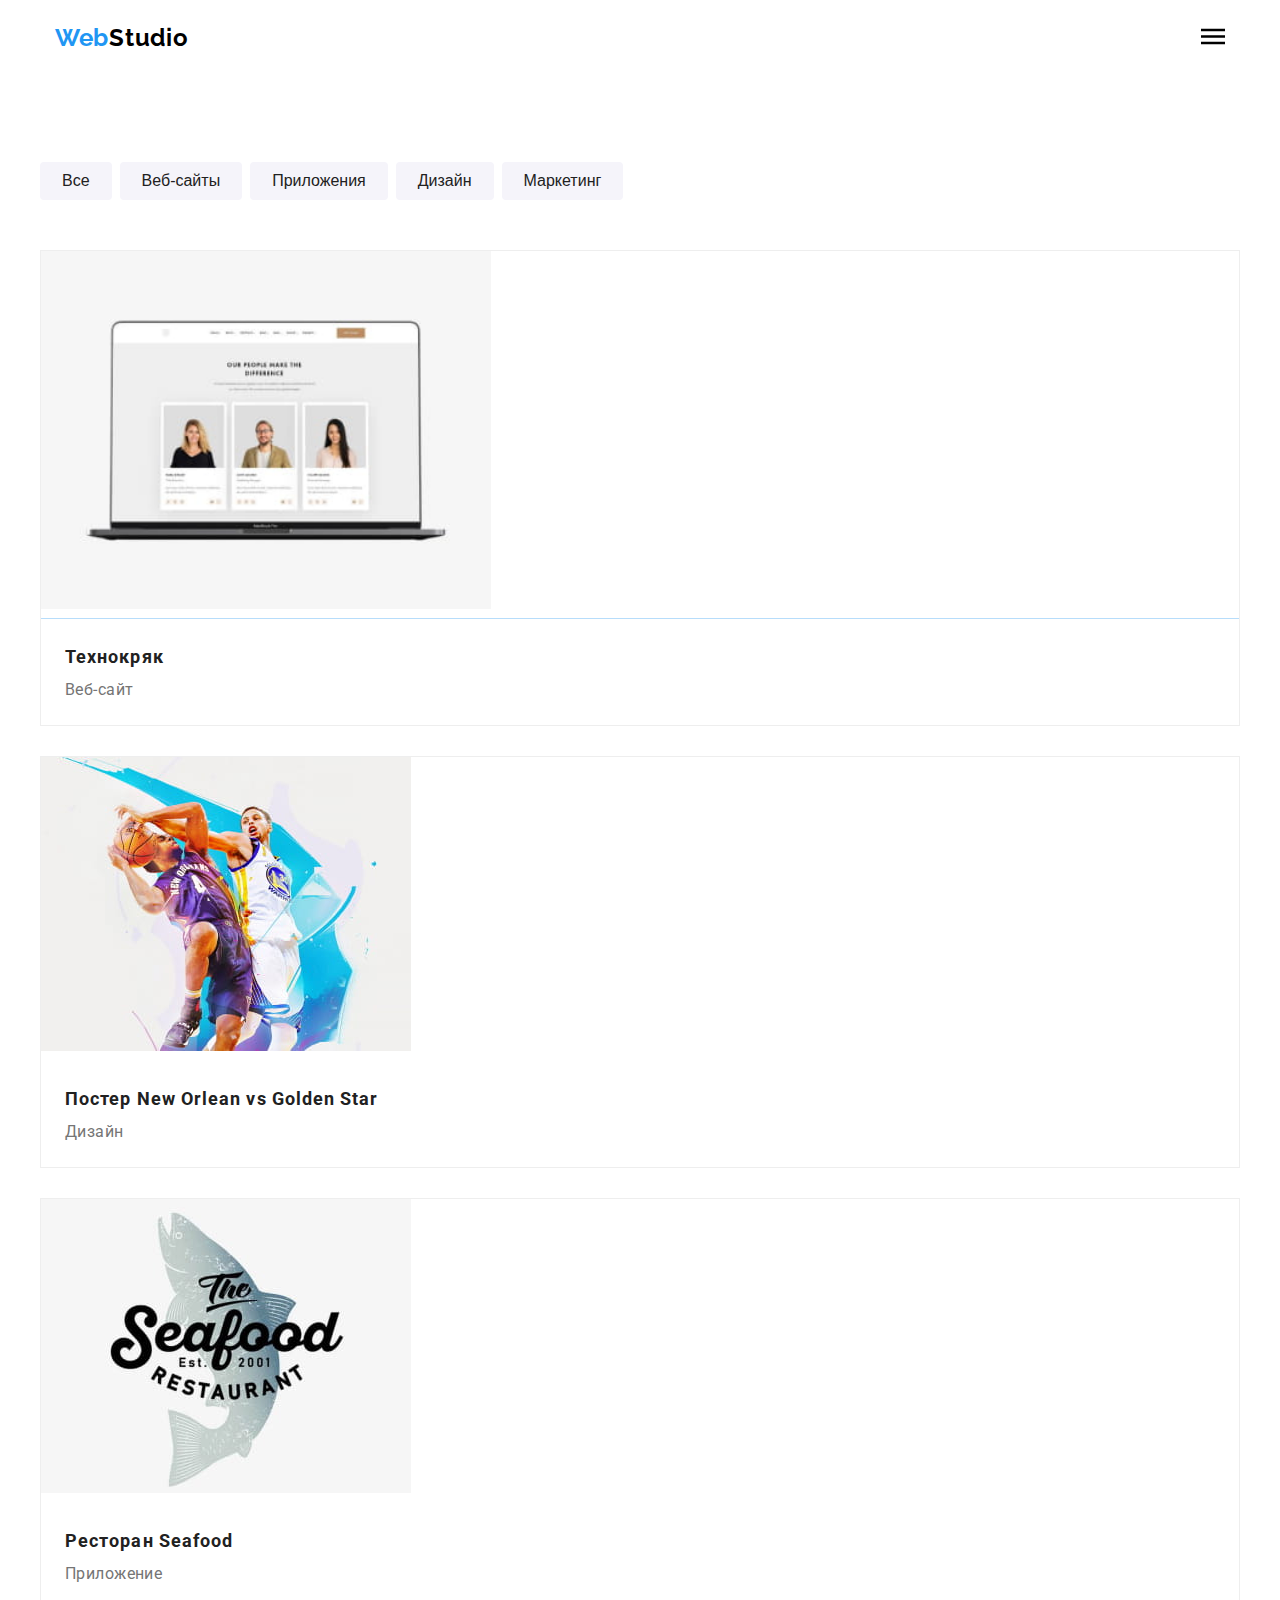
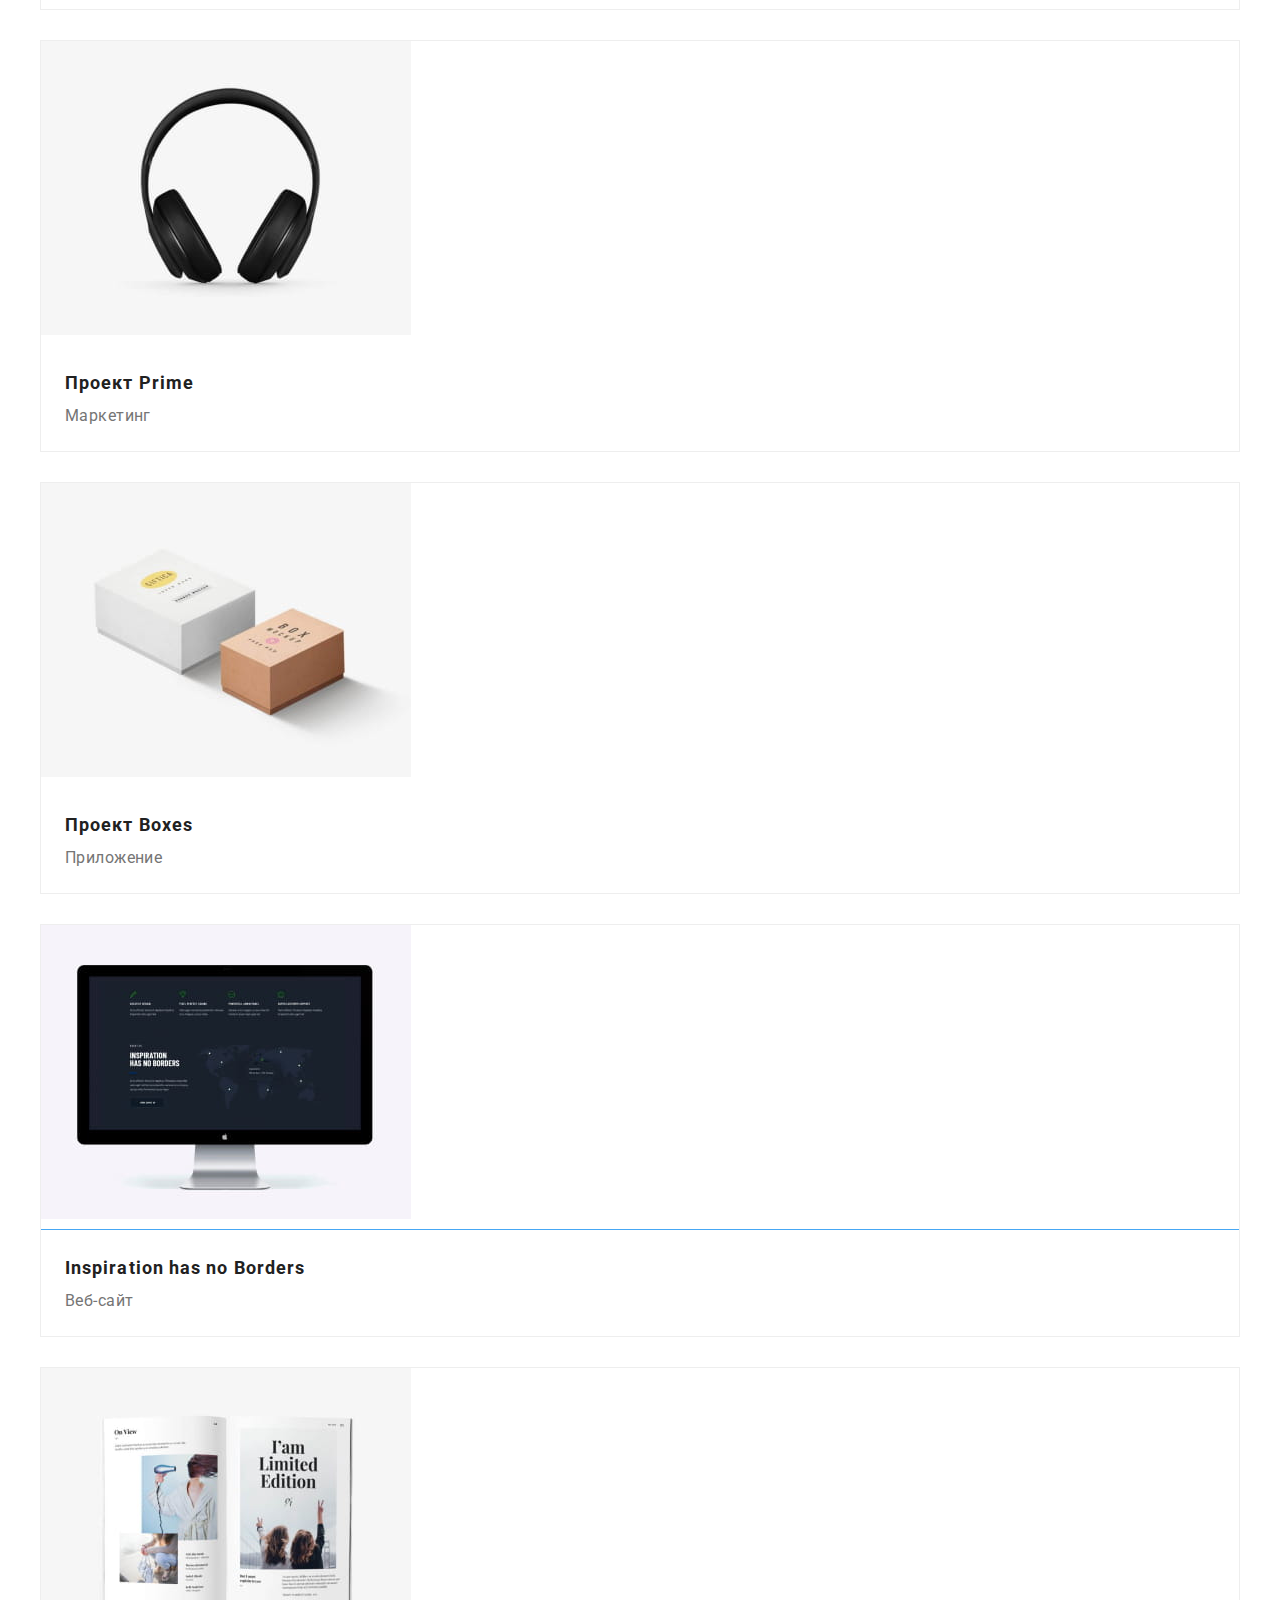
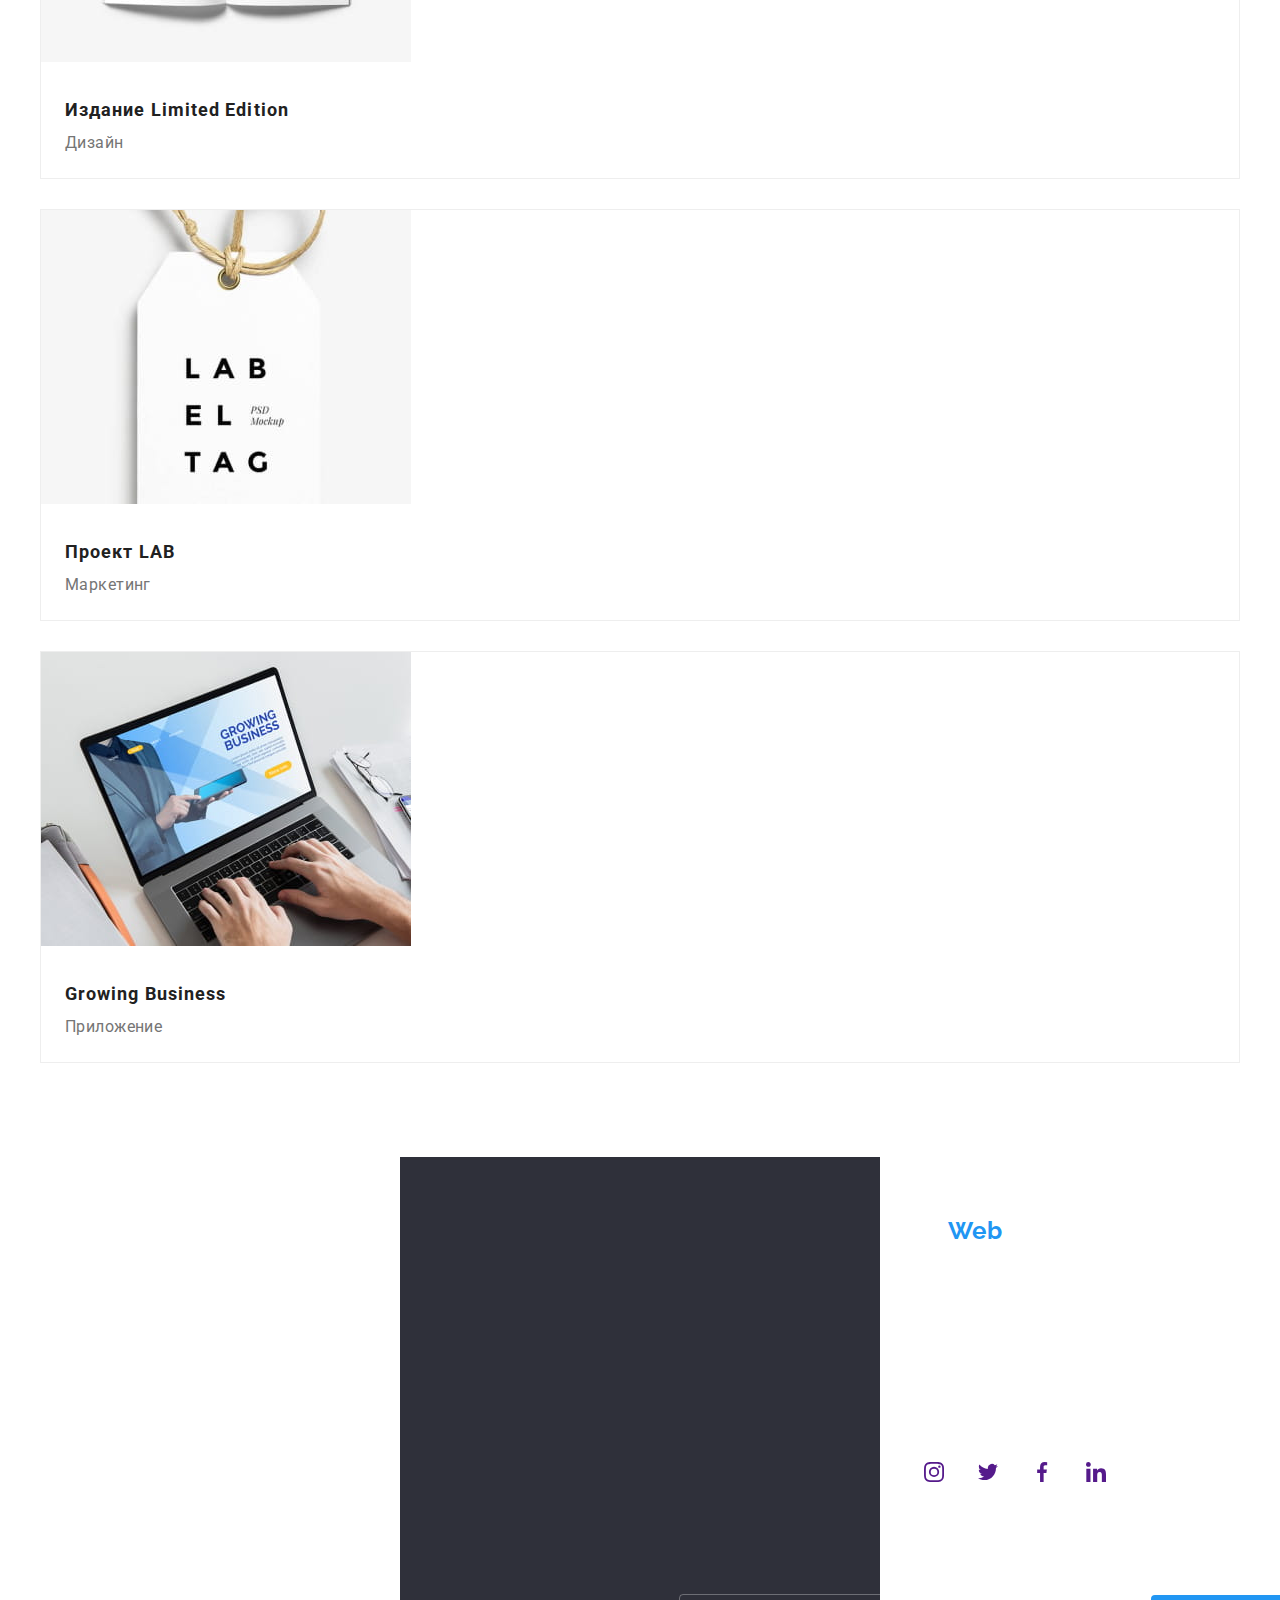
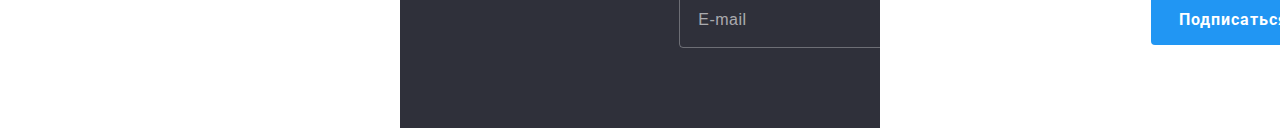
==== portfolio.html @ 7e992848 "gallery" ====
<!DOCTYPE html>
<html lang="ru">
<head>
	<meta charset="UTF-8">
	<meta http-equiv="X-UA-Compatible" content="IE=edge">
	<meta name="viewport" content="width=device-width, initial-scale=1.0">
	<title>Студия</title>
	<link rel="stylesheet" href="https://cdnjs.cloudflare.com/ajax/libs/modern-normalize/1.0.0/modern-normalize.min.css"
		integrity="sha512-ISS7cAi1PEhQ8jnbJpJZMd29NlhNj4AWYyLOSp2CE/CsHxTCu+r+t0D2yoJudVrd0/8fTVPUVDzY5Tvli75u/g=="
		crossorigin="anonymous" />
	<link rel="preconnect" href="https://fonts.gstatic.com">
	<link
		href="https://fonts.googleapis.com/css2?family=Raleway:wght@700&family=Roboto:wght@400;500;700;900&display=swap"
		rel="stylesheet">
	<link rel="stylesheet" href="./css/main.min.css">
</head>

<body>
	<!-- Шапка -->
	<header class="header header--border">
		<div class="header__container container">
			<div class="header__top">
				<a class="header__logo logo link" href="./index.html"><span class="logo--first-color">Web</span><span
						class="header__logo--second-color">Studio</span></a>
				<button class="header__button" aria-expanded="false" aria-controls="pagination" data-menu-button
					type="button">
					<svg class="header__icon-menu" width="24px" height="16px">
						<use class="header__burger-icon" href="./images/icons.svg#icon-burger"></use>
						<use class="header__close-icon" href="./images/icons.svg#icon-close"></use>
					</svg>
				</button>
			</div>
			<nav class="header__pagination pagination" id="pagination" data-menu>
				<ul class="pagination__list list">
					<li class="pagination__item">
						<a class="pagination__link link" href="./index.html">Студия</a>
					</li>
					<li class="pagination__item">
						<a class="pagination__link link pagination__link--current" href="./portfolio.html">Портфолио</a>
					</li>
					<li class="pagination__item">
						<a class="pagination__link link" href="">Контакты</a>
					</li>
				</ul>
				<div class="header__contacts">
					<a class="header__link header__link--mail link" href="mailto:info@devstudio.com">
						<svg class="header__icon header__mail-icon" width="16px" height="12px">
							<use href="./images/icons.svg#icon-envelope">
							</use>
						</svg>info@devstudio.com</a>
					<a class="header__link header__link--phone link" href="tel:+380961111111">
						<svg class="header__icon header__phone-icon" width="10px" height="16px">
							<use href="./images/icons.svg#icon-smartphone">
							</use>
						</svg>+38 096 111 11 11</a>
				</div>
				<div class="header__socals-box">
					<a class="header__socals-link link" href="" target="_blank" rel="noopener noreferrer">Twitter</a>
					<a class="header__socals-link link" href="" target="_blank" rel="noopener noreferrer">Instagram</a>
					<a class="header__socals-link link" href="" target="_blank" rel="noopener noreferrer">Facebook</a>
					<a class="header__socals-link link" href="" target="_blank" rel="noopener noreferrer">LinkedIn</a>
				</div>
			</nav>
		</div>
	</header>
    <!-- Уникальный контент -->
    <main>
    <section class="gallery">
        <div class="container">
       <h1 class="visually-hidden">Портфолио</h1>
       <!-- Кнопки фильтра -->
       <ul class="buttons__list list">
           <li class="buttons__item"><button class="gallery__button" type="button">Все</button></li>
           <li class="buttons__item"><button class="gallery__button" type="button">Веб-сайты</button></li>
           <li class="buttons__item"><button class="gallery__button" type="button">Приложения</button></li>
           <li class="buttons__item"><button class="gallery__button" type="button">Дизайн</button></li>
           <li class="buttons__item"><button class="gallery__button" type="button">Маркетинг</button></li>
       </ul>
       <!-- Галерея работ -->
       <ul class="gallery__list list">
           <li class="gallery__item">
               <div class="gallery__box">
                   <img src="./images/portfolio/img1.jpg" alt="изображение странички сайта на мониторе ноутбука" width="450px">
                   <div class="gallery__overlay">
                       <p class="gallery__description">Технокряк это современная площадка распространения коронавируса. Компании используют эту платформу для цифрового
                    шпионажа и атак на защищённые серверa конкурентов.</p>
                   </div>
               </div>
               <div class="gallery__name">
               <h2 class="gallery__title title">Технокряк</h2>
               <p class="text">Веб-сайт</p>
            </div>
           </li>
           <li class="gallery__item">
                <div class="gallery__box">
               <img src="./images/portfolio/img2.jpg" alt="постер с двумя баскетболистами в прыжке" width="370" height="294">
               <div class="gallery__overlay">
                       <p class="gallery__description">Технокряк это современная площадка распространения коронавируса. Компании используют эту платформу для цифрового
                    шпионажа и атак на защищённые серверa конкурентов.</p>
                    </div>
                    </div>
               <div class="gallery__name">
               <h2 class="gallery__title title">Постер New Orlean vs Golden Star</h2>
               <p class="text">Дизайн</p>
               </div>
           </li>
           <li class="gallery__item">
                <div class="gallery__box">
               <img src="./images/portfolio/img3.jpg" alt="логотип ресторана" width="370" height="294">
               <div class="gallery__overlay">
                       <p class="gallery__description">Технокряк это современная площадка распространения коронавируса. Компании используют эту платформу для цифрового
                    шпионажа и атак на защищённые серверa конкурентов.</p>
                    </div>
                    </div>
               <div class="gallery__name">
               <h2 class="gallery__title title">Ресторан Seafood</h2>
               <p class="text">Приложение</p>
               </div>
           </li>
           <li class="gallery__item">
                <div class="gallery__box">
               <img src="./images/portfolio/img4.jpg" alt="студийные наушники" width="370" height="294">
               <div class="gallery__overlay">
                       <p class="gallery__description">Технокряк это современная площадка распространения коронавируса. Компании используют эту платформу для цифрового
                    шпионажа и атак на защищённые серверa конкурентов.</p>
                    </div>
                    </div>
               <div class="gallery__name">
               <h2 class="gallery__title title">Проект Prime</h2>
               <p class="text">Маркетинг</p>
               </div>
           </li>
           <li class="gallery__item">
                <div class="gallery__box">
               <img src="./images/portfolio/img5.jpg" alt="две коробки - белая и светло-коричневая" width="370" height="294">
               <div class="gallery__overlay">
                       <p class="gallery__description">Технокряк это современная площадка распространения коронавируса. Компании используют эту платформу для цифрового
                    шпионажа и атак на защищённые серверa конкурентов.</p>
                    </div>
                    </div>
               <div class="gallery__name">
               <h2 class="gallery__title title">Проект Boxes</h2>
               <p class="text">Приложение</p>
               </div>
           </li>
           <li class="gallery__item">
                <div class="gallery__box">
               <img src="./images/portfolio/img6.jpg" alt="страничка сайта на экране монитора" width="370" height="294">
               <div class="gallery__overlay">
                       <p class="gallery__description">Технокряк это современная площадка распространения коронавируса. Компании используют эту платформу для цифрового
                    шпионажа и атак на защищённые серверa конкурентов.</p>
                    </div>
                    </div>
               <div class="gallery__name">
               <h2 class="gallery__title title" lang="en">Inspiration has no Borders</h2>
               <p class="text">Веб-сайт</p>
               </div>
           </li>
           <li class="gallery__item">
                <div class="gallery__box">
               <img src="./images/portfolio/img7.jpg" alt="разворот книги" width="370" height="294">
               <div class="gallery__overlay">
                       <p class="gallery__description">Технокряк это современная площадка распространения коронавируса. Компании используют эту платформу для цифрового
                    шпионажа и атак на защищённые серверa конкурентов.</p>
                    </div>
                    </div>
               <div class="gallery__name">
               <h2 class="gallery__title title">Издание Limited Edition</h2>
               <p class="text">Дизайн</p>
               </div>
           </li>
           <li class="gallery__item">
                <div class="gallery__box">
               <img src="./images/portfolio/img8.jpg" alt="бирка на веревке" width="370" height="294">
               <div class="gallery__overlay">
                       <p class="gallery__description">Технокряк это современная площадка распространения коронавируса. Компании используют эту платформу для цифрового
                    шпионажа и атак на защищённые серверa конкурентов.</p>
                    </div>
                    </div>
               <div class="gallery__name">
               <h2 class="gallery__title title">Проект LAB</h2>
               <p class="text">Маркетинг</p>
           </div>
           </li>
           <li class="gallery__item">
                <div class="gallery__box">
               <img src="./images/portfolio/img9.jpg" alt="человек работает за ноутбуком" width="370" height="294">
               <div class="gallery__overlay">
                       <p class="gallery__description">Технокряк это современная площадка распространения коронавируса. Компании используют эту платформу для цифрового
                    шпионажа и атак на защищённые серверa конкурентов.</p>
                    </div>
                    </div>
               <div class="gallery__name">
               <h2 class="gallery__title title" lang="en">Growing Business</h2>
               <p class="text">Приложение</p>
               </div>
           </li>
       </ul>
    </div>
    </section>
    </main>
    <!-- Футер -->
	<footer class="footer">
		<div class="footer__container container">
			<div class="left">
				<a class="footer__logo logo link" href="./index.html"><span class="logo--first-color">Web</span><span
						class="footer__logo--second-color">Studio</span></a>
				<address>
					<ul class="adress list">
						<li class="adress__map-item"><a class="adress__map-link link"
								href="https://goo.gl/maps/PGJLxn3vR8UXmiXZ6">г. Киев, пр-т Леси Украинки, 26</a></li>
						<li class="adress__mail-item"><a class="adress__mail-link link"
								href="mailto:info@example.com">info@example.com</a></li>
						<li class="adress__phone-item"><a class="adress__phone-link link" href="tel:+380991111111">+38
								099 111 11 11</a></li>
					</ul>
				</address>
			</div>
			<div class="middle">
				<p class="footer__appeal text">присоединяйтесь</p>
				<ul class="socials__list list">
					<li class="footer__social-item">
						<a class="footer__social-link link" href="" target="blanc" rel="noopener noreferrer">
							<svg class="footer__social-icon" width="20px" height="20px">
								<use href="./images/icons.svg#icon-insta"></use>
							</svg>
						</a>
					</li>
					<li class="footer__social-item">
						<a class="footer__social-link link" href="" target="blanc" rel="noopener noreferrer">
							<svg class="footer__social-icon" width="20px" height="20px">
								<use href="./images/icons.svg#icon-twit"></use>
							</svg>
						</a>
					</li>
					<li class="footer__social-item">
						<a class="footer__social-link link" href="" target="blanc" rel="noopener noreferrer">
							<svg class="footer__social-icon" width="20px" height="20px">
								<use href="./images/icons.svg#icon-fbook"></use>
							</svg>
						</a>
					</li>
					<li class="footer__social-item">
						<a class="footer__social-link link" href="" target="blanc" rel="noopener noreferrer">
							<svg class="footer__social-icon" width="20px" height="20px">
								<use href="./images/icons.svg#icon-lin"></use>
							</svg>
						</a>
					</li>
				</ul>
			</div>
			<div class="right">
				<form>
					<p class="footer__appeal text">подпишитесь на рассылку</p>
					<label class="footer__label">
						<input class="footer__input" type="email" name="email" placeholder="E-mail">
					</label>
					<button class="footer__submit-button button" type="submit">Подписаться
						<svg class="footer__send-icon" width="24px" height="24px">
							<use href="./images/icons.svg#icon-send"></use>
						</svg>
					</button>
				</form>
			</div>
		</div>
	</footer>
		<script src="./js/mobile-menu.js"></script>

</body>

</html>
---- css/main.min.css ----
.visually-hidden{position:absolute !important;clip:rect(1px 1px 1px 1px);clip:rect(1px, 1px, 1px, 1px);padding:0 !important;border:0 !important;height:1px !important;width:1px !important;overflow:hidden}:root{--primary-text-color: #757575;--secondary-color: #212121;--accent-color: #2196f3;--primary-bgc: #ffffff;--secondary-bgc: #f5f4fa;--icons-color: #afb1b8;--time-transition: cubic-bezier(0.4, 0, 0.2, 1)}body{color:var(--primary-text-color);font-family:'Roboto', sans-serif;font-style:normal;font-size:14px;line-height:1.71;letter-spacing:0.03em;background-color:var(--primary-bgc)}.title{margin-bottom:0;margin-top:0}.list{margin-bottom:0;margin-top:0;padding-left:0;list-style:none}.link{text-decoration:none;display:inline-block;transition:color 250ms var(--time-transition)}.link:hover,.link:focus{color:var(--accent-color)}.text{margin-bottom:0;margin-top:0}img{display:inline-block;max-width:100%;height:auto}.projects__title,.team__title,.clients__title{margin-bottom:30px;color:var(--secondary-color);font-weight:700;font-size:36px;line-height:1.17;text-align:center;letter-spacing:0.03em}.container{width:100%;height:100%;padding-left:15px;padding-right:15px;margin-left:auto;margin-right:auto}@media screen and (min-width: 480px){.container{width:480px}}@media screen and (min-width: 768px){.container{width:768px}}@media screen and (min-width: 1200px){.container{width:1200px}}.button{width:200px;height:50px;padding-top:10px;padding-bottom:10px;padding-left:0;padding-right:0;border:none;color:var(--primary-bgc);font-family:inherit;font-weight:700;font-size:16px;line-height:1.88;letter-spacing:0.06em;cursor:pointer;background-color:var(--accent-color);border-radius:4px}.gallery__button{padding:6px 22px;color:var(--secondary-color);font-weight:500;font-size:16px;line-height:1.63;background-color:var(--secondary-bgc);border:none;border-radius:4px;transition:color 250ms var(--time-transition),background-color 250ms var(--time-transition),box-shadow 250ms var(--time-transition)}.gallery__button:hover,.gallery__button:focus{color:var(--primary-bgc);background-color:var(--accent-color);box-shadow:0px 3px 1px rgba(0,0,0,0.1),0px 1px 2px rgba(0,0,0,0.08),0px 2px 2px rgba(0,0,0,0.12)}.logo{font-family:'Raleway', sans-serif;font-weight:700;font-size:24px;line-height:1.17;letter-spacing:0.03em}.logo--first-color{color:var(--accent-color)}.header__logo{position:absolute;left:15px;top:50%;transform:translateY(-50%);font-size:24px;line-height:1.16}.header__logo--second-color{color:#000000}.footer__logo--second-color{color:var(--primary-bgc)}.footer__logo{display:block;margin-bottom:20px}.header{height:60px}.header__container{position:relative}.header__button{position:absolute;right:15px;top:50%;transform:translateY(-50%);z-index:10;padding:0;background-color:transparent;border:none}.header__close-icon{display:none}.header__button.is-open .header__burger-icon{display:none}.header__button.is-open .header__close-icon{display:block}.header__top{position:relative;width:100%;height:100%}.header__icon{display:none}.header__contacts{display:flex;flex-direction:column-reverse;padding-bottom:64px;background-color:var(--primary-bgc)}.header__link{padding-left:40px;color:var(--primary-text-color)}.header__link--mail{font-weight:500;font-size:24px;line-height:1.17;letter-spacing:0.02em}.header__link--phone{margin-bottom:32px;font-weight:500;font-size:34px;line-height:1.18;letter-spacing:0.02em;color:var(--accent-color)}.header__mail-icon{margin-right:10px;fill:currentColor}.header__phone-icon{margin-right:10px;fill:currentColor}.header__icon-menu:hover,.header__icon-menu:focus{fill:var(--accent-color)}.header__socals-box{padding-left:40px;padding-bottom:48px;background-color:var(--primary-bgc)}.header__socals-link{display:inline-block;color:var(--accent-color);font-weight:500;font-size:18px;line-height:1.22;letter-spacing:0.02em}.header__socals-link:not(:last-child){margin-right:20px}.header__pagination{display:none;position:fixed;top:0;bottom:0;left:0;right:0;z-index:5;overflow-y:scroll;background-color:var(--primary-bgc)}.pagination.is-open{display:block}.pagination__list{padding-top:60px;padding-left:40px;padding-right:15px;padding-bottom:302px;background-color:var(--primary-bgc);z-index:5}.pagination__item{display:block;font-style:normal;font-weight:500;font-size:40px;line-height:1.18;letter-spacing:0.02em}.pagination__item:not(:last-child){margin-bottom:32px}.pagination__link{color:var(--secondary-color)}.pagination__link--current{color:var(--accent-color)}.hero{max-height:400px;max-width:1600px;margin-left:auto;margin-right:auto;padding-top:118px;padding-bottom:118px;background-color:#c4c4c4;background-image:linear-gradient(to right, rgba(47,48,58,0.4), rgba(47,48,58,0.4)),url(../images/hero.jpg);background-repeat:no-repeat;background-position:center}@media screen and (min-width: 480px){.hero{width:480px}}.hero__title{margin-top:0;margin-bottom:30px;color:var(--primary-bgc);font-weight:900;font-size:26px;line-height:1.62;text-align:center;letter-spacing:0.06em;text-transform:uppercase}.hero__button{margin-left:125px}.backdrop{position:fixed;top:0;left:0;width:100%;height:100%;z-index:30;overflow-y:scroll;padding-top:93px;padding-left:15px;padding-right:15px;padding-bottom:94px;background-color:rgba(0,0,0,0.2);opacity:1;transition:opacity 250ms var(--time-transition)}.is-hidden{opacity:0;pointer-events:none}.is-hidden .modal{transform:translate(-50%, -50%) scale(0)}.modal{position:relative;z-index:15;background-color:var(--primary-bgc);box-shadow:0px 1px 3px rgba(0,0,0,0.12),0px 1px 1px rgba(0,0,0,0.14),0px 2px 1px rgba(0,0,0,0.2);border-radius:4px}.modal__close-btn{position:absolute;top:8px;right:8px;z-index:800;width:30px;height:30px;right:8px;top:8px;cursor:pointer;background-color:transparent;box-sizing:border-box;border:1px solid rgba(0,0,0,0.1);border-radius:50%;transition:outline 250ms var(--time-transition),color 250ms var(--time-transition)}.modal__close-btn:focus,.modal__close-btn:hover{color:var(--accent-color);outline:transparent}.modal__close-icon{fill:currentColor;position:absolute;top:50%;left:50%;transform:translate(-50%, -50%)}.modal__text{margin:0;padding-top:40px;padding-left:40px;padding-right:40px;margin-bottom:12px;color:var(--secondary-color);font-weight:700;font-size:20px;line-height:1.5;text-align:center;letter-spacing:0.03em}.modal__form{padding-left:40px;padding-right:40px}.modal__box{display:flex;flex-direction:column;margin-bottom:10px;color:var(--primary-text-color);font-weight:400;font-size:12px;line-height:1.16;letter-spacing:0.01em}.modal__box:hover,.modal__box:focus{color:var(--accent-color);transition:color 250ms var(--time-transition)}.modal__label{position:relative;margin-top:4px}.modal__input{width:100%;padding-left:30px;height:40px;margin:0;background-color:transparent;border:1px solid rgba(33,33,33,0.2);border-radius:4px;transition:outline 250ms var(--time-transition),border 250ms var(--time-transition)}.modal__input:focus{outline:transparent;border:1px solid var(--accent-color)}.modal__input:focus+.modal__icon{fill:var(--accent-color)}.modal__input::placeholder{font-weight:400;font-size:12px;line-height:1.16;letter-spacing:0.01em;color:rgba(117,117,117,0.5)}.modal__icon{position:absolute;top:50%;left:15px;transform:translateY(-50%);fill:#000;transition:fill 250ms var(--time-transition)}textarea.modal__input{resize:none;height:120px;padding-top:12px;padding-bottom:12px;padding-left:16px;padding-right:16px}.modal__checkbox{display:flex;align-items:center;justify-content:center}.modal__checkbox-input{-webkit-appearance:none;-moz-appearance:none;appearance:none}.modal__checkbox-input:focus+.modal__checkbox-icon{outline:3px solid var(--accent-color)}.modal__checkbox-input:checked+.modal__checkbox-icon{background-color:var(--accent-color);fill:var(--primary-bgc);border:transparent}.modal__checkbox-icon{margin-right:4px;fill:transparent;background-color:transparent;border-radius:2px;border:2px solid #000;transition:background-color 250ms var(--time-transition),fill 250ms var(--time-transition),border 250ms var(--time-transition)}.modal__link{font-size:12px;line-height:1.17;color:var(--accent-color)}.modal__checkbox-text{font-size:12px;line-height:1.17}.modal__submit-button{margin-top:30px;margin-left:85px;margin-right:85px;margin-bottom:40px}.features{padding-top:94px;margin-bottom:60px}.features__icon-box{padding-top:25px;padding-bottom:25px;padding-left:190px;padding-right:190px;background-color:#f5f4fa;border-radius:4px}.features__title{margin-bottom:10px;color:var(--secondary-color);font-weight:700;font-size:14px;line-height:1.14;letter-spacing:0.03em;text-transform:uppercase;text-align:center}.projects{display:none;padding-top:94px;padding-bottom:94px}.projects__item{position:relative;width:calc((100% - 2 * 30px) / 3)}.projects__item:not(:last-child){margin-right:30px}.projects__text{position:absolute;top:100%;transform:translateY(-100%);width:370px;height:70px;display:flex;align-items:center;justify-content:center;color:var(--primary-bgc);font-size:14px;font-weight:700;line-height:1.14;letter-spacing:0.03em;text-transform:uppercase;background-color:rgba(47,48,58,0.8)}.team{padding-bottom:60px;padding-top:60px;font-weight:400;font-size:16px;line-height:1.19;text-align:center;background-color:var(--secondary-bgc)}.team__item{padding-bottom:24px;background-color:var(--primary-bgc);box-shadow:0px 1px 3px rgba(0,0,0,0.12),0px 1px 1px rgba(0,0,0,0.14),0px 2px 1px rgba(0,0,0,0.2);border-radius:0px 0px 4px 4px}.team__item:not(:last-child){margin-bottom:30px}.team__box{padding-top:30px;padding-bottom:16px;padding-left:auto;padding-right:auto}.team__item-title{color:var(--secondary-color);font-weight:500;font-size:16px;line-height:1.19;letter-spacing:0.03em;margin-bottom:10px}.socials__list{display:flex;justify-content:center}.socials__link{color:var(--icons-color);background-color:var(--primary-bgc);border-radius:50%;transition:background-color 250ms var(--time-transition),color 250ms var(--time-transition)}.socials__item{display:flex;align-items:center;width:44px;height:44px}.socials__item:not(:last-child){margin-right:10px}.socials__icon{fill:var(--icons-color)}.footer__social-item{align-content:center;justify-content:center;width:44px;height:44px;color:var(--primary-bgc);background-color:rgba(255,255,255,0.1);border-radius:50%}.footer__social-item:not(:last-child){margin-right:10px}.footer__social-icon{fill:currentColor}.clients{padding-top:60px;padding-bottom:60px}.clients__list{display:flex;flex-wrap:wrap;margin-top:-30px;margin-left:-30px}.clients__item{display:flex;justify-content:center;align-items:center;width:calc((100% - 30px * 2) / 2);height:92px;margin-top:30px;margin-left:30px;border:1px solid var(--icons-color);border-radius:4px;transition:border 250ms var(--time-transition),color 250ms var(--time-transition)}.clients__item:hover,.clients__item:focus{border:1px solid var(--accent-color)}.clients__link{color:var(--icons-color)}.clients__icon{fill:currentColor}.adress{font-style:normal;font-weight:400;font-size:14px;line-height:1.71}.adress__map-item{margin-bottom:15px}.adress__mail-item{margin-bottom:6px}.adress__map-link{color:var(--primary-bgc)}.adress__mail-link,.adress__phone-link{color:rgba(255,255,255,0.6)}.footer__input{height:50px;width:450px;margin:0;background-color:transparent;border:1px solid rgba(255,255,255,0.3);border-radius:4px;margin-bottom:20px}.footer__input::placeholder{padding-left:16px;font-size:16px;line-height:1.25;letter-spacing:0.03em;color:rgba(255,255,255,0.6)}.footer__submit-button{margin-left:12px;display:inline-flex;justify-content:center;align-items:center}.footer__send-icon{margin-left:10px;fill:var(--primary-bgc)}.footer{padding-top:60px;padding-bottom:60px;margin-left:auto;margin-right:auto;background-color:#2f303a}@media screen and (min-width: 480px){.footer{width:480px}}.footer__container{align-items:baseline}.left{text-align:center;padding-bottom:60px}.middle{text-align:center;padding-bottom:60px}.footer__appeal{margin-bottom:20px;color:var(--primary-bgc);font-weight:700;font-size:14px;line-height:1.14;letter-spacing:0.03em;text-transform:uppercase}.right{text-align:center}.gallery{padding-top:94px;font-size:16px;line-height:1.88}.buttons__list{display:flex;flex-wrap:wrap;justify-content:flex-start;margin-bottom:40px}.buttons__item:not(:last-child){margin-right:8px}.buttons__item:nth-child(-n+3){margin-bottom:10px}.gallery__list{display:flex;flex-wrap:wrap;padding-bottom:94px;margin-top:-30px;margin-left:-30px}.gallery__item{width:100%;margin-top:30px;margin-left:30px;border:1px solid #eeeeee;transition:box-shadow 250ms var(--time-transition)}.gallery__item:hover,.gallery__item:focus{box-shadow:0px 1px 1px rgba(0,0,0,0.12),0px 4px 4px rgba(0,0,0,0.06),1px 4px 6px rgba(0,0,0,0.16)}.gallery__item:hover .gallery__overlay,.gallery__item:focus .gallery__overlay{transform:translateY(0)}.gallery__name{padding-top:20px;padding-bottom:20px;padding-left:24px;padding-right:24px}.gallery__title{color:var(--secondary-color);font-weight:700;font-size:18px;line-height:2;letter-spacing:0.06em}.gallery__box{position:relative;overflow:hidden}.gallery__overlay{position:absolute;bottom:0;width:100%;height:100%;color:var(--primary-bgc);font-size:18px;line-height:1.56;background-color:rgba(33,150,243,0.9);transform:translateY(100%);transition:transform 250ms var(--time-transition)}.gallery__description{margin:0;padding-left:24px;padding-right:24px;padding-top:63px;padding-bottom:63px}
/*# sourceMappingURL=main.min.css.map */
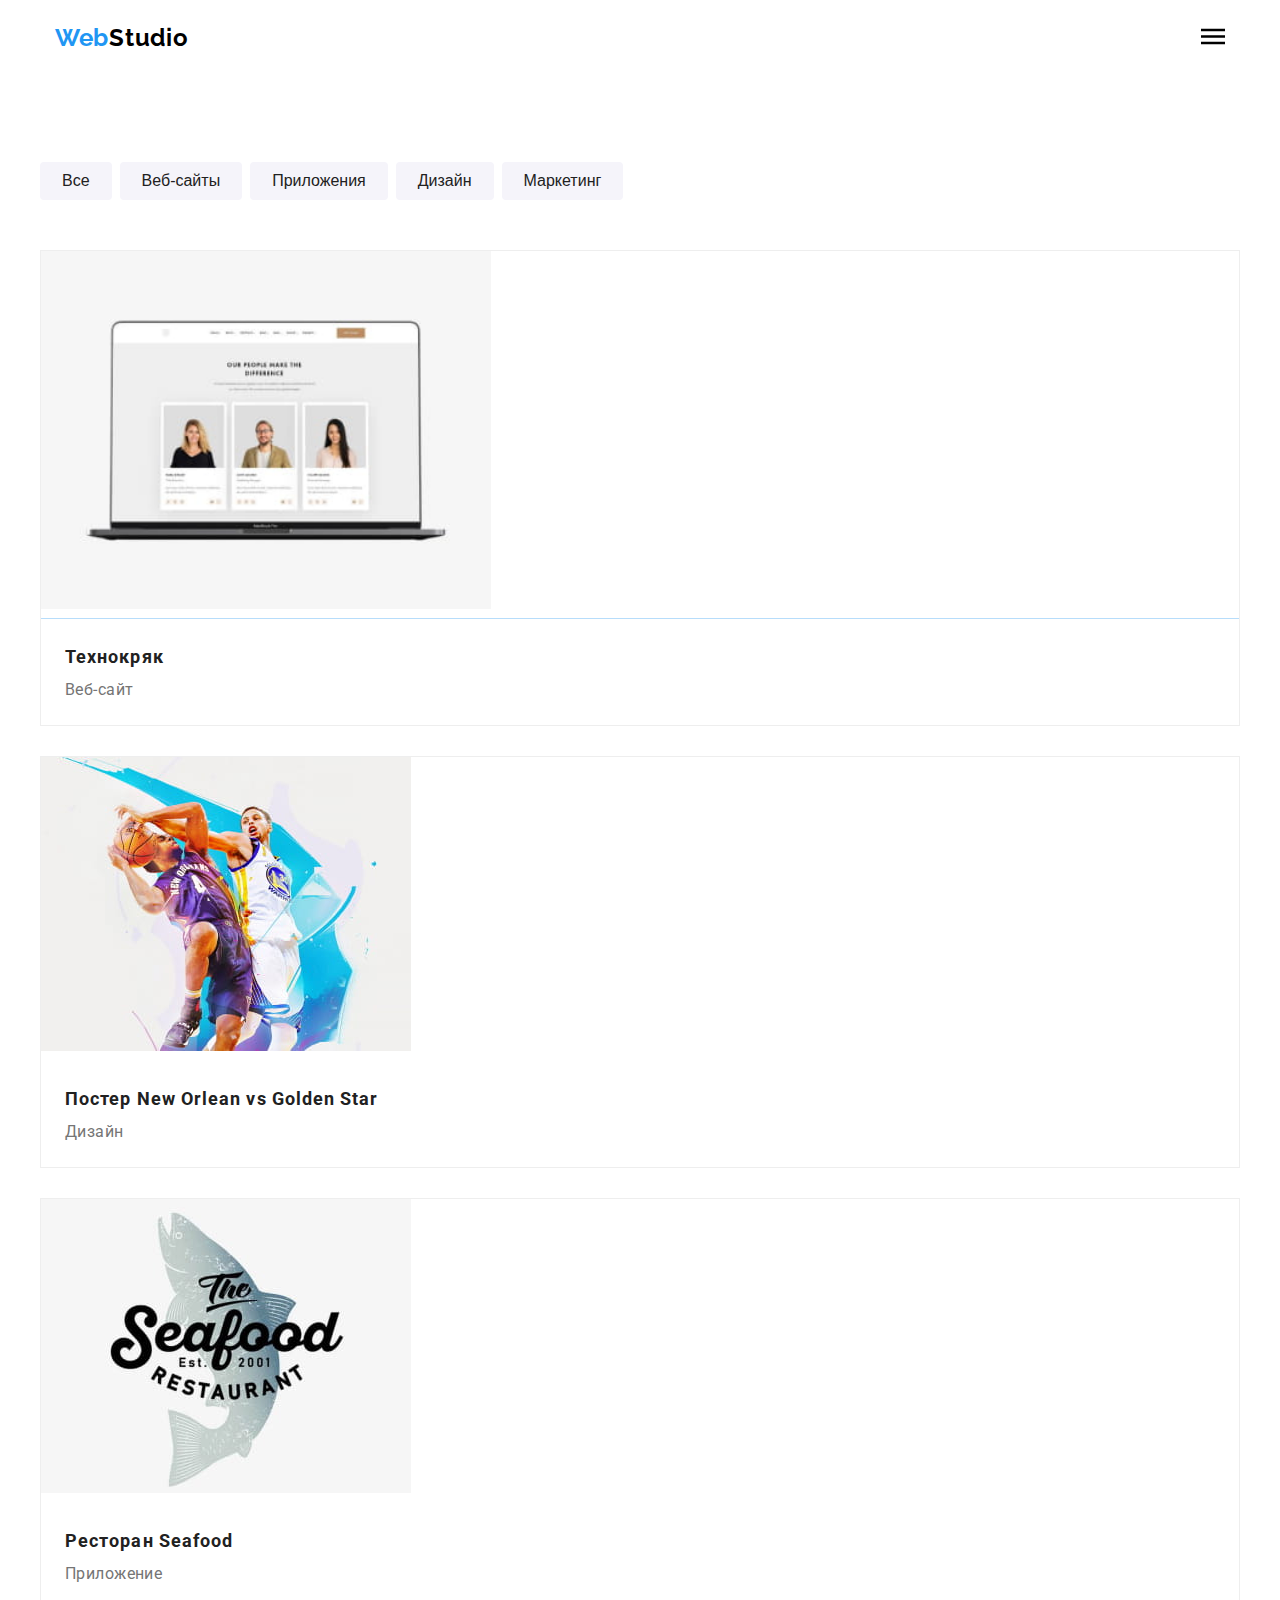
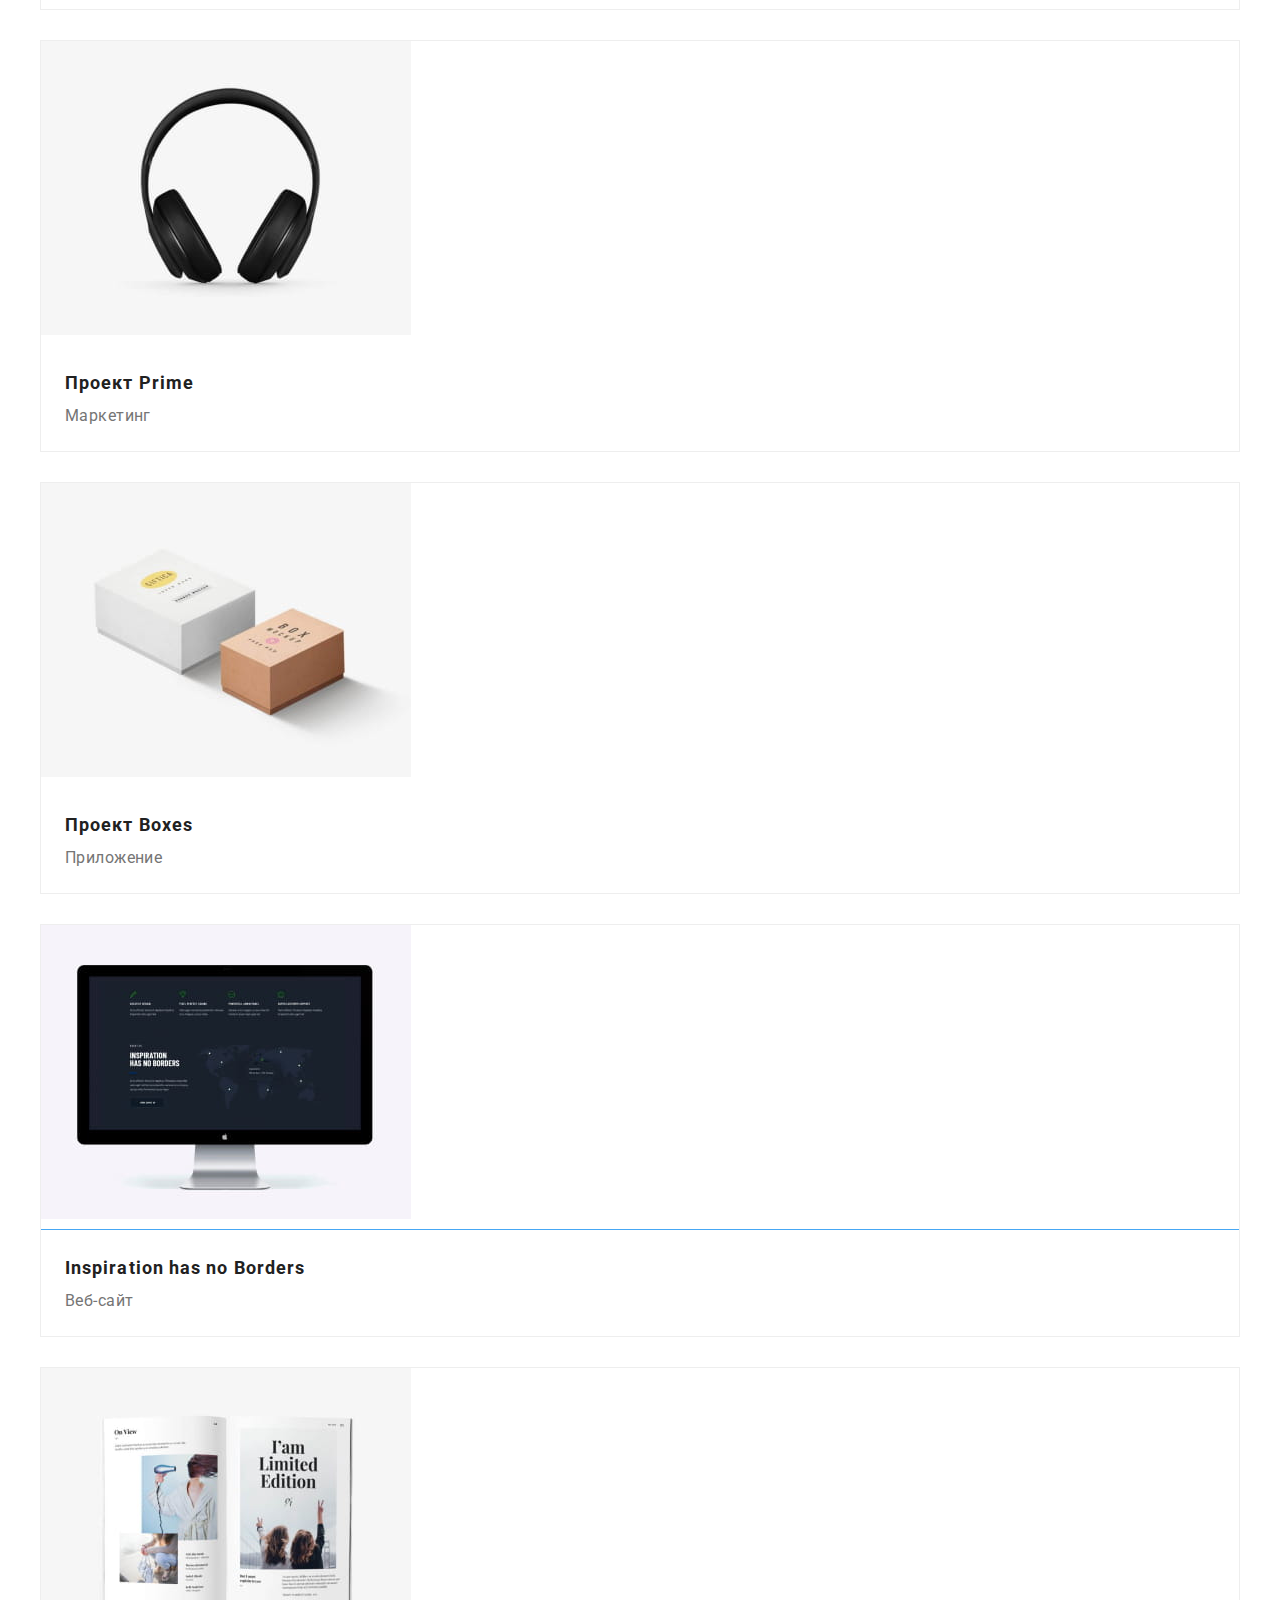
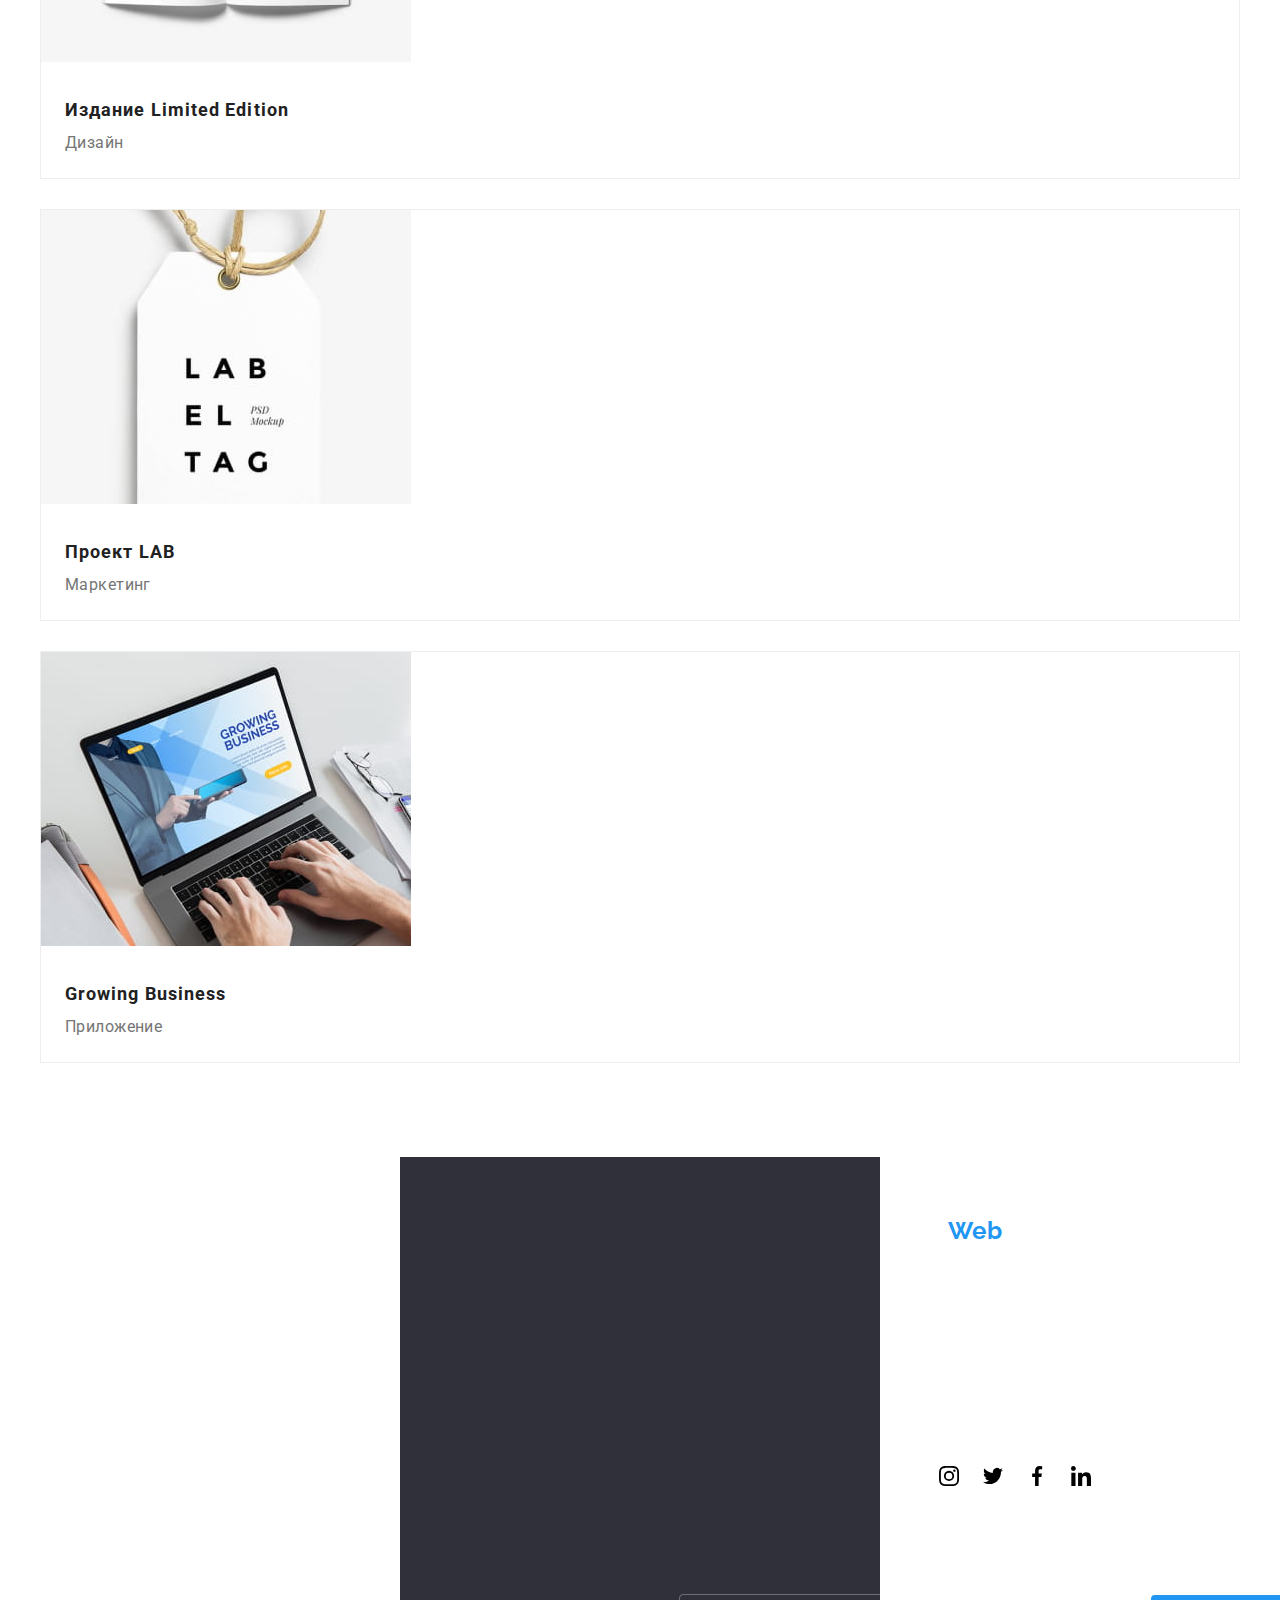
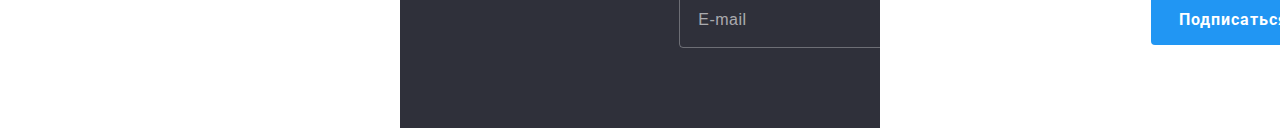
==== commit 39fc680b: "fix" ====
--- a/portfolio.html
+++ b/portfolio.html
@@ -54,11 +54,11 @@
 							</use>
 						</svg>+38 096 111 11 11</a>
 				</div>
-				<div class="header__socals-box">
-					<a class="header__socals-link link" href="" target="_blank" rel="noopener noreferrer">Twitter</a>
-					<a class="header__socals-link link" href="" target="_blank" rel="noopener noreferrer">Instagram</a>
-					<a class="header__socals-link link" href="" target="_blank" rel="noopener noreferrer">Facebook</a>
-					<a class="header__socals-link link" href="" target="_blank" rel="noopener noreferrer">LinkedIn</a>
+				<div class="header__socials-box">
+					<a class="header__socials-link link" href="" target="_blank" rel="noopener noreferrer">Twitter</a>
+					<a class="header__socials-link link" href="" target="_blank" rel="noopener noreferrer">Instagram</a>
+					<a class="header__socials-link link" href="" target="_blank" rel="noopener noreferrer">Facebook</a>
+					<a class="header__socials-link link" href="" target="_blank" rel="noopener noreferrer">LinkedIn</a>
 				</div>
 			</nav>
 		</div>
--- a/css/main.min.css
+++ b/css/main.min.css
@@ -1,2 +1,2 @@
-.visually-hidden{position:absolute !important;clip:rect(1px 1px 1px 1px);clip:rect(1px, 1px, 1px, 1px);padding:0 !important;border:0 !important;height:1px !important;width:1px !important;overflow:hidden}:root{--primary-text-color: #757575;--secondary-color: #212121;--accent-color: #2196f3;--primary-bgc: #ffffff;--secondary-bgc: #f5f4fa;--icons-color: #afb1b8;--time-transition: cubic-bezier(0.4, 0, 0.2, 1)}body{color:var(--primary-text-color);font-family:'Roboto', sans-serif;font-style:normal;font-size:14px;line-height:1.71;letter-spacing:0.03em;background-color:var(--primary-bgc)}.title{margin-bottom:0;margin-top:0}.list{margin-bottom:0;margin-top:0;padding-left:0;list-style:none}.link{text-decoration:none;display:inline-block;transition:color 250ms var(--time-transition)}.link:hover,.link:focus{color:var(--accent-color)}.text{margin-bottom:0;margin-top:0}img{display:inline-block;max-width:100%;height:auto}.projects__title,.team__title,.clients__title{margin-bottom:30px;color:var(--secondary-color);font-weight:700;font-size:36px;line-height:1.17;text-align:center;letter-spacing:0.03em}.container{width:100%;height:100%;padding-left:15px;padding-right:15px;margin-left:auto;margin-right:auto}@media screen and (min-width: 480px){.container{width:480px}}@media screen and (min-width: 768px){.container{width:768px}}@media screen and (min-width: 1200px){.container{width:1200px}}.button{width:200px;height:50px;padding-top:10px;padding-bottom:10px;padding-left:0;padding-right:0;border:none;color:var(--primary-bgc);font-family:inherit;font-weight:700;font-size:16px;line-height:1.88;letter-spacing:0.06em;cursor:pointer;background-color:var(--accent-color);border-radius:4px}.gallery__button{padding:6px 22px;color:var(--secondary-color);font-weight:500;font-size:16px;line-height:1.63;background-color:var(--secondary-bgc);border:none;border-radius:4px;transition:color 250ms var(--time-transition),background-color 250ms var(--time-transition),box-shadow 250ms var(--time-transition)}.gallery__button:hover,.gallery__button:focus{color:var(--primary-bgc);background-color:var(--accent-color);box-shadow:0px 3px 1px rgba(0,0,0,0.1),0px 1px 2px rgba(0,0,0,0.08),0px 2px 2px rgba(0,0,0,0.12)}.logo{font-family:'Raleway', sans-serif;font-weight:700;font-size:24px;line-height:1.17;letter-spacing:0.03em}.logo--first-color{color:var(--accent-color)}.header__logo{position:absolute;left:15px;top:50%;transform:translateY(-50%);font-size:24px;line-height:1.16}.header__logo--second-color{color:#000000}.footer__logo--second-color{color:var(--primary-bgc)}.footer__logo{display:block;margin-bottom:20px}.header{height:60px}.header__container{position:relative}.header__button{position:absolute;right:15px;top:50%;transform:translateY(-50%);z-index:10;padding:0;background-color:transparent;border:none}.header__close-icon{display:none}.header__button.is-open .header__burger-icon{display:none}.header__button.is-open .header__close-icon{display:block}.header__top{position:relative;width:100%;height:100%}.header__icon{display:none}.header__contacts{display:flex;flex-direction:column-reverse;padding-bottom:64px;background-color:var(--primary-bgc)}.header__link{padding-left:40px;color:var(--primary-text-color)}.header__link--mail{font-weight:500;font-size:24px;line-height:1.17;letter-spacing:0.02em}.header__link--phone{margin-bottom:32px;font-weight:500;font-size:34px;line-height:1.18;letter-spacing:0.02em;color:var(--accent-color)}.header__mail-icon{margin-right:10px;fill:currentColor}.header__phone-icon{margin-right:10px;fill:currentColor}.header__icon-menu:hover,.header__icon-menu:focus{fill:var(--accent-color)}.header__socals-box{padding-left:40px;padding-bottom:48px;background-color:var(--primary-bgc)}.header__socals-link{display:inline-block;color:var(--accent-color);font-weight:500;font-size:18px;line-height:1.22;letter-spacing:0.02em}.header__socals-link:not(:last-child){margin-right:20px}.header__pagination{display:none;position:fixed;top:0;bottom:0;left:0;right:0;z-index:5;overflow-y:scroll;background-color:var(--primary-bgc)}.pagination.is-open{display:block}.pagination__list{padding-top:60px;padding-left:40px;padding-right:15px;padding-bottom:302px;background-color:var(--primary-bgc);z-index:5}.pagination__item{display:block;font-style:normal;font-weight:500;font-size:40px;line-height:1.18;letter-spacing:0.02em}.pagination__item:not(:last-child){margin-bottom:32px}.pagination__link{color:var(--secondary-color)}.pagination__link--current{color:var(--accent-color)}.hero{max-height:400px;max-width:1600px;margin-left:auto;margin-right:auto;padding-top:118px;padding-bottom:118px;background-color:#c4c4c4;background-image:linear-gradient(to right, rgba(47,48,58,0.4), rgba(47,48,58,0.4)),url(../images/hero.jpg);background-repeat:no-repeat;background-position:center}@media screen and (min-width: 480px){.hero{width:480px}}.hero__title{margin-top:0;margin-bottom:30px;color:var(--primary-bgc);font-weight:900;font-size:26px;line-height:1.62;text-align:center;letter-spacing:0.06em;text-transform:uppercase}.hero__button{margin-left:125px}.backdrop{position:fixed;top:0;left:0;width:100%;height:100%;z-index:30;overflow-y:scroll;padding-top:93px;padding-left:15px;padding-right:15px;padding-bottom:94px;background-color:rgba(0,0,0,0.2);opacity:1;transition:opacity 250ms var(--time-transition)}.is-hidden{opacity:0;pointer-events:none}.is-hidden .modal{transform:translate(-50%, -50%) scale(0)}.modal{position:relative;z-index:15;background-color:var(--primary-bgc);box-shadow:0px 1px 3px rgba(0,0,0,0.12),0px 1px 1px rgba(0,0,0,0.14),0px 2px 1px rgba(0,0,0,0.2);border-radius:4px}.modal__close-btn{position:absolute;top:8px;right:8px;z-index:800;width:30px;height:30px;right:8px;top:8px;cursor:pointer;background-color:transparent;box-sizing:border-box;border:1px solid rgba(0,0,0,0.1);border-radius:50%;transition:outline 250ms var(--time-transition),color 250ms var(--time-transition)}.modal__close-btn:focus,.modal__close-btn:hover{color:var(--accent-color);outline:transparent}.modal__close-icon{fill:currentColor;position:absolute;top:50%;left:50%;transform:translate(-50%, -50%)}.modal__text{margin:0;padding-top:40px;padding-left:40px;padding-right:40px;margin-bottom:12px;color:var(--secondary-color);font-weight:700;font-size:20px;line-height:1.5;text-align:center;letter-spacing:0.03em}.modal__form{padding-left:40px;padding-right:40px}.modal__box{display:flex;flex-direction:column;margin-bottom:10px;color:var(--primary-text-color);font-weight:400;font-size:12px;line-height:1.16;letter-spacing:0.01em}.modal__box:hover,.modal__box:focus{color:var(--accent-color);transition:color 250ms var(--time-transition)}.modal__label{position:relative;margin-top:4px}.modal__input{width:100%;padding-left:30px;height:40px;margin:0;background-color:transparent;border:1px solid rgba(33,33,33,0.2);border-radius:4px;transition:outline 250ms var(--time-transition),border 250ms var(--time-transition)}.modal__input:focus{outline:transparent;border:1px solid var(--accent-color)}.modal__input:focus+.modal__icon{fill:var(--accent-color)}.modal__input::placeholder{font-weight:400;font-size:12px;line-height:1.16;letter-spacing:0.01em;color:rgba(117,117,117,0.5)}.modal__icon{position:absolute;top:50%;left:15px;transform:translateY(-50%);fill:#000;transition:fill 250ms var(--time-transition)}textarea.modal__input{resize:none;height:120px;padding-top:12px;padding-bottom:12px;padding-left:16px;padding-right:16px}.modal__checkbox{display:flex;align-items:center;justify-content:center}.modal__checkbox-input{-webkit-appearance:none;-moz-appearance:none;appearance:none}.modal__checkbox-input:focus+.modal__checkbox-icon{outline:3px solid var(--accent-color)}.modal__checkbox-input:checked+.modal__checkbox-icon{background-color:var(--accent-color);fill:var(--primary-bgc);border:transparent}.modal__checkbox-icon{margin-right:4px;fill:transparent;background-color:transparent;border-radius:2px;border:2px solid #000;transition:background-color 250ms var(--time-transition),fill 250ms var(--time-transition),border 250ms var(--time-transition)}.modal__link{font-size:12px;line-height:1.17;color:var(--accent-color)}.modal__checkbox-text{font-size:12px;line-height:1.17}.modal__submit-button{margin-top:30px;margin-left:85px;margin-right:85px;margin-bottom:40px}.features{padding-top:94px;margin-bottom:60px}.features__icon-box{padding-top:25px;padding-bottom:25px;padding-left:190px;padding-right:190px;background-color:#f5f4fa;border-radius:4px}.features__title{margin-bottom:10px;color:var(--secondary-color);font-weight:700;font-size:14px;line-height:1.14;letter-spacing:0.03em;text-transform:uppercase;text-align:center}.projects{display:none;padding-top:94px;padding-bottom:94px}.projects__item{position:relative;width:calc((100% - 2 * 30px) / 3)}.projects__item:not(:last-child){margin-right:30px}.projects__text{position:absolute;top:100%;transform:translateY(-100%);width:370px;height:70px;display:flex;align-items:center;justify-content:center;color:var(--primary-bgc);font-size:14px;font-weight:700;line-height:1.14;letter-spacing:0.03em;text-transform:uppercase;background-color:rgba(47,48,58,0.8)}.team{padding-bottom:60px;padding-top:60px;font-weight:400;font-size:16px;line-height:1.19;text-align:center;background-color:var(--secondary-bgc)}.team__item{padding-bottom:24px;background-color:var(--primary-bgc);box-shadow:0px 1px 3px rgba(0,0,0,0.12),0px 1px 1px rgba(0,0,0,0.14),0px 2px 1px rgba(0,0,0,0.2);border-radius:0px 0px 4px 4px}.team__item:not(:last-child){margin-bottom:30px}.team__box{padding-top:30px;padding-bottom:16px;padding-left:auto;padding-right:auto}.team__item-title{color:var(--secondary-color);font-weight:500;font-size:16px;line-height:1.19;letter-spacing:0.03em;margin-bottom:10px}.socials__list{display:flex;justify-content:center}.socials__link{color:var(--icons-color);background-color:var(--primary-bgc);border-radius:50%;transition:background-color 250ms var(--time-transition),color 250ms var(--time-transition)}.socials__item{display:flex;align-items:center;width:44px;height:44px}.socials__item:not(:last-child){margin-right:10px}.socials__icon{fill:var(--icons-color)}.footer__social-item{align-content:center;justify-content:center;width:44px;height:44px;color:var(--primary-bgc);background-color:rgba(255,255,255,0.1);border-radius:50%}.footer__social-item:not(:last-child){margin-right:10px}.footer__social-icon{fill:currentColor}.clients{padding-top:60px;padding-bottom:60px}.clients__list{display:flex;flex-wrap:wrap;margin-top:-30px;margin-left:-30px}.clients__item{display:flex;justify-content:center;align-items:center;width:calc((100% - 30px * 2) / 2);height:92px;margin-top:30px;margin-left:30px;border:1px solid var(--icons-color);border-radius:4px;transition:border 250ms var(--time-transition),color 250ms var(--time-transition)}.clients__item:hover,.clients__item:focus{border:1px solid var(--accent-color)}.clients__link{color:var(--icons-color)}.clients__icon{fill:currentColor}.adress{font-style:normal;font-weight:400;font-size:14px;line-height:1.71}.adress__map-item{margin-bottom:15px}.adress__mail-item{margin-bottom:6px}.adress__map-link{color:var(--primary-bgc)}.adress__mail-link,.adress__phone-link{color:rgba(255,255,255,0.6)}.footer__input{height:50px;width:450px;margin:0;background-color:transparent;border:1px solid rgba(255,255,255,0.3);border-radius:4px;margin-bottom:20px}.footer__input::placeholder{padding-left:16px;font-size:16px;line-height:1.25;letter-spacing:0.03em;color:rgba(255,255,255,0.6)}.footer__submit-button{margin-left:12px;display:inline-flex;justify-content:center;align-items:center}.footer__send-icon{margin-left:10px;fill:var(--primary-bgc)}.footer{padding-top:60px;padding-bottom:60px;margin-left:auto;margin-right:auto;background-color:#2f303a}@media screen and (min-width: 480px){.footer{width:480px}}.footer__container{align-items:baseline}.left{text-align:center;padding-bottom:60px}.middle{text-align:center;padding-bottom:60px}.footer__appeal{margin-bottom:20px;color:var(--primary-bgc);font-weight:700;font-size:14px;line-height:1.14;letter-spacing:0.03em;text-transform:uppercase}.right{text-align:center}.gallery{padding-top:94px;font-size:16px;line-height:1.88}.buttons__list{display:flex;flex-wrap:wrap;justify-content:flex-start;margin-bottom:40px}.buttons__item:not(:last-child){margin-right:8px}.buttons__item:nth-child(-n+3){margin-bottom:10px}.gallery__list{display:flex;flex-wrap:wrap;padding-bottom:94px;margin-top:-30px;margin-left:-30px}.gallery__item{width:100%;margin-top:30px;margin-left:30px;border:1px solid #eeeeee;transition:box-shadow 250ms var(--time-transition)}.gallery__item:hover,.gallery__item:focus{box-shadow:0px 1px 1px rgba(0,0,0,0.12),0px 4px 4px rgba(0,0,0,0.06),1px 4px 6px rgba(0,0,0,0.16)}.gallery__item:hover .gallery__overlay,.gallery__item:focus .gallery__overlay{transform:translateY(0)}.gallery__name{padding-top:20px;padding-bottom:20px;padding-left:24px;padding-right:24px}.gallery__title{color:var(--secondary-color);font-weight:700;font-size:18px;line-height:2;letter-spacing:0.06em}.gallery__box{position:relative;overflow:hidden}.gallery__overlay{position:absolute;bottom:0;width:100%;height:100%;color:var(--primary-bgc);font-size:18px;line-height:1.56;background-color:rgba(33,150,243,0.9);transform:translateY(100%);transition:transform 250ms var(--time-transition)}.gallery__description{margin:0;padding-left:24px;padding-right:24px;padding-top:63px;padding-bottom:63px}
+.visually-hidden{position:absolute !important;clip:rect(1px 1px 1px 1px);clip:rect(1px, 1px, 1px, 1px);padding:0 !important;border:0 !important;height:1px !important;width:1px !important;overflow:hidden}:root{--primary-text-color: #757575;--secondary-color: #212121;--accent-color: #2196f3;--primary-bgc: #ffffff;--secondary-bgc: #f5f4fa;--icons-color: #afb1b8;--time-transition: cubic-bezier(0.4, 0, 0.2, 1)}body{color:var(--primary-text-color);font-family:'Roboto', sans-serif;font-style:normal;font-size:14px;line-height:1.71;letter-spacing:0.03em;background-color:var(--primary-bgc)}.title{margin-bottom:0;margin-top:0}.list{margin-bottom:0;margin-top:0;padding-left:0;list-style:none}.link{text-decoration:none;display:inline-block;transition:color 250ms var(--time-transition)}.link:hover,.link:focus{color:var(--accent-color)}.text{margin-bottom:0;margin-top:0}img{display:inline-block;max-width:100%;height:auto}.projects__title,.team__title,.clients__title{margin-bottom:30px;color:var(--secondary-color);font-weight:700;font-size:36px;line-height:1.17;text-align:center;letter-spacing:0.03em}.container{width:100%;height:100%;padding-left:15px;padding-right:15px;margin-left:auto;margin-right:auto}@media screen and (min-width: 480px){.container{width:480px}}@media screen and (min-width: 768px){.container{width:768px}}@media screen and (min-width: 1200px){.container{width:1200px}}.button{width:200px;height:50px;padding-top:10px;padding-bottom:10px;padding-left:0;padding-right:0;border:none;color:var(--primary-bgc);font-family:inherit;font-weight:700;font-size:16px;line-height:1.88;letter-spacing:0.06em;cursor:pointer;background-color:var(--accent-color);border-radius:4px}.gallery__button{padding:6px 22px;color:var(--secondary-color);font-weight:500;font-size:16px;line-height:1.63;background-color:var(--secondary-bgc);border:none;border-radius:4px;transition:color 250ms var(--time-transition),background-color 250ms var(--time-transition),box-shadow 250ms var(--time-transition)}.gallery__button:hover,.gallery__button:focus{color:var(--primary-bgc);background-color:var(--accent-color);box-shadow:0px 3px 1px rgba(0,0,0,0.1),0px 1px 2px rgba(0,0,0,0.08),0px 2px 2px rgba(0,0,0,0.12)}.logo{font-family:'Raleway', sans-serif;font-weight:700;font-size:24px;line-height:1.17;letter-spacing:0.03em}.logo--first-color{color:var(--accent-color)}.header__logo{position:absolute;left:15px;top:50%;transform:translateY(-50%);font-size:24px;line-height:1.16}.header__logo--second-color{color:#000000}.footer__logo--second-color{color:var(--primary-bgc)}.footer__logo{display:block;margin-bottom:20px}.header{height:60px}.header__container{position:relative}.header__button{position:absolute;right:15px;top:50%;transform:translateY(-50%);z-index:10;padding:0;background-color:transparent;border:none}.header__close-icon{display:none}.header__button.is-open .header__burger-icon{display:none}.header__button.is-open .header__close-icon{display:block}.header__top{position:relative;width:100%;height:100%}.header__icon{display:none}.header__contacts{display:flex;flex-direction:column-reverse;padding-bottom:64px;background-color:var(--primary-bgc)}.header__link{padding-left:40px;color:var(--primary-text-color)}.header__link--mail{font-weight:500;font-size:24px;line-height:1.17;letter-spacing:0.02em}.header__link--phone{margin-bottom:32px;font-weight:500;font-size:34px;line-height:1.18;letter-spacing:0.02em;color:var(--accent-color)}.header__mail-icon{margin-right:10px;fill:currentColor}.header__phone-icon{margin-right:10px;fill:currentColor}.header__icon-menu:hover,.header__icon-menu:focus{fill:var(--accent-color)}.header__socals-box{padding-left:40px;padding-bottom:48px;background-color:var(--primary-bgc)}.header__socals-link{display:inline-block;color:var(--accent-color);font-weight:500;font-size:18px;line-height:1.22;letter-spacing:0.02em}.header__socals-link:not(:last-child){margin-right:20px}.header__pagination{display:none;position:fixed;top:0;bottom:0;left:0;right:0;z-index:5;overflow-y:scroll;background-color:var(--primary-bgc)}.pagination.is-open{display:block}.pagination__list{padding-top:60px;padding-left:40px;padding-right:15px;padding-bottom:302px;background-color:var(--primary-bgc);z-index:5}.pagination__item{display:block;font-style:normal;font-weight:500;font-size:40px;line-height:1.18;letter-spacing:0.02em}.pagination__item:not(:last-child){margin-bottom:32px}.pagination__link{color:var(--secondary-color)}.pagination__link--current{color:var(--accent-color)}.hero{max-height:400px;max-width:1600px;margin-left:auto;margin-right:auto;padding-top:118px;padding-bottom:118px;background-color:#c4c4c4;background-image:linear-gradient(to right, rgba(47,48,58,0.4), rgba(47,48,58,0.4)),url(../images/hero.jpg);background-repeat:no-repeat;background-position:center}@media screen and (min-width: 480px){.hero{width:480px}}.hero__title{margin-top:0;margin-bottom:30px;color:var(--primary-bgc);font-weight:900;font-size:26px;line-height:1.62;text-align:center;letter-spacing:0.06em;text-transform:uppercase}.hero__button{margin-left:125px}.backdrop{position:fixed;top:0;left:0;width:100%;height:100%;z-index:30;overflow-y:scroll;padding-top:93px;padding-left:15px;padding-right:15px;padding-bottom:94px;background-color:rgba(0,0,0,0.2);opacity:1;transition:opacity 250ms var(--time-transition)}.is-hidden{opacity:0;pointer-events:none}.is-hidden .modal{transform:translate(-50%, -50%) scale(0)}.modal{position:relative;z-index:15;background-color:var(--primary-bgc);box-shadow:0px 1px 3px rgba(0,0,0,0.12),0px 1px 1px rgba(0,0,0,0.14),0px 2px 1px rgba(0,0,0,0.2);border-radius:4px}.modal__close-btn{position:absolute;top:8px;right:8px;z-index:800;width:30px;height:30px;right:8px;top:8px;cursor:pointer;background-color:transparent;box-sizing:border-box;border:1px solid rgba(0,0,0,0.1);border-radius:50%;transition:outline 250ms var(--time-transition),color 250ms var(--time-transition)}.modal__close-btn:focus,.modal__close-btn:hover{color:var(--accent-color);outline:transparent}.modal__close-icon{fill:currentColor;position:absolute;top:50%;left:50%;transform:translate(-50%, -50%)}.modal__text{margin:0;padding-top:40px;padding-left:40px;padding-right:40px;margin-bottom:12px;color:var(--secondary-color);font-weight:700;font-size:20px;line-height:1.5;text-align:center;letter-spacing:0.03em}.modal__form{padding-left:40px;padding-right:40px}.modal__box{display:flex;flex-direction:column;margin-bottom:10px;color:var(--primary-text-color);font-weight:400;font-size:12px;line-height:1.16;letter-spacing:0.01em}.modal__box:hover,.modal__box:focus{color:var(--accent-color);transition:color 250ms var(--time-transition)}.modal__label{position:relative;margin-top:4px}.modal__input{width:100%;padding-left:30px;height:40px;margin:0;background-color:transparent;border:1px solid rgba(33,33,33,0.2);border-radius:4px;transition:outline 250ms var(--time-transition),border 250ms var(--time-transition)}.modal__input:focus{outline:transparent;border:1px solid var(--accent-color)}.modal__input:focus+.modal__icon{fill:var(--accent-color)}.modal__input::placeholder{font-weight:400;font-size:12px;line-height:1.16;letter-spacing:0.01em;color:rgba(117,117,117,0.5)}.modal__icon{position:absolute;top:50%;left:15px;transform:translateY(-50%);fill:#000;transition:fill 250ms var(--time-transition)}textarea.modal__input{resize:none;height:120px;padding-top:12px;padding-bottom:12px;padding-left:16px;padding-right:16px}.modal__checkbox{display:flex;align-items:center;justify-content:center}.modal__checkbox-input{-webkit-appearance:none;-moz-appearance:none;appearance:none}.modal__checkbox-input:focus+.modal__checkbox-icon{outline:3px solid var(--accent-color)}.modal__checkbox-input:checked+.modal__checkbox-icon{background-color:var(--accent-color);fill:var(--primary-bgc);border:transparent}.modal__checkbox-icon{margin-right:4px;fill:transparent;background-color:transparent;border-radius:2px;border:2px solid #000;transition:background-color 250ms var(--time-transition),fill 250ms var(--time-transition),border 250ms var(--time-transition)}.modal__link{font-size:12px;line-height:1.17;color:var(--accent-color)}.modal__checkbox-text{font-size:12px;line-height:1.17}.modal__submit-button{margin-top:30px;margin-left:85px;margin-right:85px;margin-bottom:40px}.features{padding-top:94px;margin-bottom:60px}.features__icon-box{padding-top:25px;padding-bottom:25px;padding-left:190px;padding-right:190px;background-color:#f5f4fa;border-radius:4px}.features__title{margin-bottom:10px;color:var(--secondary-color);font-weight:700;font-size:14px;line-height:1.14;letter-spacing:0.03em;text-transform:uppercase;text-align:center}.projects{display:none;padding-top:94px;padding-bottom:94px}.projects__item{position:relative;width:calc((100% - 2 * 30px) / 3)}.projects__item:not(:last-child){margin-right:30px}.projects__text{position:absolute;top:100%;transform:translateY(-100%);width:370px;height:70px;display:flex;align-items:center;justify-content:center;color:var(--primary-bgc);font-size:14px;font-weight:700;line-height:1.14;letter-spacing:0.03em;text-transform:uppercase;background-color:rgba(47,48,58,0.8)}.team{padding-bottom:60px;padding-top:60px;font-weight:400;font-size:16px;line-height:1.19;text-align:center;background-color:var(--secondary-bgc)}.team__item{padding-bottom:24px;background-color:var(--primary-bgc);box-shadow:0px 1px 3px rgba(0,0,0,0.12),0px 1px 1px rgba(0,0,0,0.14),0px 2px 1px rgba(0,0,0,0.2);border-radius:0px 0px 4px 4px}.team__item:not(:last-child){margin-bottom:30px}.team__box{padding-top:30px;padding-bottom:16px;padding-left:auto;padding-right:auto}.team__item-title{color:var(--secondary-color);font-weight:500;font-size:16px;line-height:1.19;letter-spacing:0.03em;margin-bottom:10px}.socials__list{display:flex;justify-content:center}.socials__link{color:var(--icons-color);background-color:var(--primary-bgc);border-radius:50%;transition:background-color 250ms var(--time-transition),color 250ms var(--time-transition)}.socials__item{display:flex;align-items:center;width:44px;height:44px}.socials__item:not(:last-child){margin-right:10px}.socials__icon{fill:var(--icons-color)}.footer__social-link{display:flex;justify-content:center;align-items:center;width:44px;height:44px;background-color:rgba(255,255,255,0.1);border-radius:50%}.footer__social-link:not(:last-child){margin-right:10px}.footer__socal-icon{fill:var(--primary-bgc)}.clients{padding-top:60px;padding-bottom:60px}.clients__list{display:flex;flex-wrap:wrap;margin-top:-30px;margin-left:-30px}.clients__item{display:flex;justify-content:center;align-items:center;width:calc((100% - 30px * 2) / 2);height:92px;margin-top:30px;margin-left:30px;border:1px solid var(--icons-color);border-radius:4px;transition:border 250ms var(--time-transition),color 250ms var(--time-transition)}.clients__item:hover,.clients__item:focus{border:1px solid var(--accent-color)}.clients__link{color:var(--icons-color)}.clients__icon{fill:currentColor}.adress{font-style:normal;font-weight:400;font-size:14px;line-height:1.71}.adress__map-item{margin-bottom:15px}.adress__mail-item{margin-bottom:6px}.adress__map-link{color:var(--primary-bgc)}.adress__mail-link,.adress__phone-link{color:rgba(255,255,255,0.6)}.footer__input{height:50px;width:450px;margin:0;background-color:transparent;border:1px solid rgba(255,255,255,0.3);border-radius:4px;margin-bottom:20px}.footer__input::placeholder{padding-left:16px;font-size:16px;line-height:1.25;letter-spacing:0.03em;color:rgba(255,255,255,0.6)}.footer__submit-button{margin-left:12px;display:inline-flex;justify-content:center;align-items:center}.footer__send-icon{margin-left:10px;fill:var(--primary-bgc)}.footer{padding-top:60px;padding-bottom:60px;margin-left:auto;margin-right:auto;background-color:#2f303a}@media screen and (min-width: 480px){.footer{width:480px}}.footer__container{align-items:baseline}.left{text-align:center;padding-bottom:60px}.middle{text-align:center;padding-bottom:60px}.footer__appeal{margin-bottom:20px;color:var(--primary-bgc);font-weight:700;font-size:14px;line-height:1.14;letter-spacing:0.03em;text-transform:uppercase}.right{text-align:center}.gallery{padding-top:94px;font-size:16px;line-height:1.88}.buttons__list{display:flex;flex-wrap:wrap;justify-content:flex-start;margin-bottom:40px}.buttons__item:not(:last-child){margin-right:8px}.buttons__item:nth-child(-n+3){margin-bottom:10px}.gallery__list{display:flex;flex-wrap:wrap;padding-bottom:94px;margin-top:-30px;margin-left:-30px}.gallery__item{width:100%;margin-top:30px;margin-left:30px;border:1px solid #eeeeee;transition:box-shadow 250ms var(--time-transition)}.gallery__item:hover,.gallery__item:focus{box-shadow:0px 1px 1px rgba(0,0,0,0.12),0px 4px 4px rgba(0,0,0,0.06),1px 4px 6px rgba(0,0,0,0.16)}.gallery__item:hover .gallery__overlay,.gallery__item:focus .gallery__overlay{transform:translateY(0)}.gallery__name{padding-top:20px;padding-bottom:20px;padding-left:24px;padding-right:24px}.gallery__title{color:var(--secondary-color);font-weight:700;font-size:18px;line-height:2;letter-spacing:0.06em}.gallery__box{position:relative;overflow:hidden}.gallery__overlay{position:absolute;bottom:0;width:100%;height:100%;color:var(--primary-bgc);font-size:18px;line-height:1.56;background-color:rgba(33,150,243,0.9);transform:translateY(100%);transition:transform 250ms var(--time-transition)}.gallery__description{margin:0;padding-left:24px;padding-right:24px;padding-top:63px;padding-bottom:63px}
 /*# sourceMappingURL=main.min.css.map */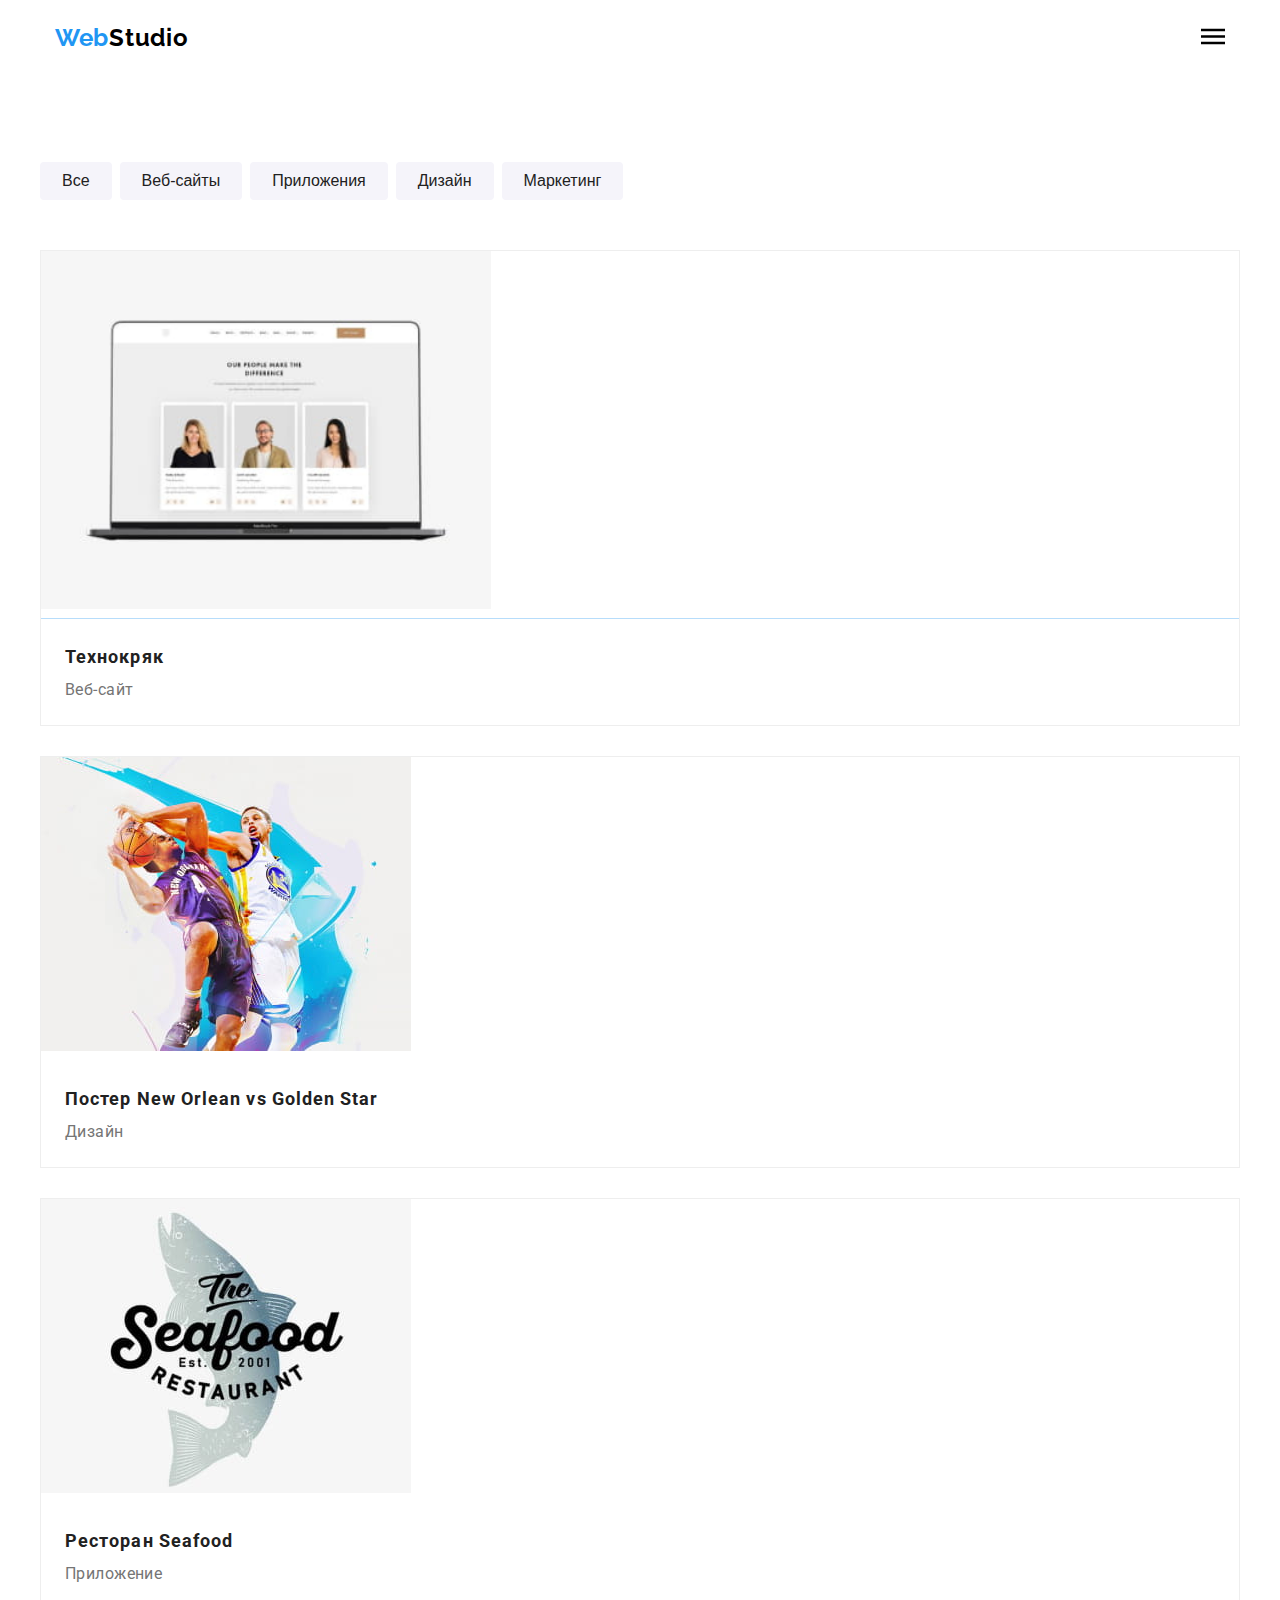
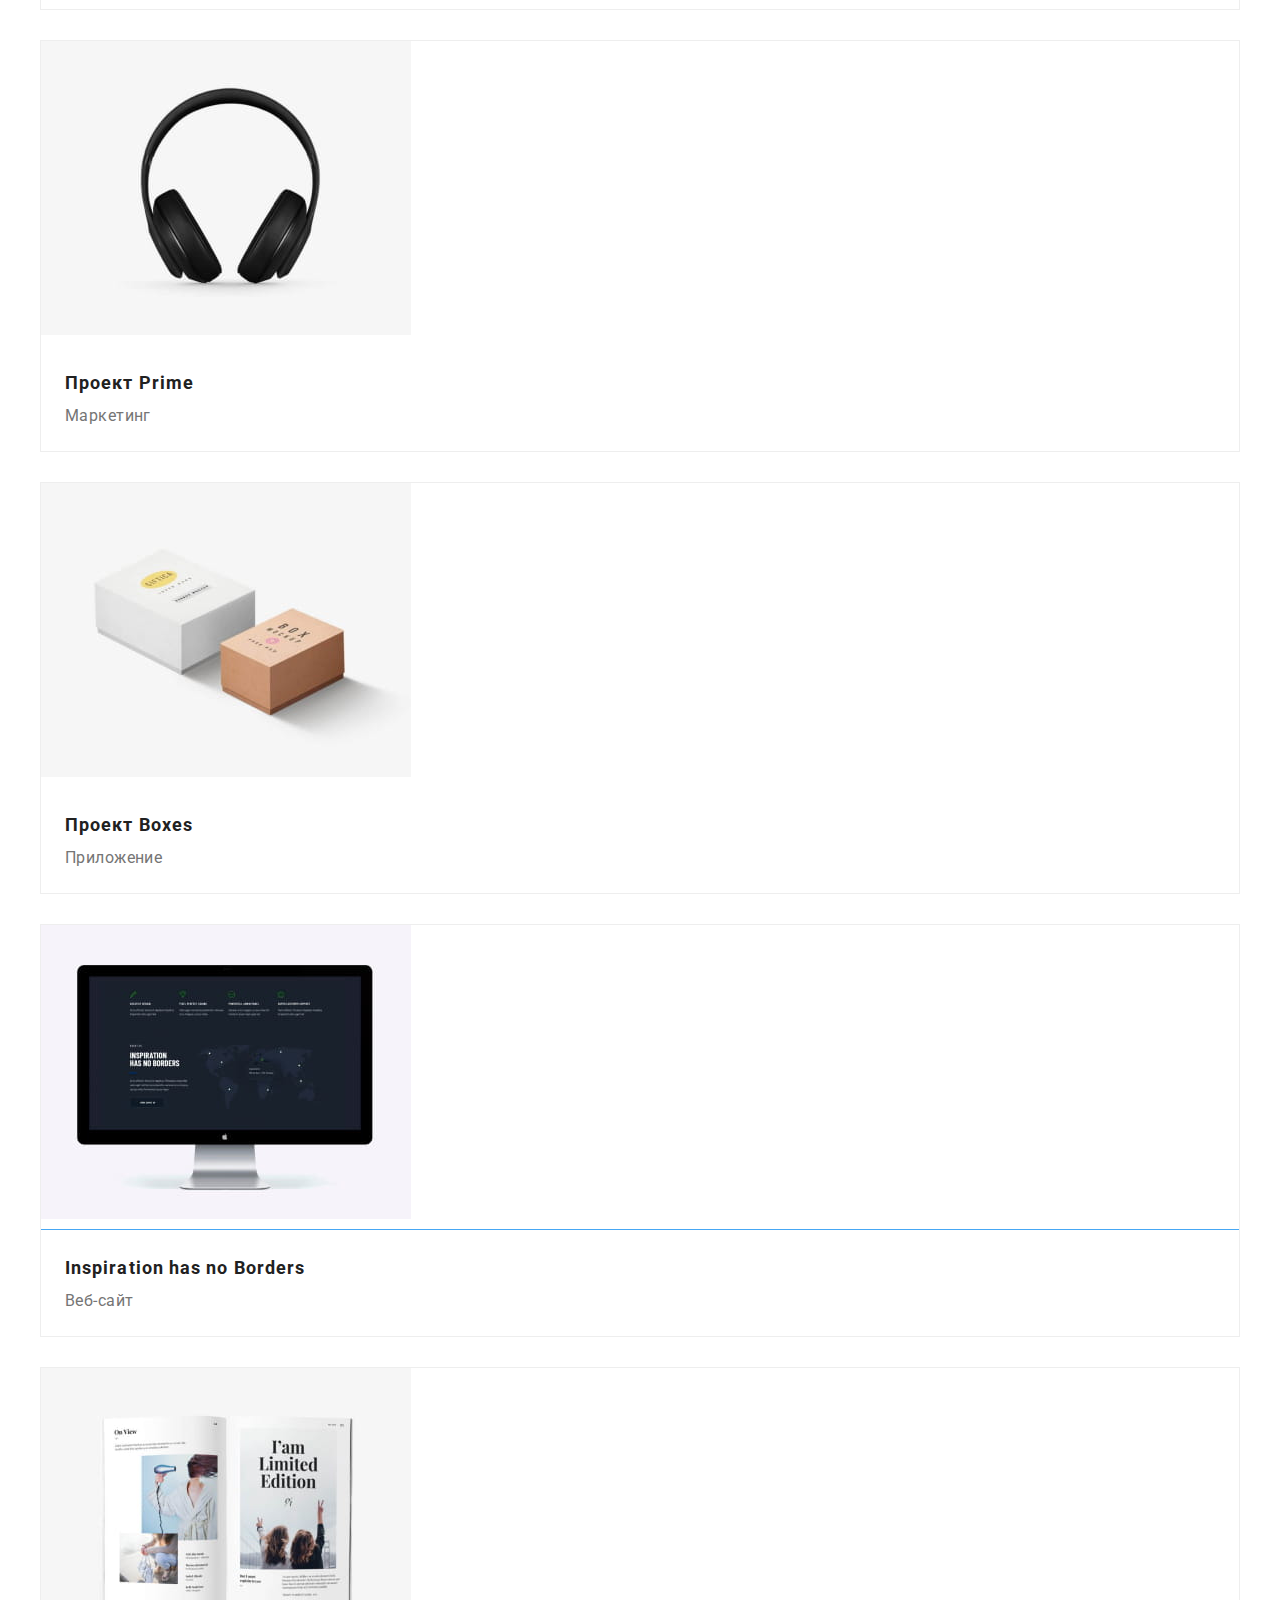
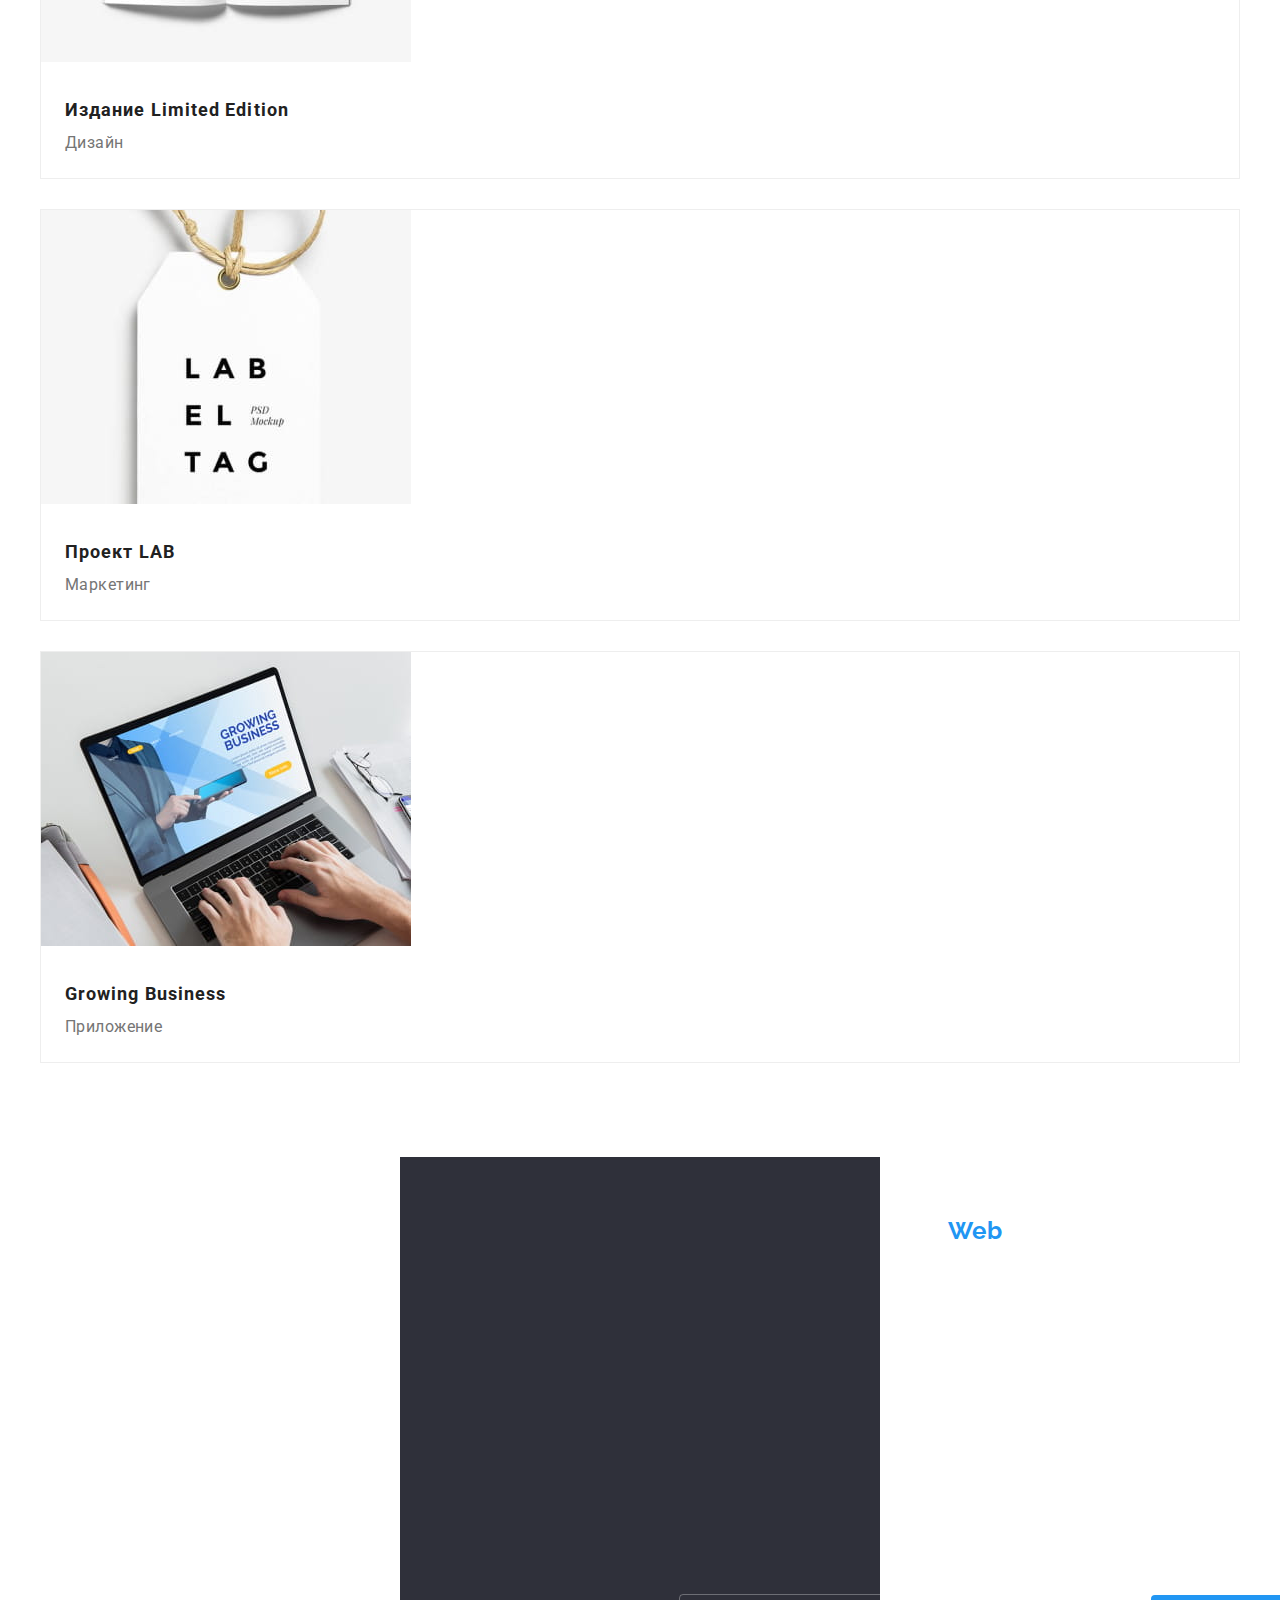
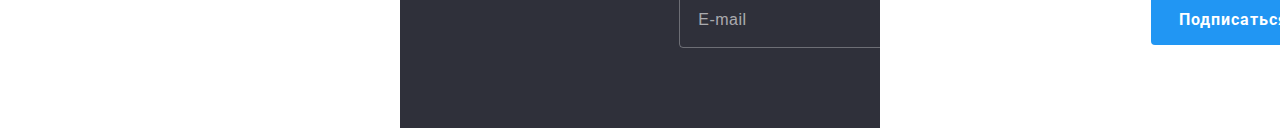
==== commit d4810f07: "fix-names" ====
--- a/portfolio.html
+++ b/portfolio.html
@@ -54,11 +54,11 @@
 							</use>
 						</svg>+38 096 111 11 11</a>
 				</div>
-				<div class="header__socials-box">
-					<a class="header__socials-link link" href="" target="_blank" rel="noopener noreferrer">Twitter</a>
-					<a class="header__socials-link link" href="" target="_blank" rel="noopener noreferrer">Instagram</a>
-					<a class="header__socials-link link" href="" target="_blank" rel="noopener noreferrer">Facebook</a>
-					<a class="header__socials-link link" href="" target="_blank" rel="noopener noreferrer">LinkedIn</a>
+				<div class="header__socals-box">
+					<a class="header__socals-link link" href="" target="_blank" rel="noopener noreferrer">Twitter</a>
+					<a class="header__socals-link link" href="" target="_blank" rel="noopener noreferrer">Instagram</a>
+					<a class="header__socals-link link" href="" target="_blank" rel="noopener noreferrer">Facebook</a>
+					<a class="header__socals-link link" href="" target="_blank" rel="noopener noreferrer">LinkedIn</a>
 				</div>
 			</nav>
 		</div>
@@ -218,31 +218,31 @@
 			</div>
 			<div class="middle">
 				<p class="footer__appeal text">присоединяйтесь</p>
-				<ul class="socials__list list">
-					<li class="footer__social-item">
-						<a class="footer__social-link link" href="" target="blanc" rel="noopener noreferrer">
-							<svg class="footer__social-icon" width="20px" height="20px">
+				<ul class="socals__list list">
+					<li class="footer__socal-item">
+						<a class="footer__socal-link link" href="" target="blanc" rel="noopener noreferrer">
+							<svg class="footer__socal-icon" width="20px" height="20px">
 								<use href="./images/icons.svg#icon-insta"></use>
 							</svg>
 						</a>
 					</li>
-					<li class="footer__social-item">
-						<a class="footer__social-link link" href="" target="blanc" rel="noopener noreferrer">
-							<svg class="footer__social-icon" width="20px" height="20px">
+					<li class="footer__socal-item">
+						<a class="footer__socal-link link" href="" target="blanc" rel="noopener noreferrer">
+							<svg class="footer__socal-icon" width="20px" height="20px">
 								<use href="./images/icons.svg#icon-twit"></use>
 							</svg>
 						</a>
 					</li>
-					<li class="footer__social-item">
-						<a class="footer__social-link link" href="" target="blanc" rel="noopener noreferrer">
-							<svg class="footer__social-icon" width="20px" height="20px">
+					<li class="footer__socal-item">
+						<a class="footer__socal-link link" href="" target="blanc" rel="noopener noreferrer">
+							<svg class="footer__socal-icon" width="20px" height="20px">
 								<use href="./images/icons.svg#icon-fbook"></use>
 							</svg>
 						</a>
 					</li>
-					<li class="footer__social-item">
-						<a class="footer__social-link link" href="" target="blanc" rel="noopener noreferrer">
-							<svg class="footer__social-icon" width="20px" height="20px">
+					<li class="footer__socal-item">
+						<a class="footer__socal-link link" href="" target="blanc" rel="noopener noreferrer">
+							<svg class="footer__socal-icon" width="20px" height="20px">
 								<use href="./images/icons.svg#icon-lin"></use>
 							</svg>
 						</a>
--- a/css/main.min.css
+++ b/css/main.min.css
@@ -1,2 +1,2 @@
-.visually-hidden{position:absolute !important;clip:rect(1px 1px 1px 1px);clip:rect(1px, 1px, 1px, 1px);padding:0 !important;border:0 !important;height:1px !important;width:1px !important;overflow:hidden}:root{--primary-text-color: #757575;--secondary-color: #212121;--accent-color: #2196f3;--primary-bgc: #ffffff;--secondary-bgc: #f5f4fa;--icons-color: #afb1b8;--time-transition: cubic-bezier(0.4, 0, 0.2, 1)}body{color:var(--primary-text-color);font-family:'Roboto', sans-serif;font-style:normal;font-size:14px;line-height:1.71;letter-spacing:0.03em;background-color:var(--primary-bgc)}.title{margin-bottom:0;margin-top:0}.list{margin-bottom:0;margin-top:0;padding-left:0;list-style:none}.link{text-decoration:none;display:inline-block;transition:color 250ms var(--time-transition)}.link:hover,.link:focus{color:var(--accent-color)}.text{margin-bottom:0;margin-top:0}img{display:inline-block;max-width:100%;height:auto}.projects__title,.team__title,.clients__title{margin-bottom:30px;color:var(--secondary-color);font-weight:700;font-size:36px;line-height:1.17;text-align:center;letter-spacing:0.03em}.container{width:100%;height:100%;padding-left:15px;padding-right:15px;margin-left:auto;margin-right:auto}@media screen and (min-width: 480px){.container{width:480px}}@media screen and (min-width: 768px){.container{width:768px}}@media screen and (min-width: 1200px){.container{width:1200px}}.button{width:200px;height:50px;padding-top:10px;padding-bottom:10px;padding-left:0;padding-right:0;border:none;color:var(--primary-bgc);font-family:inherit;font-weight:700;font-size:16px;line-height:1.88;letter-spacing:0.06em;cursor:pointer;background-color:var(--accent-color);border-radius:4px}.gallery__button{padding:6px 22px;color:var(--secondary-color);font-weight:500;font-size:16px;line-height:1.63;background-color:var(--secondary-bgc);border:none;border-radius:4px;transition:color 250ms var(--time-transition),background-color 250ms var(--time-transition),box-shadow 250ms var(--time-transition)}.gallery__button:hover,.gallery__button:focus{color:var(--primary-bgc);background-color:var(--accent-color);box-shadow:0px 3px 1px rgba(0,0,0,0.1),0px 1px 2px rgba(0,0,0,0.08),0px 2px 2px rgba(0,0,0,0.12)}.logo{font-family:'Raleway', sans-serif;font-weight:700;font-size:24px;line-height:1.17;letter-spacing:0.03em}.logo--first-color{color:var(--accent-color)}.header__logo{position:absolute;left:15px;top:50%;transform:translateY(-50%);font-size:24px;line-height:1.16}.header__logo--second-color{color:#000000}.footer__logo--second-color{color:var(--primary-bgc)}.footer__logo{display:block;margin-bottom:20px}.header{height:60px}.header__container{position:relative}.header__button{position:absolute;right:15px;top:50%;transform:translateY(-50%);z-index:10;padding:0;background-color:transparent;border:none}.header__close-icon{display:none}.header__button.is-open .header__burger-icon{display:none}.header__button.is-open .header__close-icon{display:block}.header__top{position:relative;width:100%;height:100%}.header__icon{display:none}.header__contacts{display:flex;flex-direction:column-reverse;padding-bottom:64px;background-color:var(--primary-bgc)}.header__link{padding-left:40px;color:var(--primary-text-color)}.header__link--mail{font-weight:500;font-size:24px;line-height:1.17;letter-spacing:0.02em}.header__link--phone{margin-bottom:32px;font-weight:500;font-size:34px;line-height:1.18;letter-spacing:0.02em;color:var(--accent-color)}.header__mail-icon{margin-right:10px;fill:currentColor}.header__phone-icon{margin-right:10px;fill:currentColor}.header__icon-menu:hover,.header__icon-menu:focus{fill:var(--accent-color)}.header__socals-box{padding-left:40px;padding-bottom:48px;background-color:var(--primary-bgc)}.header__socals-link{display:inline-block;color:var(--accent-color);font-weight:500;font-size:18px;line-height:1.22;letter-spacing:0.02em}.header__socals-link:not(:last-child){margin-right:20px}.header__pagination{display:none;position:fixed;top:0;bottom:0;left:0;right:0;z-index:5;overflow-y:scroll;background-color:var(--primary-bgc)}.pagination.is-open{display:block}.pagination__list{padding-top:60px;padding-left:40px;padding-right:15px;padding-bottom:302px;background-color:var(--primary-bgc);z-index:5}.pagination__item{display:block;font-style:normal;font-weight:500;font-size:40px;line-height:1.18;letter-spacing:0.02em}.pagination__item:not(:last-child){margin-bottom:32px}.pagination__link{color:var(--secondary-color)}.pagination__link--current{color:var(--accent-color)}.hero{max-height:400px;max-width:1600px;margin-left:auto;margin-right:auto;padding-top:118px;padding-bottom:118px;background-color:#c4c4c4;background-image:linear-gradient(to right, rgba(47,48,58,0.4), rgba(47,48,58,0.4)),url(../images/hero.jpg);background-repeat:no-repeat;background-position:center}@media screen and (min-width: 480px){.hero{width:480px}}.hero__title{margin-top:0;margin-bottom:30px;color:var(--primary-bgc);font-weight:900;font-size:26px;line-height:1.62;text-align:center;letter-spacing:0.06em;text-transform:uppercase}.hero__button{margin-left:125px}.backdrop{position:fixed;top:0;left:0;width:100%;height:100%;z-index:30;overflow-y:scroll;padding-top:93px;padding-left:15px;padding-right:15px;padding-bottom:94px;background-color:rgba(0,0,0,0.2);opacity:1;transition:opacity 250ms var(--time-transition)}.is-hidden{opacity:0;pointer-events:none}.is-hidden .modal{transform:translate(-50%, -50%) scale(0)}.modal{position:relative;z-index:15;background-color:var(--primary-bgc);box-shadow:0px 1px 3px rgba(0,0,0,0.12),0px 1px 1px rgba(0,0,0,0.14),0px 2px 1px rgba(0,0,0,0.2);border-radius:4px}.modal__close-btn{position:absolute;top:8px;right:8px;z-index:800;width:30px;height:30px;right:8px;top:8px;cursor:pointer;background-color:transparent;box-sizing:border-box;border:1px solid rgba(0,0,0,0.1);border-radius:50%;transition:outline 250ms var(--time-transition),color 250ms var(--time-transition)}.modal__close-btn:focus,.modal__close-btn:hover{color:var(--accent-color);outline:transparent}.modal__close-icon{fill:currentColor;position:absolute;top:50%;left:50%;transform:translate(-50%, -50%)}.modal__text{margin:0;padding-top:40px;padding-left:40px;padding-right:40px;margin-bottom:12px;color:var(--secondary-color);font-weight:700;font-size:20px;line-height:1.5;text-align:center;letter-spacing:0.03em}.modal__form{padding-left:40px;padding-right:40px}.modal__box{display:flex;flex-direction:column;margin-bottom:10px;color:var(--primary-text-color);font-weight:400;font-size:12px;line-height:1.16;letter-spacing:0.01em}.modal__box:hover,.modal__box:focus{color:var(--accent-color);transition:color 250ms var(--time-transition)}.modal__label{position:relative;margin-top:4px}.modal__input{width:100%;padding-left:30px;height:40px;margin:0;background-color:transparent;border:1px solid rgba(33,33,33,0.2);border-radius:4px;transition:outline 250ms var(--time-transition),border 250ms var(--time-transition)}.modal__input:focus{outline:transparent;border:1px solid var(--accent-color)}.modal__input:focus+.modal__icon{fill:var(--accent-color)}.modal__input::placeholder{font-weight:400;font-size:12px;line-height:1.16;letter-spacing:0.01em;color:rgba(117,117,117,0.5)}.modal__icon{position:absolute;top:50%;left:15px;transform:translateY(-50%);fill:#000;transition:fill 250ms var(--time-transition)}textarea.modal__input{resize:none;height:120px;padding-top:12px;padding-bottom:12px;padding-left:16px;padding-right:16px}.modal__checkbox{display:flex;align-items:center;justify-content:center}.modal__checkbox-input{-webkit-appearance:none;-moz-appearance:none;appearance:none}.modal__checkbox-input:focus+.modal__checkbox-icon{outline:3px solid var(--accent-color)}.modal__checkbox-input:checked+.modal__checkbox-icon{background-color:var(--accent-color);fill:var(--primary-bgc);border:transparent}.modal__checkbox-icon{margin-right:4px;fill:transparent;background-color:transparent;border-radius:2px;border:2px solid #000;transition:background-color 250ms var(--time-transition),fill 250ms var(--time-transition),border 250ms var(--time-transition)}.modal__link{font-size:12px;line-height:1.17;color:var(--accent-color)}.modal__checkbox-text{font-size:12px;line-height:1.17}.modal__submit-button{margin-top:30px;margin-left:85px;margin-right:85px;margin-bottom:40px}.features{padding-top:94px;margin-bottom:60px}.features__icon-box{padding-top:25px;padding-bottom:25px;padding-left:190px;padding-right:190px;background-color:#f5f4fa;border-radius:4px}.features__title{margin-bottom:10px;color:var(--secondary-color);font-weight:700;font-size:14px;line-height:1.14;letter-spacing:0.03em;text-transform:uppercase;text-align:center}.projects{display:none;padding-top:94px;padding-bottom:94px}.projects__item{position:relative;width:calc((100% - 2 * 30px) / 3)}.projects__item:not(:last-child){margin-right:30px}.projects__text{position:absolute;top:100%;transform:translateY(-100%);width:370px;height:70px;display:flex;align-items:center;justify-content:center;color:var(--primary-bgc);font-size:14px;font-weight:700;line-height:1.14;letter-spacing:0.03em;text-transform:uppercase;background-color:rgba(47,48,58,0.8)}.team{padding-bottom:60px;padding-top:60px;font-weight:400;font-size:16px;line-height:1.19;text-align:center;background-color:var(--secondary-bgc)}.team__item{padding-bottom:24px;background-color:var(--primary-bgc);box-shadow:0px 1px 3px rgba(0,0,0,0.12),0px 1px 1px rgba(0,0,0,0.14),0px 2px 1px rgba(0,0,0,0.2);border-radius:0px 0px 4px 4px}.team__item:not(:last-child){margin-bottom:30px}.team__box{padding-top:30px;padding-bottom:16px;padding-left:auto;padding-right:auto}.team__item-title{color:var(--secondary-color);font-weight:500;font-size:16px;line-height:1.19;letter-spacing:0.03em;margin-bottom:10px}.socials__list{display:flex;justify-content:center}.socials__link{color:var(--icons-color);background-color:var(--primary-bgc);border-radius:50%;transition:background-color 250ms var(--time-transition),color 250ms var(--time-transition)}.socials__item{display:flex;align-items:center;width:44px;height:44px}.socials__item:not(:last-child){margin-right:10px}.socials__icon{fill:var(--icons-color)}.footer__social-link{display:flex;justify-content:center;align-items:center;width:44px;height:44px;background-color:rgba(255,255,255,0.1);border-radius:50%}.footer__social-link:not(:last-child){margin-right:10px}.footer__socal-icon{fill:var(--primary-bgc)}.clients{padding-top:60px;padding-bottom:60px}.clients__list{display:flex;flex-wrap:wrap;margin-top:-30px;margin-left:-30px}.clients__item{display:flex;justify-content:center;align-items:center;width:calc((100% - 30px * 2) / 2);height:92px;margin-top:30px;margin-left:30px;border:1px solid var(--icons-color);border-radius:4px;transition:border 250ms var(--time-transition),color 250ms var(--time-transition)}.clients__item:hover,.clients__item:focus{border:1px solid var(--accent-color)}.clients__link{color:var(--icons-color)}.clients__icon{fill:currentColor}.adress{font-style:normal;font-weight:400;font-size:14px;line-height:1.71}.adress__map-item{margin-bottom:15px}.adress__mail-item{margin-bottom:6px}.adress__map-link{color:var(--primary-bgc)}.adress__mail-link,.adress__phone-link{color:rgba(255,255,255,0.6)}.footer__input{height:50px;width:450px;margin:0;background-color:transparent;border:1px solid rgba(255,255,255,0.3);border-radius:4px;margin-bottom:20px}.footer__input::placeholder{padding-left:16px;font-size:16px;line-height:1.25;letter-spacing:0.03em;color:rgba(255,255,255,0.6)}.footer__submit-button{margin-left:12px;display:inline-flex;justify-content:center;align-items:center}.footer__send-icon{margin-left:10px;fill:var(--primary-bgc)}.footer{padding-top:60px;padding-bottom:60px;margin-left:auto;margin-right:auto;background-color:#2f303a}@media screen and (min-width: 480px){.footer{width:480px}}.footer__container{align-items:baseline}.left{text-align:center;padding-bottom:60px}.middle{text-align:center;padding-bottom:60px}.footer__appeal{margin-bottom:20px;color:var(--primary-bgc);font-weight:700;font-size:14px;line-height:1.14;letter-spacing:0.03em;text-transform:uppercase}.right{text-align:center}.gallery{padding-top:94px;font-size:16px;line-height:1.88}.buttons__list{display:flex;flex-wrap:wrap;justify-content:flex-start;margin-bottom:40px}.buttons__item:not(:last-child){margin-right:8px}.buttons__item:nth-child(-n+3){margin-bottom:10px}.gallery__list{display:flex;flex-wrap:wrap;padding-bottom:94px;margin-top:-30px;margin-left:-30px}.gallery__item{width:100%;margin-top:30px;margin-left:30px;border:1px solid #eeeeee;transition:box-shadow 250ms var(--time-transition)}.gallery__item:hover,.gallery__item:focus{box-shadow:0px 1px 1px rgba(0,0,0,0.12),0px 4px 4px rgba(0,0,0,0.06),1px 4px 6px rgba(0,0,0,0.16)}.gallery__item:hover .gallery__overlay,.gallery__item:focus .gallery__overlay{transform:translateY(0)}.gallery__name{padding-top:20px;padding-bottom:20px;padding-left:24px;padding-right:24px}.gallery__title{color:var(--secondary-color);font-weight:700;font-size:18px;line-height:2;letter-spacing:0.06em}.gallery__box{position:relative;overflow:hidden}.gallery__overlay{position:absolute;bottom:0;width:100%;height:100%;color:var(--primary-bgc);font-size:18px;line-height:1.56;background-color:rgba(33,150,243,0.9);transform:translateY(100%);transition:transform 250ms var(--time-transition)}.gallery__description{margin:0;padding-left:24px;padding-right:24px;padding-top:63px;padding-bottom:63px}
+.visually-hidden{position:absolute !important;clip:rect(1px 1px 1px 1px);clip:rect(1px, 1px, 1px, 1px);padding:0 !important;border:0 !important;height:1px !important;width:1px !important;overflow:hidden}:root{--primary-text-color: #757575;--secondary-color: #212121;--accent-color: #2196f3;--primary-bgc: #ffffff;--secondary-bgc: #f5f4fa;--icons-color: #afb1b8;--time-transition: cubic-bezier(0.4, 0, 0.2, 1)}body{color:var(--primary-text-color);font-family:'Roboto', sans-serif;font-style:normal;font-size:14px;line-height:1.71;letter-spacing:0.03em;background-color:var(--primary-bgc)}.title{margin-bottom:0;margin-top:0}.list{margin-bottom:0;margin-top:0;padding-left:0;list-style:none}.link{text-decoration:none;display:inline-block;transition:color 250ms var(--time-transition)}.link:hover,.link:focus{color:var(--accent-color)}.text{margin-bottom:0;margin-top:0}img{display:inline-block;max-width:100%;height:auto}.projects__title,.team__title,.clients__title{margin-bottom:30px;color:var(--secondary-color);font-weight:700;font-size:36px;line-height:1.17;text-align:center;letter-spacing:0.03em}.container{width:100%;height:100%;padding-left:15px;padding-right:15px;margin-left:auto;margin-right:auto}@media screen and (min-width: 480px){.container{width:480px}}@media screen and (min-width: 768px){.container{width:768px}}@media screen and (min-width: 1200px){.container{width:1200px}}.button{width:200px;height:50px;padding-top:10px;padding-bottom:10px;padding-left:0;padding-right:0;border:none;color:var(--primary-bgc);font-family:inherit;font-weight:700;font-size:16px;line-height:1.88;letter-spacing:0.06em;cursor:pointer;background-color:var(--accent-color);border-radius:4px}.gallery__button{padding:6px 22px;color:var(--secondary-color);font-weight:500;font-size:16px;line-height:1.63;background-color:var(--secondary-bgc);border:none;border-radius:4px;transition:color 250ms var(--time-transition),background-color 250ms var(--time-transition),box-shadow 250ms var(--time-transition)}.gallery__button:hover,.gallery__button:focus{color:var(--primary-bgc);background-color:var(--accent-color);box-shadow:0px 3px 1px rgba(0,0,0,0.1),0px 1px 2px rgba(0,0,0,0.08),0px 2px 2px rgba(0,0,0,0.12)}.logo{font-family:'Raleway', sans-serif;font-weight:700;font-size:24px;line-height:1.17;letter-spacing:0.03em}.logo--first-color{color:var(--accent-color)}.header__logo{position:absolute;left:15px;top:50%;transform:translateY(-50%);font-size:24px;line-height:1.16}.header__logo--second-color{color:#000000}.footer__logo--second-color{color:var(--primary-bgc)}.footer__logo{display:block;margin-bottom:20px}.header{height:60px}.header__container{position:relative}.header__button{position:absolute;right:15px;top:50%;transform:translateY(-50%);z-index:10;padding:0;background-color:transparent;border:none}.header__close-icon{display:none}.header__button.is-open .header__burger-icon{display:none}.header__button.is-open .header__close-icon{display:block}.header__top{position:relative;width:100%;height:100%}.header__icon{display:none}.header__contacts{display:flex;flex-direction:column-reverse;padding-bottom:64px;background-color:var(--primary-bgc)}.header__link{padding-left:40px;color:var(--primary-text-color)}.header__link--mail{font-weight:500;font-size:24px;line-height:1.17;letter-spacing:0.02em}.header__link--phone{margin-bottom:32px;font-weight:500;font-size:34px;line-height:1.18;letter-spacing:0.02em;color:var(--accent-color)}.header__mail-icon{margin-right:10px;fill:currentColor}.header__phone-icon{margin-right:10px;fill:currentColor}.header__icon-menu:hover,.header__icon-menu:focus{fill:var(--accent-color)}.header__socals-box{padding-left:40px;padding-bottom:48px;background-color:var(--primary-bgc)}.header__socals-link{display:inline-block;color:var(--accent-color);font-weight:500;font-size:18px;line-height:1.22;letter-spacing:0.02em}.header__socals-link:not(:last-child){margin-right:20px}.header__pagination{display:none;position:fixed;top:0;bottom:0;left:0;right:0;z-index:5;overflow-y:scroll;background-color:var(--primary-bgc)}.pagination.is-open{display:block}.pagination__list{padding-top:60px;padding-left:40px;padding-right:15px;padding-bottom:302px;background-color:var(--primary-bgc);z-index:5}.pagination__item{display:block;font-style:normal;font-weight:500;font-size:40px;line-height:1.18;letter-spacing:0.02em}.pagination__item:not(:last-child){margin-bottom:32px}.pagination__link{color:var(--secondary-color)}.pagination__link--current{color:var(--accent-color)}.hero{max-height:400px;max-width:1600px;margin-left:auto;margin-right:auto;padding-top:118px;padding-bottom:118px;background-color:#c4c4c4;background-image:linear-gradient(to right, rgba(47,48,58,0.4), rgba(47,48,58,0.4)),url(../images/hero.jpg);background-repeat:no-repeat;background-position:center}@media screen and (min-width: 480px){.hero{width:480px}}.hero__title{margin-top:0;margin-bottom:30px;color:var(--primary-bgc);font-weight:900;font-size:26px;line-height:1.62;text-align:center;letter-spacing:0.06em;text-transform:uppercase}.hero__button{margin-left:125px}.backdrop{position:fixed;top:0;left:0;width:100%;height:100%;z-index:30;overflow-y:scroll;padding-top:93px;padding-left:15px;padding-right:15px;padding-bottom:94px;background-color:rgba(0,0,0,0.2);opacity:1;transition:opacity 250ms var(--time-transition)}.is-hidden{opacity:0;pointer-events:none}.is-hidden .modal{transform:translate(-50%, -50%) scale(0)}.modal{position:relative;z-index:15;background-color:var(--primary-bgc);box-shadow:0px 1px 3px rgba(0,0,0,0.12),0px 1px 1px rgba(0,0,0,0.14),0px 2px 1px rgba(0,0,0,0.2);border-radius:4px}.modal__close-btn{position:absolute;top:8px;right:8px;z-index:800;width:30px;height:30px;right:8px;top:8px;cursor:pointer;background-color:transparent;box-sizing:border-box;border:1px solid rgba(0,0,0,0.1);border-radius:50%;transition:outline 250ms var(--time-transition),color 250ms var(--time-transition)}.modal__close-btn:focus,.modal__close-btn:hover{color:var(--accent-color);outline:transparent}.modal__close-icon{fill:currentColor;position:absolute;top:50%;left:50%;transform:translate(-50%, -50%)}.modal__text{margin:0;padding-top:40px;padding-left:40px;padding-right:40px;margin-bottom:12px;color:var(--secondary-color);font-weight:700;font-size:20px;line-height:1.5;text-align:center;letter-spacing:0.03em}.modal__form{padding-left:40px;padding-right:40px}.modal__box{display:flex;flex-direction:column;margin-bottom:10px;color:var(--primary-text-color);font-weight:400;font-size:12px;line-height:1.16;letter-spacing:0.01em}.modal__box:hover,.modal__box:focus{color:var(--accent-color);transition:color 250ms var(--time-transition)}.modal__label{position:relative;margin-top:4px}.modal__input{width:100%;padding-left:30px;height:40px;margin:0;background-color:transparent;border:1px solid rgba(33,33,33,0.2);border-radius:4px;transition:outline 250ms var(--time-transition),border 250ms var(--time-transition)}.modal__input:focus{outline:transparent;border:1px solid var(--accent-color)}.modal__input:focus+.modal__icon{fill:var(--accent-color)}.modal__input::placeholder{font-weight:400;font-size:12px;line-height:1.16;letter-spacing:0.01em;color:rgba(117,117,117,0.5)}.modal__icon{position:absolute;top:50%;left:15px;transform:translateY(-50%);fill:#000;transition:fill 250ms var(--time-transition)}textarea.modal__input{resize:none;height:120px;padding-top:12px;padding-bottom:12px;padding-left:16px;padding-right:16px}.modal__checkbox{display:flex;align-items:center;justify-content:center}.modal__checkbox-input{-webkit-appearance:none;-moz-appearance:none;appearance:none}.modal__checkbox-input:focus+.modal__checkbox-icon{outline:3px solid var(--accent-color)}.modal__checkbox-input:checked+.modal__checkbox-icon{background-color:var(--accent-color);fill:var(--primary-bgc);border:transparent}.modal__checkbox-icon{margin-right:4px;fill:transparent;background-color:transparent;border-radius:2px;border:2px solid #000;transition:background-color 250ms var(--time-transition),fill 250ms var(--time-transition),border 250ms var(--time-transition)}.modal__link{font-size:12px;line-height:1.17;color:var(--accent-color)}.modal__checkbox-text{font-size:12px;line-height:1.17}.modal__submit-button{margin-top:30px;margin-left:85px;margin-right:85px;margin-bottom:40px}.features{padding-top:94px;margin-bottom:60px}.features__icon-box{padding-top:25px;padding-bottom:25px;padding-left:190px;padding-right:190px;background-color:#f5f4fa;border-radius:4px}.features__title{margin-bottom:10px;color:var(--secondary-color);font-weight:700;font-size:14px;line-height:1.14;letter-spacing:0.03em;text-transform:uppercase;text-align:center}.projects{display:none;padding-top:94px;padding-bottom:94px}.projects__item{position:relative;width:calc((100% - 2 * 30px) / 3)}.projects__item:not(:last-child){margin-right:30px}.projects__text{position:absolute;top:100%;transform:translateY(-100%);width:370px;height:70px;display:flex;align-items:center;justify-content:center;color:var(--primary-bgc);font-size:14px;font-weight:700;line-height:1.14;letter-spacing:0.03em;text-transform:uppercase;background-color:rgba(47,48,58,0.8)}.team{padding-bottom:60px;padding-top:60px;font-weight:400;font-size:16px;line-height:1.19;text-align:center;background-color:var(--secondary-bgc)}.team__item{padding-bottom:24px;background-color:var(--primary-bgc);box-shadow:0px 1px 3px rgba(0,0,0,0.12),0px 1px 1px rgba(0,0,0,0.14),0px 2px 1px rgba(0,0,0,0.2);border-radius:0px 0px 4px 4px}.team__item:not(:last-child){margin-bottom:30px}.team__box{padding-top:30px;padding-bottom:16px;padding-left:auto;padding-right:auto}.team__item-title{color:var(--secondary-color);font-weight:500;font-size:16px;line-height:1.19;letter-spacing:0.03em;margin-bottom:10px}.socals__list{display:flex;justify-content:center}.socals__link{color:var(--icons-color);background-color:var(--primary-bgc);border-radius:50%;transition:background-color 250ms var(--time-transition),color 250ms var(--time-transition)}.socals__item{display:flex;align-items:center;width:44px;height:44px}.socals__item:not(:last-child){margin-right:10px}.socals__icon{fill:var(--icons-color)}.footer__socal-link{display:flex;justify-content:center;align-items:center;width:44px;height:44px;background-color:rgba(255,255,255,0.1);border-radius:50%}.footer__socal-item:not(:last-child){margin-right:10px}.footer__socal-icon{fill:var(--primary-bgc)}.clients{padding-top:60px;padding-bottom:60px}.clients__list{display:flex;flex-wrap:wrap;margin-top:-30px;margin-left:-30px}.clients__item{display:flex;justify-content:center;align-items:center;width:calc((100% - 30px * 2) / 2);height:92px;margin-top:30px;margin-left:30px;border:1px solid var(--icons-color);border-radius:4px;transition:border 250ms var(--time-transition),color 250ms var(--time-transition)}.clients__item:hover,.clients__item:focus{border:1px solid var(--accent-color)}.clients__link{color:var(--icons-color)}.clients__icon{fill:currentColor}.adress{font-style:normal;font-weight:400;font-size:14px;line-height:1.71}.adress__map-item{margin-bottom:15px}.adress__mail-item{margin-bottom:6px}.adress__map-link{color:var(--primary-bgc)}.adress__mail-link,.adress__phone-link{color:rgba(255,255,255,0.6)}.footer__input{height:50px;width:450px;margin:0;background-color:transparent;border:1px solid rgba(255,255,255,0.3);border-radius:4px;margin-bottom:20px}.footer__input::placeholder{padding-left:16px;font-size:16px;line-height:1.25;letter-spacing:0.03em;color:rgba(255,255,255,0.6)}.footer__submit-button{margin-left:12px;display:inline-flex;justify-content:center;align-items:center}.footer__send-icon{margin-left:10px;fill:var(--primary-bgc)}.footer{padding-top:60px;padding-bottom:60px;margin-left:auto;margin-right:auto;background-color:#2f303a}@media screen and (min-width: 480px){.footer{width:480px}}.footer__container{align-items:baseline}.left{text-align:center;padding-bottom:60px}.middle{text-align:center;padding-bottom:60px}.footer__appeal{margin-bottom:20px;color:var(--primary-bgc);font-weight:700;font-size:14px;line-height:1.14;letter-spacing:0.03em;text-transform:uppercase}.right{text-align:center}.gallery{padding-top:94px;font-size:16px;line-height:1.88}.buttons__list{display:flex;flex-wrap:wrap;justify-content:flex-start;margin-bottom:40px}.buttons__item:not(:last-child){margin-right:8px}.buttons__item:nth-child(-n+3){margin-bottom:10px}.gallery__list{display:flex;flex-wrap:wrap;padding-bottom:94px;margin-top:-30px;margin-left:-30px}.gallery__item{width:100%;margin-top:30px;margin-left:30px;border:1px solid #eeeeee;transition:box-shadow 250ms var(--time-transition)}.gallery__item:hover,.gallery__item:focus{box-shadow:0px 1px 1px rgba(0,0,0,0.12),0px 4px 4px rgba(0,0,0,0.06),1px 4px 6px rgba(0,0,0,0.16)}.gallery__item:hover .gallery__overlay,.gallery__item:focus .gallery__overlay{transform:translateY(0)}.gallery__name{padding-top:20px;padding-bottom:20px;padding-left:24px;padding-right:24px}.gallery__title{color:var(--secondary-color);font-weight:700;font-size:18px;line-height:2;letter-spacing:0.06em}.gallery__box{position:relative;overflow:hidden}.gallery__overlay{position:absolute;bottom:0;width:100%;height:100%;color:var(--primary-bgc);font-size:18px;line-height:1.56;background-color:rgba(33,150,243,0.9);transform:translateY(100%);transition:transform 250ms var(--time-transition)}.gallery__description{margin:0;padding-left:24px;padding-right:24px;padding-top:63px;padding-bottom:63px}
 /*# sourceMappingURL=main.min.css.map */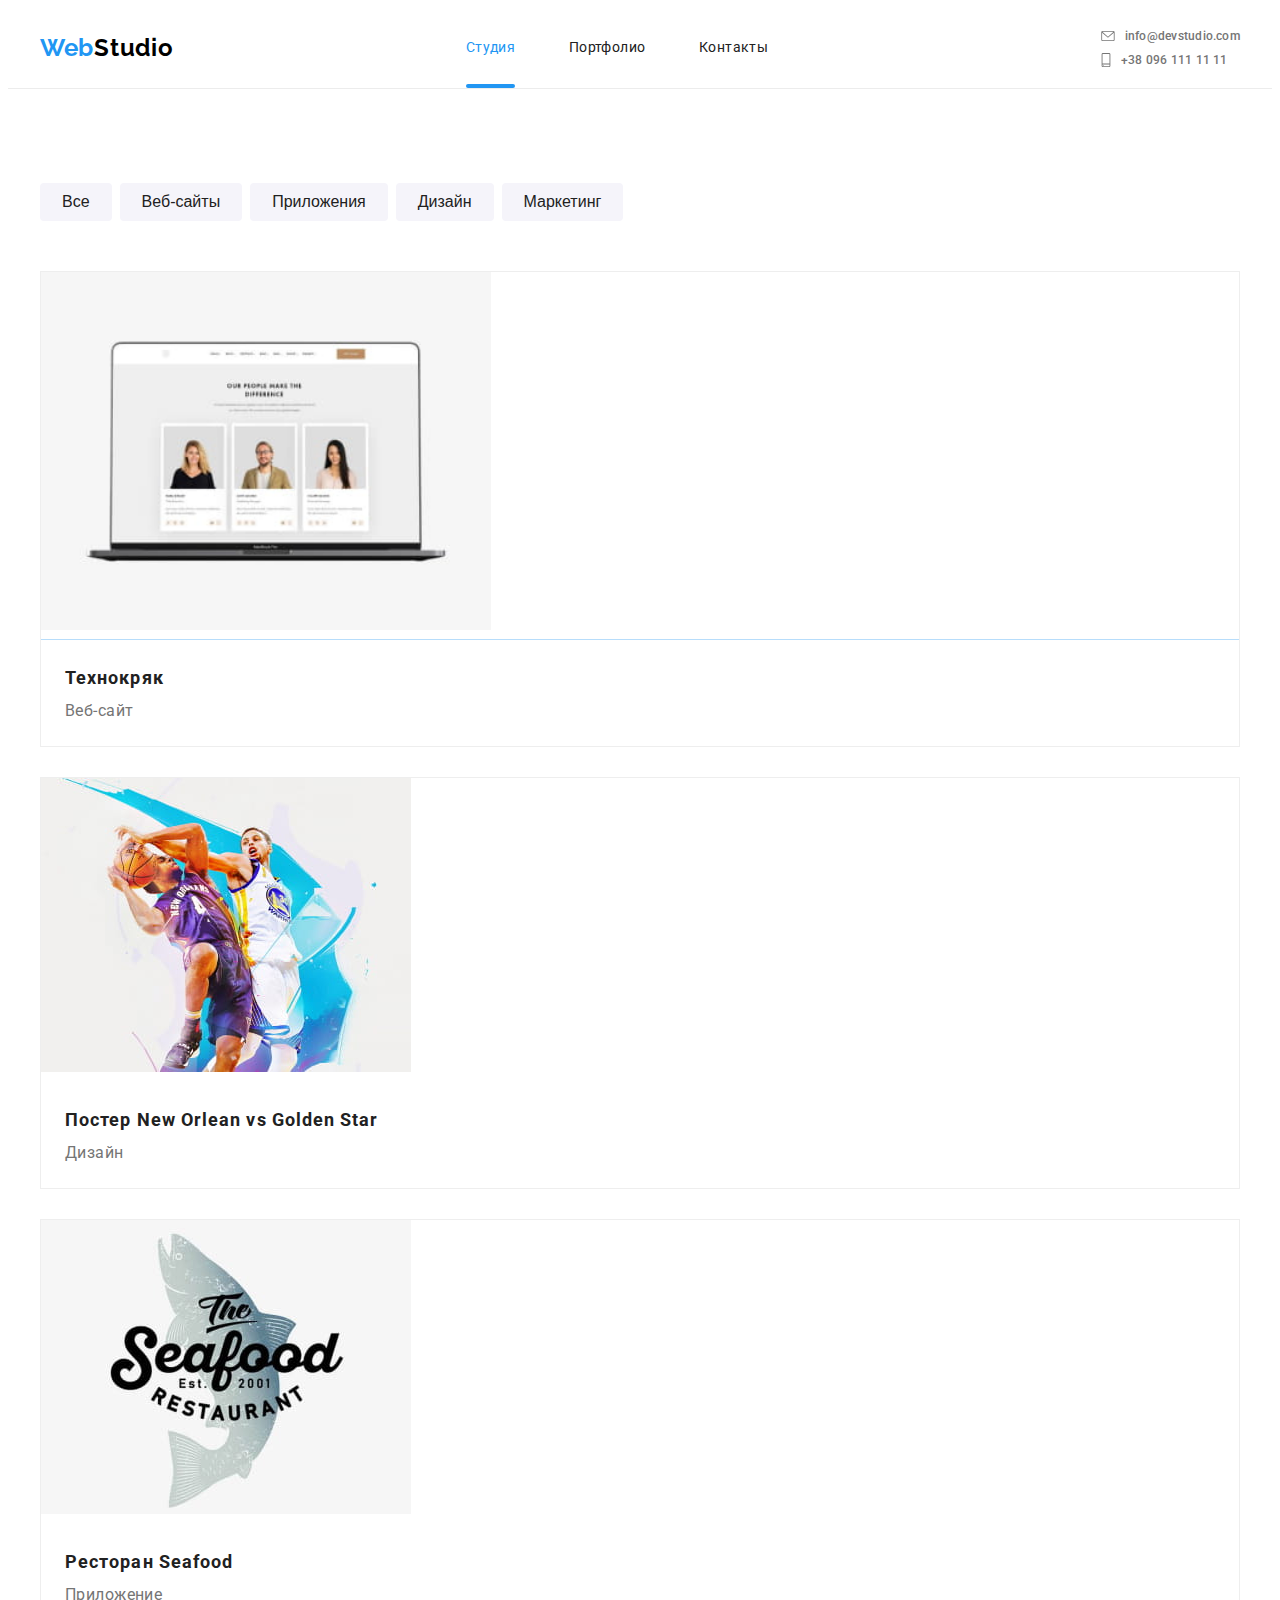
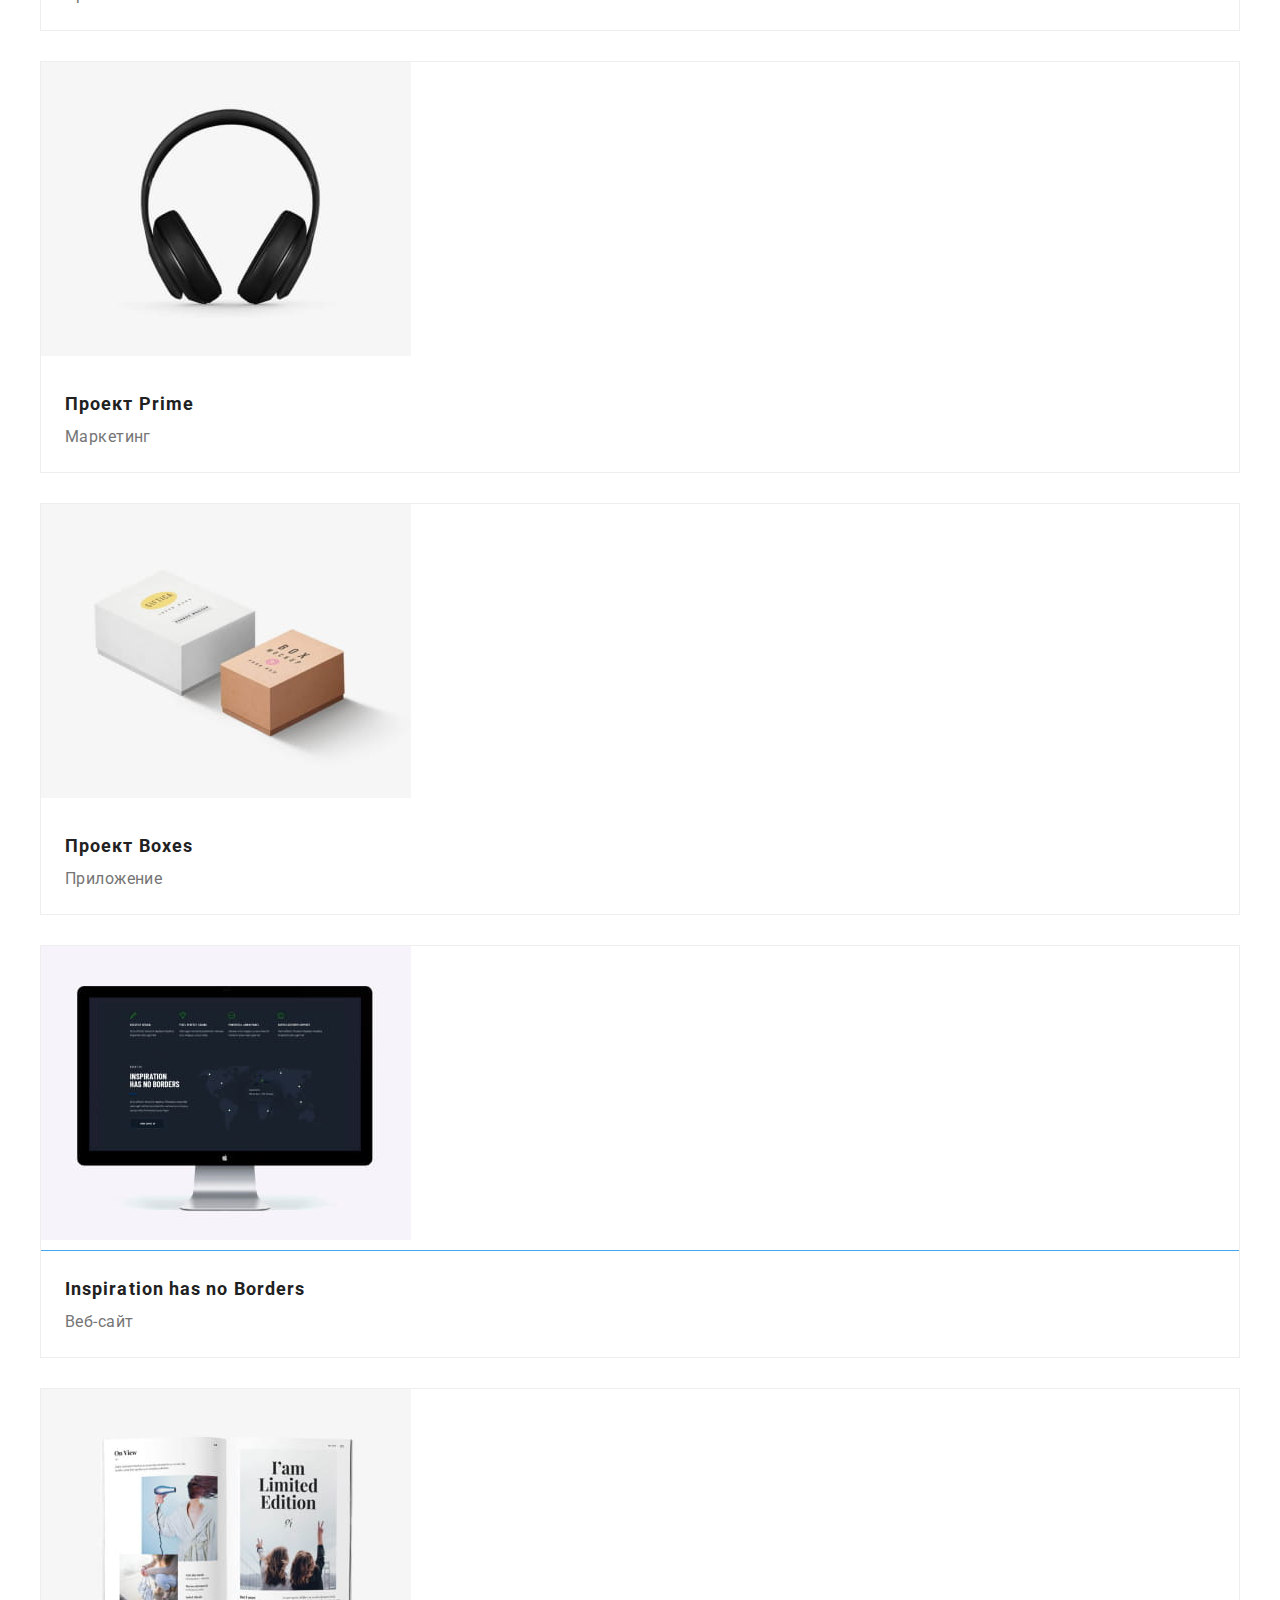
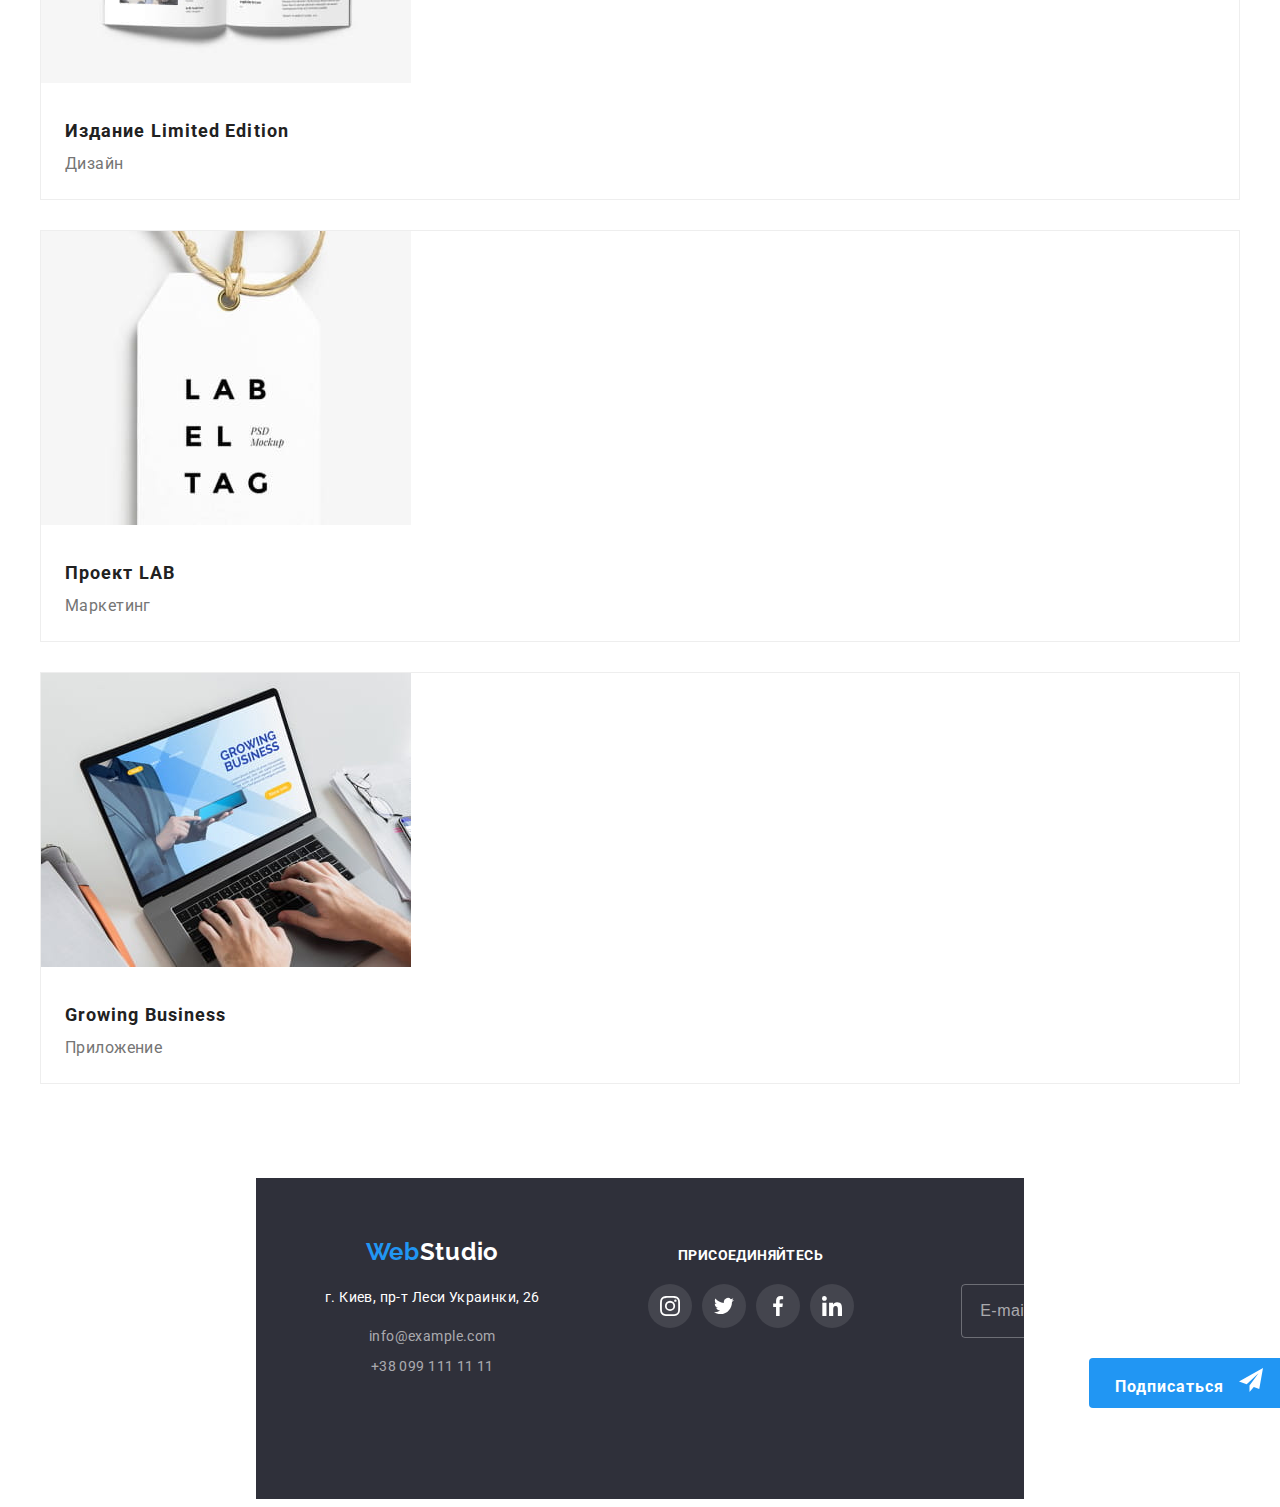
==== commit a83d8182: "tablet-done" ====
--- a/portfolio.html
+++ b/portfolio.html
@@ -19,30 +19,27 @@
 	<!-- Шапка -->
 	<header class="header header--border">
 		<div class="header__container container">
-			<div class="header__top">
-				<a class="header__logo logo link" href="./index.html"><span class="logo--first-color">Web</span><span
-						class="header__logo--second-color">Studio</span></a>
-				<button class="header__button" aria-expanded="false" aria-controls="pagination" data-menu-button
-					type="button">
-					<svg class="header__icon-menu" width="24px" height="16px">
-						<use class="header__burger-icon" href="./images/icons.svg#icon-burger"></use>
-						<use class="header__close-icon" href="./images/icons.svg#icon-close"></use>
-					</svg>
-				</button>
-			</div>
+			<a class="header__logo logo link" href="./index.html"><span class="logo--first-color">Web</span><span
+					class="header__logo--second-color">Studio</span></a>
+			<button class="header__button" aria-expanded="false" aria-controls="pagination" data-menu-button type="button">
+				<svg class="header__icon-menu" width="24px" height="16px">
+					<use class="header__burger-icon" href="./images/icons.svg#icon-burger"></use>
+					<use class="header__close-icon" href="./images/icons.svg#icon-close"></use>
+				</svg>
+			</button>
 			<nav class="header__pagination pagination" id="pagination" data-menu>
 				<ul class="pagination__list list">
 					<li class="pagination__item">
-						<a class="pagination__link link" href="./index.html">Студия</a>
+						<a class="pagination__link link pagination__link--current" href="./index.html">Студия</a>
 					</li>
 					<li class="pagination__item">
-						<a class="pagination__link link pagination__link--current" href="./portfolio.html">Портфолио</a>
+						<a class="pagination__link link" href="./portfolio.html">Портфолио</a>
 					</li>
 					<li class="pagination__item">
 						<a class="pagination__link link" href="">Контакты</a>
 					</li>
 				</ul>
-				<div class="header__contacts">
+				<div class="header__contacts header__contacts--mobile">
 					<a class="header__link header__link--mail link" href="mailto:info@devstudio.com">
 						<svg class="header__icon header__mail-icon" width="16px" height="12px">
 							<use href="./images/icons.svg#icon-envelope">
@@ -61,6 +58,19 @@
 					<a class="header__socals-link link" href="" target="_blank" rel="noopener noreferrer">LinkedIn</a>
 				</div>
 			</nav>
+			<div class="header__contacts header__contacts--tablet">
+				<a class="header__link header__link--mail link" href="mailto:info@devstudio.com">
+					<svg class="header__icon header__mail-icon" width="16px" height="12px">
+						<use href="./images/icons.svg#icon-envelope">
+						</use>
+					</svg>info@devstudio.com</a>
+				<a class="header__link header__link--phone link" href="tel:+380961111111">
+					<svg class="header__icon header__phone-icon" width="10px" height="16px">
+						<use href="./images/icons.svg#icon-smartphone">
+						</use>
+					</svg>+38 096 111 11 11</a>
+			</div>
+	
 		</div>
 	</header>
     <!-- Уникальный контент -->
@@ -250,7 +260,7 @@
 				</ul>
 			</div>
 			<div class="right">
-				<form>
+				<form class="footer__form">
 					<p class="footer__appeal text">подпишитесь на рассылку</p>
 					<label class="footer__label">
 						<input class="footer__input" type="email" name="email" placeholder="E-mail">
--- a/css/main.min.css
+++ b/css/main.min.css
@@ -1,2 +1,2 @@
-.visually-hidden{position:absolute !important;clip:rect(1px 1px 1px 1px);clip:rect(1px, 1px, 1px, 1px);padding:0 !important;border:0 !important;height:1px !important;width:1px !important;overflow:hidden}:root{--primary-text-color: #757575;--secondary-color: #212121;--accent-color: #2196f3;--primary-bgc: #ffffff;--secondary-bgc: #f5f4fa;--icons-color: #afb1b8;--time-transition: cubic-bezier(0.4, 0, 0.2, 1)}body{color:var(--primary-text-color);font-family:'Roboto', sans-serif;font-style:normal;font-size:14px;line-height:1.71;letter-spacing:0.03em;background-color:var(--primary-bgc)}.title{margin-bottom:0;margin-top:0}.list{margin-bottom:0;margin-top:0;padding-left:0;list-style:none}.link{text-decoration:none;display:inline-block;transition:color 250ms var(--time-transition)}.link:hover,.link:focus{color:var(--accent-color)}.text{margin-bottom:0;margin-top:0}img{display:inline-block;max-width:100%;height:auto}.projects__title,.team__title,.clients__title{margin-bottom:30px;color:var(--secondary-color);font-weight:700;font-size:36px;line-height:1.17;text-align:center;letter-spacing:0.03em}.container{width:100%;height:100%;padding-left:15px;padding-right:15px;margin-left:auto;margin-right:auto}@media screen and (min-width: 480px){.container{width:480px}}@media screen and (min-width: 768px){.container{width:768px}}@media screen and (min-width: 1200px){.container{width:1200px}}.button{width:200px;height:50px;padding-top:10px;padding-bottom:10px;padding-left:0;padding-right:0;border:none;color:var(--primary-bgc);font-family:inherit;font-weight:700;font-size:16px;line-height:1.88;letter-spacing:0.06em;cursor:pointer;background-color:var(--accent-color);border-radius:4px}.gallery__button{padding:6px 22px;color:var(--secondary-color);font-weight:500;font-size:16px;line-height:1.63;background-color:var(--secondary-bgc);border:none;border-radius:4px;transition:color 250ms var(--time-transition),background-color 250ms var(--time-transition),box-shadow 250ms var(--time-transition)}.gallery__button:hover,.gallery__button:focus{color:var(--primary-bgc);background-color:var(--accent-color);box-shadow:0px 3px 1px rgba(0,0,0,0.1),0px 1px 2px rgba(0,0,0,0.08),0px 2px 2px rgba(0,0,0,0.12)}.logo{font-family:'Raleway', sans-serif;font-weight:700;font-size:24px;line-height:1.17;letter-spacing:0.03em}.logo--first-color{color:var(--accent-color)}.header__logo{position:absolute;left:15px;top:50%;transform:translateY(-50%);font-size:24px;line-height:1.16}.header__logo--second-color{color:#000000}.footer__logo--second-color{color:var(--primary-bgc)}.footer__logo{display:block;margin-bottom:20px}.header{height:60px}.header__container{position:relative}.header__button{position:absolute;right:15px;top:50%;transform:translateY(-50%);z-index:10;padding:0;background-color:transparent;border:none}.header__close-icon{display:none}.header__button.is-open .header__burger-icon{display:none}.header__button.is-open .header__close-icon{display:block}.header__top{position:relative;width:100%;height:100%}.header__icon{display:none}.header__contacts{display:flex;flex-direction:column-reverse;padding-bottom:64px;background-color:var(--primary-bgc)}.header__link{padding-left:40px;color:var(--primary-text-color)}.header__link--mail{font-weight:500;font-size:24px;line-height:1.17;letter-spacing:0.02em}.header__link--phone{margin-bottom:32px;font-weight:500;font-size:34px;line-height:1.18;letter-spacing:0.02em;color:var(--accent-color)}.header__mail-icon{margin-right:10px;fill:currentColor}.header__phone-icon{margin-right:10px;fill:currentColor}.header__icon-menu:hover,.header__icon-menu:focus{fill:var(--accent-color)}.header__socals-box{padding-left:40px;padding-bottom:48px;background-color:var(--primary-bgc)}.header__socals-link{display:inline-block;color:var(--accent-color);font-weight:500;font-size:18px;line-height:1.22;letter-spacing:0.02em}.header__socals-link:not(:last-child){margin-right:20px}.header__pagination{display:none;position:fixed;top:0;bottom:0;left:0;right:0;z-index:5;overflow-y:scroll;background-color:var(--primary-bgc)}.pagination.is-open{display:block}.pagination__list{padding-top:60px;padding-left:40px;padding-right:15px;padding-bottom:302px;background-color:var(--primary-bgc);z-index:5}.pagination__item{display:block;font-style:normal;font-weight:500;font-size:40px;line-height:1.18;letter-spacing:0.02em}.pagination__item:not(:last-child){margin-bottom:32px}.pagination__link{color:var(--secondary-color)}.pagination__link--current{color:var(--accent-color)}.hero{max-height:400px;max-width:1600px;margin-left:auto;margin-right:auto;padding-top:118px;padding-bottom:118px;background-color:#c4c4c4;background-image:linear-gradient(to right, rgba(47,48,58,0.4), rgba(47,48,58,0.4)),url(../images/hero.jpg);background-repeat:no-repeat;background-position:center}@media screen and (min-width: 480px){.hero{width:480px}}.hero__title{margin-top:0;margin-bottom:30px;color:var(--primary-bgc);font-weight:900;font-size:26px;line-height:1.62;text-align:center;letter-spacing:0.06em;text-transform:uppercase}.hero__button{margin-left:125px}.backdrop{position:fixed;top:0;left:0;width:100%;height:100%;z-index:30;overflow-y:scroll;padding-top:93px;padding-left:15px;padding-right:15px;padding-bottom:94px;background-color:rgba(0,0,0,0.2);opacity:1;transition:opacity 250ms var(--time-transition)}.is-hidden{opacity:0;pointer-events:none}.is-hidden .modal{transform:translate(-50%, -50%) scale(0)}.modal{position:relative;z-index:15;background-color:var(--primary-bgc);box-shadow:0px 1px 3px rgba(0,0,0,0.12),0px 1px 1px rgba(0,0,0,0.14),0px 2px 1px rgba(0,0,0,0.2);border-radius:4px}.modal__close-btn{position:absolute;top:8px;right:8px;z-index:800;width:30px;height:30px;right:8px;top:8px;cursor:pointer;background-color:transparent;box-sizing:border-box;border:1px solid rgba(0,0,0,0.1);border-radius:50%;transition:outline 250ms var(--time-transition),color 250ms var(--time-transition)}.modal__close-btn:focus,.modal__close-btn:hover{color:var(--accent-color);outline:transparent}.modal__close-icon{fill:currentColor;position:absolute;top:50%;left:50%;transform:translate(-50%, -50%)}.modal__text{margin:0;padding-top:40px;padding-left:40px;padding-right:40px;margin-bottom:12px;color:var(--secondary-color);font-weight:700;font-size:20px;line-height:1.5;text-align:center;letter-spacing:0.03em}.modal__form{padding-left:40px;padding-right:40px}.modal__box{display:flex;flex-direction:column;margin-bottom:10px;color:var(--primary-text-color);font-weight:400;font-size:12px;line-height:1.16;letter-spacing:0.01em}.modal__box:hover,.modal__box:focus{color:var(--accent-color);transition:color 250ms var(--time-transition)}.modal__label{position:relative;margin-top:4px}.modal__input{width:100%;padding-left:30px;height:40px;margin:0;background-color:transparent;border:1px solid rgba(33,33,33,0.2);border-radius:4px;transition:outline 250ms var(--time-transition),border 250ms var(--time-transition)}.modal__input:focus{outline:transparent;border:1px solid var(--accent-color)}.modal__input:focus+.modal__icon{fill:var(--accent-color)}.modal__input::placeholder{font-weight:400;font-size:12px;line-height:1.16;letter-spacing:0.01em;color:rgba(117,117,117,0.5)}.modal__icon{position:absolute;top:50%;left:15px;transform:translateY(-50%);fill:#000;transition:fill 250ms var(--time-transition)}textarea.modal__input{resize:none;height:120px;padding-top:12px;padding-bottom:12px;padding-left:16px;padding-right:16px}.modal__checkbox{display:flex;align-items:center;justify-content:center}.modal__checkbox-input{-webkit-appearance:none;-moz-appearance:none;appearance:none}.modal__checkbox-input:focus+.modal__checkbox-icon{outline:3px solid var(--accent-color)}.modal__checkbox-input:checked+.modal__checkbox-icon{background-color:var(--accent-color);fill:var(--primary-bgc);border:transparent}.modal__checkbox-icon{margin-right:4px;fill:transparent;background-color:transparent;border-radius:2px;border:2px solid #000;transition:background-color 250ms var(--time-transition),fill 250ms var(--time-transition),border 250ms var(--time-transition)}.modal__link{font-size:12px;line-height:1.17;color:var(--accent-color)}.modal__checkbox-text{font-size:12px;line-height:1.17}.modal__submit-button{margin-top:30px;margin-left:85px;margin-right:85px;margin-bottom:40px}.features{padding-top:94px;margin-bottom:60px}.features__icon-box{padding-top:25px;padding-bottom:25px;padding-left:190px;padding-right:190px;background-color:#f5f4fa;border-radius:4px}.features__title{margin-bottom:10px;color:var(--secondary-color);font-weight:700;font-size:14px;line-height:1.14;letter-spacing:0.03em;text-transform:uppercase;text-align:center}.projects{display:none;padding-top:94px;padding-bottom:94px}.projects__item{position:relative;width:calc((100% - 2 * 30px) / 3)}.projects__item:not(:last-child){margin-right:30px}.projects__text{position:absolute;top:100%;transform:translateY(-100%);width:370px;height:70px;display:flex;align-items:center;justify-content:center;color:var(--primary-bgc);font-size:14px;font-weight:700;line-height:1.14;letter-spacing:0.03em;text-transform:uppercase;background-color:rgba(47,48,58,0.8)}.team{padding-bottom:60px;padding-top:60px;font-weight:400;font-size:16px;line-height:1.19;text-align:center;background-color:var(--secondary-bgc)}.team__item{padding-bottom:24px;background-color:var(--primary-bgc);box-shadow:0px 1px 3px rgba(0,0,0,0.12),0px 1px 1px rgba(0,0,0,0.14),0px 2px 1px rgba(0,0,0,0.2);border-radius:0px 0px 4px 4px}.team__item:not(:last-child){margin-bottom:30px}.team__box{padding-top:30px;padding-bottom:16px;padding-left:auto;padding-right:auto}.team__item-title{color:var(--secondary-color);font-weight:500;font-size:16px;line-height:1.19;letter-spacing:0.03em;margin-bottom:10px}.socals__list{display:flex;justify-content:center}.socals__link{color:var(--icons-color);background-color:var(--primary-bgc);border-radius:50%;transition:background-color 250ms var(--time-transition),color 250ms var(--time-transition)}.socals__item{display:flex;align-items:center;width:44px;height:44px}.socals__item:not(:last-child){margin-right:10px}.socals__icon{fill:var(--icons-color)}.footer__socal-link{display:flex;justify-content:center;align-items:center;width:44px;height:44px;background-color:rgba(255,255,255,0.1);border-radius:50%}.footer__socal-item:not(:last-child){margin-right:10px}.footer__socal-icon{fill:var(--primary-bgc)}.clients{padding-top:60px;padding-bottom:60px}.clients__list{display:flex;flex-wrap:wrap;margin-top:-30px;margin-left:-30px}.clients__item{display:flex;justify-content:center;align-items:center;width:calc((100% - 30px * 2) / 2);height:92px;margin-top:30px;margin-left:30px;border:1px solid var(--icons-color);border-radius:4px;transition:border 250ms var(--time-transition),color 250ms var(--time-transition)}.clients__item:hover,.clients__item:focus{border:1px solid var(--accent-color)}.clients__link{color:var(--icons-color)}.clients__icon{fill:currentColor}.adress{font-style:normal;font-weight:400;font-size:14px;line-height:1.71}.adress__map-item{margin-bottom:15px}.adress__mail-item{margin-bottom:6px}.adress__map-link{color:var(--primary-bgc)}.adress__mail-link,.adress__phone-link{color:rgba(255,255,255,0.6)}.footer__input{height:50px;width:450px;margin:0;background-color:transparent;border:1px solid rgba(255,255,255,0.3);border-radius:4px;margin-bottom:20px}.footer__input::placeholder{padding-left:16px;font-size:16px;line-height:1.25;letter-spacing:0.03em;color:rgba(255,255,255,0.6)}.footer__submit-button{margin-left:12px;display:inline-flex;justify-content:center;align-items:center}.footer__send-icon{margin-left:10px;fill:var(--primary-bgc)}.footer{padding-top:60px;padding-bottom:60px;margin-left:auto;margin-right:auto;background-color:#2f303a}@media screen and (min-width: 480px){.footer{width:480px}}.footer__container{align-items:baseline}.left{text-align:center;padding-bottom:60px}.middle{text-align:center;padding-bottom:60px}.footer__appeal{margin-bottom:20px;color:var(--primary-bgc);font-weight:700;font-size:14px;line-height:1.14;letter-spacing:0.03em;text-transform:uppercase}.right{text-align:center}.gallery{padding-top:94px;font-size:16px;line-height:1.88}.buttons__list{display:flex;flex-wrap:wrap;justify-content:flex-start;margin-bottom:40px}.buttons__item:not(:last-child){margin-right:8px}.buttons__item:nth-child(-n+3){margin-bottom:10px}.gallery__list{display:flex;flex-wrap:wrap;padding-bottom:94px;margin-top:-30px;margin-left:-30px}.gallery__item{width:100%;margin-top:30px;margin-left:30px;border:1px solid #eeeeee;transition:box-shadow 250ms var(--time-transition)}.gallery__item:hover,.gallery__item:focus{box-shadow:0px 1px 1px rgba(0,0,0,0.12),0px 4px 4px rgba(0,0,0,0.06),1px 4px 6px rgba(0,0,0,0.16)}.gallery__item:hover .gallery__overlay,.gallery__item:focus .gallery__overlay{transform:translateY(0)}.gallery__name{padding-top:20px;padding-bottom:20px;padding-left:24px;padding-right:24px}.gallery__title{color:var(--secondary-color);font-weight:700;font-size:18px;line-height:2;letter-spacing:0.06em}.gallery__box{position:relative;overflow:hidden}.gallery__overlay{position:absolute;bottom:0;width:100%;height:100%;color:var(--primary-bgc);font-size:18px;line-height:1.56;background-color:rgba(33,150,243,0.9);transform:translateY(100%);transition:transform 250ms var(--time-transition)}.gallery__description{margin:0;padding-left:24px;padding-right:24px;padding-top:63px;padding-bottom:63px}
+.visually-hidden{position:absolute !important;clip:rect(1px 1px 1px 1px);clip:rect(1px, 1px, 1px, 1px);padding:0 !important;border:0 !important;height:1px !important;width:1px !important;overflow:hidden}:root{--primary-text-color: #757575;--secondary-color: #212121;--accent-color: #2196f3;--primary-bgc: #ffffff;--secondary-bgc: #f5f4fa;--icons-color: #afb1b8;--time-transition: cubic-bezier(0.4, 0, 0.2, 1)}body{color:var(--primary-text-color);font-family:'Roboto', sans-serif;font-style:normal;font-size:14px;line-height:1.71;letter-spacing:0.03em;background-color:var(--primary-bgc)}.title{margin-bottom:0;margin-top:0}.list{margin-bottom:0;margin-top:0;padding-left:0;list-style:none}.link{text-decoration:none;display:inline-block;transition:color 250ms var(--time-transition)}.link:hover,.link:focus{color:var(--accent-color)}.text{margin-bottom:0;margin-top:0}img{display:inline-block;max-width:100%;height:auto}.header--border{border-bottom:1px solid #ececec}@media screen and (max-width: 767px){.header--border{border:none}}.projects__title,.team__title,.clients__title{margin-bottom:30px;color:var(--secondary-color);font-weight:700;font-size:36px;line-height:1.17;text-align:center;letter-spacing:0.03em}.container{width:100%;height:100%;padding-left:15px;padding-right:15px;margin-left:auto;margin-right:auto}@media screen and (min-width: 480px){.container{width:480px}}@media screen and (min-width: 768px){.container{width:768px}}@media screen and (min-width: 1200px){.container{width:1200px}}.button{width:200px;height:50px;padding-top:10px;padding-bottom:10px;padding-left:0;padding-right:0;border:none;color:var(--primary-bgc);font-family:inherit;font-weight:700;font-size:16px;line-height:1.88;letter-spacing:0.06em;cursor:pointer;background-color:var(--accent-color);border-radius:4px}.gallery__button{padding:6px 22px;color:var(--secondary-color);font-weight:500;font-size:16px;line-height:1.63;background-color:var(--secondary-bgc);border:none;border-radius:4px;transition:color 250ms var(--time-transition),background-color 250ms var(--time-transition),box-shadow 250ms var(--time-transition)}.gallery__button:hover,.gallery__button:focus{color:var(--primary-bgc);background-color:var(--accent-color);box-shadow:0px 3px 1px rgba(0,0,0,0.1),0px 1px 2px rgba(0,0,0,0.08),0px 2px 2px rgba(0,0,0,0.12)}.logo{font-family:'Raleway', sans-serif;font-weight:700;font-size:24px;line-height:1.17;letter-spacing:0.03em}.logo--first-color{color:var(--accent-color)}@media screen and (max-width: 767px){.header__logo{position:absolute;left:15px;top:50%;transform:translateY(-50%);font-size:24px;line-height:1.16}}@media screen and (min-width: 768px){.header__logo{padding-top:26px}}.header__logo--second-color{color:#000000}.footer__logo--second-color{color:var(--primary-bgc)}.footer__logo{display:block;margin-bottom:20px}.header{height:60px}@media screen and (min-width: 768px){.header{height:80px}}@media screen and (max-width: 767px){.header__container{position:relative}}@media screen and (min-width: 768px){.header__container{display:flex;justify-content:space-between}}.header__button{position:absolute;right:15px;top:50%;transform:translateY(-50%);z-index:10;padding:0;background-color:transparent;border:none}@media screen and (min-width: 768px){.header__button{display:none}}.header__close-icon{display:none}.header__button.is-open .header__burger-icon{display:none}.header__button.is-open .header__close-icon{display:block}@media screen and (max-width: 767px){.header__icon{display:none}}@media screen and (min-width: 480px){.header__contacts{display:flex;flex-direction:column-reverse;padding-bottom:64px;background-color:var(--primary-bgc)}}@media screen and (min-width: 768px){.header__contacts{flex-direction:column;justify-content:space-between;padding-top:21px;padding-bottom:21px}}@media screen and (max-width: 767px){.header__contacts--tablet{display:none}}@media screen and (min-width: 768px){.header__contacts--mobile{display:none}}@media screen and (min-width: 480px){.header__link{padding-left:40px;font-weight:500;color:var(--primary-text-color)}}@media screen and (min-width: 768px){.header__link{display:flex;align-items:center}}@media screen and (min-width: 480px){.header__link--mail{font-size:24px;line-height:1.17;letter-spacing:0.02em}}@media screen and (min-width: 768px){.header__link--mail{font-size:12px;line-height:1.17;letter-spacing:0.02em}}@media screen and (min-width: 480px){.header__link--phone{margin-bottom:32px;font-size:34px;line-height:1.18;letter-spacing:0.02em;color:var(--accent-color)}}@media screen and (min-width: 768px){.header__link--phone{margin-bottom:0;font-size:12px;line-height:1.17;letter-spacing:0.02em;color:var(--primary-text-color)}}.header__mail-icon{margin-right:10px;fill:currentColor}@media screen and (min-width: 768px){.header__mail-icon{width:14px;height:10px}}.header__phone-icon{margin-right:10px;fill:currentColor}@media screen and (min-width: 768px){.header__phone-icon{width:10px;height:14px}}.header__icon-menu:hover,.header__icon-menu:focus{fill:var(--accent-color)}.header__socals-box{padding-left:40px;padding-right:15px;padding-bottom:48px;background-color:var(--primary-bgc)}@media screen and (min-width: 768px){.header__socals-box{display:none}}.header__socals-link{display:inline-block;color:var(--accent-color);font-weight:500;font-size:18px;line-height:1.22;letter-spacing:0.02em}.header__socals-link:not(:last-child){margin-right:20px}@media screen and (max-width: 767px){.header__pagination{display:none;width:100%;height:100%;padding-left:15px;padding-right:15px;margin-left:auto;margin-right:auto;position:fixed;top:0;bottom:0;left:0;right:0;overflow-y:scroll;background-color:var(--primary-bgc)}}.pagination.is-open{display:block}@media screen and (max-width: 767px){.pagination__list{display:block;padding-top:60px;padding-left:40px;padding-right:15px;padding-bottom:302px;font-style:normal;font-weight:500;font-size:40px;line-height:1.18;letter-spacing:0.02em;background-color:var(--primary-bgc)}}@media screen and (max-width: 767px){.pagination__item:not(:last-child){margin-bottom:32px}}@media screen and (min-width: 768px){.pagination__item{display:inline-block;position:relative}.pagination__item:not(:last-child){margin-right:50px}}.pagination__link{color:var(--secondary-color);padding-top:28px;padding-bottom:28px}.pagination__link--current{color:var(--accent-color)}@media screen and (min-width: 768px){.pagination__link--current::after{content:'';position:absolute;bottom:0;left:0;width:100%;height:4px;background-color:var(--accent-color);border-radius:2px}}.hero{max-height:400px;max-width:1600px;margin-left:auto;margin-right:auto;padding-top:118px;padding-bottom:118px;background-color:#c4c4c4;background-image:linear-gradient(to right, rgba(47,48,58,0.4), rgba(47,48,58,0.4)),url(../images/hero.jpg);background-repeat:no-repeat;background-position:center}@media screen and (min-width: 480px){.hero{width:480px}}@media screen and (min-width: 768px){.hero{width:768px}}.hero__title{margin-top:0;margin-bottom:30px;color:var(--primary-bgc);font-weight:900;font-size:26px;line-height:1.62;text-align:center;letter-spacing:0.06em;text-transform:uppercase}@media screen and (min-width: 480px){.hero__button{margin-left:125px}}@media screen and (min-width: 768px){.hero__button{margin-left:269px}}@media screen and (min-width: 480px){.backdrop{position:fixed;top:0;left:0;width:100%;height:100%;z-index:30;overflow-y:scroll;padding-top:93px;padding-left:15px;padding-right:15px;padding-bottom:94px;background-color:rgba(0,0,0,0.2);opacity:1;transition:opacity 250ms var(--time-transition)}}@media screen and (min-width: 768px){.backdrop{padding-top:208px;padding-bottom:207px;padding-left:159px;padding-right:159px}}.is-hidden{opacity:0;pointer-events:none}.is-hidden .modal{transform:translate(-50%, -50%) scale(0)}.modal{position:relative;z-index:15;background-color:var(--primary-bgc);box-shadow:0px 1px 3px rgba(0,0,0,0.12),0px 1px 1px rgba(0,0,0,0.14),0px 2px 1px rgba(0,0,0,0.2);border-radius:4px}.modal__close-btn{position:absolute;top:8px;right:8px;z-index:800;width:30px;height:30px;right:8px;top:8px;cursor:pointer;background-color:transparent;box-sizing:border-box;border:1px solid rgba(0,0,0,0.1);border-radius:50%;transition:outline 250ms var(--time-transition),color 250ms var(--time-transition)}.modal__close-btn:focus,.modal__close-btn:hover{color:var(--accent-color);outline:transparent}.modal__close-icon{fill:currentColor;position:absolute;top:50%;left:50%;transform:translate(-50%, -50%)}.modal__text{margin:0;padding-top:40px;padding-left:40px;padding-right:40px;margin-bottom:12px;color:var(--secondary-color);font-weight:700;font-size:20px;line-height:1.5;text-align:center;letter-spacing:0.03em}.modal__form{padding-left:40px;padding-right:40px}.modal__box{display:flex;flex-direction:column;margin-bottom:10px;color:var(--primary-text-color);font-weight:400;font-size:12px;line-height:1.16;letter-spacing:0.01em}.modal__box:hover,.modal__box:focus{color:var(--accent-color);transition:color 250ms var(--time-transition)}.modal__label{position:relative;margin-top:4px}.modal__input{width:100%;padding-left:30px;height:40px;margin:0;background-color:transparent;border:1px solid rgba(33,33,33,0.2);border-radius:4px;transition:outline 250ms var(--time-transition),border 250ms var(--time-transition)}.modal__input:focus{outline:transparent;border:1px solid var(--accent-color)}.modal__input:focus+.modal__icon{fill:var(--accent-color)}.modal__input::placeholder{font-weight:400;font-size:12px;line-height:1.16;letter-spacing:0.01em;color:rgba(117,117,117,0.5)}.modal__icon{position:absolute;top:50%;left:15px;transform:translateY(-50%);fill:#000;transition:fill 250ms var(--time-transition)}textarea.modal__input{resize:none;height:120px;padding-top:12px;padding-bottom:12px;padding-left:16px;padding-right:16px}.modal__checkbox{display:flex;align-items:center;justify-content:center}.modal__checkbox-input{-webkit-appearance:none;-moz-appearance:none;appearance:none}.modal__checkbox-input:focus+.modal__checkbox-icon{outline:3px solid var(--accent-color)}.modal__checkbox-input:checked+.modal__checkbox-icon{background-color:var(--accent-color);fill:var(--primary-bgc);border:transparent}.modal__checkbox-icon{margin-right:4px;fill:transparent;background-color:transparent;border-radius:2px;border:2px solid #000;transition:background-color 250ms var(--time-transition),fill 250ms var(--time-transition),border 250ms var(--time-transition)}.modal__link{font-size:12px;line-height:1.17;color:var(--accent-color)}.modal__checkbox-text{font-size:12px;line-height:1.17}.modal__submit-button{margin-top:30px;margin-left:85px;margin-right:85px;margin-bottom:40px}.features{padding-top:60px;margin-bottom:60px}@media screen and (min-width: 768px){.features__list{display:flex;flex-wrap:wrap;margin-top:-30px;margin-left:-30px}}@media screen and (min-width: 768px){.features__item{flex-basis:calc(( 100% - 30px * 3) /2);height:251px;margin-top:30px;margin-left:30px}}.features__icon-box{background-color:#f5f4fa;border-radius:4px}@media screen and (min-width: 480px){.features__icon-box{padding-top:25px;padding-bottom:25px;padding-left:190px;padding-right:190px;margin-bottom:30px}}@media screen and (min-width: 768px){.features__icon-box{padding-left:142px;padding-right:142px}}.features__title{margin-bottom:10px;color:var(--secondary-color);font-weight:700;font-size:14px;line-height:1.14;letter-spacing:0.03em;text-transform:uppercase}.projects{display:none;padding-top:94px;padding-bottom:94px}.projects__item{position:relative;width:calc((100% - 2 * 30px) / 3)}.projects__item:not(:last-child){margin-right:30px}.projects__text{position:absolute;top:100%;transform:translateY(-100%);width:370px;height:70px;display:flex;align-items:center;justify-content:center;color:var(--primary-bgc);font-size:14px;font-weight:700;line-height:1.14;letter-spacing:0.03em;text-transform:uppercase;background-color:rgba(47,48,58,0.8)}.team{padding-bottom:60px;padding-top:60px;font-weight:400;font-size:16px;line-height:1.19;text-align:center;background-color:var(--secondary-bgc)}@media screen and (min-width: 768px){.team__list{display:flex;flex-wrap:wrap;margin-top:-30px;margin-left:-30px}}.team__item{padding-bottom:24px;background-color:var(--primary-bgc);box-shadow:0px 1px 3px rgba(0,0,0,0.12),0px 1px 1px rgba(0,0,0,0.14),0px 2px 1px rgba(0,0,0,0.2);border-radius:0px 0px 4px 4px}@media screen and (max-width: 767px){.team__item:not(:last-child){margin-bottom:30px}}@media screen and (min-width: 768px){.team__item{width:calc((100% - 2 * 30px) / 2);margin-top:30px;margin-left:30px}}.team__box{padding-top:30px;padding-bottom:16px;padding-left:auto;padding-right:auto}.team__item-title{color:var(--secondary-color);font-weight:500;font-size:16px;line-height:1.19;letter-spacing:0.03em;margin-bottom:10px}.socals__list{display:flex;justify-content:center}.socals__link{color:var(--icons-color);background-color:var(--primary-bgc);border-radius:50%;transition:background-color 250ms var(--time-transition),color 250ms var(--time-transition)}.socals__item{display:flex;align-items:center;width:44px;height:44px}.socals__item:not(:last-child){margin-right:10px}.socals__icon{fill:var(--icons-color)}.footer__socal-link{display:flex;justify-content:center;align-items:center;width:44px;height:44px;background-color:rgba(255,255,255,0.1);border-radius:50%}.footer__socal-item:not(:last-child){margin-right:10px}.footer__socal-icon{fill:var(--primary-bgc)}.clients{padding-top:60px;padding-bottom:60px}.clients__list{display:flex;flex-wrap:wrap;margin-top:-30px;margin-left:-30px}.clients__item{display:flex;justify-content:center;align-items:center;width:calc((100% - 30px * 2) / 2);height:92px;margin-top:30px;margin-left:30px;border:1px solid var(--icons-color);border-radius:4px;transition:border 250ms var(--time-transition),color 250ms var(--time-transition)}.clients__item:hover,.clients__item:focus{border:1px solid var(--accent-color)}.clients__link{color:var(--icons-color)}.clients__icon{fill:currentColor}.adress{font-style:normal;font-weight:400;font-size:14px;line-height:1.71}.adress__map-item{margin-bottom:15px}.adress__mail-item{margin-bottom:6px}.adress__map-link{color:var(--primary-bgc)}.adress__mail-link,.adress__phone-link{color:rgba(255,255,255,0.6)}.footer__input{height:50px;width:450px;margin:0;background-color:transparent;border:1px solid rgba(255,255,255,0.3);border-radius:4px;margin-bottom:20px}.footer__input::placeholder{padding-left:16px;font-size:16px;line-height:1.25;letter-spacing:0.03em;color:rgba(255,255,255,0.6)}.footer__submit-button{margin-left:12px;display:inline-flex;justify-content:center;align-items:center}.footer__send-icon{margin-left:10px;fill:var(--primary-bgc)}.footer{padding-top:60px;padding-bottom:60px;margin-left:auto;margin-right:auto;background-color:#2f303a}@media screen and (min-width: 480px){.footer{width:480px}}@media screen and (min-width: 768px){.footer{width:768px}}.footer__container{align-items:baseline}@media screen and (min-width: 768px){.footer__container{display:flex;flex-wrap:wrap;justify-content:space-around}}.left{text-align:center;padding-bottom:60px}.middle{text-align:center;padding-bottom:60px}.footer__appeal{margin-bottom:20px;color:var(--primary-bgc);font-weight:700;font-size:14px;line-height:1.14;letter-spacing:0.03em;text-transform:uppercase}.right{text-align:center}@media screen and (min-width: 768px){.footer__submit-button{display:block;margin-left:auto;margin-right:auto}}.gallery{padding-top:94px;font-size:16px;line-height:1.88}.buttons__list{display:flex;flex-wrap:wrap;justify-content:flex-start;margin-bottom:40px}.buttons__item:not(:last-child){margin-right:8px}.buttons__item:nth-child(-n+3){margin-bottom:10px}.gallery__list{display:flex;flex-wrap:wrap;padding-bottom:94px;margin-top:-30px;margin-left:-30px}.gallery__item{width:100%;margin-top:30px;margin-left:30px;border:1px solid #eeeeee;transition:box-shadow 250ms var(--time-transition)}.gallery__item:hover,.gallery__item:focus{box-shadow:0px 1px 1px rgba(0,0,0,0.12),0px 4px 4px rgba(0,0,0,0.06),1px 4px 6px rgba(0,0,0,0.16)}.gallery__item:hover .gallery__overlay,.gallery__item:focus .gallery__overlay{transform:translateY(0)}.gallery__name{padding-top:20px;padding-bottom:20px;padding-left:24px;padding-right:24px}.gallery__title{color:var(--secondary-color);font-weight:700;font-size:18px;line-height:2;letter-spacing:0.06em}.gallery__box{position:relative;overflow:hidden}.gallery__overlay{position:absolute;bottom:0;width:100%;height:100%;color:var(--primary-bgc);font-size:18px;line-height:1.56;background-color:rgba(33,150,243,0.9);transform:translateY(100%);transition:transform 250ms var(--time-transition)}.gallery__description{margin:0;padding-left:24px;padding-right:24px;padding-top:63px;padding-bottom:63px}
 /*# sourceMappingURL=main.min.css.map */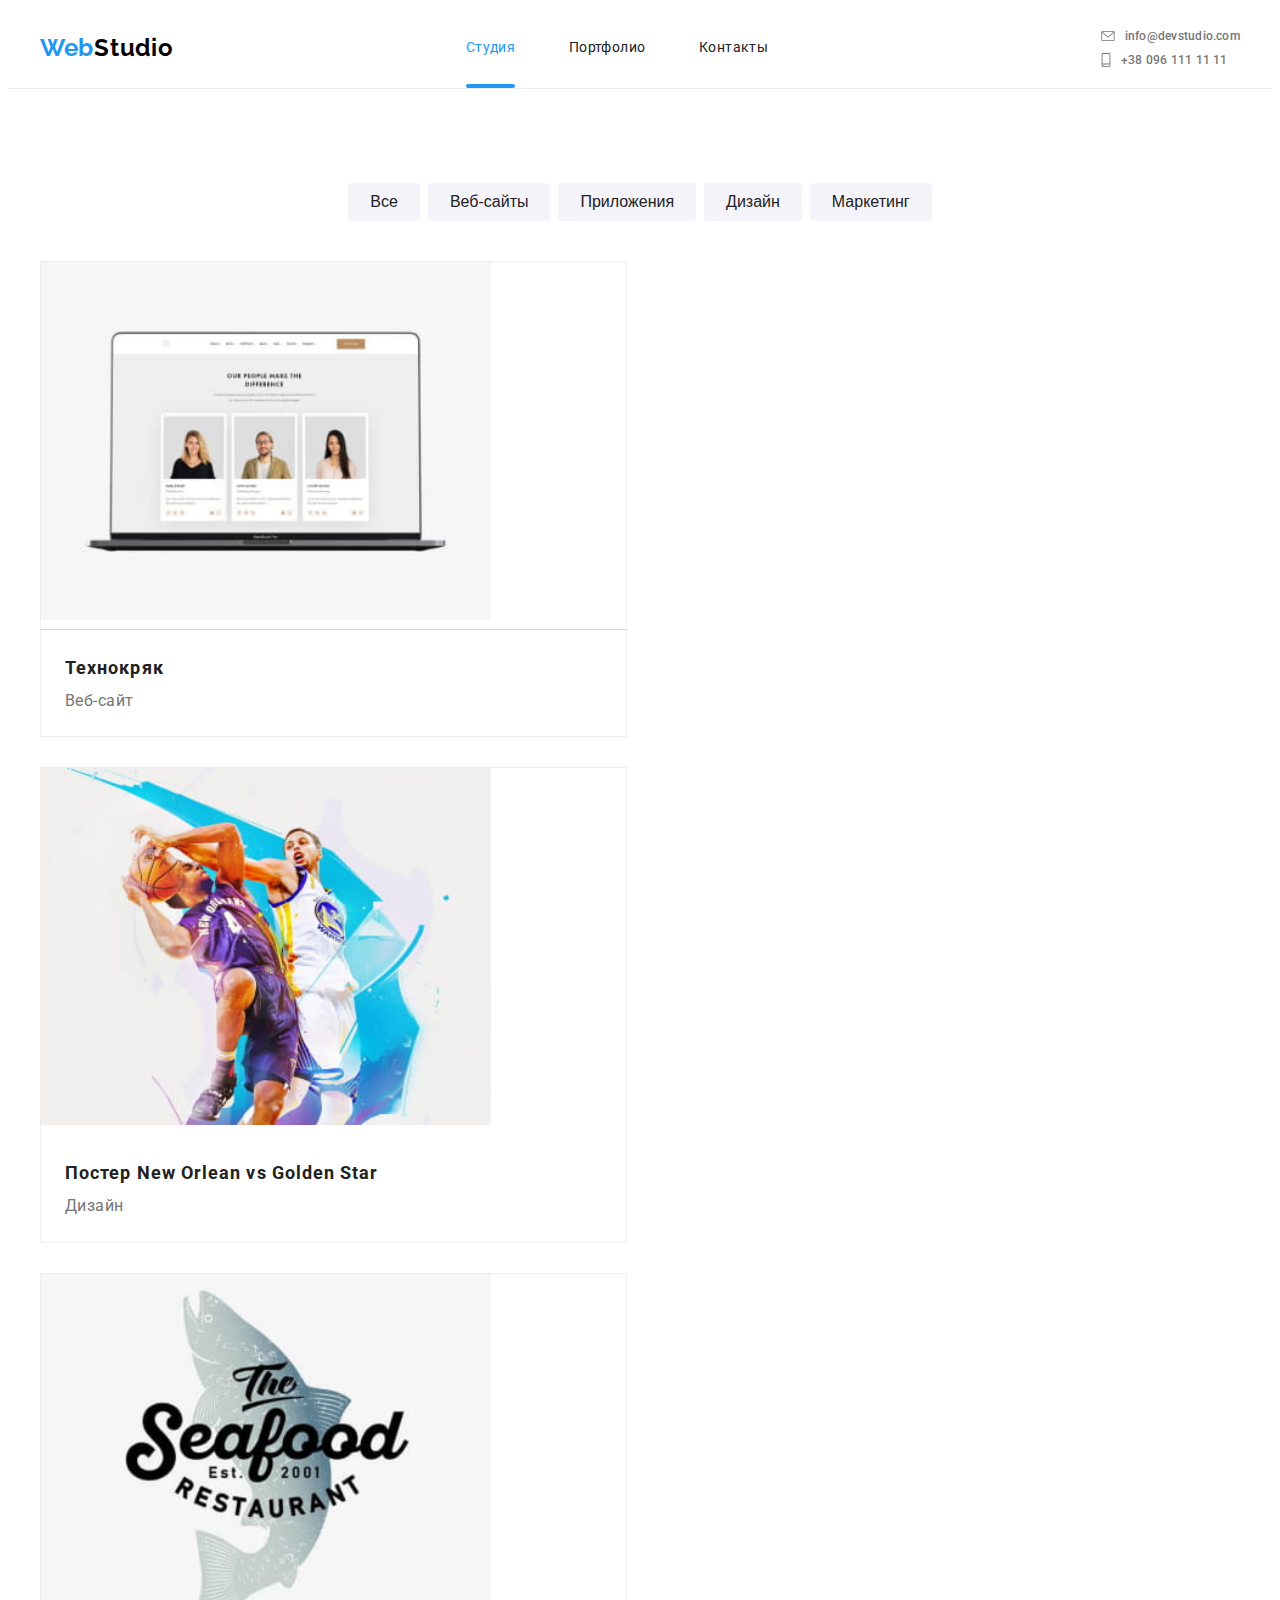
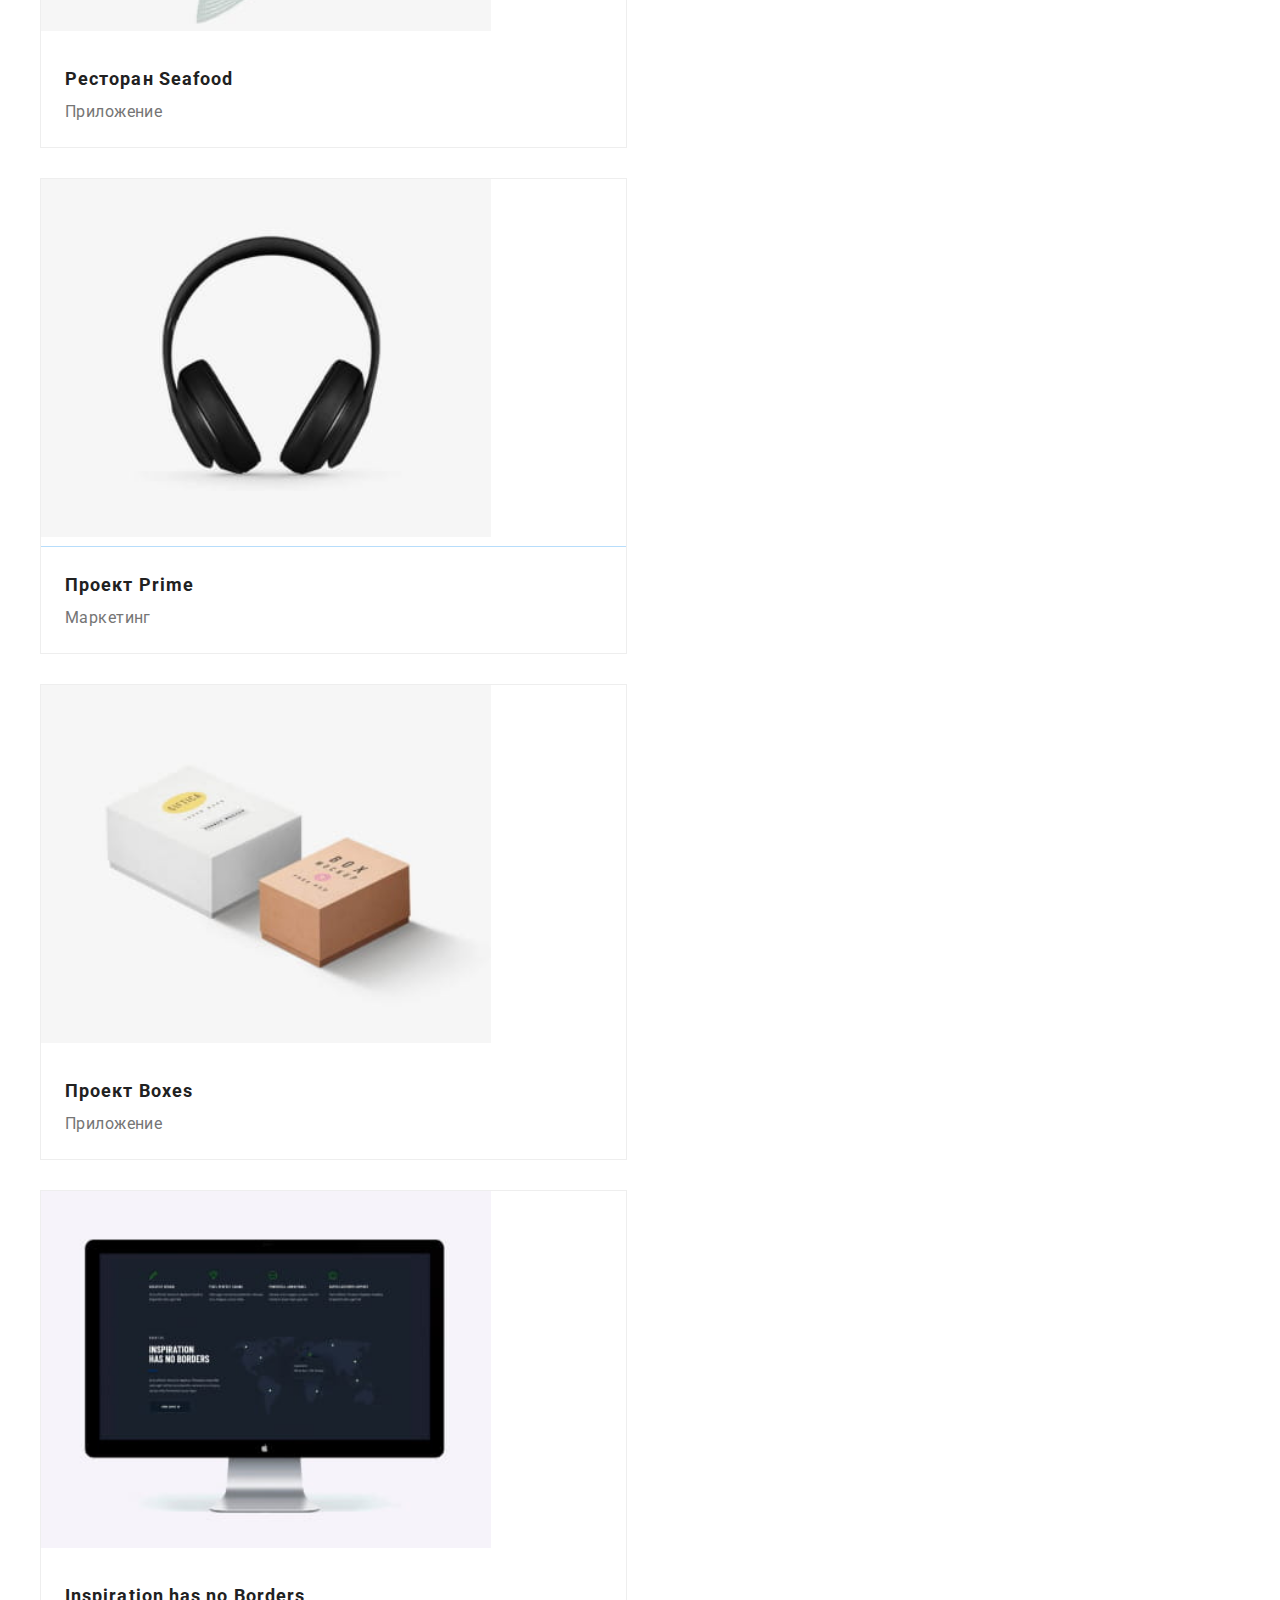
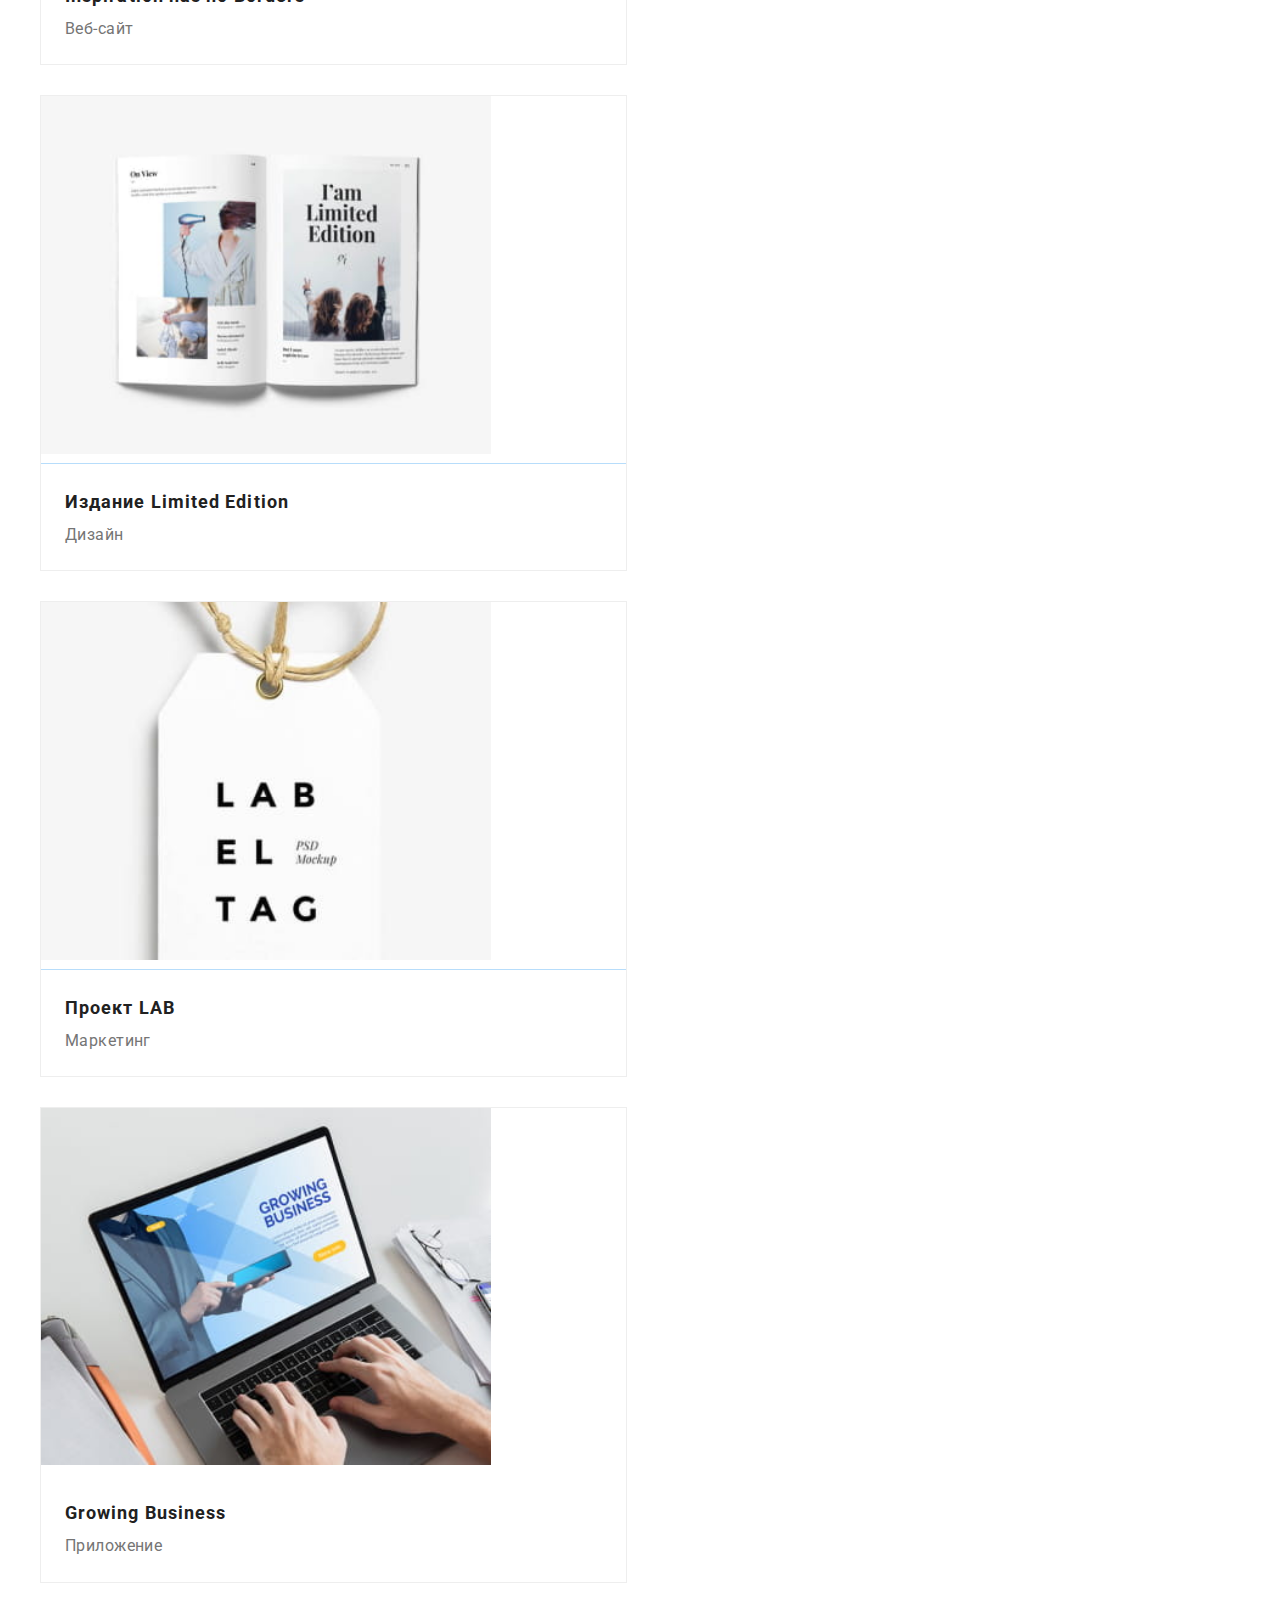
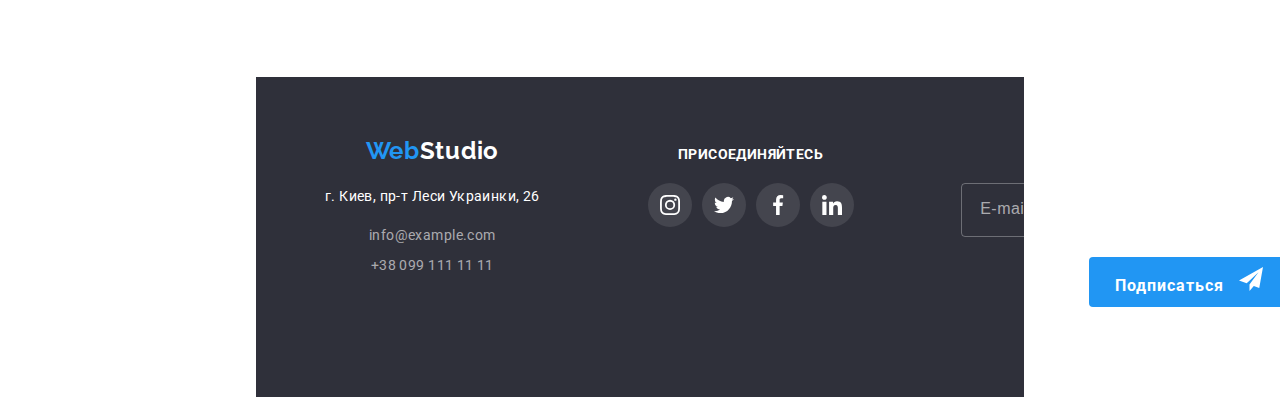
==== commit 449681fc: "tablet-gallery" ====
--- a/portfolio.html
+++ b/portfolio.html
@@ -103,7 +103,7 @@
            </li>
            <li class="gallery__item">
                 <div class="gallery__box">
-               <img src="./images/portfolio/img2.jpg" alt="постер с двумя баскетболистами в прыжке" width="370" height="294">
+               <img src="./images/portfolio/img2.jpg" alt="постер с двумя баскетболистами в прыжке" width="450px">
                <div class="gallery__overlay">
                        <p class="gallery__description">Технокряк это современная площадка распространения коронавируса. Компании используют эту платформу для цифрового
                     шпионажа и атак на защищённые серверa конкурентов.</p>
@@ -116,7 +116,7 @@
            </li>
            <li class="gallery__item">
                 <div class="gallery__box">
-               <img src="./images/portfolio/img3.jpg" alt="логотип ресторана" width="370" height="294">
+               <img src="./images/portfolio/img3.jpg" alt="логотип ресторана" width="450px">
                <div class="gallery__overlay">
                        <p class="gallery__description">Технокряк это современная площадка распространения коронавируса. Компании используют эту платформу для цифрового
                     шпионажа и атак на защищённые серверa конкурентов.</p>
@@ -129,7 +129,7 @@
            </li>
            <li class="gallery__item">
                 <div class="gallery__box">
-               <img src="./images/portfolio/img4.jpg" alt="студийные наушники" width="370" height="294">
+               <img src="./images/portfolio/img4.jpg" alt="студийные наушники" width="450px">
                <div class="gallery__overlay">
                        <p class="gallery__description">Технокряк это современная площадка распространения коронавируса. Компании используют эту платформу для цифрового
                     шпионажа и атак на защищённые серверa конкурентов.</p>
@@ -142,7 +142,7 @@
            </li>
            <li class="gallery__item">
                 <div class="gallery__box">
-               <img src="./images/portfolio/img5.jpg" alt="две коробки - белая и светло-коричневая" width="370" height="294">
+               <img src="./images/portfolio/img5.jpg" alt="две коробки - белая и светло-коричневая" width="450px">
                <div class="gallery__overlay">
                        <p class="gallery__description">Технокряк это современная площадка распространения коронавируса. Компании используют эту платформу для цифрового
                     шпионажа и атак на защищённые серверa конкурентов.</p>
@@ -155,7 +155,7 @@
            </li>
            <li class="gallery__item">
                 <div class="gallery__box">
-               <img src="./images/portfolio/img6.jpg" alt="страничка сайта на экране монитора" width="370" height="294">
+               <img src="./images/portfolio/img6.jpg" alt="страничка сайта на экране монитора" width="450px">
                <div class="gallery__overlay">
                        <p class="gallery__description">Технокряк это современная площадка распространения коронавируса. Компании используют эту платформу для цифрового
                     шпионажа и атак на защищённые серверa конкурентов.</p>
@@ -168,7 +168,7 @@
            </li>
            <li class="gallery__item">
                 <div class="gallery__box">
-               <img src="./images/portfolio/img7.jpg" alt="разворот книги" width="370" height="294">
+               <img src="./images/portfolio/img7.jpg" alt="разворот книги" width="450px">
                <div class="gallery__overlay">
                        <p class="gallery__description">Технокряк это современная площадка распространения коронавируса. Компании используют эту платформу для цифрового
                     шпионажа и атак на защищённые серверa конкурентов.</p>
@@ -181,7 +181,7 @@
            </li>
            <li class="gallery__item">
                 <div class="gallery__box">
-               <img src="./images/portfolio/img8.jpg" alt="бирка на веревке" width="370" height="294">
+               <img src="./images/portfolio/img8.jpg" alt="бирка на веревке" width="450px">
                <div class="gallery__overlay">
                        <p class="gallery__description">Технокряк это современная площадка распространения коронавируса. Компании используют эту платформу для цифрового
                     шпионажа и атак на защищённые серверa конкурентов.</p>
@@ -194,7 +194,7 @@
            </li>
            <li class="gallery__item">
                 <div class="gallery__box">
-               <img src="./images/portfolio/img9.jpg" alt="человек работает за ноутбуком" width="370" height="294">
+               <img src="./images/portfolio/img9.jpg" alt="человек работает за ноутбуком" width="450px">
                <div class="gallery__overlay">
                        <p class="gallery__description">Технокряк это современная площадка распространения коронавируса. Компании используют эту платформу для цифрового
                     шпионажа и атак на защищённые серверa конкурентов.</p>
--- a/css/main.min.css
+++ b/css/main.min.css
@@ -1,2 +1,2 @@
-.visually-hidden{position:absolute !important;clip:rect(1px 1px 1px 1px);clip:rect(1px, 1px, 1px, 1px);padding:0 !important;border:0 !important;height:1px !important;width:1px !important;overflow:hidden}:root{--primary-text-color: #757575;--secondary-color: #212121;--accent-color: #2196f3;--primary-bgc: #ffffff;--secondary-bgc: #f5f4fa;--icons-color: #afb1b8;--time-transition: cubic-bezier(0.4, 0, 0.2, 1)}body{color:var(--primary-text-color);font-family:'Roboto', sans-serif;font-style:normal;font-size:14px;line-height:1.71;letter-spacing:0.03em;background-color:var(--primary-bgc)}.title{margin-bottom:0;margin-top:0}.list{margin-bottom:0;margin-top:0;padding-left:0;list-style:none}.link{text-decoration:none;display:inline-block;transition:color 250ms var(--time-transition)}.link:hover,.link:focus{color:var(--accent-color)}.text{margin-bottom:0;margin-top:0}img{display:inline-block;max-width:100%;height:auto}.header--border{border-bottom:1px solid #ececec}@media screen and (max-width: 767px){.header--border{border:none}}.projects__title,.team__title,.clients__title{margin-bottom:30px;color:var(--secondary-color);font-weight:700;font-size:36px;line-height:1.17;text-align:center;letter-spacing:0.03em}.container{width:100%;height:100%;padding-left:15px;padding-right:15px;margin-left:auto;margin-right:auto}@media screen and (min-width: 480px){.container{width:480px}}@media screen and (min-width: 768px){.container{width:768px}}@media screen and (min-width: 1200px){.container{width:1200px}}.button{width:200px;height:50px;padding-top:10px;padding-bottom:10px;padding-left:0;padding-right:0;border:none;color:var(--primary-bgc);font-family:inherit;font-weight:700;font-size:16px;line-height:1.88;letter-spacing:0.06em;cursor:pointer;background-color:var(--accent-color);border-radius:4px}.gallery__button{padding:6px 22px;color:var(--secondary-color);font-weight:500;font-size:16px;line-height:1.63;background-color:var(--secondary-bgc);border:none;border-radius:4px;transition:color 250ms var(--time-transition),background-color 250ms var(--time-transition),box-shadow 250ms var(--time-transition)}.gallery__button:hover,.gallery__button:focus{color:var(--primary-bgc);background-color:var(--accent-color);box-shadow:0px 3px 1px rgba(0,0,0,0.1),0px 1px 2px rgba(0,0,0,0.08),0px 2px 2px rgba(0,0,0,0.12)}.logo{font-family:'Raleway', sans-serif;font-weight:700;font-size:24px;line-height:1.17;letter-spacing:0.03em}.logo--first-color{color:var(--accent-color)}@media screen and (max-width: 767px){.header__logo{position:absolute;left:15px;top:50%;transform:translateY(-50%);font-size:24px;line-height:1.16}}@media screen and (min-width: 768px){.header__logo{padding-top:26px}}.header__logo--second-color{color:#000000}.footer__logo--second-color{color:var(--primary-bgc)}.footer__logo{display:block;margin-bottom:20px}.header{height:60px}@media screen and (min-width: 768px){.header{height:80px}}@media screen and (max-width: 767px){.header__container{position:relative}}@media screen and (min-width: 768px){.header__container{display:flex;justify-content:space-between}}.header__button{position:absolute;right:15px;top:50%;transform:translateY(-50%);z-index:10;padding:0;background-color:transparent;border:none}@media screen and (min-width: 768px){.header__button{display:none}}.header__close-icon{display:none}.header__button.is-open .header__burger-icon{display:none}.header__button.is-open .header__close-icon{display:block}@media screen and (max-width: 767px){.header__icon{display:none}}@media screen and (min-width: 480px){.header__contacts{display:flex;flex-direction:column-reverse;padding-bottom:64px;background-color:var(--primary-bgc)}}@media screen and (min-width: 768px){.header__contacts{flex-direction:column;justify-content:space-between;padding-top:21px;padding-bottom:21px}}@media screen and (max-width: 767px){.header__contacts--tablet{display:none}}@media screen and (min-width: 768px){.header__contacts--mobile{display:none}}@media screen and (min-width: 480px){.header__link{padding-left:40px;font-weight:500;color:var(--primary-text-color)}}@media screen and (min-width: 768px){.header__link{display:flex;align-items:center}}@media screen and (min-width: 480px){.header__link--mail{font-size:24px;line-height:1.17;letter-spacing:0.02em}}@media screen and (min-width: 768px){.header__link--mail{font-size:12px;line-height:1.17;letter-spacing:0.02em}}@media screen and (min-width: 480px){.header__link--phone{margin-bottom:32px;font-size:34px;line-height:1.18;letter-spacing:0.02em;color:var(--accent-color)}}@media screen and (min-width: 768px){.header__link--phone{margin-bottom:0;font-size:12px;line-height:1.17;letter-spacing:0.02em;color:var(--primary-text-color)}}.header__mail-icon{margin-right:10px;fill:currentColor}@media screen and (min-width: 768px){.header__mail-icon{width:14px;height:10px}}.header__phone-icon{margin-right:10px;fill:currentColor}@media screen and (min-width: 768px){.header__phone-icon{width:10px;height:14px}}.header__icon-menu:hover,.header__icon-menu:focus{fill:var(--accent-color)}.header__socals-box{padding-left:40px;padding-right:15px;padding-bottom:48px;background-color:var(--primary-bgc)}@media screen and (min-width: 768px){.header__socals-box{display:none}}.header__socals-link{display:inline-block;color:var(--accent-color);font-weight:500;font-size:18px;line-height:1.22;letter-spacing:0.02em}.header__socals-link:not(:last-child){margin-right:20px}@media screen and (max-width: 767px){.header__pagination{display:none;width:100%;height:100%;padding-left:15px;padding-right:15px;margin-left:auto;margin-right:auto;position:fixed;top:0;bottom:0;left:0;right:0;overflow-y:scroll;background-color:var(--primary-bgc)}}.pagination.is-open{display:block}@media screen and (max-width: 767px){.pagination__list{display:block;padding-top:60px;padding-left:40px;padding-right:15px;padding-bottom:302px;font-style:normal;font-weight:500;font-size:40px;line-height:1.18;letter-spacing:0.02em;background-color:var(--primary-bgc)}}@media screen and (max-width: 767px){.pagination__item:not(:last-child){margin-bottom:32px}}@media screen and (min-width: 768px){.pagination__item{display:inline-block;position:relative}.pagination__item:not(:last-child){margin-right:50px}}.pagination__link{color:var(--secondary-color);padding-top:28px;padding-bottom:28px}.pagination__link--current{color:var(--accent-color)}@media screen and (min-width: 768px){.pagination__link--current::after{content:'';position:absolute;bottom:0;left:0;width:100%;height:4px;background-color:var(--accent-color);border-radius:2px}}.hero{max-height:400px;max-width:1600px;margin-left:auto;margin-right:auto;padding-top:118px;padding-bottom:118px;background-color:#c4c4c4;background-image:linear-gradient(to right, rgba(47,48,58,0.4), rgba(47,48,58,0.4)),url(../images/hero.jpg);background-repeat:no-repeat;background-position:center}@media screen and (min-width: 480px){.hero{width:480px}}@media screen and (min-width: 768px){.hero{width:768px}}.hero__title{margin-top:0;margin-bottom:30px;color:var(--primary-bgc);font-weight:900;font-size:26px;line-height:1.62;text-align:center;letter-spacing:0.06em;text-transform:uppercase}@media screen and (min-width: 480px){.hero__button{margin-left:125px}}@media screen and (min-width: 768px){.hero__button{margin-left:269px}}@media screen and (min-width: 480px){.backdrop{position:fixed;top:0;left:0;width:100%;height:100%;z-index:30;overflow-y:scroll;padding-top:93px;padding-left:15px;padding-right:15px;padding-bottom:94px;background-color:rgba(0,0,0,0.2);opacity:1;transition:opacity 250ms var(--time-transition)}}@media screen and (min-width: 768px){.backdrop{padding-top:208px;padding-bottom:207px;padding-left:159px;padding-right:159px}}.is-hidden{opacity:0;pointer-events:none}.is-hidden .modal{transform:translate(-50%, -50%) scale(0)}.modal{position:relative;z-index:15;background-color:var(--primary-bgc);box-shadow:0px 1px 3px rgba(0,0,0,0.12),0px 1px 1px rgba(0,0,0,0.14),0px 2px 1px rgba(0,0,0,0.2);border-radius:4px}.modal__close-btn{position:absolute;top:8px;right:8px;z-index:800;width:30px;height:30px;right:8px;top:8px;cursor:pointer;background-color:transparent;box-sizing:border-box;border:1px solid rgba(0,0,0,0.1);border-radius:50%;transition:outline 250ms var(--time-transition),color 250ms var(--time-transition)}.modal__close-btn:focus,.modal__close-btn:hover{color:var(--accent-color);outline:transparent}.modal__close-icon{fill:currentColor;position:absolute;top:50%;left:50%;transform:translate(-50%, -50%)}.modal__text{margin:0;padding-top:40px;padding-left:40px;padding-right:40px;margin-bottom:12px;color:var(--secondary-color);font-weight:700;font-size:20px;line-height:1.5;text-align:center;letter-spacing:0.03em}.modal__form{padding-left:40px;padding-right:40px}.modal__box{display:flex;flex-direction:column;margin-bottom:10px;color:var(--primary-text-color);font-weight:400;font-size:12px;line-height:1.16;letter-spacing:0.01em}.modal__box:hover,.modal__box:focus{color:var(--accent-color);transition:color 250ms var(--time-transition)}.modal__label{position:relative;margin-top:4px}.modal__input{width:100%;padding-left:30px;height:40px;margin:0;background-color:transparent;border:1px solid rgba(33,33,33,0.2);border-radius:4px;transition:outline 250ms var(--time-transition),border 250ms var(--time-transition)}.modal__input:focus{outline:transparent;border:1px solid var(--accent-color)}.modal__input:focus+.modal__icon{fill:var(--accent-color)}.modal__input::placeholder{font-weight:400;font-size:12px;line-height:1.16;letter-spacing:0.01em;color:rgba(117,117,117,0.5)}.modal__icon{position:absolute;top:50%;left:15px;transform:translateY(-50%);fill:#000;transition:fill 250ms var(--time-transition)}textarea.modal__input{resize:none;height:120px;padding-top:12px;padding-bottom:12px;padding-left:16px;padding-right:16px}.modal__checkbox{display:flex;align-items:center;justify-content:center}.modal__checkbox-input{-webkit-appearance:none;-moz-appearance:none;appearance:none}.modal__checkbox-input:focus+.modal__checkbox-icon{outline:3px solid var(--accent-color)}.modal__checkbox-input:checked+.modal__checkbox-icon{background-color:var(--accent-color);fill:var(--primary-bgc);border:transparent}.modal__checkbox-icon{margin-right:4px;fill:transparent;background-color:transparent;border-radius:2px;border:2px solid #000;transition:background-color 250ms var(--time-transition),fill 250ms var(--time-transition),border 250ms var(--time-transition)}.modal__link{font-size:12px;line-height:1.17;color:var(--accent-color)}.modal__checkbox-text{font-size:12px;line-height:1.17}.modal__submit-button{margin-top:30px;margin-left:85px;margin-right:85px;margin-bottom:40px}.features{padding-top:60px;margin-bottom:60px}@media screen and (min-width: 768px){.features__list{display:flex;flex-wrap:wrap;margin-top:-30px;margin-left:-30px}}@media screen and (min-width: 768px){.features__item{flex-basis:calc(( 100% - 30px * 3) /2);height:251px;margin-top:30px;margin-left:30px}}.features__icon-box{background-color:#f5f4fa;border-radius:4px}@media screen and (min-width: 480px){.features__icon-box{padding-top:25px;padding-bottom:25px;padding-left:190px;padding-right:190px;margin-bottom:30px}}@media screen and (min-width: 768px){.features__icon-box{padding-left:142px;padding-right:142px}}.features__title{margin-bottom:10px;color:var(--secondary-color);font-weight:700;font-size:14px;line-height:1.14;letter-spacing:0.03em;text-transform:uppercase}.projects{display:none;padding-top:94px;padding-bottom:94px}.projects__item{position:relative;width:calc((100% - 2 * 30px) / 3)}.projects__item:not(:last-child){margin-right:30px}.projects__text{position:absolute;top:100%;transform:translateY(-100%);width:370px;height:70px;display:flex;align-items:center;justify-content:center;color:var(--primary-bgc);font-size:14px;font-weight:700;line-height:1.14;letter-spacing:0.03em;text-transform:uppercase;background-color:rgba(47,48,58,0.8)}.team{padding-bottom:60px;padding-top:60px;font-weight:400;font-size:16px;line-height:1.19;text-align:center;background-color:var(--secondary-bgc)}@media screen and (min-width: 768px){.team__list{display:flex;flex-wrap:wrap;margin-top:-30px;margin-left:-30px}}.team__item{padding-bottom:24px;background-color:var(--primary-bgc);box-shadow:0px 1px 3px rgba(0,0,0,0.12),0px 1px 1px rgba(0,0,0,0.14),0px 2px 1px rgba(0,0,0,0.2);border-radius:0px 0px 4px 4px}@media screen and (max-width: 767px){.team__item:not(:last-child){margin-bottom:30px}}@media screen and (min-width: 768px){.team__item{width:calc((100% - 2 * 30px) / 2);margin-top:30px;margin-left:30px}}.team__box{padding-top:30px;padding-bottom:16px;padding-left:auto;padding-right:auto}.team__item-title{color:var(--secondary-color);font-weight:500;font-size:16px;line-height:1.19;letter-spacing:0.03em;margin-bottom:10px}.socals__list{display:flex;justify-content:center}.socals__link{color:var(--icons-color);background-color:var(--primary-bgc);border-radius:50%;transition:background-color 250ms var(--time-transition),color 250ms var(--time-transition)}.socals__item{display:flex;align-items:center;width:44px;height:44px}.socals__item:not(:last-child){margin-right:10px}.socals__icon{fill:var(--icons-color)}.footer__socal-link{display:flex;justify-content:center;align-items:center;width:44px;height:44px;background-color:rgba(255,255,255,0.1);border-radius:50%}.footer__socal-item:not(:last-child){margin-right:10px}.footer__socal-icon{fill:var(--primary-bgc)}.clients{padding-top:60px;padding-bottom:60px}.clients__list{display:flex;flex-wrap:wrap;margin-top:-30px;margin-left:-30px}.clients__item{display:flex;justify-content:center;align-items:center;width:calc((100% - 30px * 2) / 2);height:92px;margin-top:30px;margin-left:30px;border:1px solid var(--icons-color);border-radius:4px;transition:border 250ms var(--time-transition),color 250ms var(--time-transition)}.clients__item:hover,.clients__item:focus{border:1px solid var(--accent-color)}.clients__link{color:var(--icons-color)}.clients__icon{fill:currentColor}.adress{font-style:normal;font-weight:400;font-size:14px;line-height:1.71}.adress__map-item{margin-bottom:15px}.adress__mail-item{margin-bottom:6px}.adress__map-link{color:var(--primary-bgc)}.adress__mail-link,.adress__phone-link{color:rgba(255,255,255,0.6)}.footer__input{height:50px;width:450px;margin:0;background-color:transparent;border:1px solid rgba(255,255,255,0.3);border-radius:4px;margin-bottom:20px}.footer__input::placeholder{padding-left:16px;font-size:16px;line-height:1.25;letter-spacing:0.03em;color:rgba(255,255,255,0.6)}.footer__submit-button{margin-left:12px;display:inline-flex;justify-content:center;align-items:center}.footer__send-icon{margin-left:10px;fill:var(--primary-bgc)}.footer{padding-top:60px;padding-bottom:60px;margin-left:auto;margin-right:auto;background-color:#2f303a}@media screen and (min-width: 480px){.footer{width:480px}}@media screen and (min-width: 768px){.footer{width:768px}}.footer__container{align-items:baseline}@media screen and (min-width: 768px){.footer__container{display:flex;flex-wrap:wrap;justify-content:space-around}}.left{text-align:center;padding-bottom:60px}.middle{text-align:center;padding-bottom:60px}.footer__appeal{margin-bottom:20px;color:var(--primary-bgc);font-weight:700;font-size:14px;line-height:1.14;letter-spacing:0.03em;text-transform:uppercase}.right{text-align:center}@media screen and (min-width: 768px){.footer__submit-button{display:block;margin-left:auto;margin-right:auto}}.gallery{padding-top:94px;font-size:16px;line-height:1.88}.buttons__list{display:flex;flex-wrap:wrap;justify-content:flex-start;margin-bottom:40px}.buttons__item:not(:last-child){margin-right:8px}.buttons__item:nth-child(-n+3){margin-bottom:10px}.gallery__list{display:flex;flex-wrap:wrap;padding-bottom:94px;margin-top:-30px;margin-left:-30px}.gallery__item{width:100%;margin-top:30px;margin-left:30px;border:1px solid #eeeeee;transition:box-shadow 250ms var(--time-transition)}.gallery__item:hover,.gallery__item:focus{box-shadow:0px 1px 1px rgba(0,0,0,0.12),0px 4px 4px rgba(0,0,0,0.06),1px 4px 6px rgba(0,0,0,0.16)}.gallery__item:hover .gallery__overlay,.gallery__item:focus .gallery__overlay{transform:translateY(0)}.gallery__name{padding-top:20px;padding-bottom:20px;padding-left:24px;padding-right:24px}.gallery__title{color:var(--secondary-color);font-weight:700;font-size:18px;line-height:2;letter-spacing:0.06em}.gallery__box{position:relative;overflow:hidden}.gallery__overlay{position:absolute;bottom:0;width:100%;height:100%;color:var(--primary-bgc);font-size:18px;line-height:1.56;background-color:rgba(33,150,243,0.9);transform:translateY(100%);transition:transform 250ms var(--time-transition)}.gallery__description{margin:0;padding-left:24px;padding-right:24px;padding-top:63px;padding-bottom:63px}
+.visually-hidden{position:absolute !important;clip:rect(1px 1px 1px 1px);clip:rect(1px, 1px, 1px, 1px);padding:0 !important;border:0 !important;height:1px !important;width:1px !important;overflow:hidden}:root{--primary-text-color: #757575;--secondary-color: #212121;--accent-color: #2196f3;--primary-bgc: #ffffff;--secondary-bgc: #f5f4fa;--icons-color: #afb1b8;--time-transition: cubic-bezier(0.4, 0, 0.2, 1)}body{color:var(--primary-text-color);font-family:'Roboto', sans-serif;font-style:normal;font-size:14px;line-height:1.71;letter-spacing:0.03em;background-color:var(--primary-bgc)}.title{margin-bottom:0;margin-top:0}.list{margin-bottom:0;margin-top:0;padding-left:0;list-style:none}.link{text-decoration:none;display:inline-block;transition:color 250ms var(--time-transition)}.link:hover,.link:focus{color:var(--accent-color)}.text{margin-bottom:0;margin-top:0}img{display:inline-block;max-width:100%;height:auto}.header--border{border-bottom:1px solid #ececec}@media screen and (max-width: 767px){.header--border{border:none}}.projects__title,.team__title,.clients__title{margin-bottom:30px;color:var(--secondary-color);font-weight:700;font-size:36px;line-height:1.17;text-align:center;letter-spacing:0.03em}.container{width:100%;height:100%;padding-left:15px;padding-right:15px;margin-left:auto;margin-right:auto}@media screen and (min-width: 480px){.container{width:480px}}@media screen and (min-width: 768px){.container{width:768px}}@media screen and (min-width: 1200px){.container{width:1200px}}.button{width:200px;height:50px;padding-top:10px;padding-bottom:10px;padding-left:0;padding-right:0;border:none;color:var(--primary-bgc);font-family:inherit;font-weight:700;font-size:16px;line-height:1.88;letter-spacing:0.06em;cursor:pointer;background-color:var(--accent-color);border-radius:4px}.gallery__button{padding:6px 22px;color:var(--secondary-color);font-weight:500;font-size:16px;line-height:1.63;background-color:var(--secondary-bgc);border:none;border-radius:4px;transition:color 250ms var(--time-transition),background-color 250ms var(--time-transition),box-shadow 250ms var(--time-transition)}.gallery__button:hover,.gallery__button:focus{color:var(--primary-bgc);background-color:var(--accent-color);box-shadow:0px 3px 1px rgba(0,0,0,0.1),0px 1px 2px rgba(0,0,0,0.08),0px 2px 2px rgba(0,0,0,0.12)}.logo{font-family:'Raleway', sans-serif;font-weight:700;font-size:24px;line-height:1.17;letter-spacing:0.03em}.logo--first-color{color:var(--accent-color)}@media screen and (max-width: 767px){.header__logo{position:absolute;left:15px;top:50%;transform:translateY(-50%);font-size:24px;line-height:1.16}}@media screen and (min-width: 768px){.header__logo{padding-top:26px}}.header__logo--second-color{color:#000000}.footer__logo--second-color{color:var(--primary-bgc)}.footer__logo{display:block;margin-bottom:20px}.header{height:60px}@media screen and (min-width: 768px){.header{height:80px}}@media screen and (max-width: 767px){.header__container{position:relative}}@media screen and (min-width: 768px){.header__container{display:flex;justify-content:space-between}}.header__button{position:absolute;right:15px;top:50%;transform:translateY(-50%);z-index:10;padding:0;background-color:transparent;border:none}@media screen and (min-width: 768px){.header__button{display:none}}.header__close-icon{display:none}.header__button.is-open .header__burger-icon{display:none}.header__button.is-open .header__close-icon{display:block}@media screen and (max-width: 767px){.header__icon{display:none}}@media screen and (min-width: 480px){.header__contacts{display:flex;flex-direction:column-reverse;padding-bottom:64px;background-color:var(--primary-bgc)}}@media screen and (min-width: 768px){.header__contacts{flex-direction:column;justify-content:space-between;padding-top:21px;padding-bottom:21px}}@media screen and (max-width: 767px){.header__contacts--tablet{display:none}}@media screen and (min-width: 768px){.header__contacts--mobile{display:none}}@media screen and (min-width: 480px){.header__link{padding-left:40px;font-weight:500;color:var(--primary-text-color)}}@media screen and (min-width: 768px){.header__link{display:flex;align-items:center}}@media screen and (min-width: 480px){.header__link--mail{font-size:24px;line-height:1.17;letter-spacing:0.02em}}@media screen and (min-width: 768px){.header__link--mail{font-size:12px;line-height:1.17;letter-spacing:0.02em}}@media screen and (min-width: 480px){.header__link--phone{margin-bottom:32px;font-size:34px;line-height:1.18;letter-spacing:0.02em;color:var(--accent-color)}}@media screen and (min-width: 768px){.header__link--phone{margin-bottom:0;font-size:12px;line-height:1.17;letter-spacing:0.02em;color:var(--primary-text-color)}}.header__mail-icon{margin-right:10px;fill:currentColor}@media screen and (min-width: 768px){.header__mail-icon{width:14px;height:10px}}.header__phone-icon{margin-right:10px;fill:currentColor}@media screen and (min-width: 768px){.header__phone-icon{width:10px;height:14px}}.header__icon-menu:hover,.header__icon-menu:focus{fill:var(--accent-color)}.header__socals-box{padding-left:40px;padding-right:15px;padding-bottom:48px;background-color:var(--primary-bgc)}@media screen and (min-width: 768px){.header__socals-box{display:none}}.header__socals-link{display:inline-block;color:var(--accent-color);font-weight:500;font-size:18px;line-height:1.22;letter-spacing:0.02em}.header__socals-link:not(:last-child){margin-right:20px}@media screen and (max-width: 767px){.header__pagination{display:none;width:100%;height:100%;padding-left:15px;padding-right:15px;margin-left:auto;margin-right:auto;position:fixed;top:0;bottom:0;left:0;right:0;overflow-y:scroll;background-color:var(--primary-bgc)}}.pagination.is-open{display:block}@media screen and (max-width: 767px){.pagination__list{display:block;padding-top:60px;padding-left:40px;padding-right:15px;padding-bottom:302px;font-style:normal;font-weight:500;font-size:40px;line-height:1.18;letter-spacing:0.02em;background-color:var(--primary-bgc)}}@media screen and (max-width: 767px){.pagination__item:not(:last-child){margin-bottom:32px}}@media screen and (min-width: 768px){.pagination__item{display:inline-block;position:relative}.pagination__item:not(:last-child){margin-right:50px}}.pagination__link{color:var(--secondary-color);padding-top:28px;padding-bottom:28px}.pagination__link--current{color:var(--accent-color)}@media screen and (min-width: 768px){.pagination__link--current::after{content:'';position:absolute;bottom:0;left:0;width:100%;height:4px;background-color:var(--accent-color);border-radius:2px}}.hero{max-height:400px;max-width:1600px;margin-left:auto;margin-right:auto;padding-top:118px;padding-bottom:118px;background-color:#c4c4c4;background-image:linear-gradient(to right, rgba(47,48,58,0.4), rgba(47,48,58,0.4)),url(../images/hero.jpg);background-repeat:no-repeat;background-position:center}@media screen and (min-width: 480px){.hero{width:480px}}@media screen and (min-width: 768px){.hero{width:768px}}.hero__title{margin-top:0;margin-bottom:30px;color:var(--primary-bgc);font-weight:900;font-size:26px;line-height:1.62;text-align:center;letter-spacing:0.06em;text-transform:uppercase}@media screen and (min-width: 480px){.hero__button{margin-left:125px}}@media screen and (min-width: 768px){.hero__button{margin-left:269px}}@media screen and (min-width: 480px){.backdrop{position:fixed;top:0;left:0;width:100%;height:100%;z-index:30;overflow-y:scroll;padding-top:93px;padding-left:15px;padding-right:15px;padding-bottom:94px;background-color:rgba(0,0,0,0.2);opacity:1;transition:opacity 250ms var(--time-transition)}}@media screen and (min-width: 768px){.backdrop{padding-top:208px;padding-bottom:207px;padding-left:159px;padding-right:159px}}.is-hidden{opacity:0;pointer-events:none}.is-hidden .modal{transform:translate(-50%, -50%) scale(0)}.modal{position:relative;z-index:15;background-color:var(--primary-bgc);box-shadow:0px 1px 3px rgba(0,0,0,0.12),0px 1px 1px rgba(0,0,0,0.14),0px 2px 1px rgba(0,0,0,0.2);border-radius:4px}.modal__close-btn{position:absolute;top:8px;right:8px;z-index:800;width:30px;height:30px;right:8px;top:8px;cursor:pointer;background-color:transparent;box-sizing:border-box;border:1px solid rgba(0,0,0,0.1);border-radius:50%;transition:outline 250ms var(--time-transition),color 250ms var(--time-transition)}.modal__close-btn:focus,.modal__close-btn:hover{color:var(--accent-color);outline:transparent}.modal__close-icon{fill:currentColor;position:absolute;top:50%;left:50%;transform:translate(-50%, -50%)}.modal__text{margin:0;padding-top:40px;padding-left:40px;padding-right:40px;margin-bottom:12px;color:var(--secondary-color);font-weight:700;font-size:20px;line-height:1.5;text-align:center;letter-spacing:0.03em}.modal__form{padding-left:40px;padding-right:40px}.modal__box{display:flex;flex-direction:column;margin-bottom:10px;color:var(--primary-text-color);font-weight:400;font-size:12px;line-height:1.16;letter-spacing:0.01em}.modal__box:hover,.modal__box:focus{color:var(--accent-color);transition:color 250ms var(--time-transition)}.modal__label{position:relative;margin-top:4px}.modal__input{width:100%;padding-left:30px;height:40px;margin:0;background-color:transparent;border:1px solid rgba(33,33,33,0.2);border-radius:4px;transition:outline 250ms var(--time-transition),border 250ms var(--time-transition)}.modal__input:focus{outline:transparent;border:1px solid var(--accent-color)}.modal__input:focus+.modal__icon{fill:var(--accent-color)}.modal__input::placeholder{font-weight:400;font-size:12px;line-height:1.16;letter-spacing:0.01em;color:rgba(117,117,117,0.5)}.modal__icon{position:absolute;top:50%;left:15px;transform:translateY(-50%);fill:#000;transition:fill 250ms var(--time-transition)}textarea.modal__input{resize:none;height:120px;padding-top:12px;padding-bottom:12px;padding-left:16px;padding-right:16px}.modal__checkbox{display:flex;align-items:center;justify-content:center}.modal__checkbox-input{-webkit-appearance:none;-moz-appearance:none;appearance:none}.modal__checkbox-input:focus+.modal__checkbox-icon{outline:3px solid var(--accent-color)}.modal__checkbox-input:checked+.modal__checkbox-icon{background-color:var(--accent-color);fill:var(--primary-bgc);border:transparent}.modal__checkbox-icon{margin-right:4px;fill:transparent;background-color:transparent;border-radius:2px;border:2px solid #000;transition:background-color 250ms var(--time-transition),fill 250ms var(--time-transition),border 250ms var(--time-transition)}.modal__link{font-size:12px;line-height:1.17;color:var(--accent-color)}.modal__checkbox-text{font-size:12px;line-height:1.17}.modal__submit-button{margin-top:30px;margin-left:85px;margin-right:85px;margin-bottom:40px}.features{padding-top:60px;margin-bottom:60px}@media screen and (min-width: 768px){.features__list{display:flex;flex-wrap:wrap;margin-top:-30px;margin-left:-30px}}@media screen and (min-width: 768px){.features__item{flex-basis:calc(( 100% - 30px * 3) /2);height:251px;margin-top:30px;margin-left:30px}}.features__icon-box{background-color:#f5f4fa;border-radius:4px}@media screen and (min-width: 480px){.features__icon-box{padding-top:25px;padding-bottom:25px;padding-left:190px;padding-right:190px;margin-bottom:30px}}@media screen and (min-width: 768px){.features__icon-box{padding-left:142px;padding-right:142px}}.features__title{margin-bottom:10px;color:var(--secondary-color);font-weight:700;font-size:14px;line-height:1.14;letter-spacing:0.03em;text-transform:uppercase}.projects{display:none;padding-top:94px;padding-bottom:94px}.projects__item{position:relative;width:calc((100% - 2 * 30px) / 3)}.projects__item:not(:last-child){margin-right:30px}.projects__text{position:absolute;top:100%;transform:translateY(-100%);width:370px;height:70px;display:flex;align-items:center;justify-content:center;color:var(--primary-bgc);font-size:14px;font-weight:700;line-height:1.14;letter-spacing:0.03em;text-transform:uppercase;background-color:rgba(47,48,58,0.8)}.team{padding-bottom:60px;padding-top:60px;font-weight:400;font-size:16px;line-height:1.19;text-align:center;background-color:var(--secondary-bgc)}@media screen and (min-width: 768px){.team__list{display:flex;flex-wrap:wrap;margin-top:-30px;margin-left:-30px}}.team__item{padding-bottom:24px;background-color:var(--primary-bgc);box-shadow:0px 1px 3px rgba(0,0,0,0.12),0px 1px 1px rgba(0,0,0,0.14),0px 2px 1px rgba(0,0,0,0.2);border-radius:0px 0px 4px 4px}@media screen and (max-width: 767px){.team__item:not(:last-child){margin-bottom:30px}}@media screen and (min-width: 768px){.team__item{width:calc((100% - 2 * 30px) / 2);margin-top:30px;margin-left:30px}}.team__box{padding-top:30px;padding-bottom:16px;padding-left:auto;padding-right:auto}.team__item-title{color:var(--secondary-color);font-weight:500;font-size:16px;line-height:1.19;letter-spacing:0.03em;margin-bottom:10px}.socals__list{display:flex;justify-content:center}.socals__link{color:var(--icons-color);background-color:var(--primary-bgc);border-radius:50%;transition:background-color 250ms var(--time-transition),color 250ms var(--time-transition)}.socals__item{display:flex;align-items:center;width:44px;height:44px}.socals__item:not(:last-child){margin-right:10px}.socals__icon{fill:var(--icons-color)}.footer__socal-link{display:flex;justify-content:center;align-items:center;width:44px;height:44px;background-color:rgba(255,255,255,0.1);border-radius:50%}.footer__socal-item:not(:last-child){margin-right:10px}.footer__socal-icon{fill:var(--primary-bgc)}.clients{padding-top:60px;padding-bottom:60px}.clients__list{display:flex;flex-wrap:wrap;margin-top:-30px;margin-left:-30px}.clients__item{display:flex;justify-content:center;align-items:center;width:calc((100% - 30px * 2) / 2);height:92px;margin-top:30px;margin-left:30px;border:1px solid var(--icons-color);border-radius:4px;transition:border 250ms var(--time-transition),color 250ms var(--time-transition)}.clients__item:hover,.clients__item:focus{border:1px solid var(--accent-color)}.clients__link{color:var(--icons-color)}.clients__icon{fill:currentColor}.adress{font-style:normal;font-weight:400;font-size:14px;line-height:1.71}.adress__map-item{margin-bottom:15px}.adress__mail-item{margin-bottom:6px}.adress__map-link{color:var(--primary-bgc)}.adress__mail-link,.adress__phone-link{color:rgba(255,255,255,0.6)}.footer__input{height:50px;width:450px;margin:0;background-color:transparent;border:1px solid rgba(255,255,255,0.3);border-radius:4px;margin-bottom:20px}.footer__input::placeholder{padding-left:16px;font-size:16px;line-height:1.25;letter-spacing:0.03em;color:rgba(255,255,255,0.6)}.footer__submit-button{margin-left:12px;display:inline-flex;justify-content:center;align-items:center}.footer__send-icon{margin-left:10px;fill:var(--primary-bgc)}.footer{padding-top:60px;padding-bottom:60px;margin-left:auto;margin-right:auto;background-color:#2f303a}@media screen and (min-width: 480px){.footer{width:480px}}@media screen and (min-width: 768px){.footer{width:768px}}.footer__container{align-items:baseline}@media screen and (min-width: 768px){.footer__container{display:flex;flex-wrap:wrap;justify-content:space-around}}.left{text-align:center;padding-bottom:60px}.middle{text-align:center;padding-bottom:60px}.footer__appeal{margin-bottom:20px;color:var(--primary-bgc);font-weight:700;font-size:14px;line-height:1.14;letter-spacing:0.03em;text-transform:uppercase}.right{text-align:center}@media screen and (min-width: 768px){.footer__submit-button{display:block;margin-left:auto;margin-right:auto}}.gallery{padding-top:94px;font-size:16px;line-height:1.88}.buttons__list{display:flex;flex-wrap:wrap;justify-content:flex-start;margin-bottom:40px}@media screen and (min-width: 768px){.buttons__list{justify-content:center;margin-bottom:30px}}.buttons__item:not(:last-child){margin-right:8px}.buttons__item:nth-child(-n+3){margin-bottom:10px}.gallery__list{display:flex;flex-wrap:wrap;padding-bottom:94px;margin-top:-30px;margin-left:-30px}@media screen and (min-width: 768px){.gallery__list{margin-top:-30px;margin-left:-30px}}.gallery__item{border:1px solid #eeeeee;transition:box-shadow 250ms var(--time-transition)}@media screen and (min-width: 480px){.gallery__item{width:100%;margin-top:30px;margin-left:30px}}@media screen and (min-width: 768px){.gallery__item{width:calc((100% - 2 * 30px) / 2);margin-top:30px;margin-left:30px}}.gallery__item:hover,.gallery__item:focus{box-shadow:0px 1px 1px rgba(0,0,0,0.12),0px 4px 4px rgba(0,0,0,0.06),1px 4px 6px rgba(0,0,0,0.16)}.gallery__item:hover .gallery__overlay,.gallery__item:focus .gallery__overlay{transform:translateY(0)}.gallery__name{padding-top:20px;padding-bottom:20px;padding-left:24px;padding-right:24px}.gallery__title{color:var(--secondary-color);font-weight:700;font-size:18px;line-height:2;letter-spacing:0.06em}.gallery__box{position:relative;overflow:hidden}.gallery__overlay{position:absolute;bottom:0;width:100%;height:100%;color:var(--primary-bgc);font-size:18px;line-height:1.56;background-color:rgba(33,150,243,0.9);transform:translateY(100%);transition:transform 250ms var(--time-transition)}.gallery__description{margin:0;padding-left:24px;padding-right:24px;padding-top:63px;padding-bottom:63px}
 /*# sourceMappingURL=main.min.css.map */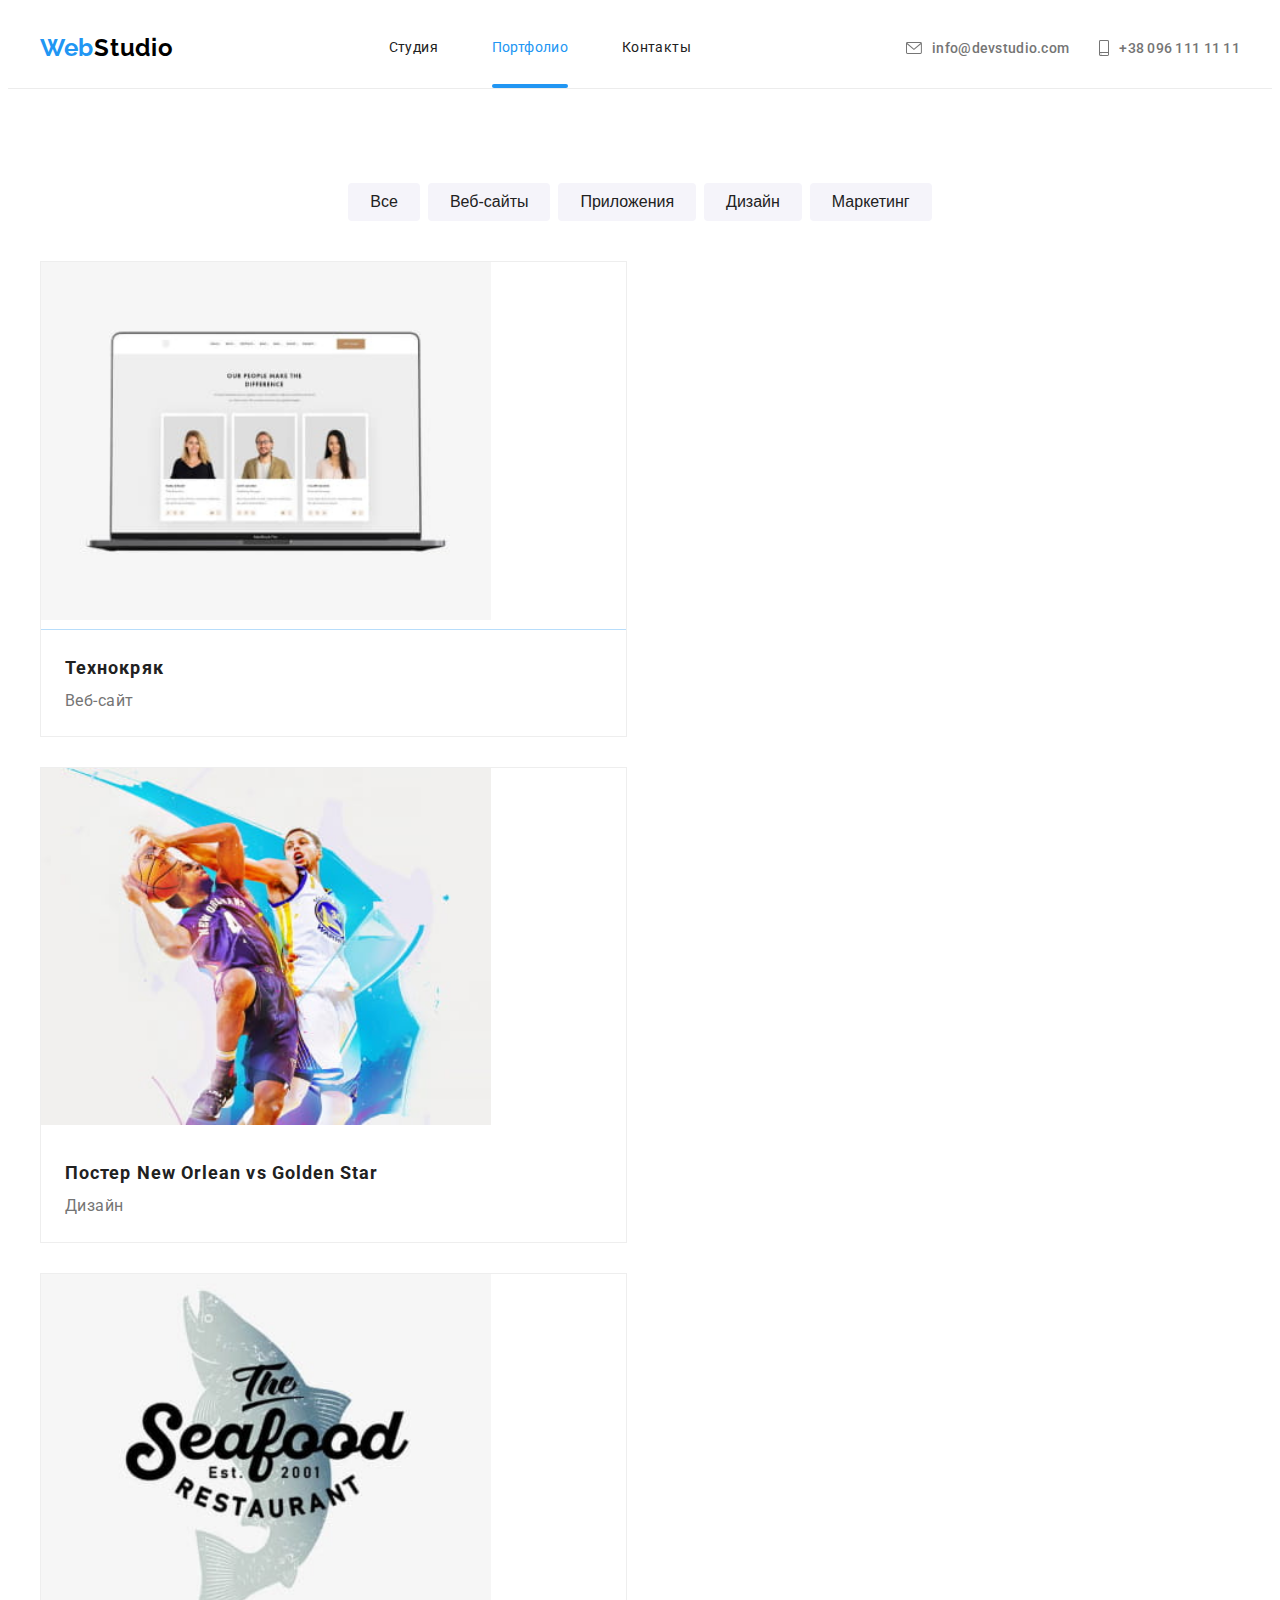
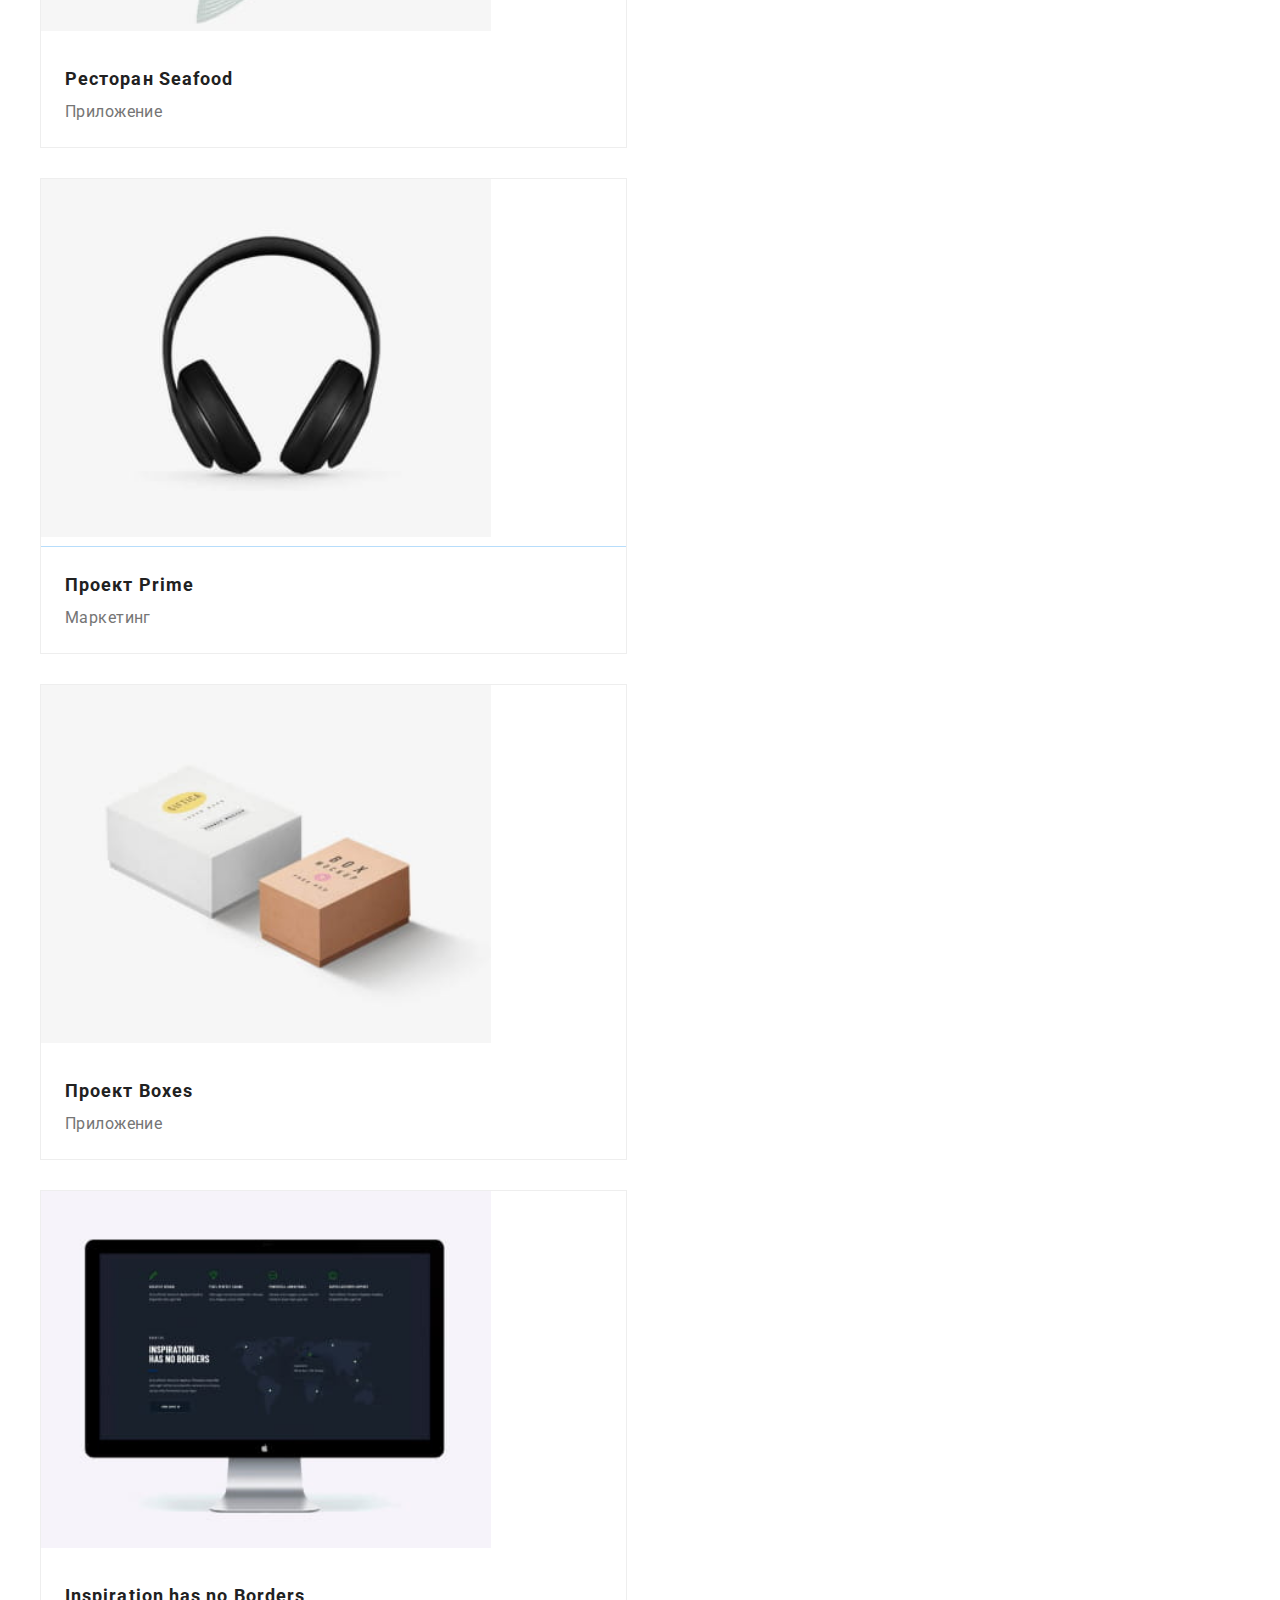
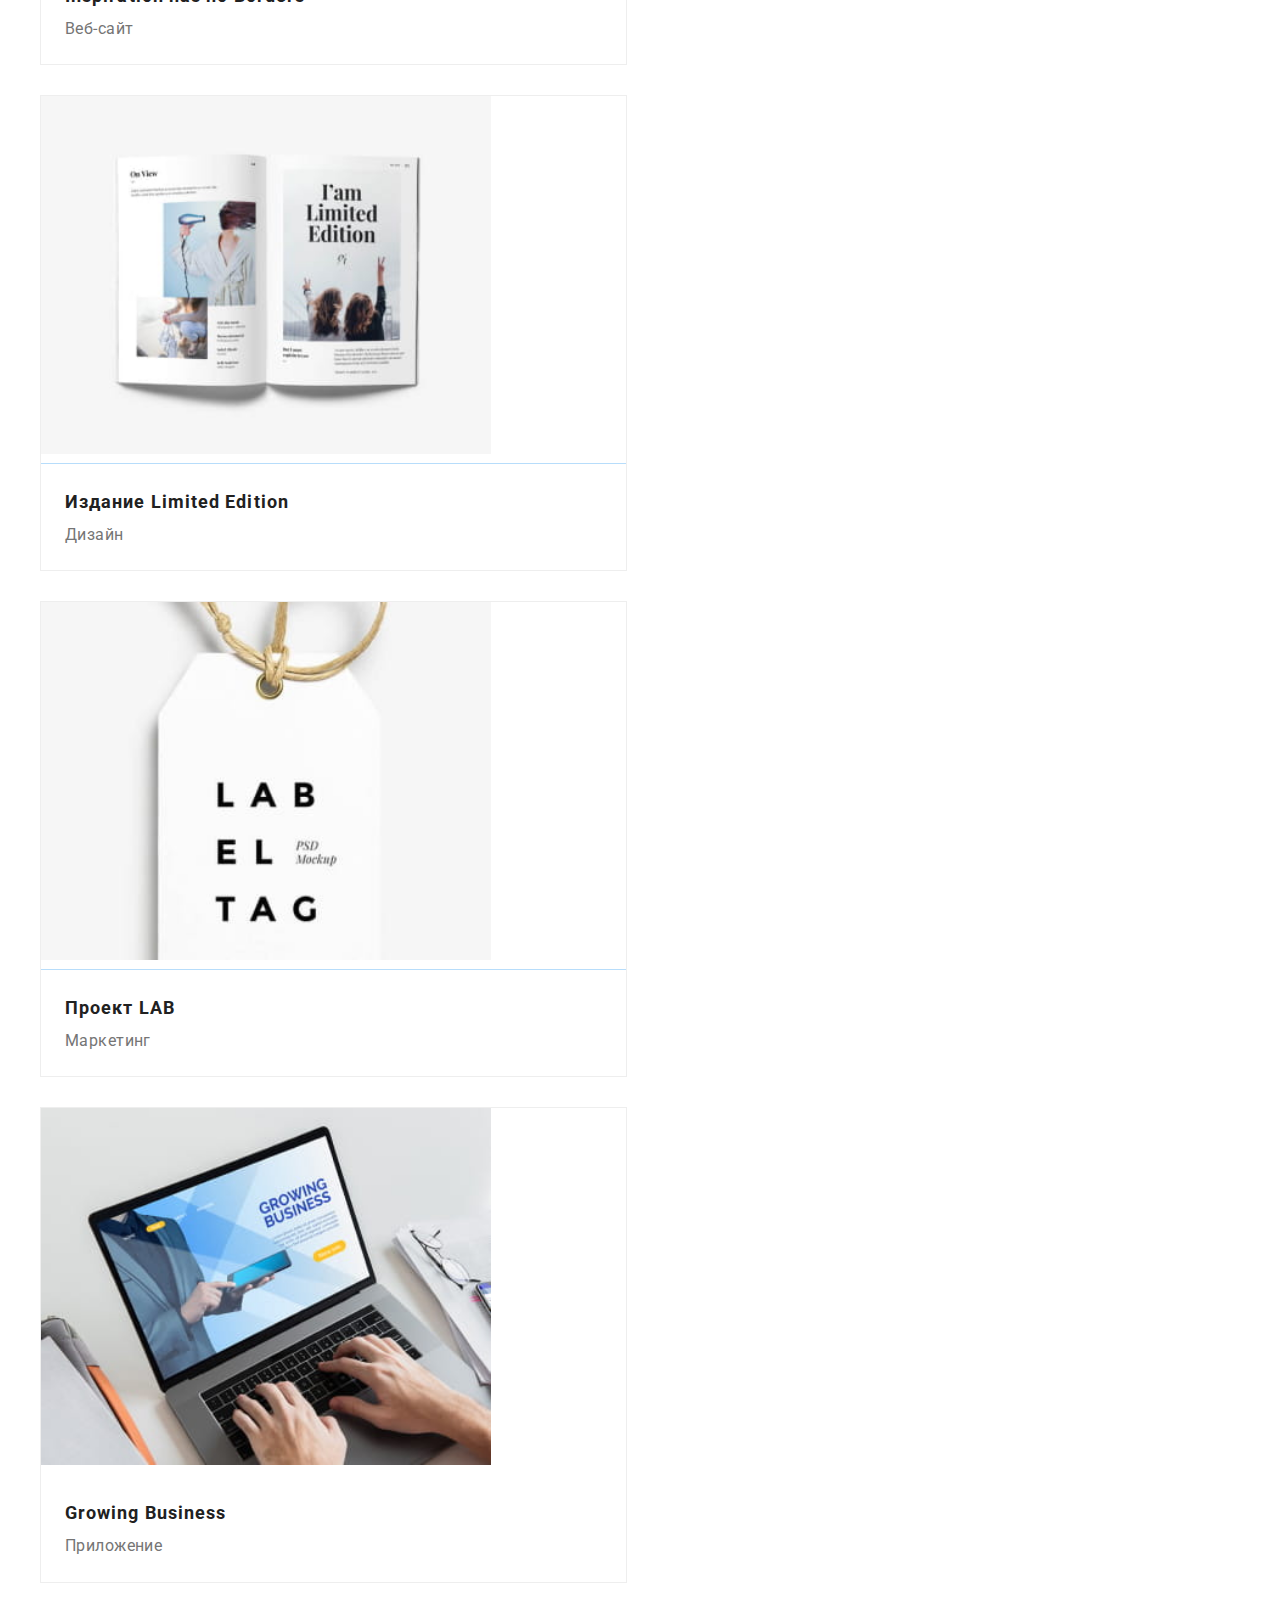
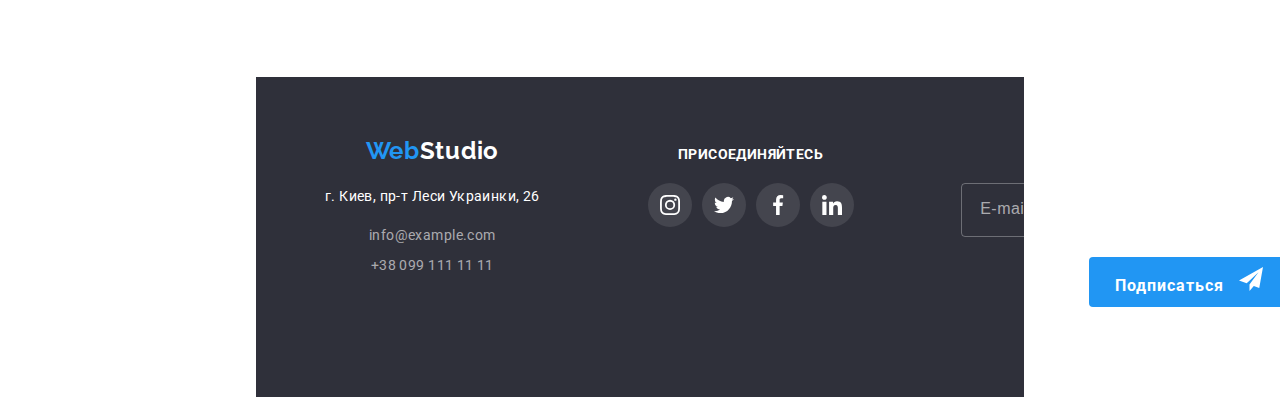
==== commit c9fe9ed6: "header-hero-modal-desktop" ====
--- a/portfolio.html
+++ b/portfolio.html
@@ -30,10 +30,10 @@
 			<nav class="header__pagination pagination" id="pagination" data-menu>
 				<ul class="pagination__list list">
 					<li class="pagination__item">
-						<a class="pagination__link link pagination__link--current" href="./index.html">Студия</a>
+						<a class="pagination__link link" href="./index.html">Студия</a>
 					</li>
 					<li class="pagination__item">
-						<a class="pagination__link link" href="./portfolio.html">Портфолио</a>
+						<a class="pagination__link link pagination__link--current" href="./portfolio.html">Портфолио</a>
 					</li>
 					<li class="pagination__item">
 						<a class="pagination__link link" href="">Контакты</a>
--- a/css/main.min.css
+++ b/css/main.min.css
@@ -1,2 +1,2 @@
-.visually-hidden{position:absolute !important;clip:rect(1px 1px 1px 1px);clip:rect(1px, 1px, 1px, 1px);padding:0 !important;border:0 !important;height:1px !important;width:1px !important;overflow:hidden}:root{--primary-text-color: #757575;--secondary-color: #212121;--accent-color: #2196f3;--primary-bgc: #ffffff;--secondary-bgc: #f5f4fa;--icons-color: #afb1b8;--time-transition: cubic-bezier(0.4, 0, 0.2, 1)}body{color:var(--primary-text-color);font-family:'Roboto', sans-serif;font-style:normal;font-size:14px;line-height:1.71;letter-spacing:0.03em;background-color:var(--primary-bgc)}.title{margin-bottom:0;margin-top:0}.list{margin-bottom:0;margin-top:0;padding-left:0;list-style:none}.link{text-decoration:none;display:inline-block;transition:color 250ms var(--time-transition)}.link:hover,.link:focus{color:var(--accent-color)}.text{margin-bottom:0;margin-top:0}img{display:inline-block;max-width:100%;height:auto}.header--border{border-bottom:1px solid #ececec}@media screen and (max-width: 767px){.header--border{border:none}}.projects__title,.team__title,.clients__title{margin-bottom:30px;color:var(--secondary-color);font-weight:700;font-size:36px;line-height:1.17;text-align:center;letter-spacing:0.03em}.container{width:100%;height:100%;padding-left:15px;padding-right:15px;margin-left:auto;margin-right:auto}@media screen and (min-width: 480px){.container{width:480px}}@media screen and (min-width: 768px){.container{width:768px}}@media screen and (min-width: 1200px){.container{width:1200px}}.button{width:200px;height:50px;padding-top:10px;padding-bottom:10px;padding-left:0;padding-right:0;border:none;color:var(--primary-bgc);font-family:inherit;font-weight:700;font-size:16px;line-height:1.88;letter-spacing:0.06em;cursor:pointer;background-color:var(--accent-color);border-radius:4px}.gallery__button{padding:6px 22px;color:var(--secondary-color);font-weight:500;font-size:16px;line-height:1.63;background-color:var(--secondary-bgc);border:none;border-radius:4px;transition:color 250ms var(--time-transition),background-color 250ms var(--time-transition),box-shadow 250ms var(--time-transition)}.gallery__button:hover,.gallery__button:focus{color:var(--primary-bgc);background-color:var(--accent-color);box-shadow:0px 3px 1px rgba(0,0,0,0.1),0px 1px 2px rgba(0,0,0,0.08),0px 2px 2px rgba(0,0,0,0.12)}.logo{font-family:'Raleway', sans-serif;font-weight:700;font-size:24px;line-height:1.17;letter-spacing:0.03em}.logo--first-color{color:var(--accent-color)}@media screen and (max-width: 767px){.header__logo{position:absolute;left:15px;top:50%;transform:translateY(-50%);font-size:24px;line-height:1.16}}@media screen and (min-width: 768px){.header__logo{padding-top:26px}}.header__logo--second-color{color:#000000}.footer__logo--second-color{color:var(--primary-bgc)}.footer__logo{display:block;margin-bottom:20px}.header{height:60px}@media screen and (min-width: 768px){.header{height:80px}}@media screen and (max-width: 767px){.header__container{position:relative}}@media screen and (min-width: 768px){.header__container{display:flex;justify-content:space-between}}.header__button{position:absolute;right:15px;top:50%;transform:translateY(-50%);z-index:10;padding:0;background-color:transparent;border:none}@media screen and (min-width: 768px){.header__button{display:none}}.header__close-icon{display:none}.header__button.is-open .header__burger-icon{display:none}.header__button.is-open .header__close-icon{display:block}@media screen and (max-width: 767px){.header__icon{display:none}}@media screen and (min-width: 480px){.header__contacts{display:flex;flex-direction:column-reverse;padding-bottom:64px;background-color:var(--primary-bgc)}}@media screen and (min-width: 768px){.header__contacts{flex-direction:column;justify-content:space-between;padding-top:21px;padding-bottom:21px}}@media screen and (max-width: 767px){.header__contacts--tablet{display:none}}@media screen and (min-width: 768px){.header__contacts--mobile{display:none}}@media screen and (min-width: 480px){.header__link{padding-left:40px;font-weight:500;color:var(--primary-text-color)}}@media screen and (min-width: 768px){.header__link{display:flex;align-items:center}}@media screen and (min-width: 480px){.header__link--mail{font-size:24px;line-height:1.17;letter-spacing:0.02em}}@media screen and (min-width: 768px){.header__link--mail{font-size:12px;line-height:1.17;letter-spacing:0.02em}}@media screen and (min-width: 480px){.header__link--phone{margin-bottom:32px;font-size:34px;line-height:1.18;letter-spacing:0.02em;color:var(--accent-color)}}@media screen and (min-width: 768px){.header__link--phone{margin-bottom:0;font-size:12px;line-height:1.17;letter-spacing:0.02em;color:var(--primary-text-color)}}.header__mail-icon{margin-right:10px;fill:currentColor}@media screen and (min-width: 768px){.header__mail-icon{width:14px;height:10px}}.header__phone-icon{margin-right:10px;fill:currentColor}@media screen and (min-width: 768px){.header__phone-icon{width:10px;height:14px}}.header__icon-menu:hover,.header__icon-menu:focus{fill:var(--accent-color)}.header__socals-box{padding-left:40px;padding-right:15px;padding-bottom:48px;background-color:var(--primary-bgc)}@media screen and (min-width: 768px){.header__socals-box{display:none}}.header__socals-link{display:inline-block;color:var(--accent-color);font-weight:500;font-size:18px;line-height:1.22;letter-spacing:0.02em}.header__socals-link:not(:last-child){margin-right:20px}@media screen and (max-width: 767px){.header__pagination{display:none;width:100%;height:100%;padding-left:15px;padding-right:15px;margin-left:auto;margin-right:auto;position:fixed;top:0;bottom:0;left:0;right:0;overflow-y:scroll;background-color:var(--primary-bgc)}}.pagination.is-open{display:block}@media screen and (max-width: 767px){.pagination__list{display:block;padding-top:60px;padding-left:40px;padding-right:15px;padding-bottom:302px;font-style:normal;font-weight:500;font-size:40px;line-height:1.18;letter-spacing:0.02em;background-color:var(--primary-bgc)}}@media screen and (max-width: 767px){.pagination__item:not(:last-child){margin-bottom:32px}}@media screen and (min-width: 768px){.pagination__item{display:inline-block;position:relative}.pagination__item:not(:last-child){margin-right:50px}}.pagination__link{color:var(--secondary-color);padding-top:28px;padding-bottom:28px}.pagination__link--current{color:var(--accent-color)}@media screen and (min-width: 768px){.pagination__link--current::after{content:'';position:absolute;bottom:0;left:0;width:100%;height:4px;background-color:var(--accent-color);border-radius:2px}}.hero{max-height:400px;max-width:1600px;margin-left:auto;margin-right:auto;padding-top:118px;padding-bottom:118px;background-color:#c4c4c4;background-image:linear-gradient(to right, rgba(47,48,58,0.4), rgba(47,48,58,0.4)),url(../images/hero.jpg);background-repeat:no-repeat;background-position:center}@media screen and (min-width: 480px){.hero{width:480px}}@media screen and (min-width: 768px){.hero{width:768px}}.hero__title{margin-top:0;margin-bottom:30px;color:var(--primary-bgc);font-weight:900;font-size:26px;line-height:1.62;text-align:center;letter-spacing:0.06em;text-transform:uppercase}@media screen and (min-width: 480px){.hero__button{margin-left:125px}}@media screen and (min-width: 768px){.hero__button{margin-left:269px}}@media screen and (min-width: 480px){.backdrop{position:fixed;top:0;left:0;width:100%;height:100%;z-index:30;overflow-y:scroll;padding-top:93px;padding-left:15px;padding-right:15px;padding-bottom:94px;background-color:rgba(0,0,0,0.2);opacity:1;transition:opacity 250ms var(--time-transition)}}@media screen and (min-width: 768px){.backdrop{padding-top:208px;padding-bottom:207px;padding-left:159px;padding-right:159px}}.is-hidden{opacity:0;pointer-events:none}.is-hidden .modal{transform:translate(-50%, -50%) scale(0)}.modal{position:relative;z-index:15;background-color:var(--primary-bgc);box-shadow:0px 1px 3px rgba(0,0,0,0.12),0px 1px 1px rgba(0,0,0,0.14),0px 2px 1px rgba(0,0,0,0.2);border-radius:4px}.modal__close-btn{position:absolute;top:8px;right:8px;z-index:800;width:30px;height:30px;right:8px;top:8px;cursor:pointer;background-color:transparent;box-sizing:border-box;border:1px solid rgba(0,0,0,0.1);border-radius:50%;transition:outline 250ms var(--time-transition),color 250ms var(--time-transition)}.modal__close-btn:focus,.modal__close-btn:hover{color:var(--accent-color);outline:transparent}.modal__close-icon{fill:currentColor;position:absolute;top:50%;left:50%;transform:translate(-50%, -50%)}.modal__text{margin:0;padding-top:40px;padding-left:40px;padding-right:40px;margin-bottom:12px;color:var(--secondary-color);font-weight:700;font-size:20px;line-height:1.5;text-align:center;letter-spacing:0.03em}.modal__form{padding-left:40px;padding-right:40px}.modal__box{display:flex;flex-direction:column;margin-bottom:10px;color:var(--primary-text-color);font-weight:400;font-size:12px;line-height:1.16;letter-spacing:0.01em}.modal__box:hover,.modal__box:focus{color:var(--accent-color);transition:color 250ms var(--time-transition)}.modal__label{position:relative;margin-top:4px}.modal__input{width:100%;padding-left:30px;height:40px;margin:0;background-color:transparent;border:1px solid rgba(33,33,33,0.2);border-radius:4px;transition:outline 250ms var(--time-transition),border 250ms var(--time-transition)}.modal__input:focus{outline:transparent;border:1px solid var(--accent-color)}.modal__input:focus+.modal__icon{fill:var(--accent-color)}.modal__input::placeholder{font-weight:400;font-size:12px;line-height:1.16;letter-spacing:0.01em;color:rgba(117,117,117,0.5)}.modal__icon{position:absolute;top:50%;left:15px;transform:translateY(-50%);fill:#000;transition:fill 250ms var(--time-transition)}textarea.modal__input{resize:none;height:120px;padding-top:12px;padding-bottom:12px;padding-left:16px;padding-right:16px}.modal__checkbox{display:flex;align-items:center;justify-content:center}.modal__checkbox-input{-webkit-appearance:none;-moz-appearance:none;appearance:none}.modal__checkbox-input:focus+.modal__checkbox-icon{outline:3px solid var(--accent-color)}.modal__checkbox-input:checked+.modal__checkbox-icon{background-color:var(--accent-color);fill:var(--primary-bgc);border:transparent}.modal__checkbox-icon{margin-right:4px;fill:transparent;background-color:transparent;border-radius:2px;border:2px solid #000;transition:background-color 250ms var(--time-transition),fill 250ms var(--time-transition),border 250ms var(--time-transition)}.modal__link{font-size:12px;line-height:1.17;color:var(--accent-color)}.modal__checkbox-text{font-size:12px;line-height:1.17}.modal__submit-button{margin-top:30px;margin-left:85px;margin-right:85px;margin-bottom:40px}.features{padding-top:60px;margin-bottom:60px}@media screen and (min-width: 768px){.features__list{display:flex;flex-wrap:wrap;margin-top:-30px;margin-left:-30px}}@media screen and (min-width: 768px){.features__item{flex-basis:calc(( 100% - 30px * 3) /2);height:251px;margin-top:30px;margin-left:30px}}.features__icon-box{background-color:#f5f4fa;border-radius:4px}@media screen and (min-width: 480px){.features__icon-box{padding-top:25px;padding-bottom:25px;padding-left:190px;padding-right:190px;margin-bottom:30px}}@media screen and (min-width: 768px){.features__icon-box{padding-left:142px;padding-right:142px}}.features__title{margin-bottom:10px;color:var(--secondary-color);font-weight:700;font-size:14px;line-height:1.14;letter-spacing:0.03em;text-transform:uppercase}.projects{display:none;padding-top:94px;padding-bottom:94px}.projects__item{position:relative;width:calc((100% - 2 * 30px) / 3)}.projects__item:not(:last-child){margin-right:30px}.projects__text{position:absolute;top:100%;transform:translateY(-100%);width:370px;height:70px;display:flex;align-items:center;justify-content:center;color:var(--primary-bgc);font-size:14px;font-weight:700;line-height:1.14;letter-spacing:0.03em;text-transform:uppercase;background-color:rgba(47,48,58,0.8)}.team{padding-bottom:60px;padding-top:60px;font-weight:400;font-size:16px;line-height:1.19;text-align:center;background-color:var(--secondary-bgc)}@media screen and (min-width: 768px){.team__list{display:flex;flex-wrap:wrap;margin-top:-30px;margin-left:-30px}}.team__item{padding-bottom:24px;background-color:var(--primary-bgc);box-shadow:0px 1px 3px rgba(0,0,0,0.12),0px 1px 1px rgba(0,0,0,0.14),0px 2px 1px rgba(0,0,0,0.2);border-radius:0px 0px 4px 4px}@media screen and (max-width: 767px){.team__item:not(:last-child){margin-bottom:30px}}@media screen and (min-width: 768px){.team__item{width:calc((100% - 2 * 30px) / 2);margin-top:30px;margin-left:30px}}.team__box{padding-top:30px;padding-bottom:16px;padding-left:auto;padding-right:auto}.team__item-title{color:var(--secondary-color);font-weight:500;font-size:16px;line-height:1.19;letter-spacing:0.03em;margin-bottom:10px}.socals__list{display:flex;justify-content:center}.socals__link{color:var(--icons-color);background-color:var(--primary-bgc);border-radius:50%;transition:background-color 250ms var(--time-transition),color 250ms var(--time-transition)}.socals__item{display:flex;align-items:center;width:44px;height:44px}.socals__item:not(:last-child){margin-right:10px}.socals__icon{fill:var(--icons-color)}.footer__socal-link{display:flex;justify-content:center;align-items:center;width:44px;height:44px;background-color:rgba(255,255,255,0.1);border-radius:50%}.footer__socal-item:not(:last-child){margin-right:10px}.footer__socal-icon{fill:var(--primary-bgc)}.clients{padding-top:60px;padding-bottom:60px}.clients__list{display:flex;flex-wrap:wrap;margin-top:-30px;margin-left:-30px}.clients__item{display:flex;justify-content:center;align-items:center;width:calc((100% - 30px * 2) / 2);height:92px;margin-top:30px;margin-left:30px;border:1px solid var(--icons-color);border-radius:4px;transition:border 250ms var(--time-transition),color 250ms var(--time-transition)}.clients__item:hover,.clients__item:focus{border:1px solid var(--accent-color)}.clients__link{color:var(--icons-color)}.clients__icon{fill:currentColor}.adress{font-style:normal;font-weight:400;font-size:14px;line-height:1.71}.adress__map-item{margin-bottom:15px}.adress__mail-item{margin-bottom:6px}.adress__map-link{color:var(--primary-bgc)}.adress__mail-link,.adress__phone-link{color:rgba(255,255,255,0.6)}.footer__input{height:50px;width:450px;margin:0;background-color:transparent;border:1px solid rgba(255,255,255,0.3);border-radius:4px;margin-bottom:20px}.footer__input::placeholder{padding-left:16px;font-size:16px;line-height:1.25;letter-spacing:0.03em;color:rgba(255,255,255,0.6)}.footer__submit-button{margin-left:12px;display:inline-flex;justify-content:center;align-items:center}.footer__send-icon{margin-left:10px;fill:var(--primary-bgc)}.footer{padding-top:60px;padding-bottom:60px;margin-left:auto;margin-right:auto;background-color:#2f303a}@media screen and (min-width: 480px){.footer{width:480px}}@media screen and (min-width: 768px){.footer{width:768px}}.footer__container{align-items:baseline}@media screen and (min-width: 768px){.footer__container{display:flex;flex-wrap:wrap;justify-content:space-around}}.left{text-align:center;padding-bottom:60px}.middle{text-align:center;padding-bottom:60px}.footer__appeal{margin-bottom:20px;color:var(--primary-bgc);font-weight:700;font-size:14px;line-height:1.14;letter-spacing:0.03em;text-transform:uppercase}.right{text-align:center}@media screen and (min-width: 768px){.footer__submit-button{display:block;margin-left:auto;margin-right:auto}}.gallery{padding-top:94px;font-size:16px;line-height:1.88}.buttons__list{display:flex;flex-wrap:wrap;justify-content:flex-start;margin-bottom:40px}@media screen and (min-width: 768px){.buttons__list{justify-content:center;margin-bottom:30px}}.buttons__item:not(:last-child){margin-right:8px}.buttons__item:nth-child(-n+3){margin-bottom:10px}.gallery__list{display:flex;flex-wrap:wrap;padding-bottom:94px;margin-top:-30px;margin-left:-30px}@media screen and (min-width: 768px){.gallery__list{margin-top:-30px;margin-left:-30px}}.gallery__item{border:1px solid #eeeeee;transition:box-shadow 250ms var(--time-transition)}@media screen and (min-width: 480px){.gallery__item{width:100%;margin-top:30px;margin-left:30px}}@media screen and (min-width: 768px){.gallery__item{width:calc((100% - 2 * 30px) / 2);margin-top:30px;margin-left:30px}}.gallery__item:hover,.gallery__item:focus{box-shadow:0px 1px 1px rgba(0,0,0,0.12),0px 4px 4px rgba(0,0,0,0.06),1px 4px 6px rgba(0,0,0,0.16)}.gallery__item:hover .gallery__overlay,.gallery__item:focus .gallery__overlay{transform:translateY(0)}.gallery__name{padding-top:20px;padding-bottom:20px;padding-left:24px;padding-right:24px}.gallery__title{color:var(--secondary-color);font-weight:700;font-size:18px;line-height:2;letter-spacing:0.06em}.gallery__box{position:relative;overflow:hidden}.gallery__overlay{position:absolute;bottom:0;width:100%;height:100%;color:var(--primary-bgc);font-size:18px;line-height:1.56;background-color:rgba(33,150,243,0.9);transform:translateY(100%);transition:transform 250ms var(--time-transition)}.gallery__description{margin:0;padding-left:24px;padding-right:24px;padding-top:63px;padding-bottom:63px}
+.visually-hidden{position:absolute !important;clip:rect(1px 1px 1px 1px);clip:rect(1px, 1px, 1px, 1px);padding:0 !important;border:0 !important;height:1px !important;width:1px !important;overflow:hidden}:root{--primary-text-color: #757575;--secondary-color: #212121;--accent-color: #2196f3;--primary-bgc: #ffffff;--secondary-bgc: #f5f4fa;--icons-color: #afb1b8;--time-transition: cubic-bezier(0.4, 0, 0.2, 1)}body{color:var(--primary-text-color);font-family:'Roboto', sans-serif;font-style:normal;font-size:14px;line-height:1.71;letter-spacing:0.03em;background-color:var(--primary-bgc)}.title{margin-bottom:0;margin-top:0}.list{margin-bottom:0;margin-top:0;padding-left:0;list-style:none}.link{text-decoration:none;display:inline-block;transition:color 250ms var(--time-transition)}.link:hover,.link:focus{color:var(--accent-color)}.text{margin-bottom:0;margin-top:0}img{display:inline-block;max-width:100%;height:auto}.header--border{border-bottom:1px solid #ececec}@media screen and (max-width: 767px){.header--border{border:none}}.projects__title,.team__title,.clients__title{margin-bottom:30px;color:var(--secondary-color);font-weight:700;font-size:36px;line-height:1.17;text-align:center;letter-spacing:0.03em}.container{width:100%;height:100%;padding-left:15px;padding-right:15px;margin-left:auto;margin-right:auto}@media screen and (min-width: 480px){.container{width:480px}}@media screen and (min-width: 768px){.container{width:768px}}@media screen and (min-width: 1200px){.container{width:1200px}}.button{width:200px;height:50px;padding-top:10px;padding-bottom:10px;padding-left:0;padding-right:0;border:none;color:var(--primary-bgc);font-family:inherit;font-weight:700;font-size:16px;line-height:1.88;letter-spacing:0.06em;cursor:pointer;background-color:var(--accent-color);border-radius:4px}.gallery__button{padding:6px 22px;color:var(--secondary-color);font-weight:500;font-size:16px;line-height:1.63;background-color:var(--secondary-bgc);border:none;border-radius:4px;transition:color 250ms var(--time-transition),background-color 250ms var(--time-transition),box-shadow 250ms var(--time-transition)}.gallery__button:hover,.gallery__button:focus{color:var(--primary-bgc);background-color:var(--accent-color);box-shadow:0px 3px 1px rgba(0,0,0,0.1),0px 1px 2px rgba(0,0,0,0.08),0px 2px 2px rgba(0,0,0,0.12)}.logo{font-family:'Raleway', sans-serif;font-weight:700;font-size:24px;line-height:1.17;letter-spacing:0.03em}.logo--first-color{color:var(--accent-color)}@media screen and (max-width: 767px){.header__logo{position:absolute;left:15px;top:50%;transform:translateY(-50%);font-size:24px;line-height:1.16}}@media screen and (min-width: 768px){.header__logo{padding-top:26px}}.header__logo--second-color{color:#000000}.footer__logo--second-color{color:var(--primary-bgc)}.footer__logo{display:block;margin-bottom:20px}.header{height:60px}@media screen and (min-width: 768px){.header{height:80px}}@media screen and (max-width: 767px){.header__container{position:relative}}@media screen and (min-width: 768px){.header__container{display:flex;justify-content:space-between}}.header__button{position:absolute;right:15px;top:50%;transform:translateY(-50%);z-index:10;padding:0;background-color:transparent;border:none}@media screen and (min-width: 768px){.header__button{display:none}}.header__close-icon{display:none}.header__button.is-open .header__burger-icon{display:none}.header__button.is-open .header__close-icon{display:block}@media screen and (max-width: 767px){.header__icon{display:none}}@media screen and (min-width: 480px){.header__contacts{display:flex;flex-direction:column-reverse;padding-bottom:64px;background-color:var(--primary-bgc)}}@media screen and (min-width: 768px){.header__contacts{flex-direction:column;justify-content:space-between;padding-top:21px;padding-bottom:21px}}@media screen and (min-width: 1200px){.header__contacts{flex-direction:row}}@media screen and (max-width: 767px){.header__contacts--tablet{display:none}}@media screen and (min-width: 768px){.header__contacts--mobile{display:none}}@media screen and (min-width: 480px){.header__link{padding-left:40px;font-weight:500;color:var(--primary-text-color)}}@media screen and (min-width: 768px){.header__link{display:flex;align-items:center}}@media screen and (min-width: 1200px){.header__link{padding:0}}@media screen and (min-width: 480px){.header__link--mail{font-size:24px;line-height:1.17;letter-spacing:0.02em}}@media screen and (min-width: 768px){.header__link--mail{font-size:12px;line-height:1.17;letter-spacing:0.02em}}@media screen and (min-width: 1200px){.header__link--mail{font-size:14px;letter-spacing:1.14}}@media screen and (min-width: 480px){.header__link--phone{margin-bottom:32px;font-size:34px;line-height:1.18;letter-spacing:0.02em;color:var(--accent-color)}}@media screen and (min-width: 768px){.header__link--phone{margin-bottom:0;font-size:12px;line-height:1.17;letter-spacing:0.02em;color:var(--primary-text-color)}}@media screen and (min-width: 1200px){.header__link--phone{margin-left:30px;font-size:14px;letter-spacing:1.14}}.header__mail-icon{margin-right:10px;fill:currentColor}@media screen and (min-width: 768px){.header__mail-icon{width:16px;height:12px}}.header__phone-icon{margin-right:10px;fill:currentColor}@media screen and (min-width: 768px){.header__phone-icon{width:10px;height:14px}}@media screen and (min-width: 768px){.header__phone-icon{width:10px;height:16px}}.header__icon-menu:hover,.header__icon-menu:focus{fill:var(--accent-color)}.header__socals-box{padding-left:40px;padding-right:15px;padding-bottom:48px;background-color:var(--primary-bgc)}@media screen and (min-width: 768px){.header__socals-box{display:none}}.header__socals-link{display:inline-block;color:var(--accent-color);font-weight:500;font-size:18px;line-height:1.22;letter-spacing:0.02em}.header__socals-link:not(:last-child){margin-right:20px}@media screen and (max-width: 767px){.header__pagination{display:none;width:100%;height:100%;padding-left:15px;padding-right:15px;margin-left:auto;margin-right:auto;position:fixed;top:0;bottom:0;left:0;right:0;overflow-y:scroll;background-color:var(--primary-bgc)}}.pagination.is-open{display:block}@media screen and (max-width: 767px){.pagination__list{display:block;padding-top:60px;padding-left:40px;padding-right:15px;padding-bottom:302px;font-style:normal;font-weight:500;font-size:40px;line-height:1.18;letter-spacing:0.02em;background-color:var(--primary-bgc)}}@media screen and (max-width: 767px){.pagination__item:not(:last-child){margin-bottom:32px}}@media screen and (min-width: 768px){.pagination__item{display:inline-block;position:relative}.pagination__item:not(:last-child){margin-right:50px}}.pagination__link{color:var(--secondary-color);padding-top:28px;padding-bottom:28px}.pagination__link--current{color:var(--accent-color)}@media screen and (min-width: 768px){.pagination__link--current::after{content:'';position:absolute;bottom:0;left:0;width:100%;height:4px;background-color:var(--accent-color);border-radius:2px}}.hero{max-height:400px;max-width:1600px;margin-left:auto;margin-right:auto;padding-top:118px;padding-bottom:118px;background-color:#c4c4c4;background-image:linear-gradient(to right, rgba(47,48,58,0.4), rgba(47,48,58,0.4)),url(../images/hero.jpg);background-repeat:no-repeat;background-position:center}@media screen and (min-width: 480px){.hero{width:480px}}@media screen and (min-width: 768px){.hero{width:768px}}@media screen and (min-width: 1200px){.hero{width:100%;max-width:1600px}}.hero__title{margin-top:0;margin-bottom:30px;color:var(--primary-bgc);font-weight:900;font-size:26px;line-height:1.62;text-align:center;letter-spacing:0.06em;text-transform:uppercase}@media screen and (min-width: 1200px){.hero__title{font-size:44px;line-height:1.36}}.hero__button{display:block;margin-left:auto;margin-right:auto}@media screen and (min-width: 480px){.backdrop{position:fixed;top:0;left:0;width:100%;height:100%;z-index:30;overflow-y:scroll;padding-top:93px;padding-left:15px;padding-right:15px;padding-bottom:94px;background-color:rgba(0,0,0,0.2);opacity:1;transition:opacity 250ms var(--time-transition)}}.is-hidden{opacity:0;pointer-events:none}.is-hidden .modal{transform:translate(-50%, -50%) scale(0)}.modal{position:relative;z-index:15;background-color:var(--primary-bgc);box-shadow:0px 1px 3px rgba(0,0,0,0.12),0px 1px 1px rgba(0,0,0,0.14),0px 2px 1px rgba(0,0,0,0.2);border-radius:4px}@media screen and (min-width: 480px){.modal{width:450px;height:auto;margin-left:auto;margin-right:auto}}@media screen and (min-width: 1200px){.modal{width:528px;height:auto;margin-left:auto;margin-right:auto;top:50%;left:50%;transform:translate(-115%, -50%) scale(1);transition:transform 250ms var(--time-transition)}}.modal__close-btn{position:absolute;top:8px;right:8px;z-index:800;width:30px;height:30px;right:8px;top:8px;cursor:pointer;background-color:transparent;box-sizing:border-box;border:1px solid rgba(0,0,0,0.1);border-radius:50%;transition:outline 250ms var(--time-transition),color 250ms var(--time-transition)}.modal__close-btn:focus,.modal__close-btn:hover{color:var(--accent-color);outline:transparent}.modal__close-icon{fill:currentColor;position:absolute;top:50%;left:50%;transform:translate(-50%, -50%)}.modal__text{margin:0;padding-top:40px;padding-left:40px;padding-right:40px;margin-bottom:12px;color:var(--secondary-color);font-weight:700;font-size:20px;line-height:1.5;text-align:center;letter-spacing:0.03em}@media screen and (min-width: 1200px){.modal__text{line-height:1.15}}.modal__form{padding-left:40px;padding-right:40px}.modal__box{display:flex;flex-direction:column;margin-bottom:10px;color:var(--primary-text-color);font-weight:400;font-size:12px;line-height:1.16;letter-spacing:0.01em}.modal__box:hover,.modal__box:focus{color:var(--accent-color);transition:color 250ms var(--time-transition)}.modal__label{position:relative;margin-top:4px}.modal__input{width:100%;padding-left:30px;height:40px;margin:0;background-color:transparent;border:1px solid rgba(33,33,33,0.2);border-radius:4px;transition:outline 250ms var(--time-transition),border 250ms var(--time-transition)}.modal__input:focus{outline:transparent;border:1px solid var(--accent-color)}.modal__input:focus+.modal__icon{fill:var(--accent-color)}.modal__input::placeholder{font-weight:400;font-size:12px;line-height:1.16;letter-spacing:0.01em;color:rgba(117,117,117,0.5)}.modal__icon{position:absolute;top:50%;left:15px;transform:translateY(-50%);fill:#000;transition:fill 250ms var(--time-transition)}textarea.modal__input{resize:none;height:120px;padding-top:12px;padding-bottom:12px;padding-left:16px;padding-right:16px}.modal__checkbox{display:flex;align-items:center;justify-content:center}.modal__checkbox-input{-webkit-appearance:none;-moz-appearance:none;appearance:none}.modal__checkbox-input:focus+.modal__checkbox-icon{outline:3px solid var(--accent-color)}.modal__checkbox-input:checked+.modal__checkbox-icon{background-color:var(--accent-color);fill:var(--primary-bgc);border:transparent}.modal__checkbox-icon{margin-right:4px;fill:transparent;background-color:transparent;border-radius:2px;border:2px solid #000;transition:background-color 250ms var(--time-transition),fill 250ms var(--time-transition),border 250ms var(--time-transition)}.modal__link{font-size:12px;line-height:1.17;color:var(--accent-color)}@media screen and (min-width: 1200px){.modal__link{font-size:14px;line-height:1.71}}.modal__checkbox-text{font-size:12px;line-height:1.17}@media screen and (min-width: 1200px){.modal__checkbox-text{font-size:14px;line-height:1.71}}.modal__submit-button{margin-top:30px;margin-left:85px;margin-right:85px;margin-bottom:40px}.features{padding-top:60px;margin-bottom:60px}@media screen and (min-width: 768px){.features__list{display:flex;flex-wrap:wrap;margin-top:-30px;margin-left:-30px}}@media screen and (min-width: 768px){.features__item{flex-basis:calc(( 100% - 30px * 3) /2);height:251px;margin-top:30px;margin-left:30px}}.features__icon-box{background-color:#f5f4fa;border-radius:4px}@media screen and (min-width: 480px){.features__icon-box{padding-top:25px;padding-bottom:25px;padding-left:190px;padding-right:190px;margin-bottom:30px}}@media screen and (min-width: 768px){.features__icon-box{padding-left:142px;padding-right:142px}}.features__title{margin-bottom:10px;color:var(--secondary-color);font-weight:700;font-size:14px;line-height:1.14;letter-spacing:0.03em;text-transform:uppercase}.projects{display:none;padding-top:94px;padding-bottom:94px}.projects__item{position:relative;width:calc((100% - 2 * 30px) / 3)}.projects__item:not(:last-child){margin-right:30px}.projects__text{position:absolute;top:100%;transform:translateY(-100%);width:370px;height:70px;display:flex;align-items:center;justify-content:center;color:var(--primary-bgc);font-size:14px;font-weight:700;line-height:1.14;letter-spacing:0.03em;text-transform:uppercase;background-color:rgba(47,48,58,0.8)}.team{padding-bottom:60px;padding-top:60px;font-weight:400;font-size:16px;line-height:1.19;text-align:center;background-color:var(--secondary-bgc)}@media screen and (min-width: 768px){.team__list{display:flex;flex-wrap:wrap;margin-top:-30px;margin-left:-30px}}.team__item{padding-bottom:24px;background-color:var(--primary-bgc);box-shadow:0px 1px 3px rgba(0,0,0,0.12),0px 1px 1px rgba(0,0,0,0.14),0px 2px 1px rgba(0,0,0,0.2);border-radius:0px 0px 4px 4px}@media screen and (max-width: 767px){.team__item:not(:last-child){margin-bottom:30px}}@media screen and (min-width: 768px){.team__item{width:calc((100% - 2 * 30px) / 2);margin-top:30px;margin-left:30px}}.team__box{padding-top:30px;padding-bottom:16px;padding-left:auto;padding-right:auto}.team__item-title{color:var(--secondary-color);font-weight:500;font-size:16px;line-height:1.19;letter-spacing:0.03em;margin-bottom:10px}.socals__list{display:flex;justify-content:center}.socals__link{color:var(--icons-color);background-color:var(--primary-bgc);border-radius:50%;transition:background-color 250ms var(--time-transition),color 250ms var(--time-transition)}.socals__item{display:flex;align-items:center;width:44px;height:44px}.socals__item:not(:last-child){margin-right:10px}.socals__icon{fill:var(--icons-color)}.footer__socal-link{display:flex;justify-content:center;align-items:center;width:44px;height:44px;background-color:rgba(255,255,255,0.1);border-radius:50%}.footer__socal-item:not(:last-child){margin-right:10px}.footer__socal-icon{fill:var(--primary-bgc)}.clients{padding-top:60px;padding-bottom:60px}.clients__list{display:flex;flex-wrap:wrap;margin-top:-30px;margin-left:-30px}.clients__item{display:flex;justify-content:center;align-items:center;width:calc((100% - 30px * 2) / 2);height:92px;margin-top:30px;margin-left:30px;border:1px solid var(--icons-color);border-radius:4px;transition:border 250ms var(--time-transition),color 250ms var(--time-transition)}.clients__item:hover,.clients__item:focus{border:1px solid var(--accent-color)}.clients__link{color:var(--icons-color)}.clients__icon{fill:currentColor}.adress{font-style:normal;font-weight:400;font-size:14px;line-height:1.71}.adress__map-item{margin-bottom:15px}.adress__mail-item{margin-bottom:6px}.adress__map-link{color:var(--primary-bgc)}.adress__mail-link,.adress__phone-link{color:rgba(255,255,255,0.6)}.footer__input{height:50px;width:450px;margin:0;background-color:transparent;border:1px solid rgba(255,255,255,0.3);border-radius:4px;margin-bottom:20px}.footer__input::placeholder{padding-left:16px;font-size:16px;line-height:1.25;letter-spacing:0.03em;color:rgba(255,255,255,0.6)}.footer__submit-button{margin-left:12px;display:inline-flex;justify-content:center;align-items:center}.footer__send-icon{margin-left:10px;fill:var(--primary-bgc)}.footer{padding-top:60px;padding-bottom:60px;margin-left:auto;margin-right:auto;background-color:#2f303a}@media screen and (min-width: 480px){.footer{width:480px}}@media screen and (min-width: 768px){.footer{width:768px}}.footer__container{align-items:baseline}@media screen and (min-width: 768px){.footer__container{display:flex;flex-wrap:wrap;justify-content:space-around}}.left{text-align:center;padding-bottom:60px}.middle{text-align:center;padding-bottom:60px}.footer__appeal{margin-bottom:20px;color:var(--primary-bgc);font-weight:700;font-size:14px;line-height:1.14;letter-spacing:0.03em;text-transform:uppercase}.right{text-align:center}@media screen and (min-width: 768px){.footer__submit-button{display:block;margin-left:auto;margin-right:auto}}.gallery{padding-top:94px;font-size:16px;line-height:1.88}.buttons__list{display:flex;flex-wrap:wrap;justify-content:flex-start;margin-bottom:40px}@media screen and (min-width: 768px){.buttons__list{justify-content:center;margin-bottom:30px}}.buttons__item:not(:last-child){margin-right:8px}.buttons__item:nth-child(-n+3){margin-bottom:10px}.gallery__list{display:flex;flex-wrap:wrap;padding-bottom:94px;margin-top:-30px;margin-left:-30px}@media screen and (min-width: 768px){.gallery__list{margin-top:-30px;margin-left:-30px}}.gallery__item{border:1px solid #eeeeee;transition:box-shadow 250ms var(--time-transition)}@media screen and (min-width: 480px){.gallery__item{width:100%;margin-top:30px;margin-left:30px}}@media screen and (min-width: 768px){.gallery__item{width:calc((100% - 2 * 30px) / 2);margin-top:30px;margin-left:30px}}.gallery__item:hover,.gallery__item:focus{box-shadow:0px 1px 1px rgba(0,0,0,0.12),0px 4px 4px rgba(0,0,0,0.06),1px 4px 6px rgba(0,0,0,0.16)}.gallery__item:hover .gallery__overlay,.gallery__item:focus .gallery__overlay{transform:translateY(0)}.gallery__name{padding-top:20px;padding-bottom:20px;padding-left:24px;padding-right:24px}.gallery__title{color:var(--secondary-color);font-weight:700;font-size:18px;line-height:2;letter-spacing:0.06em}.gallery__box{position:relative;overflow:hidden}.gallery__overlay{position:absolute;bottom:0;width:100%;height:100%;color:var(--primary-bgc);font-size:18px;line-height:1.56;background-color:rgba(33,150,243,0.9);transform:translateY(100%);transition:transform 250ms var(--time-transition)}.gallery__description{margin:0;padding-left:24px;padding-right:24px;padding-top:63px;padding-bottom:63px}
 /*# sourceMappingURL=main.min.css.map */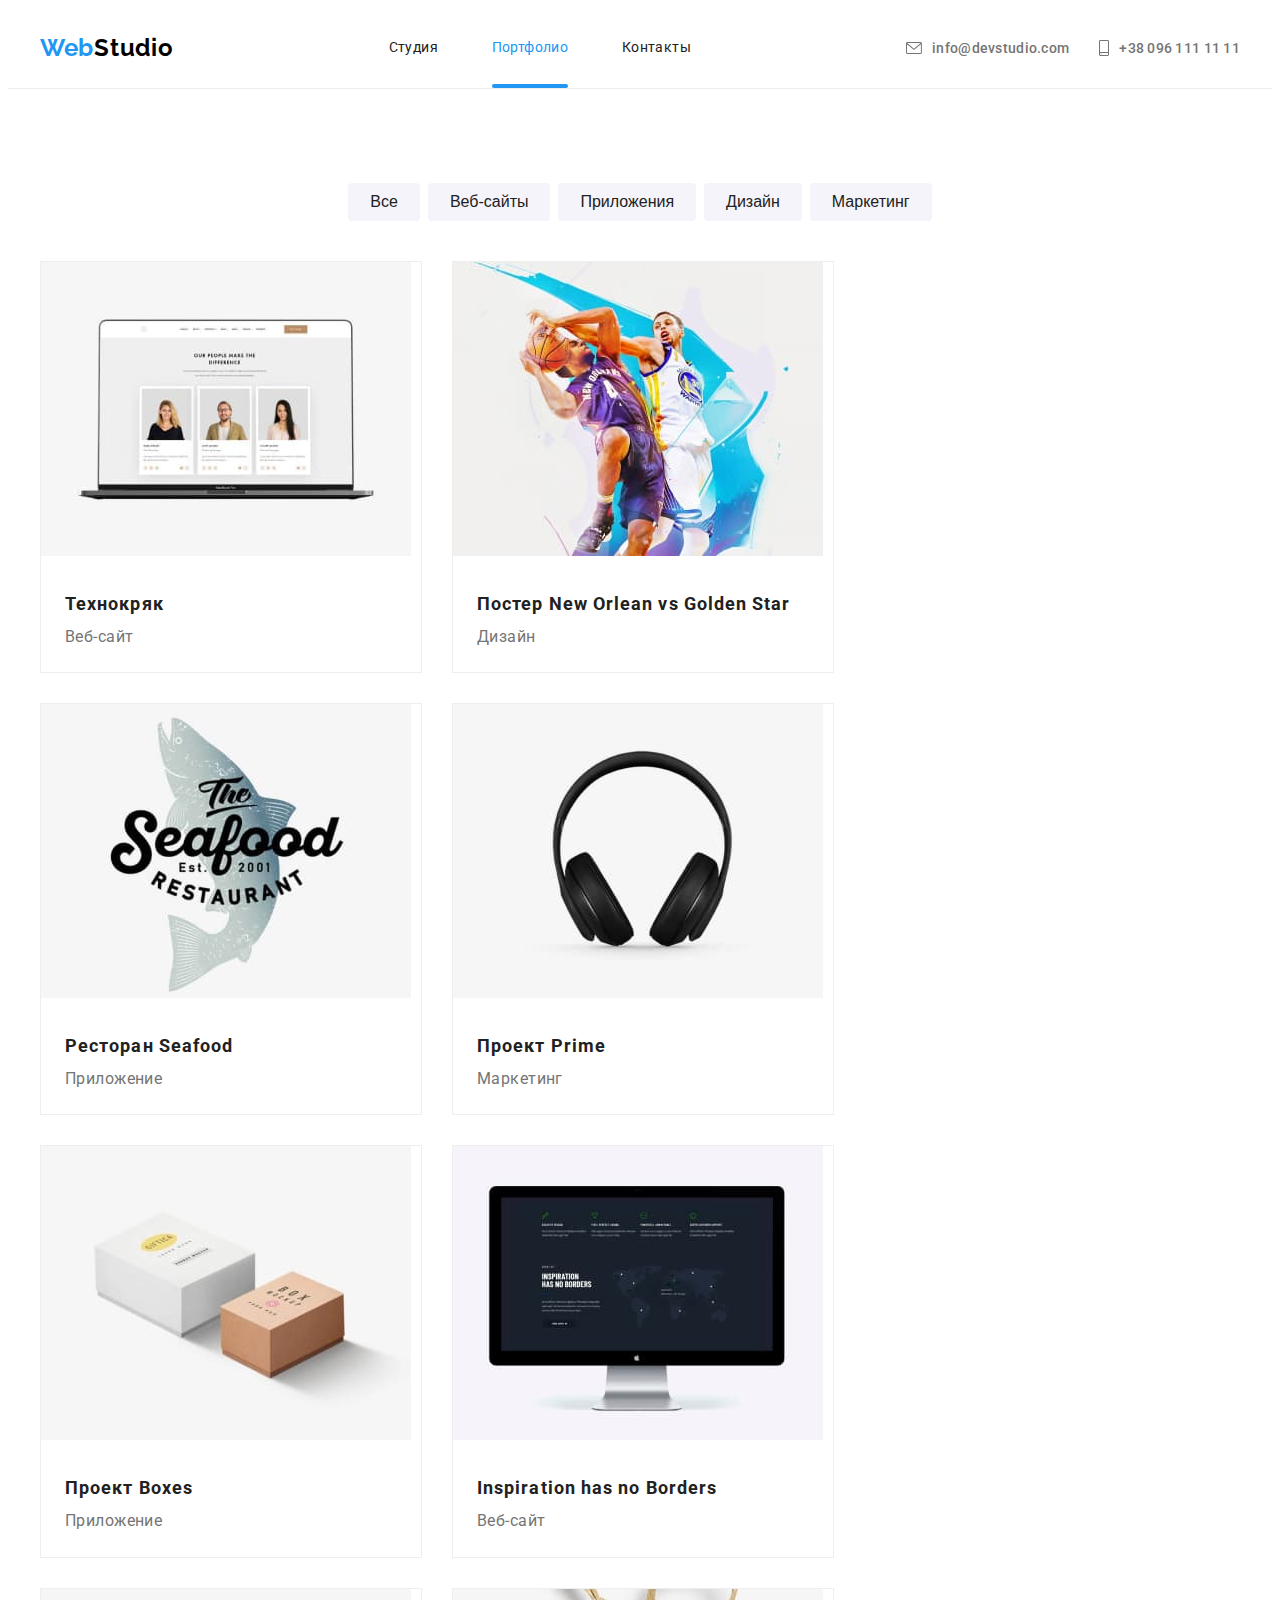
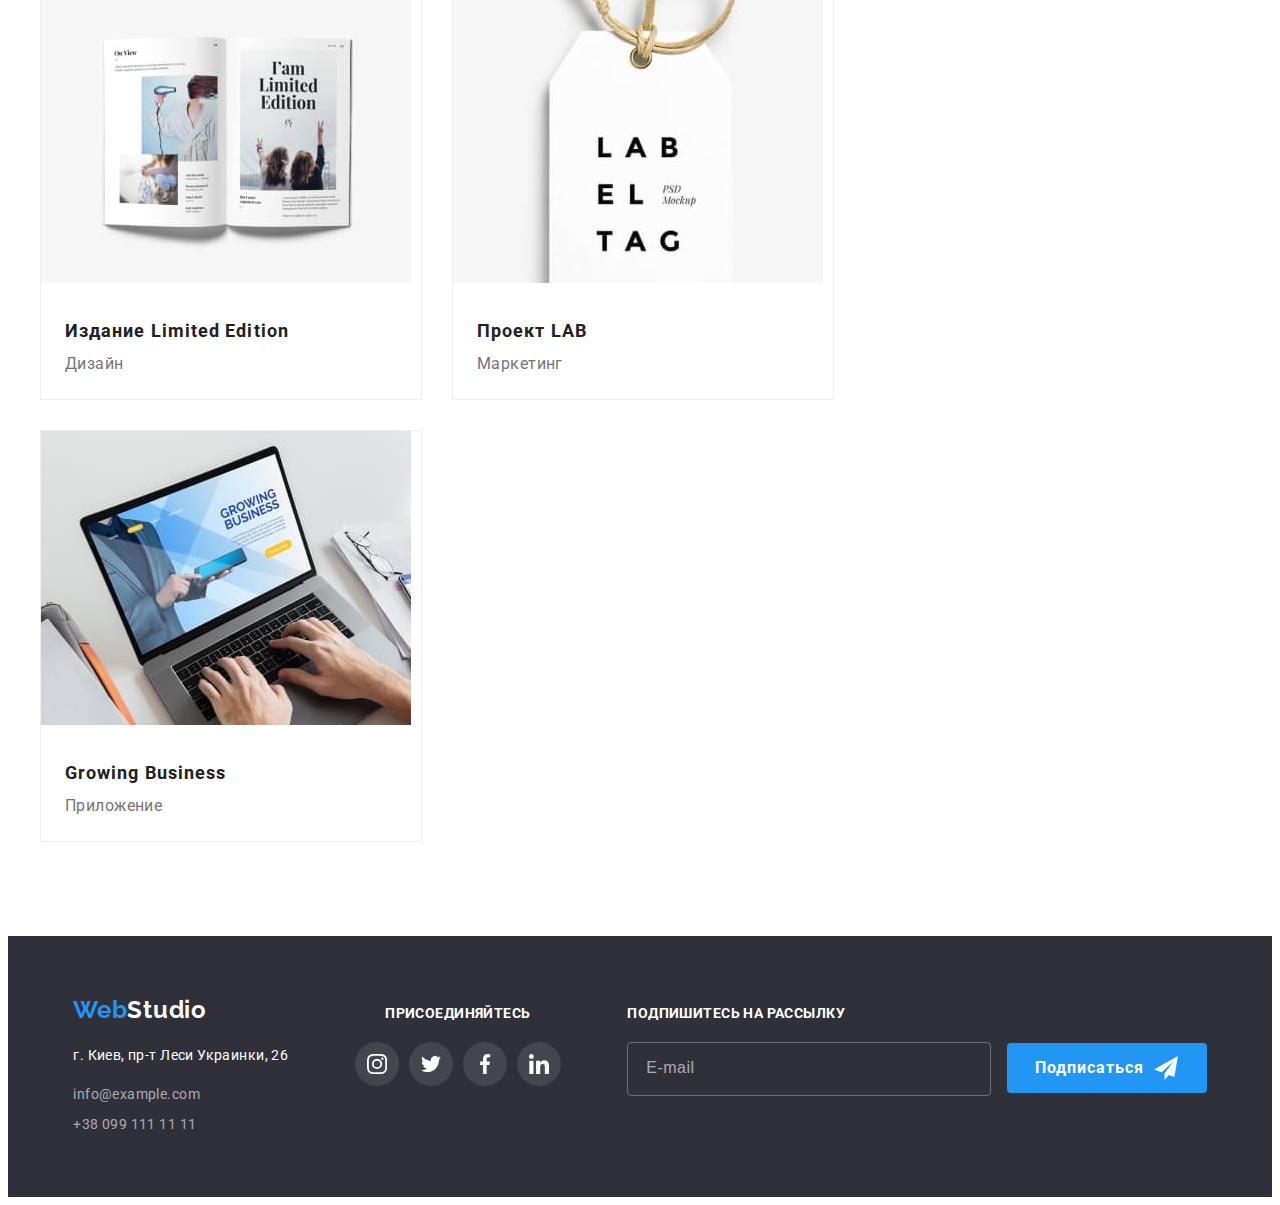
==== commit b571be13: "images" ====
--- a/portfolio.html
+++ b/portfolio.html
@@ -90,7 +90,13 @@
        <ul class="gallery__list list">
            <li class="gallery__item">
                <div class="gallery__box">
-                   <img src="./images/portfolio/img1.jpg" alt="изображение странички сайта на мониторе ноутбука" width="450px">
+						<picture>
+							<source srcset="./images/desktop/gallery1-370.jpg 1x, ./images/desktop/gallery1-370@2x.jpg 2x"
+								media="(min-width: 1200px)">
+							<source srcset="./images/tablet/gallery1-354.jpg 1x, ./images/tablet/gallery1-354@2x.jpg 2x" media="(min-width: 768px)">
+							<source srcset="./images/mobile/gallery1-450.jpg 1x, ./images/mobile/gallery1-450@2x.jpg 2x" media="(min-width: 480px)">
+                   <img src="./images/portfolio/img1.jpg" alt="изображение странички сайта на мониторе ноутбука">
+				   </picture>
                    <div class="gallery__overlay">
                        <p class="gallery__description">Технокряк это современная площадка распространения коронавируса. Компании используют эту платформу для цифрового
                     шпионажа и атак на защищённые серверa конкурентов.</p>
@@ -103,7 +109,15 @@
            </li>
            <li class="gallery__item">
                 <div class="gallery__box">
-               <img src="./images/portfolio/img2.jpg" alt="постер с двумя баскетболистами в прыжке" width="450px">
+				<picture>
+					<source srcset="./images/desktop/gallery2-370.jpg 1x, ./images/desktop/gallery2-370@2x.jpg 2x"
+						media="(min-width: 1200px)">
+					<source srcset="./images/tablet/gallery2-354.jpg 1x, ./images/tablet/gallery2-354@2x.jpg 2x"
+						media="(min-width: 768px)">
+					<source srcset="./images/mobile/gallery2-450.jpg 1x, ./images/mobile/gallery2-450@2x.jpg 2x"
+						media="(min-width: 480px)">
+               <img src="./images/portfolio/img2.jpg" alt="постер с двумя баскетболистами в прыжке">
+			   </picture>
                <div class="gallery__overlay">
                        <p class="gallery__description">Технокряк это современная площадка распространения коронавируса. Компании используют эту платформу для цифрового
                     шпионажа и атак на защищённые серверa конкурентов.</p>
@@ -116,7 +130,15 @@
            </li>
            <li class="gallery__item">
                 <div class="gallery__box">
-               <img src="./images/portfolio/img3.jpg" alt="логотип ресторана" width="450px">
+				<picture>
+					<source srcset="./images/desktop/gallery3-370.jpg 1x, ./images/desktop/gallery3-370@2x.jpg 2x"
+						media="(min-width: 1200px)">
+					<source srcset="./images/tablet/gallery3-354.jpg 1x, ./images/tablet/gallery3-354@2x.jpg 2x"
+						media="(min-width: 768px)">
+					<source srcset="./images/mobile/gallery3-450.jpg 1x, ./images/mobile/gallery3-450@2x.jpg 2x"
+						media="(min-width: 480px)">
+               <img src="./images/portfolio/img3.jpg" alt="логотип ресторана">
+			   </picture>
                <div class="gallery__overlay">
                        <p class="gallery__description">Технокряк это современная площадка распространения коронавируса. Компании используют эту платформу для цифрового
                     шпионажа и атак на защищённые серверa конкурентов.</p>
@@ -129,7 +151,15 @@
            </li>
            <li class="gallery__item">
                 <div class="gallery__box">
-               <img src="./images/portfolio/img4.jpg" alt="студийные наушники" width="450px">
+				<picture>
+					<source srcset="./images/desktop/gallery4-370.jpg 1x, ./images/desktop/gallery4-370@2x.jpg 2x"
+						media="(min-width: 1200px)">
+					<source srcset="./images/tablet/gallery4-354.jpg 1x, ./images/tablet/gallery4-354@2x.jpg 2x"
+						media="(min-width: 768px)">
+					<source srcset="./images/mobile/gallery4-450.jpg 1x, ./images/mobile/gallery4-450@2x.jpg 2x"
+						media="(min-width: 480px)">
+               <img src="./images/portfolio/img4.jpg" alt="студийные наушники">
+			   </picture>
                <div class="gallery__overlay">
                        <p class="gallery__description">Технокряк это современная площадка распространения коронавируса. Компании используют эту платформу для цифрового
                     шпионажа и атак на защищённые серверa конкурентов.</p>
@@ -142,7 +172,15 @@
            </li>
            <li class="gallery__item">
                 <div class="gallery__box">
-               <img src="./images/portfolio/img5.jpg" alt="две коробки - белая и светло-коричневая" width="450px">
+				<picture>
+					<source srcset="./images/desktop/gallery5-370.jpg 1x, ./images/desktop/gallery5-370@2x.jpg 2x"
+						media="(min-width: 1200px)">
+					<source srcset="./images/tablet/gallery5-354.jpg 1x, ./images/tablet/gallery5-354@2x.jpg 2x"
+						media="(min-width: 768px)">
+					<source srcset="./images/mobile/gallery5-450.jpg 1x, ./images/mobile/gallery5-450@2x.jpg 2x"
+						media="(min-width: 480px)">
+               <img src="./images/portfolio/img5.jpg" alt="две коробки - белая и светло-коричневая">
+			   </picture>
                <div class="gallery__overlay">
                        <p class="gallery__description">Технокряк это современная площадка распространения коронавируса. Компании используют эту платформу для цифрового
                     шпионажа и атак на защищённые серверa конкурентов.</p>
@@ -155,7 +193,15 @@
            </li>
            <li class="gallery__item">
                 <div class="gallery__box">
-               <img src="./images/portfolio/img6.jpg" alt="страничка сайта на экране монитора" width="450px">
+				<picture>
+					<source srcset="./images/desktop/gallery6-370.jpg 1x, ./images/desktop/gallery6-370@2x.jpg 2x"
+						media="(min-width: 1200px)">
+					<source srcset="./images/tablet/gallery6-354.jpg 1x, ./images/tablet/gallery6-354@2x.jpg 2x"
+						media="(min-width: 768px)">
+					<source srcset="./images/mobile/gallery6-450.jpg 1x, ./images/mobile/gallery6-450@2x.jpg 2x"
+						media="(min-width: 480px)">
+               <img src="./images/portfolio/img6.jpg" alt="страничка сайта на экране монитора">
+			   </picture>
                <div class="gallery__overlay">
                        <p class="gallery__description">Технокряк это современная площадка распространения коронавируса. Компании используют эту платформу для цифрового
                     шпионажа и атак на защищённые серверa конкурентов.</p>
@@ -168,7 +214,15 @@
            </li>
            <li class="gallery__item">
                 <div class="gallery__box">
-               <img src="./images/portfolio/img7.jpg" alt="разворот книги" width="450px">
+				<picture>
+					<source srcset="./images/desktop/gallery7-370.jpg 1x, ./images/desktop/gallery7-370@2x.jpg 2x"
+						media="(min-width: 1200px)">
+					<source srcset="./images/tablet/gallery7-354.jpg 1x, ./images/tablet/gallery7-354@2x.jpg 2x"
+						media="(min-width: 768px)">
+					<source srcset="./images/mobile/gallery7-450.jpg 1x, ./images/mobile/gallery7-450@2x.jpg 2x"
+						media="(min-width: 480px)">
+               <img src="./images/portfolio/img7.jpg" alt="разворот книги">
+			   </picture>
                <div class="gallery__overlay">
                        <p class="gallery__description">Технокряк это современная площадка распространения коронавируса. Компании используют эту платформу для цифрового
                     шпионажа и атак на защищённые серверa конкурентов.</p>
@@ -181,7 +235,15 @@
            </li>
            <li class="gallery__item">
                 <div class="gallery__box">
-               <img src="./images/portfolio/img8.jpg" alt="бирка на веревке" width="450px">
+									<picture>
+										<source srcset="./images/desktop/gallery8-370.jpg 1x, ./images/desktop/gallery8-370@2x.jpg 2x"
+											media="(min-width: 1200px)">
+										<source srcset="./images/tablet/gallery8-354.jpg 1x, ./images/tablet/gallery8-354@2x.jpg 2x"
+											media="(min-width: 768px)">
+										<source srcset="./images/mobile/gallery8-450.jpg 1x, ./images/mobile/gallery8-450@2x.jpg 2x"
+											media="(min-width: 480px)">
+               <img src="./images/portfolio/img8.jpg" alt="бирка на веревке">
+			   </picture>
                <div class="gallery__overlay">
                        <p class="gallery__description">Технокряк это современная площадка распространения коронавируса. Компании используют эту платформу для цифрового
                     шпионажа и атак на защищённые серверa конкурентов.</p>
@@ -194,7 +256,16 @@
            </li>
            <li class="gallery__item">
                 <div class="gallery__box">
-               <img src="./images/portfolio/img9.jpg" alt="человек работает за ноутбуком" width="450px">
+								<div class="gallery__box">
+									<picture>
+										<source srcset="./images/desktop/gallery9-370.jpg 1x, ./images/desktop/gallery9-370@2x.jpg 2x"
+											media="(min-width: 1200px)">
+										<source srcset="./images/tablet/gallery9-354.jpg 1x, ./images/tablet/gallery9-354@2x.jpg 2x"
+											media="(min-width: 768px)">
+										<source srcset="./images/mobile/gallery9-450.jpg 1x, ./images/mobile/gallery9-450@2x.jpg 2x"
+											media="(min-width: 480px)">
+               <img src="./images/portfolio/img9.jpg" alt="человек работает за ноутбуком">
+			   </picture>
                <div class="gallery__overlay">
                        <p class="gallery__description">Технокряк это современная площадка распространения коронавируса. Компании используют эту платформу для цифрового
                     шпионажа и атак на защищённые серверa конкурентов.</p>
--- a/css/main.min.css
+++ b/css/main.min.css
@@ -1,2 +1,2 @@
-.visually-hidden{position:absolute !important;clip:rect(1px 1px 1px 1px);clip:rect(1px, 1px, 1px, 1px);padding:0 !important;border:0 !important;height:1px !important;width:1px !important;overflow:hidden}:root{--primary-text-color: #757575;--secondary-color: #212121;--accent-color: #2196f3;--primary-bgc: #ffffff;--secondary-bgc: #f5f4fa;--icons-color: #afb1b8;--time-transition: cubic-bezier(0.4, 0, 0.2, 1)}body{color:var(--primary-text-color);font-family:'Roboto', sans-serif;font-style:normal;font-size:14px;line-height:1.71;letter-spacing:0.03em;background-color:var(--primary-bgc)}.title{margin-bottom:0;margin-top:0}.list{margin-bottom:0;margin-top:0;padding-left:0;list-style:none}.link{text-decoration:none;display:inline-block;transition:color 250ms var(--time-transition)}.link:hover,.link:focus{color:var(--accent-color)}.text{margin-bottom:0;margin-top:0}img{display:inline-block;max-width:100%;height:auto}.header--border{border-bottom:1px solid #ececec}@media screen and (max-width: 767px){.header--border{border:none}}.projects__title,.team__title,.clients__title{margin-bottom:30px;color:var(--secondary-color);font-weight:700;font-size:36px;line-height:1.17;text-align:center;letter-spacing:0.03em}.container{width:100%;height:100%;padding-left:15px;padding-right:15px;margin-left:auto;margin-right:auto}@media screen and (min-width: 480px){.container{width:480px}}@media screen and (min-width: 768px){.container{width:768px}}@media screen and (min-width: 1200px){.container{width:1200px}}.button{width:200px;height:50px;padding-top:10px;padding-bottom:10px;padding-left:0;padding-right:0;border:none;color:var(--primary-bgc);font-family:inherit;font-weight:700;font-size:16px;line-height:1.88;letter-spacing:0.06em;cursor:pointer;background-color:var(--accent-color);border-radius:4px}.gallery__button{padding:6px 22px;color:var(--secondary-color);font-weight:500;font-size:16px;line-height:1.63;background-color:var(--secondary-bgc);border:none;border-radius:4px;transition:color 250ms var(--time-transition),background-color 250ms var(--time-transition),box-shadow 250ms var(--time-transition)}.gallery__button:hover,.gallery__button:focus{color:var(--primary-bgc);background-color:var(--accent-color);box-shadow:0px 3px 1px rgba(0,0,0,0.1),0px 1px 2px rgba(0,0,0,0.08),0px 2px 2px rgba(0,0,0,0.12)}.logo{font-family:'Raleway', sans-serif;font-weight:700;font-size:24px;line-height:1.17;letter-spacing:0.03em}.logo--first-color{color:var(--accent-color)}@media screen and (max-width: 767px){.header__logo{position:absolute;left:15px;top:50%;transform:translateY(-50%);font-size:24px;line-height:1.16}}@media screen and (min-width: 768px){.header__logo{padding-top:26px}}.header__logo--second-color{color:#000000}.footer__logo--second-color{color:var(--primary-bgc)}.footer__logo{display:block;margin-bottom:20px}.header{height:60px}@media screen and (min-width: 768px){.header{height:80px}}@media screen and (max-width: 767px){.header__container{position:relative}}@media screen and (min-width: 768px){.header__container{display:flex;justify-content:space-between}}.header__button{position:absolute;right:15px;top:50%;transform:translateY(-50%);z-index:10;padding:0;background-color:transparent;border:none}@media screen and (min-width: 768px){.header__button{display:none}}.header__close-icon{display:none}.header__button.is-open .header__burger-icon{display:none}.header__button.is-open .header__close-icon{display:block}@media screen and (max-width: 767px){.header__icon{display:none}}@media screen and (min-width: 480px){.header__contacts{display:flex;flex-direction:column-reverse;padding-bottom:64px;background-color:var(--primary-bgc)}}@media screen and (min-width: 768px){.header__contacts{flex-direction:column;justify-content:space-between;padding-top:21px;padding-bottom:21px}}@media screen and (min-width: 1200px){.header__contacts{flex-direction:row}}@media screen and (max-width: 767px){.header__contacts--tablet{display:none}}@media screen and (min-width: 768px){.header__contacts--mobile{display:none}}@media screen and (min-width: 480px){.header__link{padding-left:40px;font-weight:500;color:var(--primary-text-color)}}@media screen and (min-width: 768px){.header__link{display:flex;align-items:center}}@media screen and (min-width: 1200px){.header__link{padding:0}}@media screen and (min-width: 480px){.header__link--mail{font-size:24px;line-height:1.17;letter-spacing:0.02em}}@media screen and (min-width: 768px){.header__link--mail{font-size:12px;line-height:1.17;letter-spacing:0.02em}}@media screen and (min-width: 1200px){.header__link--mail{font-size:14px;letter-spacing:1.14}}@media screen and (min-width: 480px){.header__link--phone{margin-bottom:32px;font-size:34px;line-height:1.18;letter-spacing:0.02em;color:var(--accent-color)}}@media screen and (min-width: 768px){.header__link--phone{margin-bottom:0;font-size:12px;line-height:1.17;letter-spacing:0.02em;color:var(--primary-text-color)}}@media screen and (min-width: 1200px){.header__link--phone{margin-left:30px;font-size:14px;letter-spacing:1.14}}.header__mail-icon{margin-right:10px;fill:currentColor}@media screen and (min-width: 768px){.header__mail-icon{width:16px;height:12px}}.header__phone-icon{margin-right:10px;fill:currentColor}@media screen and (min-width: 768px){.header__phone-icon{width:10px;height:14px}}@media screen and (min-width: 768px){.header__phone-icon{width:10px;height:16px}}.header__icon-menu:hover,.header__icon-menu:focus{fill:var(--accent-color)}.header__socals-box{padding-left:40px;padding-right:15px;padding-bottom:48px;background-color:var(--primary-bgc)}@media screen and (min-width: 768px){.header__socals-box{display:none}}.header__socals-link{display:inline-block;color:var(--accent-color);font-weight:500;font-size:18px;line-height:1.22;letter-spacing:0.02em}.header__socals-link:not(:last-child){margin-right:20px}@media screen and (max-width: 767px){.header__pagination{display:none;width:100%;height:100%;padding-left:15px;padding-right:15px;margin-left:auto;margin-right:auto;position:fixed;top:0;bottom:0;left:0;right:0;overflow-y:scroll;background-color:var(--primary-bgc)}}.pagination.is-open{display:block}@media screen and (max-width: 767px){.pagination__list{display:block;padding-top:60px;padding-left:40px;padding-right:15px;padding-bottom:302px;font-style:normal;font-weight:500;font-size:40px;line-height:1.18;letter-spacing:0.02em;background-color:var(--primary-bgc)}}@media screen and (max-width: 767px){.pagination__item:not(:last-child){margin-bottom:32px}}@media screen and (min-width: 768px){.pagination__item{display:inline-block;position:relative}.pagination__item:not(:last-child){margin-right:50px}}.pagination__link{color:var(--secondary-color);padding-top:28px;padding-bottom:28px}.pagination__link--current{color:var(--accent-color)}@media screen and (min-width: 768px){.pagination__link--current::after{content:'';position:absolute;bottom:0;left:0;width:100%;height:4px;background-color:var(--accent-color);border-radius:2px}}.hero{max-height:400px;max-width:1600px;margin-left:auto;margin-right:auto;padding-top:118px;padding-bottom:118px;background-color:#c4c4c4;background-image:linear-gradient(to right, rgba(47,48,58,0.4), rgba(47,48,58,0.4)),url(../images/hero.jpg);background-repeat:no-repeat;background-position:center}@media screen and (min-width: 480px){.hero{width:480px}}@media screen and (min-width: 768px){.hero{width:768px}}@media screen and (min-width: 1200px){.hero{width:100%;max-width:1600px}}.hero__title{margin-top:0;margin-bottom:30px;color:var(--primary-bgc);font-weight:900;font-size:26px;line-height:1.62;text-align:center;letter-spacing:0.06em;text-transform:uppercase}@media screen and (min-width: 1200px){.hero__title{font-size:44px;line-height:1.36}}.hero__button{display:block;margin-left:auto;margin-right:auto}@media screen and (min-width: 480px){.backdrop{position:fixed;top:0;left:0;width:100%;height:100%;z-index:30;overflow-y:scroll;padding-top:93px;padding-left:15px;padding-right:15px;padding-bottom:94px;background-color:rgba(0,0,0,0.2);opacity:1;transition:opacity 250ms var(--time-transition)}}.is-hidden{opacity:0;pointer-events:none}.is-hidden .modal{transform:translate(-50%, -50%) scale(0)}.modal{position:relative;z-index:15;background-color:var(--primary-bgc);box-shadow:0px 1px 3px rgba(0,0,0,0.12),0px 1px 1px rgba(0,0,0,0.14),0px 2px 1px rgba(0,0,0,0.2);border-radius:4px}@media screen and (min-width: 480px){.modal{width:450px;height:auto;margin-left:auto;margin-right:auto}}@media screen and (min-width: 1200px){.modal{width:528px;height:auto;margin-left:auto;margin-right:auto;top:50%;left:50%;transform:translate(-115%, -50%) scale(1);transition:transform 250ms var(--time-transition)}}.modal__close-btn{position:absolute;top:8px;right:8px;z-index:800;width:30px;height:30px;right:8px;top:8px;cursor:pointer;background-color:transparent;box-sizing:border-box;border:1px solid rgba(0,0,0,0.1);border-radius:50%;transition:outline 250ms var(--time-transition),color 250ms var(--time-transition)}.modal__close-btn:focus,.modal__close-btn:hover{color:var(--accent-color);outline:transparent}.modal__close-icon{fill:currentColor;position:absolute;top:50%;left:50%;transform:translate(-50%, -50%)}.modal__text{margin:0;padding-top:40px;padding-left:40px;padding-right:40px;margin-bottom:12px;color:var(--secondary-color);font-weight:700;font-size:20px;line-height:1.5;text-align:center;letter-spacing:0.03em}@media screen and (min-width: 1200px){.modal__text{line-height:1.15}}.modal__form{padding-left:40px;padding-right:40px}.modal__box{display:flex;flex-direction:column;margin-bottom:10px;color:var(--primary-text-color);font-weight:400;font-size:12px;line-height:1.16;letter-spacing:0.01em}.modal__box:hover,.modal__box:focus{color:var(--accent-color);transition:color 250ms var(--time-transition)}.modal__label{position:relative;margin-top:4px}.modal__input{width:100%;padding-left:30px;height:40px;margin:0;background-color:transparent;border:1px solid rgba(33,33,33,0.2);border-radius:4px;transition:outline 250ms var(--time-transition),border 250ms var(--time-transition)}.modal__input:focus{outline:transparent;border:1px solid var(--accent-color)}.modal__input:focus+.modal__icon{fill:var(--accent-color)}.modal__input::placeholder{font-weight:400;font-size:12px;line-height:1.16;letter-spacing:0.01em;color:rgba(117,117,117,0.5)}.modal__icon{position:absolute;top:50%;left:15px;transform:translateY(-50%);fill:#000;transition:fill 250ms var(--time-transition)}textarea.modal__input{resize:none;height:120px;padding-top:12px;padding-bottom:12px;padding-left:16px;padding-right:16px}.modal__checkbox{display:flex;align-items:center;justify-content:center}.modal__checkbox-input{-webkit-appearance:none;-moz-appearance:none;appearance:none}.modal__checkbox-input:focus+.modal__checkbox-icon{outline:3px solid var(--accent-color)}.modal__checkbox-input:checked+.modal__checkbox-icon{background-color:var(--accent-color);fill:var(--primary-bgc);border:transparent}.modal__checkbox-icon{margin-right:4px;fill:transparent;background-color:transparent;border-radius:2px;border:2px solid #000;transition:background-color 250ms var(--time-transition),fill 250ms var(--time-transition),border 250ms var(--time-transition)}.modal__link{font-size:12px;line-height:1.17;color:var(--accent-color)}@media screen and (min-width: 1200px){.modal__link{font-size:14px;line-height:1.71}}.modal__checkbox-text{font-size:12px;line-height:1.17}@media screen and (min-width: 1200px){.modal__checkbox-text{font-size:14px;line-height:1.71}}.modal__submit-button{margin-top:30px;margin-left:85px;margin-right:85px;margin-bottom:40px}.features{padding-top:60px;margin-bottom:60px}@media screen and (min-width: 768px){.features__list{display:flex;flex-wrap:wrap;margin-top:-30px;margin-left:-30px}}@media screen and (min-width: 768px){.features__item{flex-basis:calc(( 100% - 30px * 3) /2);height:251px;margin-top:30px;margin-left:30px}}.features__icon-box{background-color:#f5f4fa;border-radius:4px}@media screen and (min-width: 480px){.features__icon-box{padding-top:25px;padding-bottom:25px;padding-left:190px;padding-right:190px;margin-bottom:30px}}@media screen and (min-width: 768px){.features__icon-box{padding-left:142px;padding-right:142px}}.features__title{margin-bottom:10px;color:var(--secondary-color);font-weight:700;font-size:14px;line-height:1.14;letter-spacing:0.03em;text-transform:uppercase}.projects{display:none;padding-top:94px;padding-bottom:94px}.projects__item{position:relative;width:calc((100% - 2 * 30px) / 3)}.projects__item:not(:last-child){margin-right:30px}.projects__text{position:absolute;top:100%;transform:translateY(-100%);width:370px;height:70px;display:flex;align-items:center;justify-content:center;color:var(--primary-bgc);font-size:14px;font-weight:700;line-height:1.14;letter-spacing:0.03em;text-transform:uppercase;background-color:rgba(47,48,58,0.8)}.team{padding-bottom:60px;padding-top:60px;font-weight:400;font-size:16px;line-height:1.19;text-align:center;background-color:var(--secondary-bgc)}@media screen and (min-width: 768px){.team__list{display:flex;flex-wrap:wrap;margin-top:-30px;margin-left:-30px}}.team__item{padding-bottom:24px;background-color:var(--primary-bgc);box-shadow:0px 1px 3px rgba(0,0,0,0.12),0px 1px 1px rgba(0,0,0,0.14),0px 2px 1px rgba(0,0,0,0.2);border-radius:0px 0px 4px 4px}@media screen and (max-width: 767px){.team__item:not(:last-child){margin-bottom:30px}}@media screen and (min-width: 768px){.team__item{width:calc((100% - 2 * 30px) / 2);margin-top:30px;margin-left:30px}}.team__box{padding-top:30px;padding-bottom:16px;padding-left:auto;padding-right:auto}.team__item-title{color:var(--secondary-color);font-weight:500;font-size:16px;line-height:1.19;letter-spacing:0.03em;margin-bottom:10px}.socals__list{display:flex;justify-content:center}.socals__link{color:var(--icons-color);background-color:var(--primary-bgc);border-radius:50%;transition:background-color 250ms var(--time-transition),color 250ms var(--time-transition)}.socals__item{display:flex;align-items:center;width:44px;height:44px}.socals__item:not(:last-child){margin-right:10px}.socals__icon{fill:var(--icons-color)}.footer__socal-link{display:flex;justify-content:center;align-items:center;width:44px;height:44px;background-color:rgba(255,255,255,0.1);border-radius:50%}.footer__socal-item:not(:last-child){margin-right:10px}.footer__socal-icon{fill:var(--primary-bgc)}.clients{padding-top:60px;padding-bottom:60px}.clients__list{display:flex;flex-wrap:wrap;margin-top:-30px;margin-left:-30px}.clients__item{display:flex;justify-content:center;align-items:center;width:calc((100% - 30px * 2) / 2);height:92px;margin-top:30px;margin-left:30px;border:1px solid var(--icons-color);border-radius:4px;transition:border 250ms var(--time-transition),color 250ms var(--time-transition)}.clients__item:hover,.clients__item:focus{border:1px solid var(--accent-color)}.clients__link{color:var(--icons-color)}.clients__icon{fill:currentColor}.adress{font-style:normal;font-weight:400;font-size:14px;line-height:1.71}.adress__map-item{margin-bottom:15px}.adress__mail-item{margin-bottom:6px}.adress__map-link{color:var(--primary-bgc)}.adress__mail-link,.adress__phone-link{color:rgba(255,255,255,0.6)}.footer__input{height:50px;width:450px;margin:0;background-color:transparent;border:1px solid rgba(255,255,255,0.3);border-radius:4px;margin-bottom:20px}.footer__input::placeholder{padding-left:16px;font-size:16px;line-height:1.25;letter-spacing:0.03em;color:rgba(255,255,255,0.6)}.footer__submit-button{margin-left:12px;display:inline-flex;justify-content:center;align-items:center}.footer__send-icon{margin-left:10px;fill:var(--primary-bgc)}.footer{padding-top:60px;padding-bottom:60px;margin-left:auto;margin-right:auto;background-color:#2f303a}@media screen and (min-width: 480px){.footer{width:480px}}@media screen and (min-width: 768px){.footer{width:768px}}.footer__container{align-items:baseline}@media screen and (min-width: 768px){.footer__container{display:flex;flex-wrap:wrap;justify-content:space-around}}.left{text-align:center;padding-bottom:60px}.middle{text-align:center;padding-bottom:60px}.footer__appeal{margin-bottom:20px;color:var(--primary-bgc);font-weight:700;font-size:14px;line-height:1.14;letter-spacing:0.03em;text-transform:uppercase}.right{text-align:center}@media screen and (min-width: 768px){.footer__submit-button{display:block;margin-left:auto;margin-right:auto}}.gallery{padding-top:94px;font-size:16px;line-height:1.88}.buttons__list{display:flex;flex-wrap:wrap;justify-content:flex-start;margin-bottom:40px}@media screen and (min-width: 768px){.buttons__list{justify-content:center;margin-bottom:30px}}.buttons__item:not(:last-child){margin-right:8px}.buttons__item:nth-child(-n+3){margin-bottom:10px}.gallery__list{display:flex;flex-wrap:wrap;padding-bottom:94px;margin-top:-30px;margin-left:-30px}@media screen and (min-width: 768px){.gallery__list{margin-top:-30px;margin-left:-30px}}.gallery__item{border:1px solid #eeeeee;transition:box-shadow 250ms var(--time-transition)}@media screen and (min-width: 480px){.gallery__item{width:100%;margin-top:30px;margin-left:30px}}@media screen and (min-width: 768px){.gallery__item{width:calc((100% - 2 * 30px) / 2);margin-top:30px;margin-left:30px}}.gallery__item:hover,.gallery__item:focus{box-shadow:0px 1px 1px rgba(0,0,0,0.12),0px 4px 4px rgba(0,0,0,0.06),1px 4px 6px rgba(0,0,0,0.16)}.gallery__item:hover .gallery__overlay,.gallery__item:focus .gallery__overlay{transform:translateY(0)}.gallery__name{padding-top:20px;padding-bottom:20px;padding-left:24px;padding-right:24px}.gallery__title{color:var(--secondary-color);font-weight:700;font-size:18px;line-height:2;letter-spacing:0.06em}.gallery__box{position:relative;overflow:hidden}.gallery__overlay{position:absolute;bottom:0;width:100%;height:100%;color:var(--primary-bgc);font-size:18px;line-height:1.56;background-color:rgba(33,150,243,0.9);transform:translateY(100%);transition:transform 250ms var(--time-transition)}.gallery__description{margin:0;padding-left:24px;padding-right:24px;padding-top:63px;padding-bottom:63px}
+.visually-hidden{position:absolute !important;clip:rect(1px 1px 1px 1px);clip:rect(1px, 1px, 1px, 1px);padding:0 !important;border:0 !important;height:1px !important;width:1px !important;overflow:hidden}:root{--primary-text-color: #757575;--secondary-color: #212121;--accent-color: #2196f3;--primary-bgc: #ffffff;--secondary-bgc: #f5f4fa;--icons-color: #afb1b8;--time-transition: cubic-bezier(0.4, 0, 0.2, 1)}body{color:var(--primary-text-color);font-family:'Roboto', sans-serif;font-style:normal;font-size:14px;line-height:1.71;letter-spacing:0.03em;background-color:var(--primary-bgc)}.title{margin-bottom:0;margin-top:0}.list{margin-bottom:0;margin-top:0;padding-left:0;list-style:none}.link{text-decoration:none;display:inline-block;transition:color 250ms var(--time-transition)}.link:hover,.link:focus{color:var(--accent-color)}.text{margin-bottom:0;margin-top:0}img{display:inline-block;max-width:100%;height:auto}.header--border{border-bottom:1px solid #ececec}@media screen and (max-width: 767px){.header--border{border:none}}.projects__title,.team__title,.clients__title{margin-bottom:30px;color:var(--secondary-color);font-weight:700;font-size:28px;line-height:1.18;text-align:center;letter-spacing:0.03em}@media screen and (min-width: 1200px){.projects__title,.team__title,.clients__title{margin-bottom:50px;font-size:36px;line-height:1.17}}.container{width:100%;height:100%;padding-left:15px;padding-right:15px;margin-left:auto;margin-right:auto}@media screen and (min-width: 480px){.container{width:480px}}@media screen and (min-width: 768px){.container{width:768px}}@media screen and (min-width: 1200px){.container{width:1200px}}.button{width:200px;height:50px;padding-top:10px;padding-bottom:10px;padding-left:0;padding-right:0;border:none;color:var(--primary-bgc);font-family:inherit;font-weight:700;font-size:16px;line-height:1.88;letter-spacing:0.06em;cursor:pointer;background-color:var(--accent-color);border-radius:4px}.gallery__button{padding:6px 22px;color:var(--secondary-color);font-weight:500;font-size:16px;line-height:1.63;background-color:var(--secondary-bgc);border:none;border-radius:4px;transition:color 250ms var(--time-transition),background-color 250ms var(--time-transition),box-shadow 250ms var(--time-transition)}.gallery__button:hover,.gallery__button:focus{color:var(--primary-bgc);background-color:var(--accent-color);box-shadow:0px 3px 1px rgba(0,0,0,0.1),0px 1px 2px rgba(0,0,0,0.08),0px 2px 2px rgba(0,0,0,0.12)}.logo{font-family:'Raleway', sans-serif;font-weight:700;font-size:24px;line-height:1.17;letter-spacing:0.03em}.logo--first-color{color:var(--accent-color)}@media screen and (max-width: 767px){.header__logo{position:absolute;left:15px;top:50%;transform:translateY(-50%);font-size:24px;line-height:1.16}}@media screen and (min-width: 768px){.header__logo{padding-top:26px}}.header__logo--second-color{color:#000000}.footer__logo--second-color{color:var(--primary-bgc)}.footer__logo{display:block;margin-bottom:20px}.header{height:60px}@media screen and (min-width: 768px){.header{height:80px}}@media screen and (max-width: 767px){.header__container{position:relative}}@media screen and (min-width: 768px){.header__container{display:flex;justify-content:space-between}}.header__button{position:absolute;right:15px;top:50%;transform:translateY(-50%);z-index:10;padding:0;background-color:transparent;border:none}@media screen and (min-width: 768px){.header__button{display:none}}.header__close-icon{display:none}.header__button.is-open .header__burger-icon{display:none}.header__button.is-open .header__close-icon{display:block}@media screen and (max-width: 767px){.header__icon{display:none}}@media screen and (min-width: 480px){.header__contacts{display:flex;flex-direction:column-reverse;padding-bottom:64px;background-color:var(--primary-bgc)}}@media screen and (min-width: 768px){.header__contacts{flex-direction:column;justify-content:space-between;padding-top:21px;padding-bottom:21px}}@media screen and (min-width: 1200px){.header__contacts{flex-direction:row}}@media screen and (max-width: 767px){.header__contacts--tablet{display:none}}@media screen and (min-width: 768px){.header__contacts--mobile{display:none}}@media screen and (min-width: 480px){.header__link{padding-left:40px;font-weight:500;color:var(--primary-text-color)}}@media screen and (min-width: 768px){.header__link{display:flex;align-items:center}}@media screen and (min-width: 1200px){.header__link{padding:0}}@media screen and (min-width: 480px){.header__link--mail{font-size:24px;line-height:1.17;letter-spacing:0.02em}}@media screen and (min-width: 768px){.header__link--mail{font-size:12px;line-height:1.17;letter-spacing:0.02em}}@media screen and (min-width: 1200px){.header__link--mail{font-size:14px;letter-spacing:1.14}}@media screen and (min-width: 480px){.header__link--phone{margin-bottom:32px;font-size:34px;line-height:1.18;letter-spacing:0.02em;color:var(--accent-color)}}@media screen and (min-width: 768px){.header__link--phone{margin-bottom:0;font-size:12px;line-height:1.17;letter-spacing:0.02em;color:var(--primary-text-color)}}@media screen and (min-width: 1200px){.header__link--phone{margin-left:30px;font-size:14px;letter-spacing:1.14}}.header__mail-icon{margin-right:10px;fill:currentColor}@media screen and (min-width: 768px){.header__mail-icon{width:16px;height:12px}}.header__phone-icon{margin-right:10px;fill:currentColor}@media screen and (min-width: 768px){.header__phone-icon{width:10px;height:14px}}@media screen and (min-width: 768px){.header__phone-icon{width:10px;height:16px}}.header__icon-menu:hover,.header__icon-menu:focus{fill:var(--accent-color)}.header__socals-box{padding-left:40px;padding-right:15px;padding-bottom:48px;background-color:var(--primary-bgc)}@media screen and (min-width: 768px){.header__socals-box{display:none}}.header__socals-link{display:inline-block;color:var(--accent-color);font-weight:500;font-size:18px;line-height:1.22;letter-spacing:0.02em}.header__socals-link:not(:last-child){margin-right:20px}@media screen and (max-width: 767px){.header__pagination{display:none;width:100%;height:100%;padding-left:15px;padding-right:15px;margin-left:auto;margin-right:auto;position:fixed;top:0;bottom:0;left:0;right:0;overflow-y:scroll;background-color:var(--primary-bgc)}}.pagination.is-open{display:block}@media screen and (max-width: 767px){.pagination__list{display:block;padding-top:60px;padding-left:40px;padding-right:15px;padding-bottom:302px;font-style:normal;font-weight:500;font-size:40px;line-height:1.18;letter-spacing:0.02em;background-color:var(--primary-bgc)}}@media screen and (max-width: 767px){.pagination__item:not(:last-child){margin-bottom:32px}}@media screen and (min-width: 768px){.pagination__item{display:inline-block;position:relative}.pagination__item:not(:last-child){margin-right:50px}}.pagination__link{color:var(--secondary-color)}@media screen and (min-width: 768px){.pagination__link{padding-top:28px;padding-bottom:28px}}.pagination__link--current{color:var(--accent-color)}@media screen and (min-width: 768px){.pagination__link--current::after{content:'';position:absolute;bottom:0;left:0;width:100%;height:4px;background-color:var(--accent-color);border-radius:2px}}.hero{max-height:400px;max-width:1600px;margin-left:auto;margin-right:auto;padding-top:118px;padding-bottom:118px;background-color:#c4c4c4}@media screen and (max-width: 767px){.hero{background-image:linear-gradient(to right, rgba(47,48,58,0.4), rgba(47,48,58,0.4)),url(../images/mobile/hero-480.jpg);background-repeat:no-repeat;background-position:center;background-size:cover}}@media screen and (max-width: 767px) and (min-device-pixel-ratio: 2), screen and (max-width: 767px) and (min-resolution: 192dpi), screen and (max-width: 767px) and (min-resolution: 2dppx){.hero{background-image:linear-gradient(to right, rgba(47,48,58,0.4), rgba(47,48,58,0.4)),url(../images/mobile/hero-480@2x.jpg)}}@media screen and (min-width: 768px){.hero{background-image:linear-gradient(to right, rgba(47,48,58,0.4), rgba(47,48,58,0.4)),url(../images/tablet/hero-768.jpg);background-repeat:no-repeat;background-position:center;background-size:cover}}@media screen and (min-width: 768px) and (min-device-pixel-ratio: 2), screen and (min-width: 768px) and (min-resolution: 192dpi), screen and (min-width: 768px) and (min-resolution: 2dppx){.hero{background-image:linear-gradient(to right, rgba(47,48,58,0.4), rgba(47,48,58,0.4)),url(../images/tablet/hero-768@2x.jpg)}}@media screen and (min-width: 1200px){.hero{background-image:linear-gradient(to right, rgba(47,48,58,0.4), rgba(47,48,58,0.4)),url(../images/desktop/hero-1600.jpg);background-repeat:no-repeat;background-position:center;background-size:cover}}@media screen and (min-width: 1200px) and (min-device-pixel-ratio: 2), screen and (min-width: 1200px) and (min-resolution: 192dpi), screen and (min-width: 1200px) and (min-resolution: 2dppx){.hero{background-image:linear-gradient(to right, rgba(47,48,58,0.4), rgba(47,48,58,0.4)),url(../images/desktop/hero-1600@2x.jpg);background-size:cover}}@media screen and (min-width: 480px){.hero{width:480px;padding-bottom:60px}}@media screen and (min-width: 768px){.hero{width:768px}}@media screen and (min-width: 1200px){.hero{width:100%;max-width:1600px;padding-bottom:94px}}.hero__title{margin-top:0;margin-bottom:30px;color:var(--primary-bgc);font-weight:900;font-size:26px;line-height:1.62;text-align:center;letter-spacing:0.06em;text-transform:uppercase}@media screen and (min-width: 1200px){.hero__title{font-size:44px;line-height:1.36}}.hero__button{display:block;margin-left:auto;margin-right:auto}@media screen and (min-width: 480px){.backdrop{position:fixed;top:0;left:0;width:100%;height:100%;z-index:30;overflow-y:scroll;padding-top:93px;padding-left:15px;padding-right:15px;padding-bottom:94px;background-color:rgba(0,0,0,0.2);opacity:1;transition:opacity 250ms var(--time-transition)}}.is-hidden{opacity:0;pointer-events:none}.is-hidden .modal{transform:translate(-50%, -50%) scale(0)}.modal{position:relative;z-index:15;background-color:var(--primary-bgc);box-shadow:0px 1px 3px rgba(0,0,0,0.12),0px 1px 1px rgba(0,0,0,0.14),0px 2px 1px rgba(0,0,0,0.2);border-radius:4px}@media screen and (min-width: 480px){.modal{width:450px;height:auto;margin-left:auto;margin-right:auto}}@media screen and (min-width: 1200px){.modal{width:528px;height:auto;margin-left:auto;margin-right:auto;top:50%;left:50%;transform:translate(-115%, -50%) scale(1);transition:transform 250ms var(--time-transition)}}.modal__close-btn{position:absolute;top:8px;right:8px;z-index:800;width:30px;height:30px;right:8px;top:8px;cursor:pointer;background-color:transparent;box-sizing:border-box;border:1px solid rgba(0,0,0,0.1);border-radius:50%;transition:outline 250ms var(--time-transition),color 250ms var(--time-transition)}.modal__close-btn:focus,.modal__close-btn:hover{color:var(--accent-color);outline:transparent}.modal__close-icon{fill:currentColor;position:absolute;top:50%;left:50%;transform:translate(-50%, -50%)}.modal__text{margin:0;padding-top:40px;padding-left:40px;padding-right:40px;margin-bottom:12px;color:var(--secondary-color);font-weight:700;font-size:20px;line-height:1.5;text-align:center;letter-spacing:0.03em}@media screen and (min-width: 1200px){.modal__text{line-height:1.15}}.modal__form{padding-left:40px;padding-right:40px}.modal__box{display:flex;flex-direction:column;margin-bottom:10px;color:var(--primary-text-color);font-weight:400;font-size:12px;line-height:1.16;letter-spacing:0.01em}.modal__box:hover,.modal__box:focus{color:var(--accent-color);transition:color 250ms var(--time-transition)}.modal__label{position:relative;margin-top:4px}.modal__input{width:100%;padding-left:30px;height:40px;margin:0;background-color:transparent;border:1px solid rgba(33,33,33,0.2);border-radius:4px;transition:outline 250ms var(--time-transition),border 250ms var(--time-transition)}.modal__input:focus{outline:transparent;border:1px solid var(--accent-color)}.modal__input:focus+.modal__icon{fill:var(--accent-color)}.modal__input::placeholder{font-weight:400;font-size:12px;line-height:1.16;letter-spacing:0.01em;color:rgba(117,117,117,0.5)}.modal__icon{position:absolute;top:50%;left:15px;transform:translateY(-50%);fill:#000;transition:fill 250ms var(--time-transition)}textarea.modal__input{resize:none;height:120px;padding-top:12px;padding-bottom:12px;padding-left:16px;padding-right:16px}.modal__checkbox{display:flex;align-items:center;justify-content:center}.modal__checkbox-input{-webkit-appearance:none;-moz-appearance:none;appearance:none}.modal__checkbox-input:focus+.modal__checkbox-icon{outline:3px solid var(--accent-color)}.modal__checkbox-input:checked+.modal__checkbox-icon{background-color:var(--accent-color);fill:var(--primary-bgc);border:transparent}.modal__checkbox-icon{margin-right:4px;fill:transparent;background-color:transparent;border-radius:2px;border:2px solid #000;transition:background-color 250ms var(--time-transition),fill 250ms var(--time-transition),border 250ms var(--time-transition)}.modal__link{font-size:12px;line-height:1.17;color:var(--accent-color)}@media screen and (min-width: 1200px){.modal__link{font-size:14px;line-height:1.71}}.modal__checkbox-text{font-size:12px;line-height:1.17}@media screen and (min-width: 1200px){.modal__checkbox-text{font-size:14px;line-height:1.71}}.modal__submit-button{margin-top:30px;margin-left:85px;margin-right:85px;margin-bottom:40px}.features{padding-bottom:60px}@media screen and (min-width: 1200px){.features{padding-bottom:94px}}@media screen and (min-width: 768px){.features__list{display:flex;flex-wrap:wrap;margin-top:-30px;margin-left:-30px}}@media screen and (min-width: 768px){.features__item{flex-basis:calc(( 100% - 30px * 3) /2);height:251px;margin-top:30px;margin-left:30px}}@media screen and (min-width: 1200px){.features__item{flex-basis:calc((100% - 4*30px) / 4)}}.features__icon-box{background-color:#f5f4fa;border-radius:4px}@media screen and (min-width: 480px){.features__icon-box{padding-top:25px;padding-bottom:25px;padding-left:190px;padding-right:190px;margin-bottom:30px}}@media screen and (min-width: 768px){.features__icon-box{padding-left:142px;padding-right:142px}}@media screen and (min-width: 1200px){.features__icon-box{padding-left:100px;padding-right:100px}}.features__title{margin-bottom:10px;color:var(--secondary-color);font-weight:700;font-size:14px;line-height:1.14;letter-spacing:0.03em;text-transform:uppercase}.projects{display:none;padding-bottom:94px}@media screen and (min-width: 1200px){.projects{display:flex}}.projects__list{display:flex}.projects__item{position:relative;width:calc((100% - 3 * 30 px) / 3)}.projects__item:not(:last-child){margin-right:30px}.projects__text{position:absolute;top:100%;transform:translateY(-110%);width:370px;height:70px;display:flex;align-items:center;justify-content:center;color:var(--primary-bgc);font-size:14px;font-weight:700;line-height:1.14;letter-spacing:0.03em;text-transform:uppercase;background-color:rgba(47,48,58,0.8)}.team{padding-bottom:60px;padding-top:60px;font-weight:400;font-size:16px;line-height:1.19;text-align:center;background-color:var(--secondary-bgc)}@media screen and (min-width: 768px){.team__list{display:flex;flex-wrap:wrap;margin-top:-30px;margin-left:-30px}}.team__item{padding-bottom:24px;background-color:var(--primary-bgc);box-shadow:0px 1px 3px rgba(0,0,0,0.12),0px 1px 1px rgba(0,0,0,0.14),0px 2px 1px rgba(0,0,0,0.2);border-radius:0px 0px 4px 4px}@media screen and (max-width: 767px){.team__item:not(:last-child){margin-bottom:30px}}@media screen and (min-width: 768px){.team__item{width:calc((100% - 2 * 30px) / 2);margin-top:30px;margin-left:30px}}@media screen and (min-width: 1200px){.team__item{padding-bottom:30px;width:calc((100% - 4 * 30px) / 4)}}.team__box{padding-top:30px;padding-bottom:16px;padding-left:auto;padding-right:auto}.team__item-title{color:var(--secondary-color);font-weight:500;font-size:16px;line-height:1.19;letter-spacing:0.03em;margin-bottom:10px}.socals__list{display:flex;justify-content:center}.socals__link{color:var(--icons-color);background-color:var(--primary-bgc);border-radius:50%;transition:background-color 250ms var(--time-transition),color 250ms var(--time-transition)}@media screen and (min-width: 1200px){.socals__link{display:flex;justify-content:center;align-items:center;width:44px;height:44px}}@media screen and (min-width: 1200px){.socals__link:hover,.socals__link:focus{background-color:var(--accent-color);color:var(--primary-bgc)}}.socals__item{display:flex;align-items:center;justify-content:center;width:44px;height:44px}.socals__item:not(:last-child){margin-right:10px}.socals__icon{fill:currentColor}.footer__socal-link{display:flex;justify-content:center;align-items:center;width:44px;height:44px;background-color:rgba(255,255,255,0.1);border-radius:50%}@media screen and (min-width: 1200px){.footer__socal-link{transition:background-color 250ms var(--time-transition)}.footer__socal-link:hover,.footer__socal-link:focus{background-color:var(--accent-color);color:var(--primary-bgc)}}.footer__socal-link .footer__socal-icon{fill:var(--primary-bgc)}.footer__socal-item:not(:last-child){margin-right:10px}.clients{padding-top:60px;padding-bottom:60px}@media screen and (min-width: 1200px){.clients{padding-top:94px;padding-bottom:94px}}.clients__list{display:flex;flex-wrap:wrap;margin-top:-30px;margin-left:-30px}.clients__item{display:flex;justify-content:center;align-items:center;width:calc((100% - 30px * 2) / 2);height:92px;margin-top:30px;margin-left:30px;border:1px solid var(--icons-color);border-radius:4px;transition:border 250ms var(--time-transition),color 250ms var(--time-transition)}.clients__item:hover,.clients__item:focus{border:1px solid var(--accent-color)}.clients__item:hover .clients__link,.clients__item:focus .clients__link{color:var(--accent-color)}@media screen and (min-width: 768px){.clients__item{width:calc((100% - 3 * 30px) / 3)}}@media screen and (min-width: 1200px){.clients__item{width:calc((100% - 6 * 30px) / 6)}}.clients__link{color:var(--icons-color)}.clients__icon{fill:currentColor}.adress{font-style:normal;font-weight:400;font-size:14px;line-height:1.71}.adress__map-item{margin-bottom:15px}.adress__mail-item{margin-bottom:6px}.adress__map-link{color:var(--primary-bgc)}.adress__mail-link,.adress__phone-link{color:rgba(255,255,255,0.6)}.footer__input{height:50px;width:450px;margin:0;background-color:transparent;border:1px solid rgba(255,255,255,0.3);border-radius:4px}.footer__input::placeholder{padding-left:16px;margin-bottom:20px;font-size:16px;line-height:1.25;letter-spacing:0.03em;color:rgba(255,255,255,0.6)}@media screen and (min-width: 1200px){.footer__input{width:358px}}.footer__send-icon{margin-left:10px;fill:var(--primary-bgc)}.footer__submit-button{margin-top:20px}@media screen and (min-width: 768px){.footer__submit-button{display:block;margin-left:auto;margin-right:auto}}@media screen and (min-width: 1200px){.footer__submit-button{display:inline-flex;margin-left:12px;margin-top:0;justify-content:center;align-items:center}}.footer{padding-top:60px;padding-bottom:60px;margin-left:auto;margin-right:auto;background-color:#2f303a}.footer__container{align-items:baseline}@media screen and (min-width: 768px){.footer__container{display:flex;flex-wrap:wrap;justify-content:space-around}}@media screen and (min-width_1200px){.footer__container{justify-content:space-between}}.left{text-align:center;padding-bottom:60px}@media screen and (min-width: 1200px){.left{padding:0;text-align:left}}.middle{text-align:center;padding-bottom:60px}@media screen and (min-width: 1200px){.middle{padding:0}}.footer__appeal{margin-bottom:20px;color:var(--primary-bgc);font-weight:700;font-size:14px;line-height:1.14;letter-spacing:0.03em;text-transform:uppercase}.right{text-align:center}@media screen and (min-width: 1200px){.right{text-align:left}}.gallery{padding-top:94px;font-size:16px;line-height:1.88}.buttons__list{display:flex;flex-wrap:wrap;justify-content:flex-start;margin-bottom:40px}@media screen and (min-width: 768px){.buttons__list{justify-content:center;margin-bottom:30px}}.buttons__item:not(:last-child){margin-right:8px}.buttons__item:nth-child(-n+3){margin-bottom:10px}.gallery__list{display:flex;flex-wrap:wrap;padding-bottom:94px;margin-top:-30px;margin-left:-30px}@media screen and (min-width: 768px){.gallery__list{margin-top:-30px;margin-left:-30px}}.gallery__item{border:1px solid #eeeeee;transition:box-shadow 250ms var(--time-transition)}@media screen and (min-width: 480px){.gallery__item{width:100%;margin-top:30px;margin-left:30px}}@media screen and (min-width: 768px){.gallery__item{width:calc((100% - 2 * 30px) / 2);margin-top:30px;margin-left:30px}}@media screen and (min-width: 1200px){.gallery__item{width:calc((100% - 3 * 30px) / 3)}}.gallery__item:hover,.gallery__item:focus{box-shadow:0px 1px 1px rgba(0,0,0,0.12),0px 4px 4px rgba(0,0,0,0.06),1px 4px 6px rgba(0,0,0,0.16)}.gallery__item:hover .gallery__overlay,.gallery__item:focus .gallery__overlay{transform:translateY(0)}.gallery__name{padding-top:20px;padding-bottom:20px;padding-left:24px;padding-right:24px}.gallery__title{color:var(--secondary-color);font-weight:700;font-size:18px;line-height:2;letter-spacing:0.06em}.gallery__box{position:relative;overflow:hidden}.gallery__box img{height:100%}.gallery__overlay{position:absolute;bottom:0;width:100%;height:100%;color:var(--primary-bgc);font-size:18px;line-height:1.56;background-color:rgba(33,150,243,0.9);transform:translateY(100%);transition:transform 250ms var(--time-transition)}.gallery__description{margin:0;padding-left:24px;padding-right:24px;padding-top:63px;padding-bottom:63px}
 /*# sourceMappingURL=main.min.css.map */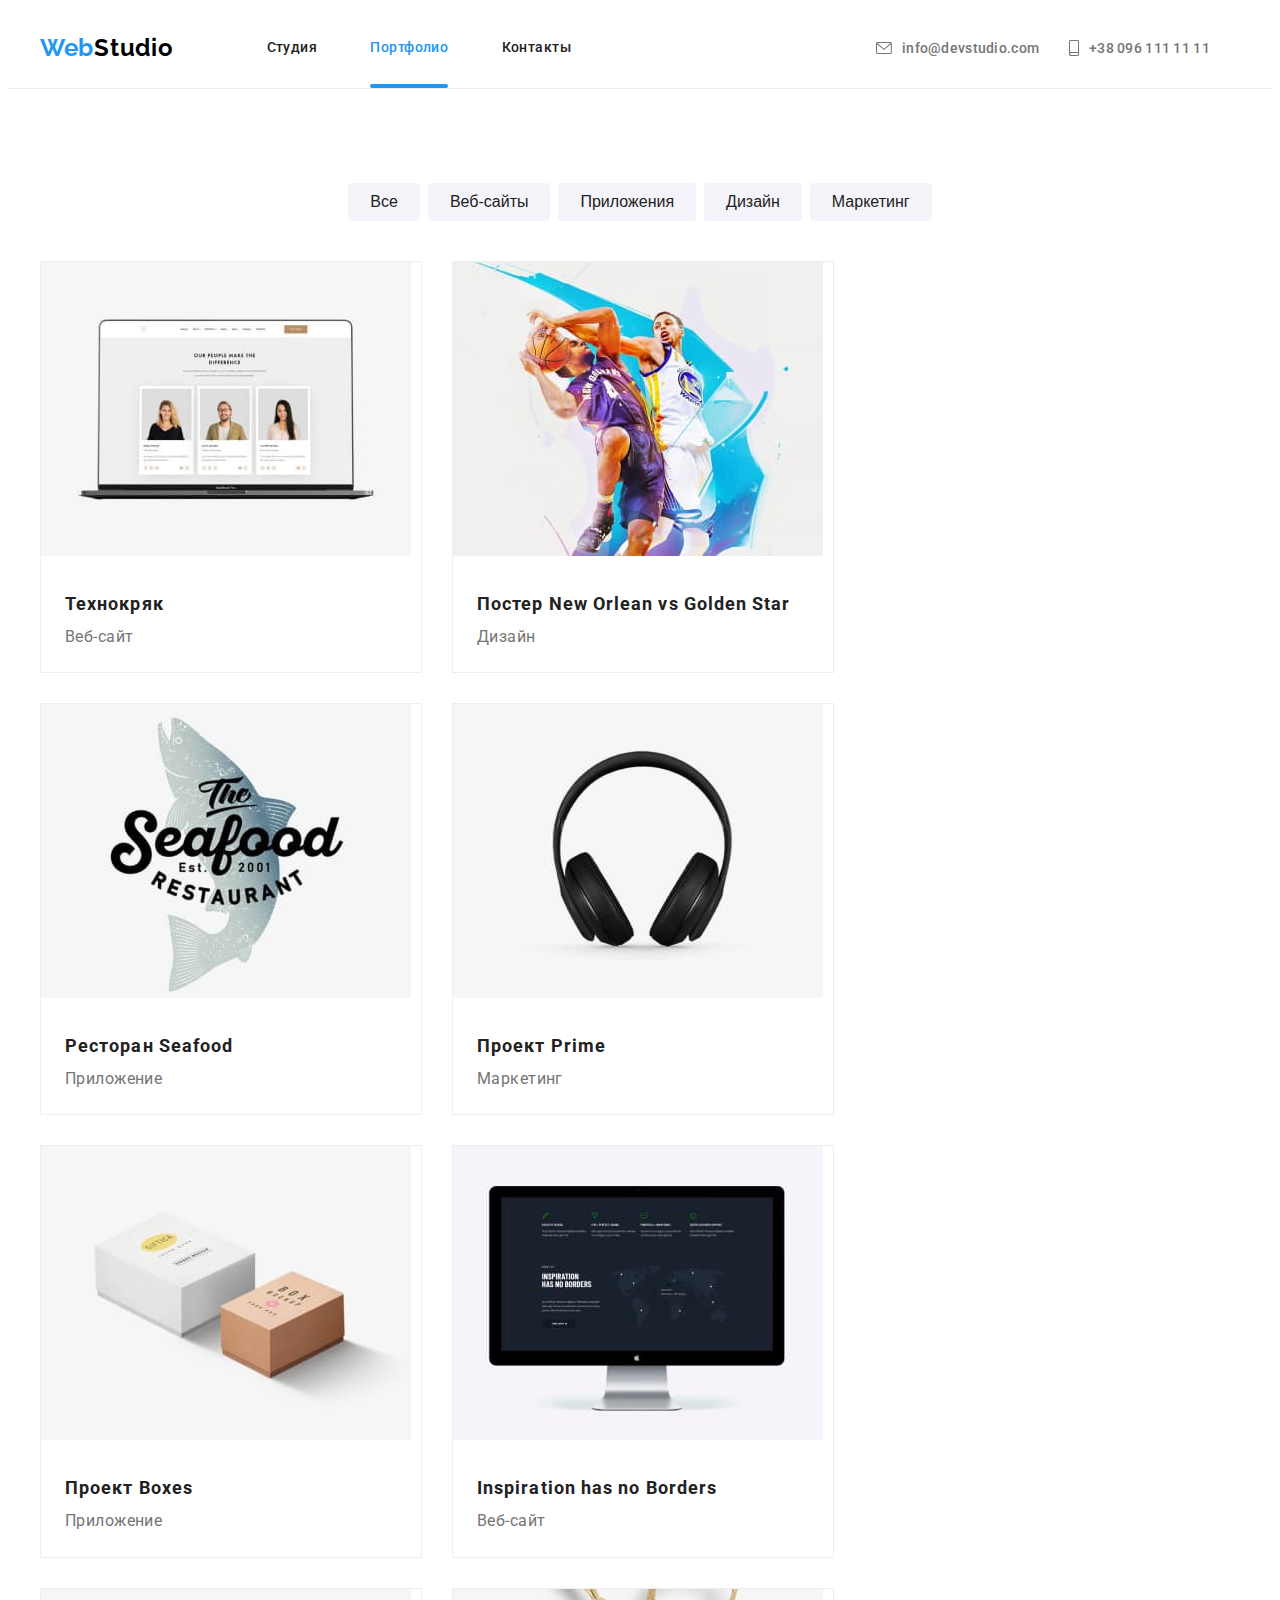
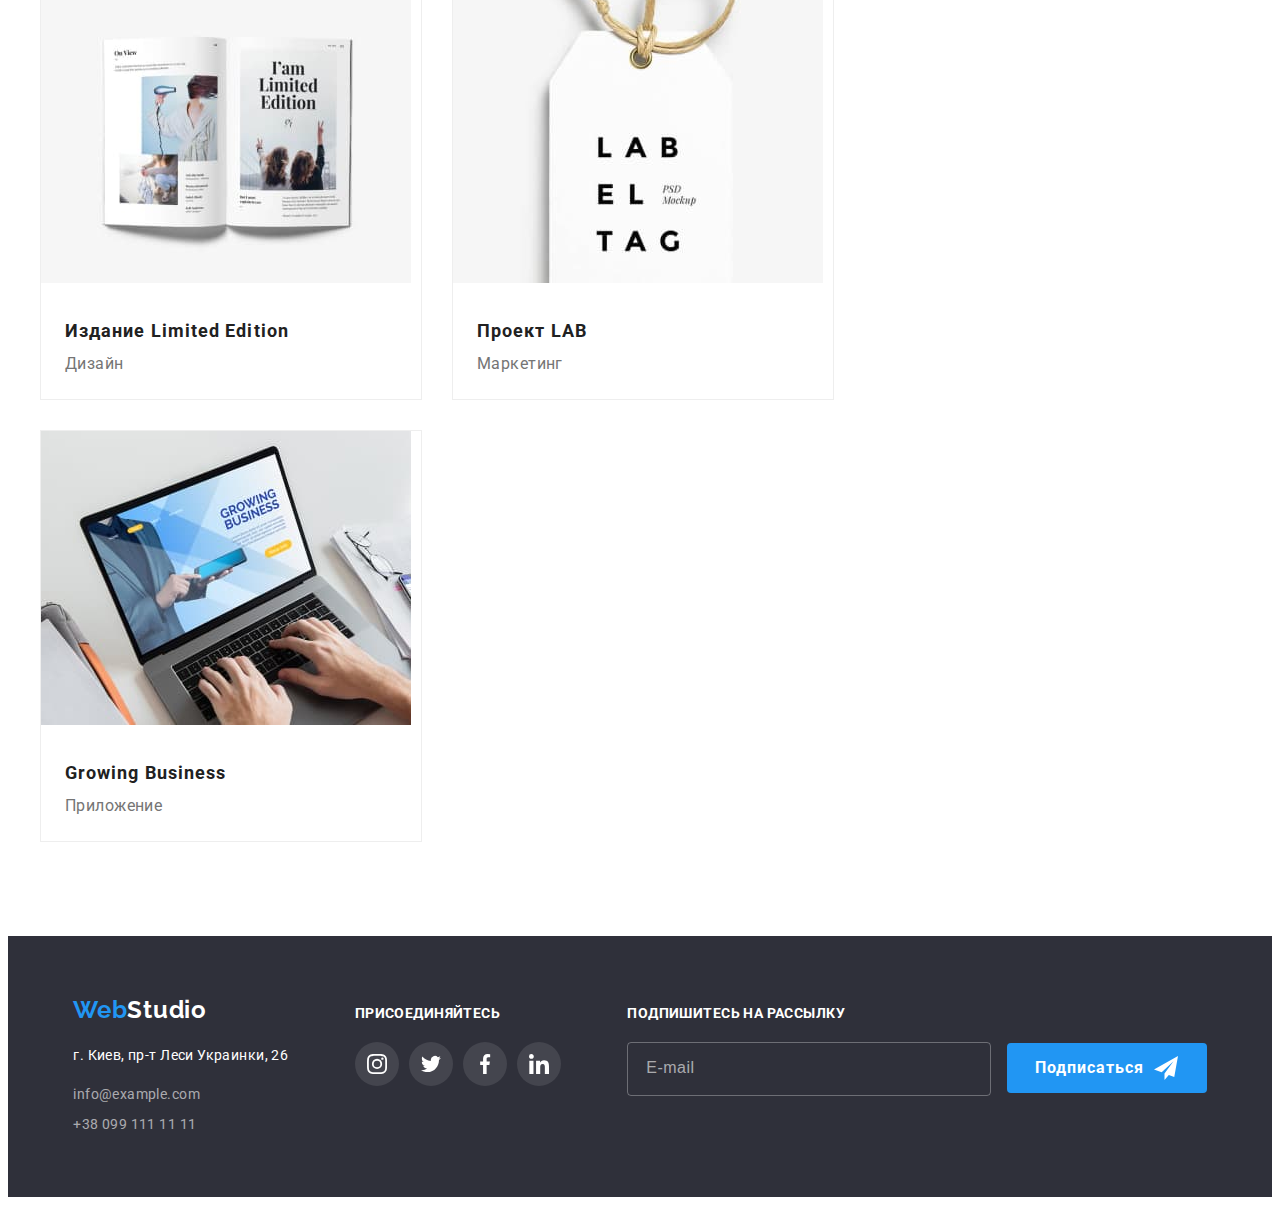
==== commit b3223f21: "fix-bugs" ====
--- a/portfolio.html
+++ b/portfolio.html
@@ -39,23 +39,25 @@
 						<a class="pagination__link link" href="">Контакты</a>
 					</li>
 				</ul>
-				<div class="header__contacts header__contacts--mobile">
-					<a class="header__link header__link--mail link" href="mailto:info@devstudio.com">
-						<svg class="header__icon header__mail-icon" width="16px" height="12px">
-							<use href="./images/icons.svg#icon-envelope">
-							</use>
-						</svg>info@devstudio.com</a>
-					<a class="header__link header__link--phone link" href="tel:+380961111111">
-						<svg class="header__icon header__phone-icon" width="10px" height="16px">
-							<use href="./images/icons.svg#icon-smartphone">
-							</use>
-						</svg>+38 096 111 11 11</a>
-				</div>
-				<div class="header__socals-box">
-					<a class="header__socals-link link" href="" target="_blank" rel="noopener noreferrer">Twitter</a>
-					<a class="header__socals-link link" href="" target="_blank" rel="noopener noreferrer">Instagram</a>
-					<a class="header__socals-link link" href="" target="_blank" rel="noopener noreferrer">Facebook</a>
-					<a class="header__socals-link link" href="" target="_blank" rel="noopener noreferrer">LinkedIn</a>
+				<div class="header__bottom--mobile">
+					<div class="header__contacts header__contacts--mobile">
+						<a class="header__link header__link--mail link" href="mailto:info@devstudio.com">
+							<svg class="header__icon header__mail-icon" width="16px" height="12px">
+								<use href="./images/icons.svg#icon-envelope">
+								</use>
+							</svg>info@devstudio.com</a>
+						<a class="header__link header__link--phone link" href="tel:+380961111111">
+							<svg class="header__icon header__phone-icon" width="10px" height="16px">
+								<use href="./images/icons.svg#icon-smartphone">
+								</use>
+							</svg>+38 096 111 11 11</a>
+					</div>
+					<div class="header__socals-box">
+						<a class="header__socals-link link" href="" target="_blank" rel="noopener noreferrer">Twitter</a>
+						<a class="header__socals-link link" href="" target="_blank" rel="noopener noreferrer">Instagram</a>
+						<a class="header__socals-link link" href="" target="_blank" rel="noopener noreferrer">Facebook</a>
+						<a class="header__socals-link link" href="" target="_blank" rel="noopener noreferrer">LinkedIn</a>
+					</div>
 				</div>
 			</nav>
 			<div class="header__contacts header__contacts--tablet">
--- a/css/main.min.css
+++ b/css/main.min.css
@@ -1,2 +1,2 @@
-.visually-hidden{position:absolute !important;clip:rect(1px 1px 1px 1px);clip:rect(1px, 1px, 1px, 1px);padding:0 !important;border:0 !important;height:1px !important;width:1px !important;overflow:hidden}:root{--primary-text-color: #757575;--secondary-color: #212121;--accent-color: #2196f3;--primary-bgc: #ffffff;--secondary-bgc: #f5f4fa;--icons-color: #afb1b8;--time-transition: cubic-bezier(0.4, 0, 0.2, 1)}body{color:var(--primary-text-color);font-family:'Roboto', sans-serif;font-style:normal;font-size:14px;line-height:1.71;letter-spacing:0.03em;background-color:var(--primary-bgc)}.title{margin-bottom:0;margin-top:0}.list{margin-bottom:0;margin-top:0;padding-left:0;list-style:none}.link{text-decoration:none;display:inline-block;transition:color 250ms var(--time-transition)}.link:hover,.link:focus{color:var(--accent-color)}.text{margin-bottom:0;margin-top:0}img{display:inline-block;max-width:100%;height:auto}.header--border{border-bottom:1px solid #ececec}@media screen and (max-width: 767px){.header--border{border:none}}.projects__title,.team__title,.clients__title{margin-bottom:30px;color:var(--secondary-color);font-weight:700;font-size:28px;line-height:1.18;text-align:center;letter-spacing:0.03em}@media screen and (min-width: 1200px){.projects__title,.team__title,.clients__title{margin-bottom:50px;font-size:36px;line-height:1.17}}.container{width:100%;height:100%;padding-left:15px;padding-right:15px;margin-left:auto;margin-right:auto}@media screen and (min-width: 480px){.container{width:480px}}@media screen and (min-width: 768px){.container{width:768px}}@media screen and (min-width: 1200px){.container{width:1200px}}.button{width:200px;height:50px;padding-top:10px;padding-bottom:10px;padding-left:0;padding-right:0;border:none;color:var(--primary-bgc);font-family:inherit;font-weight:700;font-size:16px;line-height:1.88;letter-spacing:0.06em;cursor:pointer;background-color:var(--accent-color);border-radius:4px}.gallery__button{padding:6px 22px;color:var(--secondary-color);font-weight:500;font-size:16px;line-height:1.63;background-color:var(--secondary-bgc);border:none;border-radius:4px;transition:color 250ms var(--time-transition),background-color 250ms var(--time-transition),box-shadow 250ms var(--time-transition)}.gallery__button:hover,.gallery__button:focus{color:var(--primary-bgc);background-color:var(--accent-color);box-shadow:0px 3px 1px rgba(0,0,0,0.1),0px 1px 2px rgba(0,0,0,0.08),0px 2px 2px rgba(0,0,0,0.12)}.logo{font-family:'Raleway', sans-serif;font-weight:700;font-size:24px;line-height:1.17;letter-spacing:0.03em}.logo--first-color{color:var(--accent-color)}@media screen and (max-width: 767px){.header__logo{position:absolute;left:15px;top:50%;transform:translateY(-50%);font-size:24px;line-height:1.16}}@media screen and (min-width: 768px){.header__logo{padding-top:26px}}.header__logo--second-color{color:#000000}.footer__logo--second-color{color:var(--primary-bgc)}.footer__logo{display:block;margin-bottom:20px}.header{height:60px}@media screen and (min-width: 768px){.header{height:80px}}@media screen and (max-width: 767px){.header__container{position:relative}}@media screen and (min-width: 768px){.header__container{display:flex;justify-content:space-between}}.header__button{position:absolute;right:15px;top:50%;transform:translateY(-50%);z-index:10;padding:0;background-color:transparent;border:none}@media screen and (min-width: 768px){.header__button{display:none}}.header__close-icon{display:none}.header__button.is-open .header__burger-icon{display:none}.header__button.is-open .header__close-icon{display:block}@media screen and (max-width: 767px){.header__icon{display:none}}@media screen and (min-width: 480px){.header__contacts{display:flex;flex-direction:column-reverse;padding-bottom:64px;background-color:var(--primary-bgc)}}@media screen and (min-width: 768px){.header__contacts{flex-direction:column;justify-content:space-between;padding-top:21px;padding-bottom:21px}}@media screen and (min-width: 1200px){.header__contacts{flex-direction:row}}@media screen and (max-width: 767px){.header__contacts--tablet{display:none}}@media screen and (min-width: 768px){.header__contacts--mobile{display:none}}@media screen and (min-width: 480px){.header__link{padding-left:40px;font-weight:500;color:var(--primary-text-color)}}@media screen and (min-width: 768px){.header__link{display:flex;align-items:center}}@media screen and (min-width: 1200px){.header__link{padding:0}}@media screen and (min-width: 480px){.header__link--mail{font-size:24px;line-height:1.17;letter-spacing:0.02em}}@media screen and (min-width: 768px){.header__link--mail{font-size:12px;line-height:1.17;letter-spacing:0.02em}}@media screen and (min-width: 1200px){.header__link--mail{font-size:14px;letter-spacing:1.14}}@media screen and (min-width: 480px){.header__link--phone{margin-bottom:32px;font-size:34px;line-height:1.18;letter-spacing:0.02em;color:var(--accent-color)}}@media screen and (min-width: 768px){.header__link--phone{margin-bottom:0;font-size:12px;line-height:1.17;letter-spacing:0.02em;color:var(--primary-text-color)}}@media screen and (min-width: 1200px){.header__link--phone{margin-left:30px;font-size:14px;letter-spacing:1.14}}.header__mail-icon{margin-right:10px;fill:currentColor}@media screen and (min-width: 768px){.header__mail-icon{width:16px;height:12px}}.header__phone-icon{margin-right:10px;fill:currentColor}@media screen and (min-width: 768px){.header__phone-icon{width:10px;height:14px}}@media screen and (min-width: 768px){.header__phone-icon{width:10px;height:16px}}.header__icon-menu:hover,.header__icon-menu:focus{fill:var(--accent-color)}.header__socals-box{padding-left:40px;padding-right:15px;padding-bottom:48px;background-color:var(--primary-bgc)}@media screen and (min-width: 768px){.header__socals-box{display:none}}.header__socals-link{display:inline-block;color:var(--accent-color);font-weight:500;font-size:18px;line-height:1.22;letter-spacing:0.02em}.header__socals-link:not(:last-child){margin-right:20px}@media screen and (max-width: 767px){.header__pagination{display:none;width:100%;height:100%;padding-left:15px;padding-right:15px;margin-left:auto;margin-right:auto;position:fixed;top:0;bottom:0;left:0;right:0;overflow-y:scroll;background-color:var(--primary-bgc)}}.pagination.is-open{display:block}@media screen and (max-width: 767px){.pagination__list{display:block;padding-top:60px;padding-left:40px;padding-right:15px;padding-bottom:302px;font-style:normal;font-weight:500;font-size:40px;line-height:1.18;letter-spacing:0.02em;background-color:var(--primary-bgc)}}@media screen and (max-width: 767px){.pagination__item:not(:last-child){margin-bottom:32px}}@media screen and (min-width: 768px){.pagination__item{display:inline-block;position:relative}.pagination__item:not(:last-child){margin-right:50px}}.pagination__link{color:var(--secondary-color)}@media screen and (min-width: 768px){.pagination__link{padding-top:28px;padding-bottom:28px}}.pagination__link--current{color:var(--accent-color)}@media screen and (min-width: 768px){.pagination__link--current::after{content:'';position:absolute;bottom:0;left:0;width:100%;height:4px;background-color:var(--accent-color);border-radius:2px}}.hero{max-height:400px;max-width:1600px;margin-left:auto;margin-right:auto;padding-top:118px;padding-bottom:118px;background-color:#c4c4c4}@media screen and (max-width: 767px){.hero{background-image:linear-gradient(to right, rgba(47,48,58,0.4), rgba(47,48,58,0.4)),url(../images/mobile/hero-480.jpg);background-repeat:no-repeat;background-position:center;background-size:cover}}@media screen and (max-width: 767px) and (min-device-pixel-ratio: 2), screen and (max-width: 767px) and (min-resolution: 192dpi), screen and (max-width: 767px) and (min-resolution: 2dppx){.hero{background-image:linear-gradient(to right, rgba(47,48,58,0.4), rgba(47,48,58,0.4)),url(../images/mobile/hero-480@2x.jpg)}}@media screen and (min-width: 768px){.hero{background-image:linear-gradient(to right, rgba(47,48,58,0.4), rgba(47,48,58,0.4)),url(../images/tablet/hero-768.jpg);background-repeat:no-repeat;background-position:center;background-size:cover}}@media screen and (min-width: 768px) and (min-device-pixel-ratio: 2), screen and (min-width: 768px) and (min-resolution: 192dpi), screen and (min-width: 768px) and (min-resolution: 2dppx){.hero{background-image:linear-gradient(to right, rgba(47,48,58,0.4), rgba(47,48,58,0.4)),url(../images/tablet/hero-768@2x.jpg)}}@media screen and (min-width: 1200px){.hero{background-image:linear-gradient(to right, rgba(47,48,58,0.4), rgba(47,48,58,0.4)),url(../images/desktop/hero-1600.jpg);background-repeat:no-repeat;background-position:center;background-size:cover}}@media screen and (min-width: 1200px) and (min-device-pixel-ratio: 2), screen and (min-width: 1200px) and (min-resolution: 192dpi), screen and (min-width: 1200px) and (min-resolution: 2dppx){.hero{background-image:linear-gradient(to right, rgba(47,48,58,0.4), rgba(47,48,58,0.4)),url(../images/desktop/hero-1600@2x.jpg);background-size:cover}}@media screen and (min-width: 480px){.hero{width:480px;padding-bottom:60px}}@media screen and (min-width: 768px){.hero{width:768px}}@media screen and (min-width: 1200px){.hero{width:100%;max-width:1600px;padding-bottom:94px}}.hero__title{margin-top:0;margin-bottom:30px;color:var(--primary-bgc);font-weight:900;font-size:26px;line-height:1.62;text-align:center;letter-spacing:0.06em;text-transform:uppercase}@media screen and (min-width: 1200px){.hero__title{font-size:44px;line-height:1.36}}.hero__button{display:block;margin-left:auto;margin-right:auto}@media screen and (min-width: 480px){.backdrop{position:fixed;top:0;left:0;width:100%;height:100%;z-index:30;overflow-y:scroll;padding-top:93px;padding-left:15px;padding-right:15px;padding-bottom:94px;background-color:rgba(0,0,0,0.2);opacity:1;transition:opacity 250ms var(--time-transition)}}.is-hidden{opacity:0;pointer-events:none}.is-hidden .modal{transform:translate(-50%, -50%) scale(0)}.modal{position:relative;z-index:15;background-color:var(--primary-bgc);box-shadow:0px 1px 3px rgba(0,0,0,0.12),0px 1px 1px rgba(0,0,0,0.14),0px 2px 1px rgba(0,0,0,0.2);border-radius:4px}@media screen and (min-width: 480px){.modal{width:450px;height:auto;margin-left:auto;margin-right:auto}}@media screen and (min-width: 1200px){.modal{width:528px;height:auto;margin-left:auto;margin-right:auto;top:50%;left:50%;transform:translate(-115%, -50%) scale(1);transition:transform 250ms var(--time-transition)}}.modal__close-btn{position:absolute;top:8px;right:8px;z-index:800;width:30px;height:30px;right:8px;top:8px;cursor:pointer;background-color:transparent;box-sizing:border-box;border:1px solid rgba(0,0,0,0.1);border-radius:50%;transition:outline 250ms var(--time-transition),color 250ms var(--time-transition)}.modal__close-btn:focus,.modal__close-btn:hover{color:var(--accent-color);outline:transparent}.modal__close-icon{fill:currentColor;position:absolute;top:50%;left:50%;transform:translate(-50%, -50%)}.modal__text{margin:0;padding-top:40px;padding-left:40px;padding-right:40px;margin-bottom:12px;color:var(--secondary-color);font-weight:700;font-size:20px;line-height:1.5;text-align:center;letter-spacing:0.03em}@media screen and (min-width: 1200px){.modal__text{line-height:1.15}}.modal__form{padding-left:40px;padding-right:40px}.modal__box{display:flex;flex-direction:column;margin-bottom:10px;color:var(--primary-text-color);font-weight:400;font-size:12px;line-height:1.16;letter-spacing:0.01em}.modal__box:hover,.modal__box:focus{color:var(--accent-color);transition:color 250ms var(--time-transition)}.modal__label{position:relative;margin-top:4px}.modal__input{width:100%;padding-left:30px;height:40px;margin:0;background-color:transparent;border:1px solid rgba(33,33,33,0.2);border-radius:4px;transition:outline 250ms var(--time-transition),border 250ms var(--time-transition)}.modal__input:focus{outline:transparent;border:1px solid var(--accent-color)}.modal__input:focus+.modal__icon{fill:var(--accent-color)}.modal__input::placeholder{font-weight:400;font-size:12px;line-height:1.16;letter-spacing:0.01em;color:rgba(117,117,117,0.5)}.modal__icon{position:absolute;top:50%;left:15px;transform:translateY(-50%);fill:#000;transition:fill 250ms var(--time-transition)}textarea.modal__input{resize:none;height:120px;padding-top:12px;padding-bottom:12px;padding-left:16px;padding-right:16px}.modal__checkbox{display:flex;align-items:center;justify-content:center}.modal__checkbox-input{-webkit-appearance:none;-moz-appearance:none;appearance:none}.modal__checkbox-input:focus+.modal__checkbox-icon{outline:3px solid var(--accent-color)}.modal__checkbox-input:checked+.modal__checkbox-icon{background-color:var(--accent-color);fill:var(--primary-bgc);border:transparent}.modal__checkbox-icon{margin-right:4px;fill:transparent;background-color:transparent;border-radius:2px;border:2px solid #000;transition:background-color 250ms var(--time-transition),fill 250ms var(--time-transition),border 250ms var(--time-transition)}.modal__link{font-size:12px;line-height:1.17;color:var(--accent-color)}@media screen and (min-width: 1200px){.modal__link{font-size:14px;line-height:1.71}}.modal__checkbox-text{font-size:12px;line-height:1.17}@media screen and (min-width: 1200px){.modal__checkbox-text{font-size:14px;line-height:1.71}}.modal__submit-button{margin-top:30px;margin-left:85px;margin-right:85px;margin-bottom:40px}.features{padding-bottom:60px}@media screen and (min-width: 1200px){.features{padding-bottom:94px}}@media screen and (min-width: 768px){.features__list{display:flex;flex-wrap:wrap;margin-top:-30px;margin-left:-30px}}@media screen and (min-width: 768px){.features__item{flex-basis:calc(( 100% - 30px * 3) /2);height:251px;margin-top:30px;margin-left:30px}}@media screen and (min-width: 1200px){.features__item{flex-basis:calc((100% - 4*30px) / 4)}}.features__icon-box{background-color:#f5f4fa;border-radius:4px}@media screen and (min-width: 480px){.features__icon-box{padding-top:25px;padding-bottom:25px;padding-left:190px;padding-right:190px;margin-bottom:30px}}@media screen and (min-width: 768px){.features__icon-box{padding-left:142px;padding-right:142px}}@media screen and (min-width: 1200px){.features__icon-box{padding-left:100px;padding-right:100px}}.features__title{margin-bottom:10px;color:var(--secondary-color);font-weight:700;font-size:14px;line-height:1.14;letter-spacing:0.03em;text-transform:uppercase}.projects{display:none;padding-bottom:94px}@media screen and (min-width: 1200px){.projects{display:flex}}.projects__list{display:flex}.projects__item{position:relative;width:calc((100% - 3 * 30 px) / 3)}.projects__item:not(:last-child){margin-right:30px}.projects__text{position:absolute;top:100%;transform:translateY(-110%);width:370px;height:70px;display:flex;align-items:center;justify-content:center;color:var(--primary-bgc);font-size:14px;font-weight:700;line-height:1.14;letter-spacing:0.03em;text-transform:uppercase;background-color:rgba(47,48,58,0.8)}.team{padding-bottom:60px;padding-top:60px;font-weight:400;font-size:16px;line-height:1.19;text-align:center;background-color:var(--secondary-bgc)}@media screen and (min-width: 768px){.team__list{display:flex;flex-wrap:wrap;margin-top:-30px;margin-left:-30px}}.team__item{padding-bottom:24px;background-color:var(--primary-bgc);box-shadow:0px 1px 3px rgba(0,0,0,0.12),0px 1px 1px rgba(0,0,0,0.14),0px 2px 1px rgba(0,0,0,0.2);border-radius:0px 0px 4px 4px}@media screen and (max-width: 767px){.team__item:not(:last-child){margin-bottom:30px}}@media screen and (min-width: 768px){.team__item{width:calc((100% - 2 * 30px) / 2);margin-top:30px;margin-left:30px}}@media screen and (min-width: 1200px){.team__item{padding-bottom:30px;width:calc((100% - 4 * 30px) / 4)}}.team__box{padding-top:30px;padding-bottom:16px;padding-left:auto;padding-right:auto}.team__item-title{color:var(--secondary-color);font-weight:500;font-size:16px;line-height:1.19;letter-spacing:0.03em;margin-bottom:10px}.socals__list{display:flex;justify-content:center}.socals__link{color:var(--icons-color);background-color:var(--primary-bgc);border-radius:50%;transition:background-color 250ms var(--time-transition),color 250ms var(--time-transition)}@media screen and (min-width: 1200px){.socals__link{display:flex;justify-content:center;align-items:center;width:44px;height:44px}}@media screen and (min-width: 1200px){.socals__link:hover,.socals__link:focus{background-color:var(--accent-color);color:var(--primary-bgc)}}.socals__item{display:flex;align-items:center;justify-content:center;width:44px;height:44px}.socals__item:not(:last-child){margin-right:10px}.socals__icon{fill:currentColor}.footer__socal-link{display:flex;justify-content:center;align-items:center;width:44px;height:44px;background-color:rgba(255,255,255,0.1);border-radius:50%}@media screen and (min-width: 1200px){.footer__socal-link{transition:background-color 250ms var(--time-transition)}.footer__socal-link:hover,.footer__socal-link:focus{background-color:var(--accent-color);color:var(--primary-bgc)}}.footer__socal-link .footer__socal-icon{fill:var(--primary-bgc)}.footer__socal-item:not(:last-child){margin-right:10px}.clients{padding-top:60px;padding-bottom:60px}@media screen and (min-width: 1200px){.clients{padding-top:94px;padding-bottom:94px}}.clients__list{display:flex;flex-wrap:wrap;margin-top:-30px;margin-left:-30px}.clients__item{display:flex;justify-content:center;align-items:center;width:calc((100% - 30px * 2) / 2);height:92px;margin-top:30px;margin-left:30px;border:1px solid var(--icons-color);border-radius:4px;transition:border 250ms var(--time-transition),color 250ms var(--time-transition)}.clients__item:hover,.clients__item:focus{border:1px solid var(--accent-color)}.clients__item:hover .clients__link,.clients__item:focus .clients__link{color:var(--accent-color)}@media screen and (min-width: 768px){.clients__item{width:calc((100% - 3 * 30px) / 3)}}@media screen and (min-width: 1200px){.clients__item{width:calc((100% - 6 * 30px) / 6)}}.clients__link{color:var(--icons-color)}.clients__icon{fill:currentColor}.adress{font-style:normal;font-weight:400;font-size:14px;line-height:1.71}.adress__map-item{margin-bottom:15px}.adress__mail-item{margin-bottom:6px}.adress__map-link{color:var(--primary-bgc)}.adress__mail-link,.adress__phone-link{color:rgba(255,255,255,0.6)}.footer__input{height:50px;width:450px;margin:0;background-color:transparent;border:1px solid rgba(255,255,255,0.3);border-radius:4px}.footer__input::placeholder{padding-left:16px;margin-bottom:20px;font-size:16px;line-height:1.25;letter-spacing:0.03em;color:rgba(255,255,255,0.6)}@media screen and (min-width: 1200px){.footer__input{width:358px}}.footer__send-icon{margin-left:10px;fill:var(--primary-bgc)}.footer__submit-button{margin-top:20px}@media screen and (min-width: 768px){.footer__submit-button{display:block;margin-left:auto;margin-right:auto}}@media screen and (min-width: 1200px){.footer__submit-button{display:inline-flex;margin-left:12px;margin-top:0;justify-content:center;align-items:center}}.footer{padding-top:60px;padding-bottom:60px;margin-left:auto;margin-right:auto;background-color:#2f303a}.footer__container{align-items:baseline}@media screen and (min-width: 768px){.footer__container{display:flex;flex-wrap:wrap;justify-content:space-around}}@media screen and (min-width_1200px){.footer__container{justify-content:space-between}}.left{text-align:center;padding-bottom:60px}@media screen and (min-width: 1200px){.left{padding:0;text-align:left}}.middle{text-align:center;padding-bottom:60px}@media screen and (min-width: 1200px){.middle{padding:0}}.footer__appeal{margin-bottom:20px;color:var(--primary-bgc);font-weight:700;font-size:14px;line-height:1.14;letter-spacing:0.03em;text-transform:uppercase}.right{text-align:center}@media screen and (min-width: 1200px){.right{text-align:left}}.gallery{padding-top:94px;font-size:16px;line-height:1.88}.buttons__list{display:flex;flex-wrap:wrap;justify-content:flex-start;margin-bottom:40px}@media screen and (min-width: 768px){.buttons__list{justify-content:center;margin-bottom:30px}}.buttons__item:not(:last-child){margin-right:8px}.buttons__item:nth-child(-n+3){margin-bottom:10px}.gallery__list{display:flex;flex-wrap:wrap;padding-bottom:94px;margin-top:-30px;margin-left:-30px}@media screen and (min-width: 768px){.gallery__list{margin-top:-30px;margin-left:-30px}}.gallery__item{border:1px solid #eeeeee;transition:box-shadow 250ms var(--time-transition)}@media screen and (min-width: 480px){.gallery__item{width:100%;margin-top:30px;margin-left:30px}}@media screen and (min-width: 768px){.gallery__item{width:calc((100% - 2 * 30px) / 2);margin-top:30px;margin-left:30px}}@media screen and (min-width: 1200px){.gallery__item{width:calc((100% - 3 * 30px) / 3)}}.gallery__item:hover,.gallery__item:focus{box-shadow:0px 1px 1px rgba(0,0,0,0.12),0px 4px 4px rgba(0,0,0,0.06),1px 4px 6px rgba(0,0,0,0.16)}.gallery__item:hover .gallery__overlay,.gallery__item:focus .gallery__overlay{transform:translateY(0)}.gallery__name{padding-top:20px;padding-bottom:20px;padding-left:24px;padding-right:24px}.gallery__title{color:var(--secondary-color);font-weight:700;font-size:18px;line-height:2;letter-spacing:0.06em}.gallery__box{position:relative;overflow:hidden}.gallery__box img{height:100%}.gallery__overlay{position:absolute;bottom:0;width:100%;height:100%;color:var(--primary-bgc);font-size:18px;line-height:1.56;background-color:rgba(33,150,243,0.9);transform:translateY(100%);transition:transform 250ms var(--time-transition)}.gallery__description{margin:0;padding-left:24px;padding-right:24px;padding-top:63px;padding-bottom:63px}
+.visually-hidden{position:absolute !important;clip:rect(1px 1px 1px 1px);clip:rect(1px, 1px, 1px, 1px);padding:0 !important;border:0 !important;height:1px !important;width:1px !important;overflow:hidden}:root{--primary-text-color: #757575;--secondary-color: #212121;--accent-color: #2196f3;--primary-bgc: #ffffff;--secondary-bgc: #f5f4fa;--icons-color: #afb1b8;--time-transition: cubic-bezier(0.4, 0, 0.2, 1)}body{color:var(--primary-text-color);font-family:'Roboto', sans-serif;font-style:normal;font-size:14px;line-height:1.71;letter-spacing:0.03em;background-color:var(--primary-bgc)}.title{margin-bottom:0;margin-top:0}.list{margin-bottom:0;margin-top:0;padding-left:0;list-style:none}.link{text-decoration:none;display:inline-block;transition:color 250ms var(--time-transition)}.link:hover,.link:focus{color:var(--accent-color)}.text{margin-bottom:0;margin-top:0}img{display:inline-block;max-width:100%;height:auto}.header--border{border-bottom:1px solid #ececec}.projects__title,.team__title,.clients__title{margin-bottom:30px;color:var(--secondary-color);font-weight:700;font-size:28px;line-height:1.18;text-align:center;letter-spacing:0.03em}@media screen and (min-width: 1200px){.projects__title,.team__title,.clients__title{margin-bottom:50px;font-size:36px;line-height:1.17}}.container{width:100%;height:100%;padding-left:15px;padding-right:15px;margin-left:auto;margin-right:auto}@media screen and (min-width: 480px){.container{width:480px}}@media screen and (min-width: 768px){.container{width:768px}}@media screen and (min-width: 1200px){.container{width:1200px}}.button{width:200px;height:50px;padding-top:10px;padding-bottom:10px;padding-left:0;padding-right:0;border:none;color:var(--primary-bgc);font-family:inherit;font-weight:700;font-size:16px;line-height:1.88;letter-spacing:0.06em;cursor:pointer;background-color:var(--accent-color);border-radius:4px}.gallery__button{padding:6px 22px;color:var(--secondary-color);font-weight:500;font-size:16px;line-height:1.63;background-color:var(--secondary-bgc);border:none;border-radius:4px;transition:color 250ms var(--time-transition),background-color 250ms var(--time-transition),box-shadow 250ms var(--time-transition)}.gallery__button:hover,.gallery__button:focus{color:var(--primary-bgc);background-color:var(--accent-color);box-shadow:0px 3px 1px rgba(0,0,0,0.1),0px 1px 2px rgba(0,0,0,0.08),0px 2px 2px rgba(0,0,0,0.12)}.logo{font-family:'Raleway', sans-serif;font-weight:700;font-size:24px;line-height:1.17;letter-spacing:0.03em}.logo--first-color{color:var(--accent-color)}@media screen and (max-width: 767px){.header__logo{position:absolute;left:15px;top:50%;transform:translateY(-50%);font-size:24px;line-height:1.16}}@media screen and (min-width: 768px){.header__logo{padding-top:26px}}.header__logo--second-color{color:#000000}.footer__logo--second-color{color:var(--primary-bgc)}.footer__logo{display:block;margin-bottom:20px}.header{height:60px}@media screen and (min-width: 768px){.header{height:80px}}@media screen and (max-width: 767px){.header__container{position:relative}}@media screen and (min-width: 768px){.header__container{display:flex;justify-content:space-between}}@media screen and (min-width: 1200px){.header__container{justify-content:start}}.header__button{position:absolute;right:15px;top:50%;transform:translateY(-50%);z-index:10;padding:0;background-color:transparent;border:none}@media screen and (min-width: 768px){.header__button{display:none}}.header__close-icon{display:none}.header__button.is-open .header__burger-icon{display:none}.header__button.is-open .header__close-icon{display:block}@media screen and (max-width: 767px){.header__icon{display:none}}@media screen and (min-width: 480px){.header__contacts{display:flex;flex-direction:column-reverse;padding-bottom:64px;background-color:var(--primary-bgc)}}@media screen and (min-width: 768px){.header__contacts{flex-direction:column;justify-content:space-between;padding-top:21px;padding-bottom:21px}}@media screen and (min-width: 1200px){.header__contacts{flex-direction:row}}@media screen and (max-width: 767px){.header__bottom--mobile{position:absolute;bottom:48px;left:40px}}@media screen and (max-width: 767px){.header__contacts--tablet{display:none}}@media screen and (min-width: 768px){.header__contacts--mobile{display:none}}@media screen and (min-width: 480px){.header__link{font-weight:500;color:var(--primary-text-color)}}@media screen and (min-width: 768px){.header__link{display:flex;align-items:center}}@media screen and (min-width: 1200px){.header__link{padding:0}}@media screen and (min-width: 480px){.header__link--mail{font-size:24px;line-height:1.17;letter-spacing:0.02em}}@media screen and (min-width: 768px){.header__link--mail{font-size:12px;line-height:1.17;letter-spacing:0.02em}}@media screen and (min-width: 1200px){.header__link--mail{font-size:14px;letter-spacing:1.14;margin-left:305px}}@media screen and (min-width: 480px){.header__link--phone{margin-bottom:32px;font-size:34px;line-height:1.18;letter-spacing:0.02em;color:var(--accent-color)}}@media screen and (min-width: 768px){.header__link--phone{margin-bottom:0;font-size:12px;line-height:1.17;letter-spacing:0.02em;color:var(--primary-text-color)}}@media screen and (min-width: 1200px){.header__link--phone{margin-left:30px;font-size:14px;letter-spacing:1.14}}.header__mail-icon{margin-right:10px;fill:currentColor}@media screen and (min-width: 768px){.header__mail-icon{width:16px;height:12px}}.header__phone-icon{margin-right:10px;fill:currentColor}@media screen and (min-width: 768px){.header__phone-icon{width:10px;height:14px}}@media screen and (min-width: 768px){.header__phone-icon{width:10px;height:16px}}.header__icon-menu:hover,.header__icon-menu:focus{fill:var(--accent-color)}.header__socals-box{padding-right:15px;background-color:var(--primary-bgc)}@media screen and (min-width: 768px){.header__socals-box{display:none}}.header__socals-link{display:inline-block;color:var(--accent-color);font-weight:500;font-size:18px;line-height:1.22;letter-spacing:0.02em}.header__socals-link:not(:last-child){margin-right:20px}@media screen and (max-width: 767px){.header__pagination{display:none;width:100%;height:100%;padding-left:15px;padding-right:15px;margin-left:auto;margin-right:auto;position:fixed;z-index:3;top:0;bottom:0;left:0;right:0;overflow-y:scroll;background-color:var(--primary-bgc)}}@media screen and (min-width: 1200px){.header__pagination{margin-left:93px}}.pagination.is-open{display:block}@media screen and (max-width: 767px){.pagination__list{display:block;padding-top:60px;padding-left:40px;padding-right:15px;padding-bottom:302px;font-style:normal;font-weight:500;font-size:40px;line-height:1.18;letter-spacing:0.02em;background-color:var(--primary-bgc)}}@media screen and (max-width: 767px){.pagination__item:not(:last-child){margin-bottom:32px}}@media screen and (min-width: 768px){.pagination__item{display:inline-block;position:relative;font-weight:500}.pagination__item:not(:last-child){margin-right:50px}}.pagination__link{color:var(--secondary-color)}@media screen and (min-width: 768px){.pagination__link{padding-top:28px;padding-bottom:28px}}.pagination__link--current{color:var(--accent-color)}@media screen and (min-width: 768px){.pagination__link--current::after{content:'';position:absolute;bottom:0;left:0;width:100%;height:4px;background-color:var(--accent-color);border-radius:2px}}.hero{max-height:400px;max-width:1600px;margin-left:auto;margin-right:auto;padding-top:118px;padding-bottom:118px;background-color:#c4c4c4}@media screen and (min-width: 1200px){.hero{max-height:600px}}@media screen and (max-width: 767px){.hero{background-image:linear-gradient(to right, rgba(47,48,58,0.4), rgba(47,48,58,0.4)),url(../images/mobile/hero-480.jpg);background-repeat:no-repeat;background-position:center;background-size:cover}}@media screen and (max-width: 767px) and (min-device-pixel-ratio: 2), screen and (max-width: 767px) and (min-resolution: 192dpi), screen and (max-width: 767px) and (min-resolution: 2dppx){.hero{background-image:linear-gradient(to right, rgba(47,48,58,0.4), rgba(47,48,58,0.4)),url(../images/mobile/hero-480@2x.jpg)}}@media screen and (min-width: 768px){.hero{background-image:linear-gradient(to right, rgba(47,48,58,0.4), rgba(47,48,58,0.4)),url(../images/tablet/hero-768.jpg);background-repeat:no-repeat;background-position:center;background-size:cover}}@media screen and (min-width: 768px) and (min-device-pixel-ratio: 2), screen and (min-width: 768px) and (min-resolution: 192dpi), screen and (min-width: 768px) and (min-resolution: 2dppx){.hero{background-image:linear-gradient(to right, rgba(47,48,58,0.4), rgba(47,48,58,0.4)),url(../images/tablet/hero-768@2x.jpg)}}@media screen and (min-width: 1200px){.hero{background-image:linear-gradient(to right, rgba(47,48,58,0.4), rgba(47,48,58,0.4)),url(../images/desktop/hero-1600.jpg);background-repeat:no-repeat;background-position:center;background-size:cover}}@media screen and (min-width: 1200px) and (min-device-pixel-ratio: 2), screen and (min-width: 1200px) and (min-resolution: 192dpi), screen and (min-width: 1200px) and (min-resolution: 2dppx){.hero{background-image:linear-gradient(to right, rgba(47,48,58,0.4), rgba(47,48,58,0.4)),url(../images/desktop/hero-1600@2x.jpg);background-size:cover}}@media screen and (min-width: 480px){.hero{width:480px;padding-bottom:118px}}@media screen and (min-width: 768px){.hero{width:768px}}@media screen and (min-width: 1200px){.hero{width:100%;max-width:1600px;padding-bottom:200px;padding-top:200px}}.hero__title{margin-top:0;margin-bottom:30px;color:var(--primary-bgc);font-weight:900;font-size:26px;line-height:1.62;text-align:center;letter-spacing:0.06em;text-transform:uppercase}@media screen and (min-width: 1200px){.hero__title{font-size:44px;line-height:1.36}}.hero__button{display:block;margin-left:auto;margin-right:auto}@media screen and (min-width: 480px){.backdrop{position:fixed;top:0;left:0;width:100%;height:100%;z-index:30;overflow-y:scroll;padding-top:93px;padding-left:15px;padding-right:15px;padding-bottom:94px;background-color:rgba(0,0,0,0.2);opacity:1;transition:opacity 250ms var(--time-transition)}}.is-hidden{opacity:0;pointer-events:none}.is-hidden .modal{transform:translate(-50%, -50%) scale(0)}.modal{position:relative;z-index:15;background-color:var(--primary-bgc);box-shadow:0px 1px 3px rgba(0,0,0,0.12),0px 1px 1px rgba(0,0,0,0.14),0px 2px 1px rgba(0,0,0,0.2);border-radius:4px}@media screen and (min-width: 480px){.modal{width:450px;height:auto;margin-left:auto;margin-right:auto}}@media screen and (min-width: 1200px){.modal{width:528px;height:auto;margin-left:auto;margin-right:auto;top:50%;left:50%;transform:translate(-115%, -50%) scale(1);transition:transform 250ms var(--time-transition)}}.modal__close-btn{position:absolute;top:8px;right:8px;z-index:800;width:30px;height:30px;right:8px;top:8px;cursor:pointer;background-color:transparent;box-sizing:border-box;border:1px solid rgba(0,0,0,0.1);border-radius:50%;transition:outline 250ms var(--time-transition),color 250ms var(--time-transition)}.modal__close-btn:focus,.modal__close-btn:hover{color:var(--accent-color);outline:transparent}.modal__close-icon{fill:currentColor;position:absolute;top:50%;left:50%;transform:translate(-50%, -50%)}.modal__text{margin:0;padding-top:40px;padding-left:40px;padding-right:40px;margin-bottom:12px;color:var(--secondary-color);font-weight:700;font-size:20px;line-height:1.5;text-align:center;letter-spacing:0.03em}@media screen and (min-width: 1200px){.modal__text{line-height:1.15}}.modal__form{padding-left:40px;padding-right:40px}.modal__box{display:flex;flex-direction:column;margin-bottom:10px;color:var(--primary-text-color);font-weight:400;font-size:12px;line-height:1.16;letter-spacing:0.01em}.modal__box:hover,.modal__box:focus{color:var(--accent-color);transition:color 250ms var(--time-transition)}.modal__label{position:relative;margin-top:4px}.modal__input{width:100%;padding-left:30px;height:40px;margin:0;background-color:transparent;border:1px solid rgba(33,33,33,0.2);border-radius:4px;transition:outline 250ms var(--time-transition),border 250ms var(--time-transition)}.modal__input:focus{outline:transparent;border:1px solid var(--accent-color)}.modal__input:focus+.modal__icon{fill:var(--accent-color)}.modal__input::placeholder{font-weight:400;font-size:12px;line-height:1.16;letter-spacing:0.01em;color:rgba(117,117,117,0.5)}.modal__icon{position:absolute;top:50%;left:15px;transform:translateY(-50%);fill:#000;transition:fill 250ms var(--time-transition)}textarea.modal__input{resize:none;height:120px;padding-top:12px;padding-bottom:12px;padding-left:16px;padding-right:16px}.modal__checkbox{display:flex;align-items:center;justify-content:center}.modal__checkbox-input{-webkit-appearance:none;-moz-appearance:none;appearance:none}.modal__checkbox-input:focus+.modal__checkbox-icon{outline:3px solid var(--accent-color)}.modal__checkbox-input:checked+.modal__checkbox-icon{background-color:var(--accent-color);fill:var(--primary-bgc);border:transparent}.modal__checkbox-icon{margin-right:4px;fill:transparent;background-color:transparent;border-radius:2px;border:2px solid #000;transition:background-color 250ms var(--time-transition),fill 250ms var(--time-transition),border 250ms var(--time-transition)}.modal__link{font-size:12px;line-height:1.17;color:var(--accent-color)}@media screen and (min-width: 1200px){.modal__link{font-size:14px;line-height:1.71}}.modal__checkbox-text{font-size:12px;line-height:1.17}@media screen and (min-width: 1200px){.modal__checkbox-text{font-size:14px;line-height:1.71}}.modal__submit-button{margin-top:30px;margin-left:85px;margin-right:85px;margin-bottom:40px}.features{padding-bottom:60px;padding-top:60px}@media screen and (min-width: 1200px){.features{padding-bottom:94px;padding-top:94px}}@media screen and (min-width: 768px){.features__list{display:flex;flex-wrap:wrap;margin-top:-30px;margin-left:-30px}}@media screen and (max-width: 767px){.features__item:not(:last-child){margin-bottom:30px}}@media screen and (min-width: 768px){.features__item{flex-basis:calc(( 100% - 30px * 3) /2);height:251px;margin-top:30px;margin-left:30px}}@media screen and (min-width: 1200px){.features__item{flex-basis:calc((100% - 4*30px) / 4)}}.features__icon-box{background-color:#f5f4fa;border-radius:4px}@media screen and (min-width: 480px){.features__icon-box{padding-top:25px;padding-bottom:25px;padding-left:190px;padding-right:190px;margin-bottom:30px}}@media screen and (min-width: 768px){.features__icon-box{padding-left:142px;padding-right:142px}}@media screen and (min-width: 1200px){.features__icon-box{padding-left:100px;padding-right:100px}}.features__title{margin-bottom:10px;color:var(--secondary-color);font-weight:700;font-size:14px;line-height:1.14;letter-spacing:0.03em;text-transform:uppercase}@media screen and (max-width: 767px){.features__title{text-align:center}}.projects{display:none;padding-bottom:94px}@media screen and (min-width: 1200px){.projects{display:flex}}.projects__list{display:flex}.projects__item{position:relative;width:calc((100% - 3 * 30 px) / 3)}.projects__item:not(:last-child){margin-right:30px}.projects__text{position:absolute;top:100%;transform:translateY(-110%);width:370px;height:70px;display:flex;align-items:center;justify-content:center;color:var(--primary-bgc);font-size:14px;font-weight:700;line-height:1.14;letter-spacing:0.03em;text-transform:uppercase;background-color:rgba(47,48,58,0.8)}.team{padding-bottom:60px;padding-top:60px;font-weight:400;font-size:16px;line-height:1.19;text-align:center;background-color:var(--secondary-bgc)}@media screen and (min-width: 1200px){.team{padding-top:94px;padding-bottom:94px}}@media screen and (min-width: 768px){.team__list{display:flex;flex-wrap:wrap;margin-top:-30px;margin-left:-30px}}.team__item{padding-bottom:24px;background-color:var(--primary-bgc);box-shadow:0px 1px 3px rgba(0,0,0,0.12),0px 1px 1px rgba(0,0,0,0.14),0px 2px 1px rgba(0,0,0,0.2);border-radius:0px 0px 4px 4px}@media screen and (max-width: 767px){.team__item:not(:last-child){margin-bottom:30px}}@media screen and (min-width: 768px){.team__item{width:calc((100% - 2 * 30px) / 2);margin-top:30px;margin-left:30px}}@media screen and (min-width: 1200px){.team__item{padding-bottom:30px;width:calc((100% - 4 * 30px) / 4)}}.team__box{padding-top:30px;padding-bottom:16px;padding-left:auto;padding-right:auto}.team__item-title{color:var(--secondary-color);font-weight:500;font-size:16px;line-height:1.19;letter-spacing:0.03em;margin-bottom:10px}.socals__list{display:flex;justify-content:center}.socals__link{color:var(--icons-color);background-color:var(--primary-bgc);border-radius:50%;transition:background-color 250ms var(--time-transition),color 250ms var(--time-transition)}@media screen and (min-width: 1200px){.socals__link{display:flex;justify-content:center;align-items:center;width:44px;height:44px}}@media screen and (min-width: 1200px){.socals__link:hover,.socals__link:focus{background-color:var(--accent-color);color:var(--primary-bgc)}}.socals__item{display:flex;align-items:center;justify-content:center;width:44px;height:44px}.socals__item:not(:last-child){margin-right:10px}.socals__icon{fill:currentColor}.footer__socal-link{display:flex;justify-content:center;align-items:center;width:44px;height:44px;background-color:rgba(255,255,255,0.1);border-radius:50%}@media screen and (min-width: 1200px){.footer__socal-link{transition:background-color 250ms var(--time-transition)}.footer__socal-link:hover,.footer__socal-link:focus{background-color:var(--accent-color);color:var(--primary-bgc)}}.footer__socal-link .footer__socal-icon{fill:var(--primary-bgc)}.footer__socal-item:not(:last-child){margin-right:10px}.clients{padding-top:60px;padding-bottom:60px}@media screen and (min-width: 1200px){.clients{padding-top:94px;padding-bottom:94px}}.clients__list{display:flex;flex-wrap:wrap;margin-top:-30px;margin-left:-30px}.clients__item{display:flex;justify-content:center;align-items:center;width:calc((100% - 30px * 2) / 2);height:92px;margin-top:30px;margin-left:30px;border:1px solid var(--icons-color);border-radius:4px;transition:border 250ms var(--time-transition),color 250ms var(--time-transition)}.clients__item:hover,.clients__item:focus{border:1px solid var(--accent-color)}.clients__item:hover .clients__link,.clients__item:focus .clients__link{color:var(--accent-color)}@media screen and (min-width: 768px){.clients__item{width:calc((100% - 3 * 30px) / 3)}}@media screen and (min-width: 1200px){.clients__item{width:calc((100% - 6 * 30px) / 6)}}.clients__link{color:var(--icons-color)}.clients__icon{fill:currentColor}.adress{font-style:normal;font-weight:400;font-size:14px;line-height:1.71}.adress__map-item{margin-bottom:15px}.adress__mail-item{margin-bottom:6px}.adress__map-link{color:var(--primary-bgc)}.adress__mail-link,.adress__phone-link{color:rgba(255,255,255,0.6)}.footer__input{height:50px;width:450px;margin:0;background-color:transparent;border:1px solid rgba(255,255,255,0.3);border-radius:4px}.footer__input::placeholder{padding-left:16px;margin-bottom:20px;font-size:16px;line-height:1.25;letter-spacing:0.03em;color:rgba(255,255,255,0.6)}@media screen and (min-width: 1200px){.footer__input{width:358px}}.footer__send-icon{margin-left:10px;fill:var(--primary-bgc)}.footer__submit-button{margin-top:20px}@media screen and (min-width: 768px){.footer__submit-button{display:block;margin-left:auto;margin-right:auto}}@media screen and (min-width: 1200px){.footer__submit-button{display:inline-flex;margin-left:12px;margin-top:0;justify-content:center;align-items:center}}.footer{padding-top:60px;padding-bottom:60px;margin-left:auto;margin-right:auto;background-color:#2f303a}.footer__container{align-items:baseline}@media screen and (min-width: 768px){.footer__container{display:flex;flex-wrap:wrap;justify-content:space-around}}@media screen and (min-width_1200px){.footer__container{justify-content:space-between}}.left{text-align:center;padding-bottom:60px}@media screen and (min-width: 1200px){.left{padding:0;text-align:left}}.middle{text-align:center;padding-bottom:60px}@media screen and (min-width: 1200px){.middle{padding:0;text-align:left}}.footer__appeal{margin-bottom:20px;color:var(--primary-bgc);font-weight:700;font-size:14px;line-height:1.14;letter-spacing:0.03em;text-transform:uppercase}.right{text-align:center}@media screen and (min-width: 1200px){.right{text-align:left}}.gallery{padding-top:94px;font-size:16px;line-height:1.88}.buttons__list{display:flex;flex-wrap:wrap;justify-content:flex-start;margin-bottom:40px}@media screen and (min-width: 768px){.buttons__list{justify-content:center;margin-bottom:30px}}.buttons__item:not(:last-child){margin-right:8px}.buttons__item:nth-child(-n+3){margin-bottom:10px}.gallery__list{display:flex;flex-wrap:wrap;padding-bottom:94px;margin-top:-30px;margin-left:-30px}@media screen and (min-width: 768px){.gallery__list{margin-top:-30px;margin-left:-30px}}.gallery__item{border:1px solid #eeeeee;transition:box-shadow 250ms var(--time-transition)}@media screen and (min-width: 480px){.gallery__item{width:100%;margin-top:30px;margin-left:30px}}@media screen and (min-width: 768px){.gallery__item{width:calc((100% - 2 * 30px) / 2);margin-top:30px;margin-left:30px}}@media screen and (min-width: 1200px){.gallery__item{width:calc((100% - 3 * 30px) / 3)}}.gallery__item:hover,.gallery__item:focus{box-shadow:0px 1px 1px rgba(0,0,0,0.12),0px 4px 4px rgba(0,0,0,0.06),1px 4px 6px rgba(0,0,0,0.16)}.gallery__item:hover .gallery__overlay,.gallery__item:focus .gallery__overlay{transform:translateY(0)}.gallery__name{padding-top:20px;padding-bottom:20px;padding-left:24px;padding-right:24px}.gallery__title{color:var(--secondary-color);font-weight:700;font-size:18px;line-height:2;letter-spacing:0.06em}.gallery__box{position:relative;overflow:hidden}.gallery__box img{height:100%}.gallery__overlay{position:absolute;bottom:0;width:100%;height:100%;color:var(--primary-bgc);font-size:18px;line-height:1.56;background-color:rgba(33,150,243,0.9);transform:translateY(100%);transition:transform 250ms var(--time-transition)}.gallery__description{margin:0;padding-left:24px;padding-right:24px;padding-top:63px;padding-bottom:63px}
 /*# sourceMappingURL=main.min.css.map */